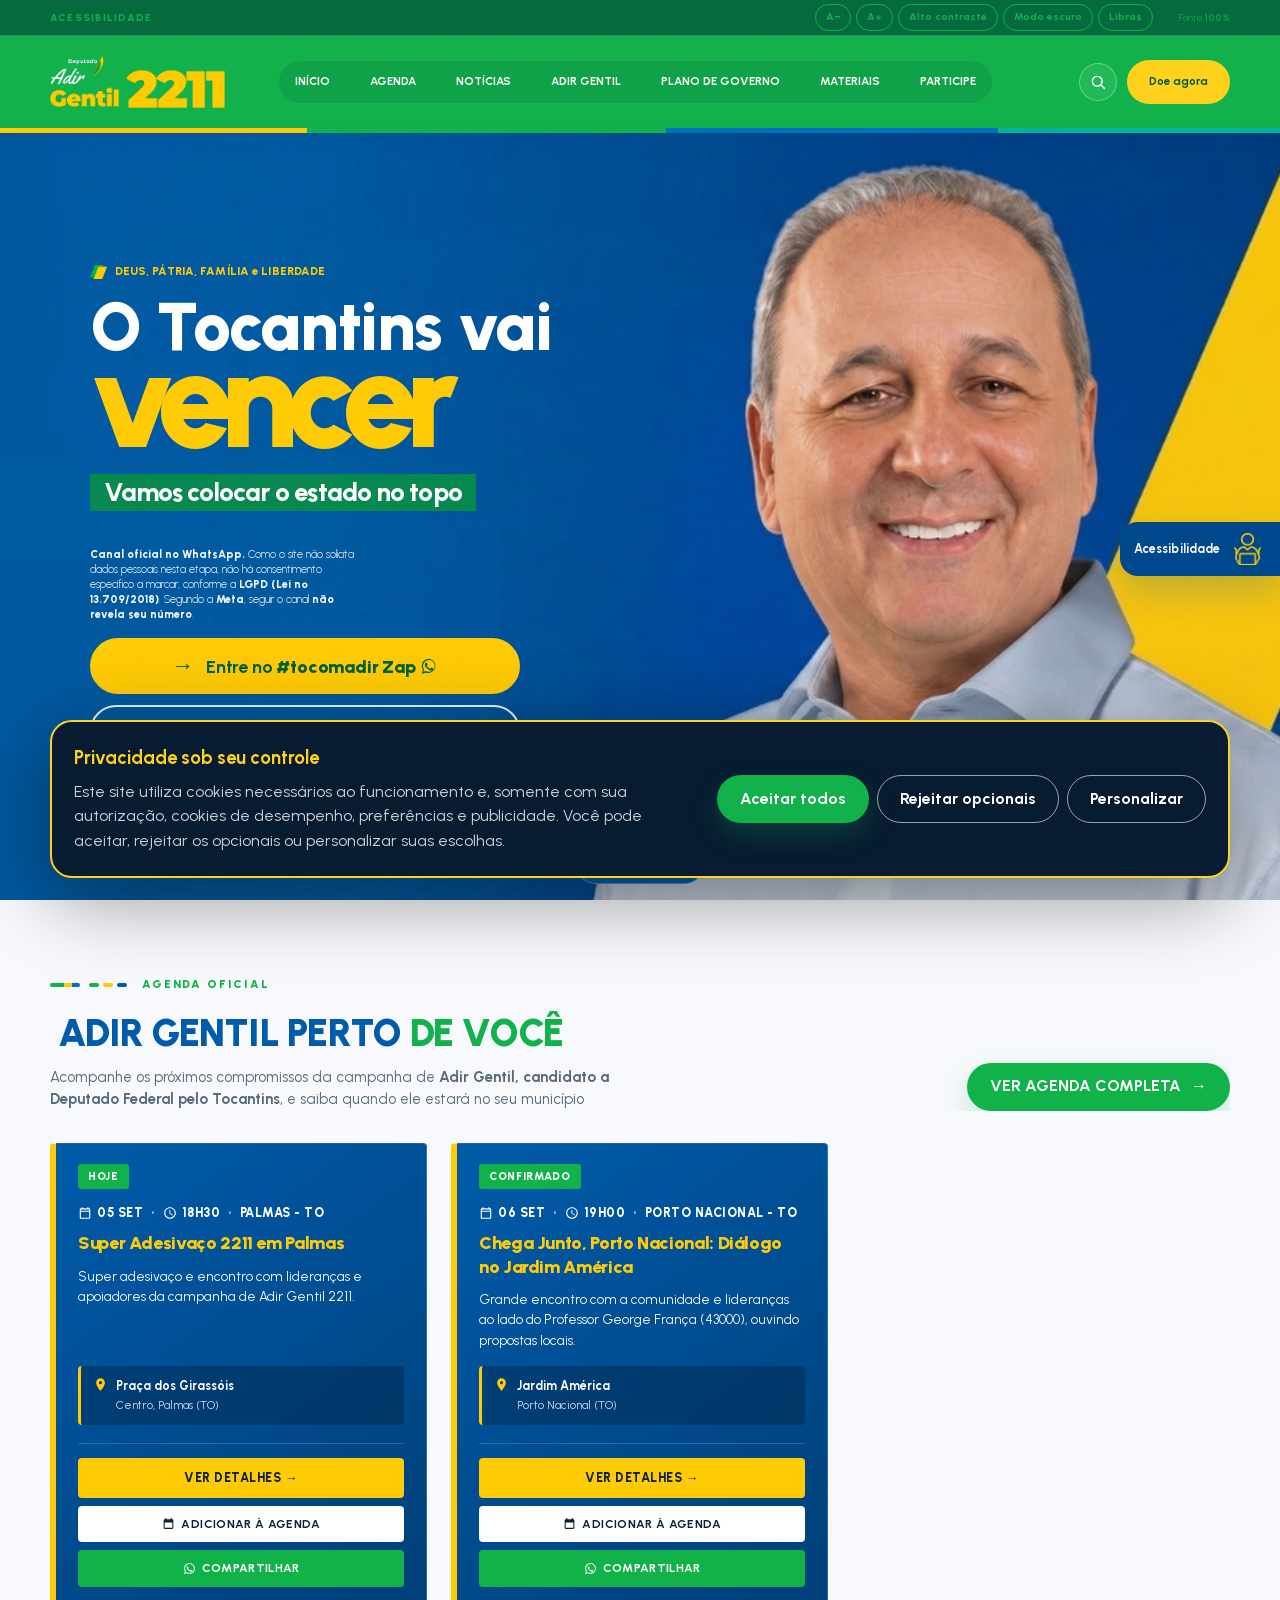
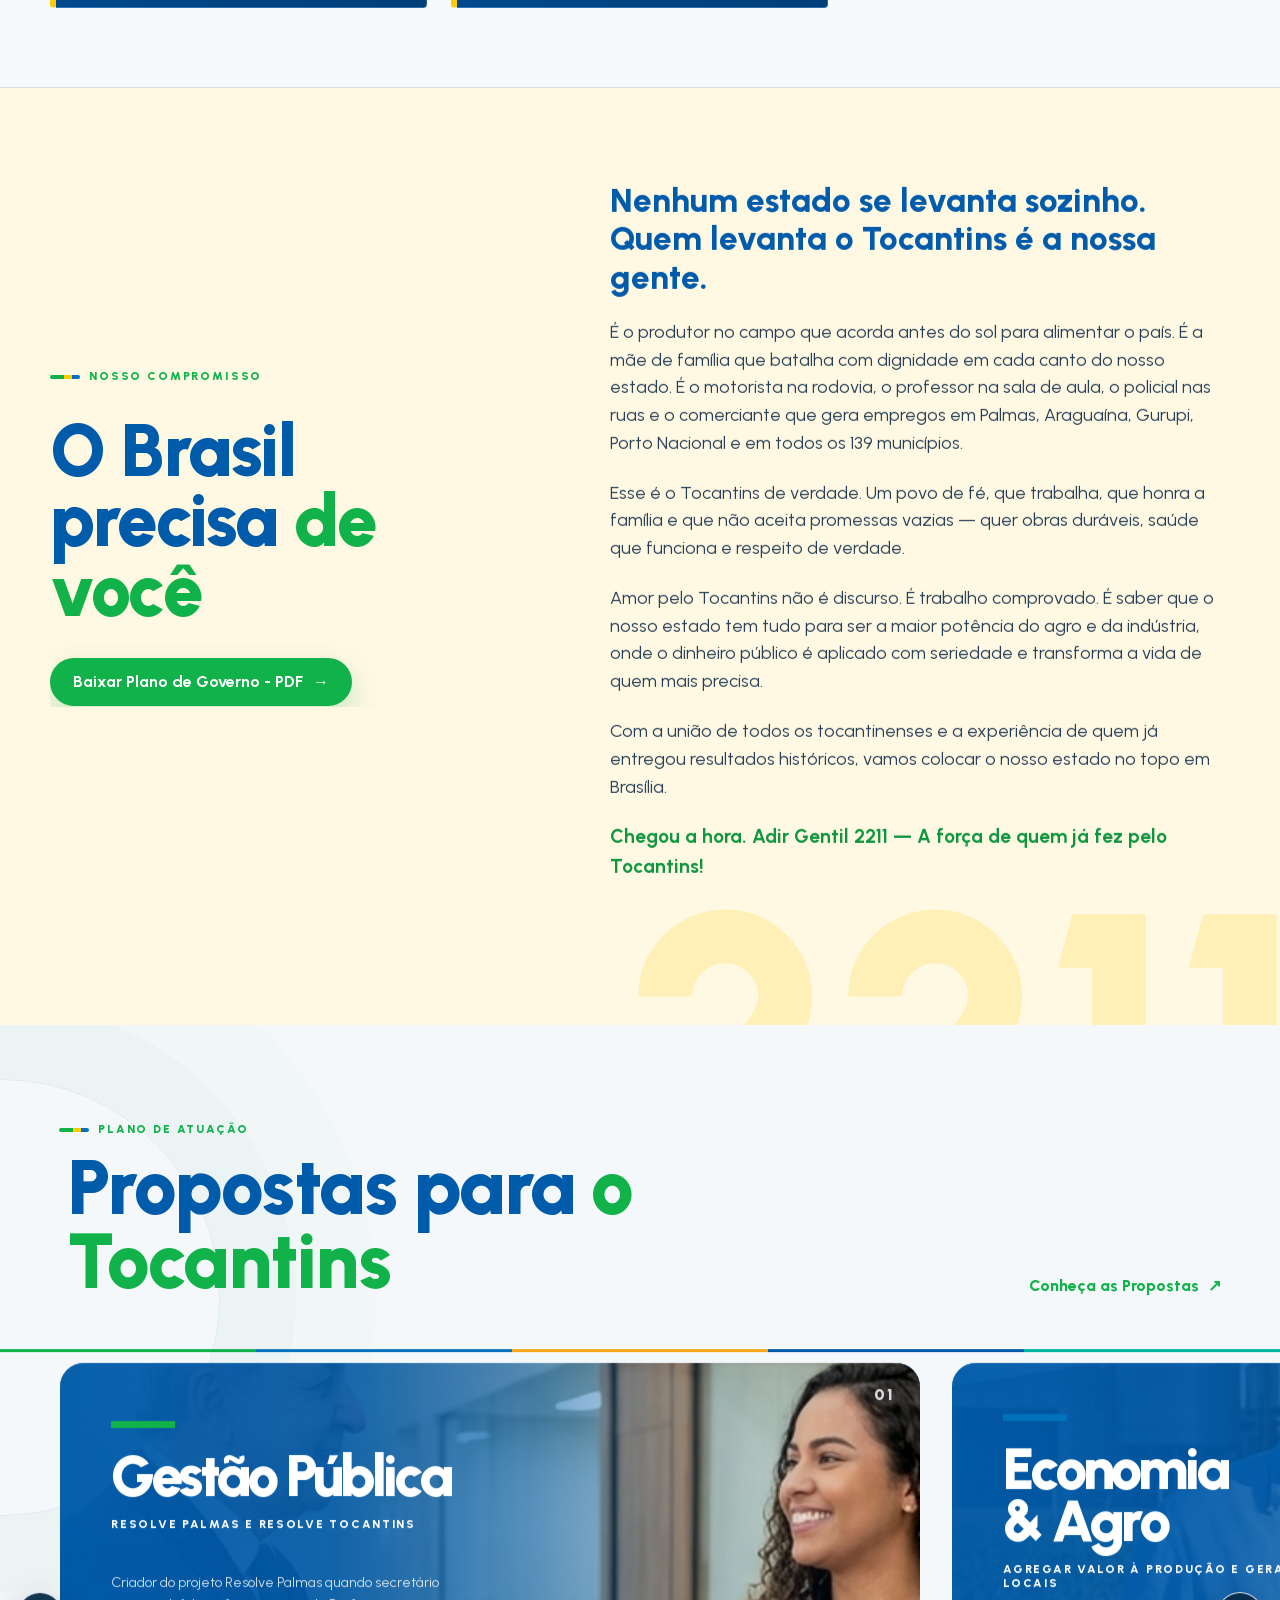
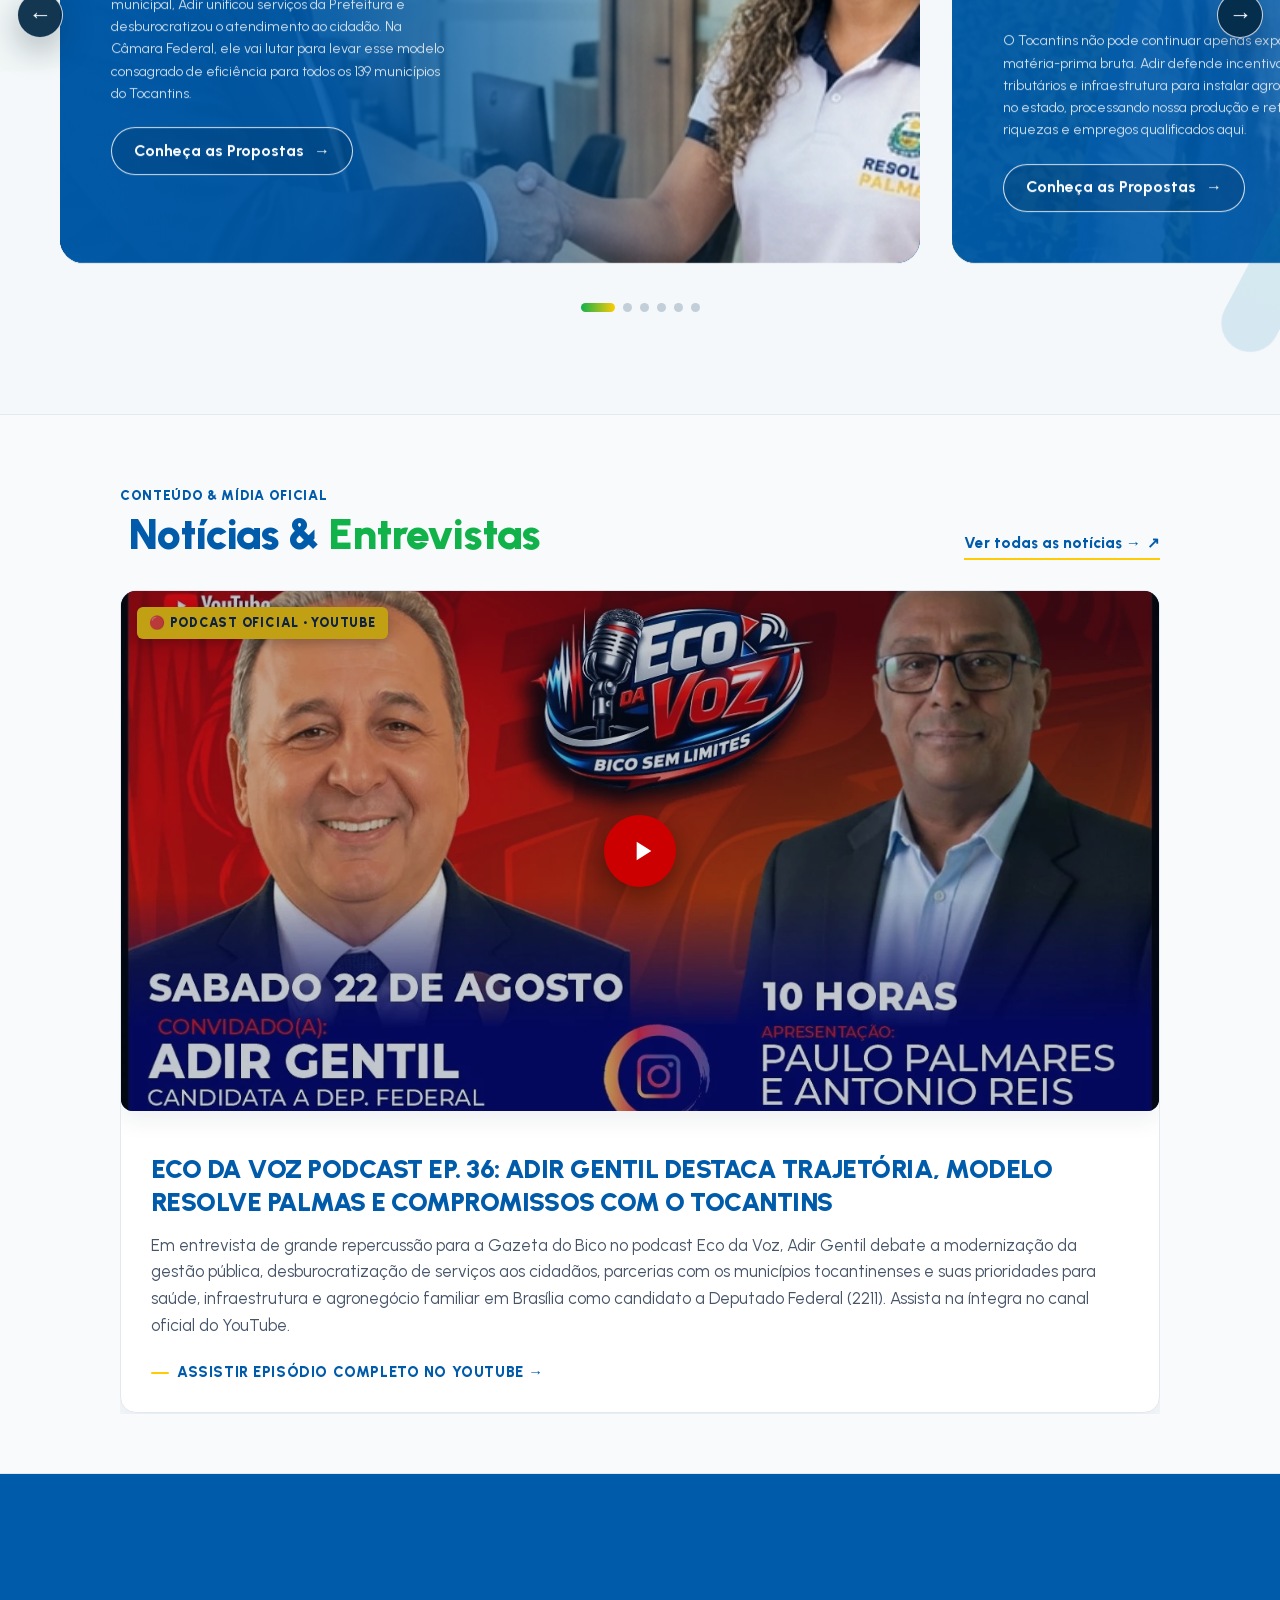
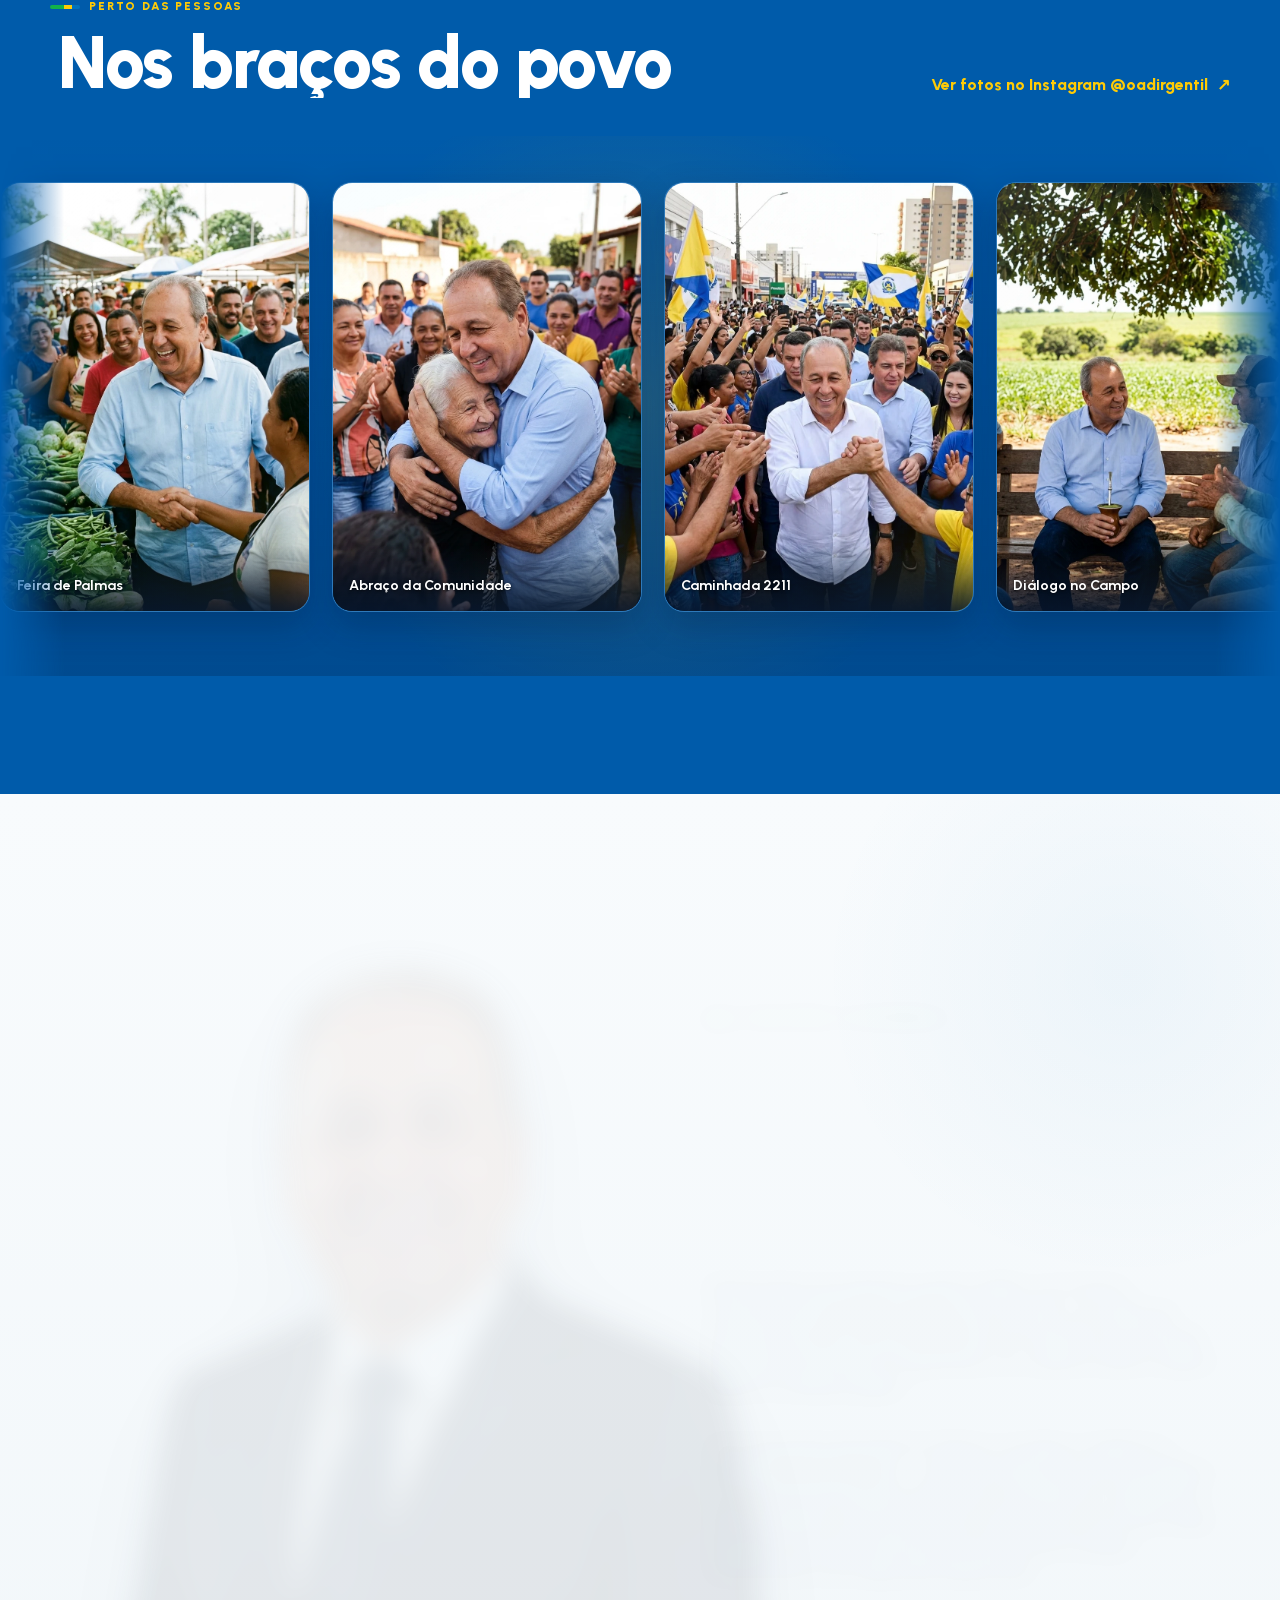
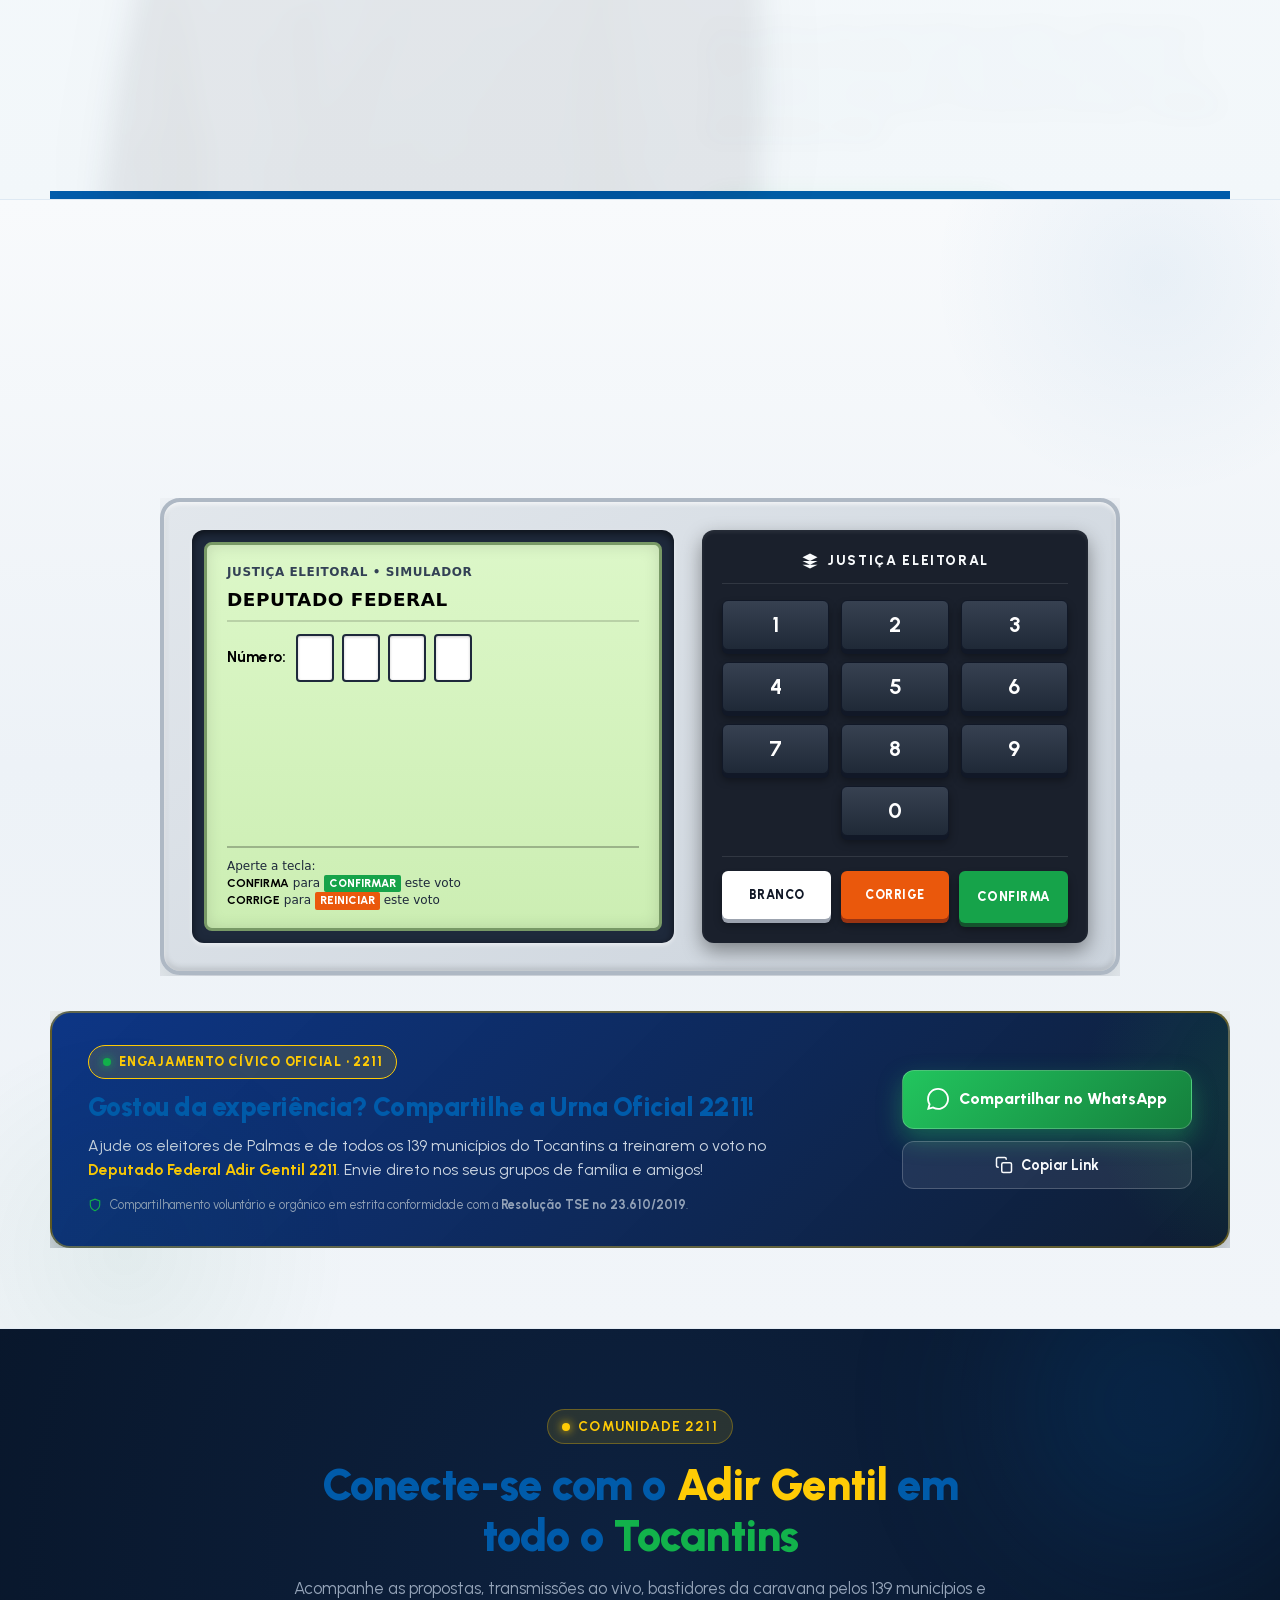
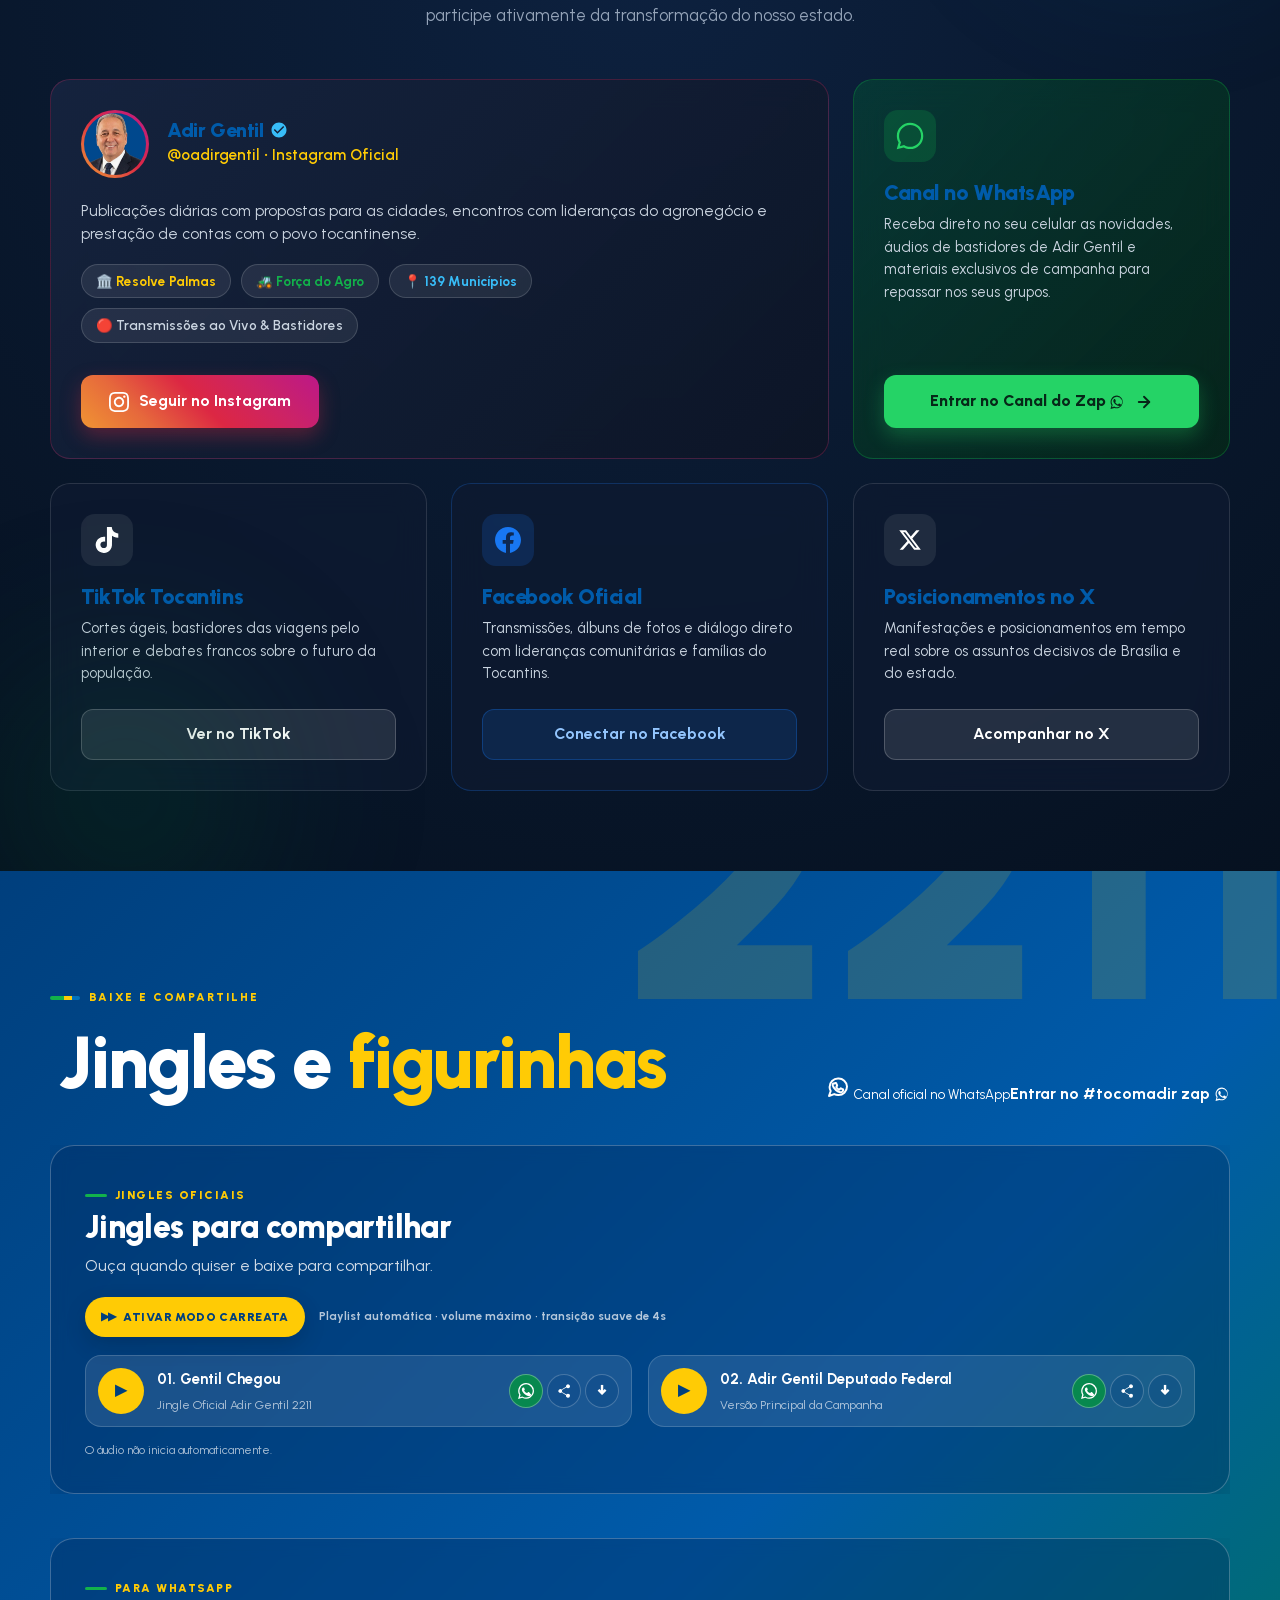
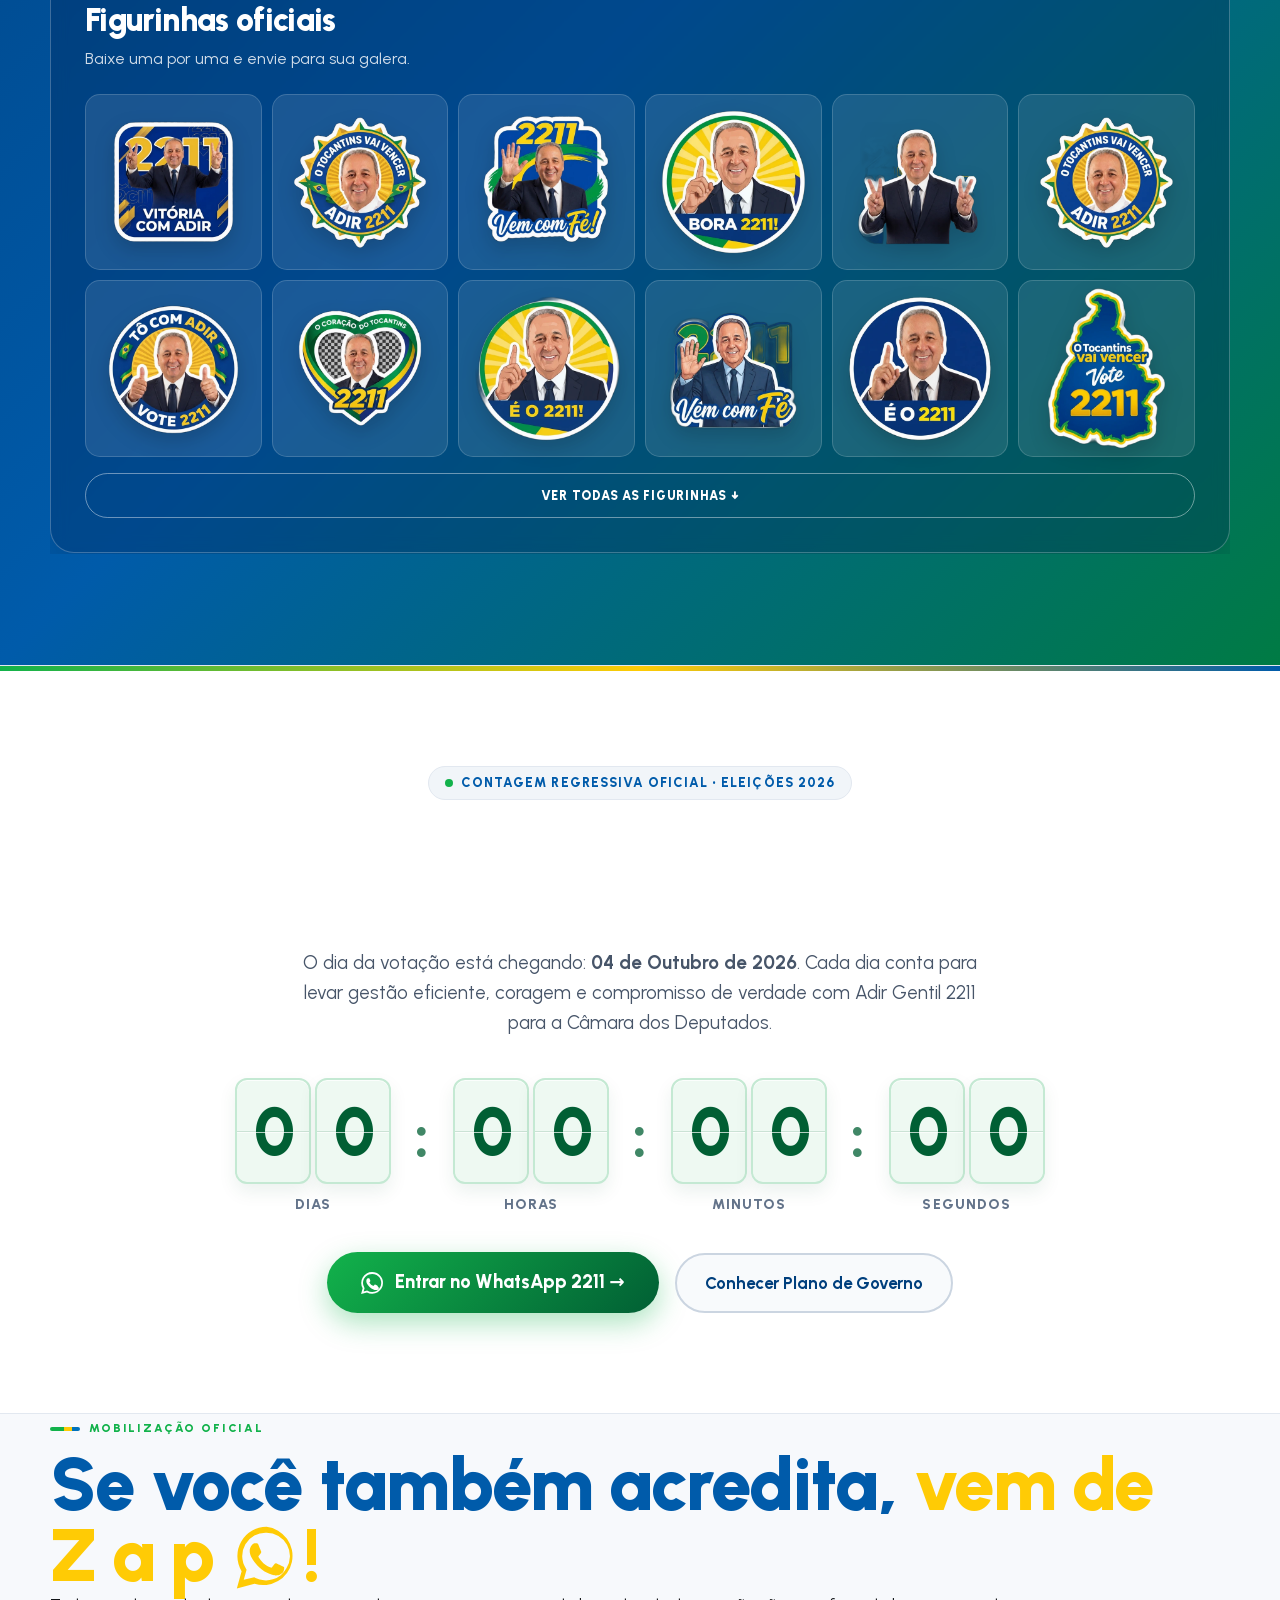
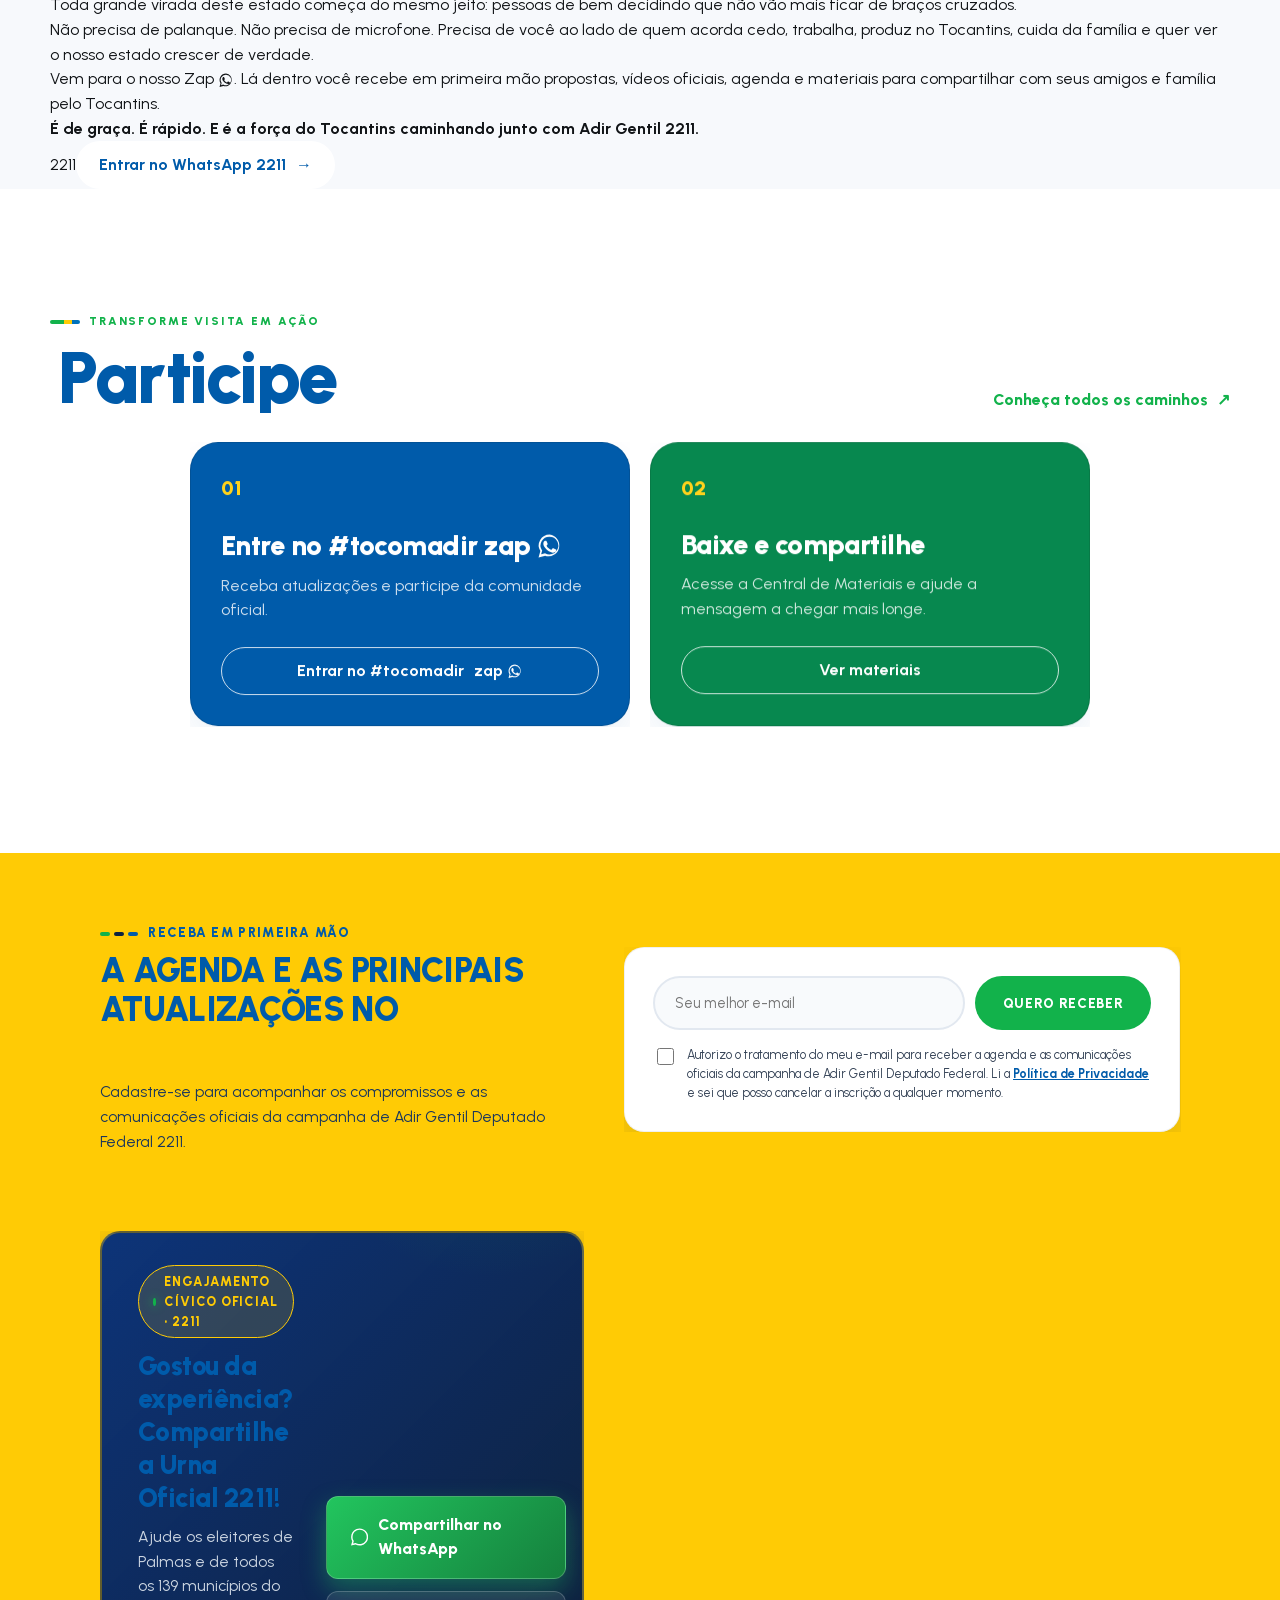
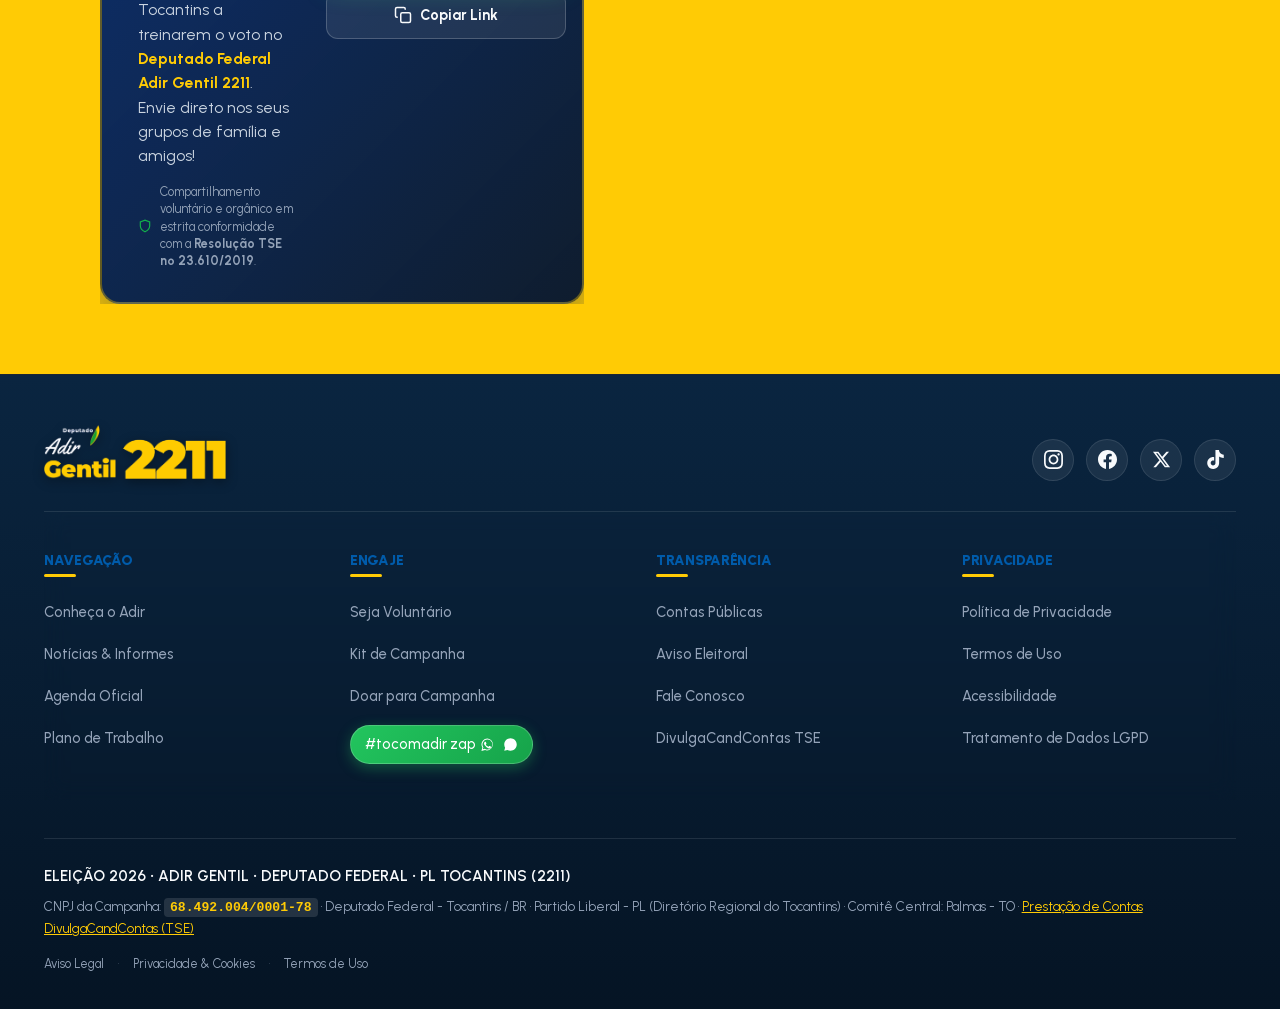
==== index.html @ df16a754 "feat: site oficial Adir Gentil 2211 - Deputado Federal (Tocantins)" ====
<!DOCTYPE html>
<html lang="pt-BR">
  <head>
    <meta charset="UTF-8" />
    <meta name="viewport" content="width=device-width, initial-scale=1.0" />

    <!-- Tracking limpo para desenvolvimento local -->

    

    
    <script>
      kwaiq.load("320506041021301");
      kwaiq.page();
    </script>

    <meta
      name="description"
      content="Site oficial de Adir Gentil Deputado Federal 2211. Conheça sua trajetória, propostas e Plano de Governo para construir um Brasil forte, seguro e próspero."
    />
    <title>Adir Gentil 2211 • Deputado Federal | Tocantins (PL)</title>

    <meta name="robots" content="index, follow, max-image-preview:large" />

    <link rel="canonical" href="https://adirgentil2211.com.br/" />

    <link rel="icon" href="/favicon.ico" sizes="any" />
    <link rel="icon" type="image/png" sizes="32x32" href="/favicon-32.png" />
    <link rel="icon" type="image/png" sizes="192x192" href="/favicon-192.png" />
    <link rel="apple-touch-icon" href="/apple-touch-icon.png" />
    <meta name="theme-color" content="#005BAA" />

    <script id="siteCmsConfig" type="application/json">
      {
        "pageKey": "home",
        "path": "/",
        "sections": [],
        "fields": {},
        "updatedAt": null
      }
    </script>

    <meta property="og:type" content="website" />
    <meta property="og:site_name" content="Adir Gentil 2211" />
    <meta property="og:locale" content="pt_BR" />
    <meta
      property="og:title"
      content="Adir Gentil Deputado Federal 2211 | Site Oficial"
    />
    <meta
      property="og:description"
      content="Site oficial de Adir Gentil Deputado Federal 2211. Conheça sua trajetória, propostas e Plano de Governo para construir um Brasil forte, seguro e próspero."
    />
    <meta property="og:url" content="https://adirgentil2211.com.br/" />
    <meta property="og:image" content="https://adirgentil2211.vercel.app/assets/og-image.jpg" />
    <meta property="og:image:width" content="1200" />
    <meta property="og:image:height" content="630" />
    <meta
      property="og:image:alt"
      content="Adir Gentil, Deputado Federal 2211, vice Alfredo Gaspar"
    />

    <meta name="twitter:card" content="summary_large_image" />
    <meta
      name="twitter:title"
      content="Adir Gentil Deputado Federal 2211 | Site Oficial"
    />
    <meta
      name="twitter:description"
      content="Site oficial de Adir Gentil Deputado Federal 2211. Conheça sua trajetória, propostas e Plano de Governo para construir um Brasil forte, seguro e próspero."
    />
    <meta name="twitter:image" content="https://adirgentil2211.vercel.app/assets/og-image.jpg" />

    <script type="application/ld+json">
      {
        "@context": "https://schema.org",
        "@graph": [
          {
            "@type": "WebSite",
            "@id": "https://adirgentil2211.com.br/#website",
            "url": "https://adirgentil2211.com.br/",
            "name": "Adir Gentil Deputado Federal 2211",
            "inLanguage": "pt-BR",
            "publisher": {
              "@id": "https://adirgentil2211.com.br/#organization"
            }
          },
          {
            "@type": "Organization",
            "@id": "https://adirgentil2211.com.br/#organization",
            "name": "Campanha Adir Gentil Deputado Federal 2211",
            "legalName": "ELEIÇÃO 2026 ADIR GENTIL PRESIDENTE",
            "taxID": "Em homologação eleitoral",
            "url": "https://adirgentil2211.com.br/",
            "logo": {
              "@type": "ImageObject",
              "url": "https://adirgentil2211.com.br/assets/logo-adir-gentil-2211.png"
            },
            "sameAs": [
              "https://www.instagram.com/oadirgentil",
              "https://www.facebook.com/oadirgentil",
              
              "https://www.tiktok.com/@oadirgentil",
              
              "https://x.com/oadirgentil"
            ]
          },
          {
            "@type": "Person",
            "@id": "https://adirgentil2211.com.br/#candidato",
            "name": "Adir Gentil",
            "jobTitle": "Candidato a Deputado Federal da República",
            "nationality": "BR",
            "url": "https://adirgentil2211.com.br/trajetoria",
            "image": "https://adirgentil2211.com.br/assets/home-hero-v2/desktop.webp?v=20260906_suit",
            "affiliation": {
              "@id": "https://adirgentil2211.com.br/#organization"
            },
            "sameAs": [
              "https://www.instagram.com/oadirgentil",
              "https://www.facebook.com/oadirgentil",
              
              "https://www.tiktok.com/@oadirgentil",
              
              "https://x.com/oadirgentil"
            ]
          }
        ]
      }
    </script>

    <link rel="stylesheet" href="./css/gotham.css" />
    <link rel="stylesheet" href="./css/styles.css" />
    <link rel="stylesheet" href="./css/motion.css" />
    <link rel="stylesheet" href="./css/preloader-wipe.css" />
    <link rel="stylesheet" href="./css/revision.css" />
    <link rel="stylesheet" href="./css/refresh-round5.css" />
    <link rel="stylesheet" href="./css/round6.css" />
    <link rel="stylesheet" href="./css/round7.css" />
    <link rel="stylesheet" href="./css/round8.css" />
    <link rel="stylesheet" href="./css/round9.css" />
    <link rel="stylesheet" href="./css/round10.css" />
    <link rel="stylesheet" href="./css/round11.css" />
    <link rel="stylesheet" href="./css/round12.css" />
    <link rel="stylesheet" href="./css/implementation.css" />
    <link rel="stylesheet" href="./css/briefing-20260816.css" />
    <link rel="stylesheet" href="./css/legal-revision-20260816.css" />

    <link rel="stylesheet" href="./css/ajustes-20260817.css" />
    <link rel="stylesheet" href="./css/hero-static-20260817.css?v=20260819_04" />
    <link
      rel="stylesheet"
      href="./css/approved-effects-20260817.css?v=20260819_04"
    />
    <link rel="stylesheet" href="./css/home-jingles.css?v=20260826_12" />
    <link rel="stylesheet" href="./css/countdown-eleicao.css" />
    <link rel="stylesheet" href="./css/urna-simulador.css" />

    <link rel="stylesheet" href="./css/revision-r3-20260817.css?v=20260826_02" />
    <link rel="stylesheet" href="./css/agenda-newsletter.css" />
    <link rel="stylesheet" href="./css/news.css" />
    <link rel="stylesheet" href="./css/home-hero-v2.css?v=20260906_suit" />
      <link rel="stylesheet" href="./css/site-footer-2026.css?v=20260906_bluefull" />
    <link rel="stylesheet" href="./css/bento-social-hub.css" />
  </head>
  <body class="home-page">
    <!-- Google Tag Manager (noscript) -->
    <noscript
      ><iframe
        src="https://www.googletagmanager.com/ns.html?id=GTM-TJXJ4KWX"
        height="0"
        width="0"
        style="display: none; visibility: hidden"
      ></iframe
    ></noscript>
    <!-- End Google Tag Manager -->

    <div
      class="site-intro"
      id="siteIntro"
      role="status"
      aria-live="polite"
      aria-label="Carregando site oficial Adir Gentil 2211"
    >
      <div class="site-intro__ambient" aria-hidden="true"></div>
      <div class="site-intro__inner">
        <img
          class="site-intro__lockup"
          src="./assets/logo-adir-gentil-2211.png"
          alt="Adir Gentil 2211 - Deputado Federal"
          style="max-width: 380px; width: 85vw; height: auto; display: block;"
        />
        <p class="site-intro__caption">DEPUTADO FEDERAL • TOCANTINS</p>
      </div>
    </div>
    <div class="scroll-progress" id="scrollProgress" aria-hidden="true"></div>
    <header class="site-header site-header--v2">
      <div
        class="accessibility-toolbar"
        role="region"
        aria-label="Barra de acessibilidade"
      >
        <div class="container accessibility-toolbar__inner">
          <span class="accessibility-toolbar__title">Acessibilidade</span>
          <div class="accessibility-toolbar__controls">
            <button
              type="button"
              data-a11y-action="font-decrease"
              aria-label="Diminuir tamanho da fonte"
            >
              A−
            </button>
            <button
              type="button"
              data-a11y-action="font-increase"
              aria-label="Aumentar tamanho da fonte"
            >
              A+
            </button>
            <button
              type="button"
              data-a11y-toggle="highContrast"
              aria-pressed="false"
            >
              Alto contraste
            </button>
            <button
              type="button"
              data-a11y-toggle="darkMode"
              aria-pressed="false"
            >
              Modo escuro
            </button>
            <button
              type="button"
              id="a11yLibrasTrigger"
              aria-label="Abrir tradução em Libras"
              aria-pressed="false"
              aria-busy="false"
            >
              Libras
            </button>
            <span class="accessibility-toolbar__level" aria-live="polite"
              >Fonte <strong id="a11yToolbarFontLevel">100%</strong></span
            >
          </div>
        </div>
      </div>

      <div class="container nav">
        <a
          href="/"
          class="brand brand-lockup animated-brand animated-brand--header animated-brand--header-r3"
          aria-label="Adir Gentil 2211 - início"
          data-animated-brand="header"
        >
          <img
            class="brand-header-logo"
            src="./assets/logo-adir-gentil-2211.png"
            alt="Deputado Adir Gentil 2211 - Início"
            style="height: 52px; width: auto; max-width: 250px; object-fit: contain; display: block;"
          />
        </a>

        <nav class="nav-links" aria-label="Navegação principal">
          <a href="/" aria-current="&#34;page&#34;">INÍCIO</a>
          <a href="agenda.html">AGENDA</a>
          <a href="noticias.html">NOTÍCIAS</a>
          <a href="trajetoria.html">ADIR GENTIL</a>
          <a href="plano-de-governo.html">PLANO DE GOVERNO</a>
          <a href="materiais.html">MATERIAIS</a>
          <a href="participe.html">PARTICIPE</a>
        </nav>

        <div class="nav-actions">
          <button
            class="search-toggle"
            type="button"
            aria-label="Pesquisar no site"
            title="Pesquisar no site"
          >
            <svg viewBox="0 0 24 24" aria-hidden="true" focusable="false">
              <circle cx="11" cy="11" r="6.5"></circle>
              <path d="M16 16l4.5 4.5"></path>
            </svg>
          </button>
          <a
            class="btn header-donate"
            href="participe.html#doacao"
            data-track="click_doacao"
            data-origin="header"
            >Doe agora</a
          >
          <button
            class="menu-toggle"
            type="button"
            aria-label="Abrir menu"
            aria-expanded="false"
            aria-controls="mobileMenu"
          >
            <span></span>
          </button>
        </div>
      </div>
    </header>

    <nav
      class="mobile-menu mobile-menu--v2"
      id="mobileMenu"
      aria-label="Navegação móvel"
    >
      <a href="/"><span>01</span> Início</a>
      <a href="agenda.html"><span>02</span> Agenda</a>
      <a href="noticias.html"><span>03</span> Notícias</a>
      <a href="trajetoria.html"><span>04</span> Adir Gentil</a>
      <a href="plano-de-governo.html"><span>05</span> Plano de Governo</a>
      <a href="materiais.html"><span>06</span> Materiais</a>
      <a href="participe.html"><span>07</span> Participe</a>
      <a
        class="mobile-menu__cta"
        href="https://api.whatsapp.com/send?phone=5562996046458&text=Ol%C3%A1%20Adir%2C%20estou%20com%20voc%C3%AA%20no%202211!"
        target="_blank"
        rel="noopener noreferrer"
        data-track="click_tocomadir-zap"
        data-origin="menu"
      >
        <svg
          class="mobile-menu__cta-icon"
          viewBox="0 0 24 24"
          width="22"
          height="22"
          fill="currentColor"
          aria-hidden="true"
        >
          <path
            d="M12.04 2c-5.46 0-9.91 4.45-9.91 9.91 0 1.75.46 3.45 1.32 4.95L2.05 22l5.25-1.38c1.45.79 3.08 1.21 4.74 1.21 5.46 0 9.91-4.45 9.91-9.91 0-2.65-1.03-5.14-2.9-7.01A9.816 9.816 0 0 0 12.04 2zm.01 1.67c2.2 0 4.26.86 5.82 2.42a8.225 8.225 0 0 1 2.41 5.83c0 4.54-3.7 8.24-8.24 8.24-1.48 0-2.93-.4-4.2-1.15l-.3-.18-3.12.82.83-3.04-.2-.31a8.196 8.196 0 0 1-1.26-4.38c0-4.54 3.7-8.24 8.24-8.24zm4.52 11.53c-.25-.13-1.47-.72-1.7-.81-.23-.08-.39-.13-.56.13-.17.25-.64.81-.79.97-.14.17-.29.19-.54.06-.25-.13-1.06-.39-2.03-1.25-.75-.67-1.26-1.5-1.41-1.75-.15-.25-.02-.39.11-.51.11-.11.25-.29.37-.44.13-.15.17-.25.25-.42.08-.17.04-.32-.02-.44-.06-.13-.56-1.35-.77-1.85-.2-.49-.41-.42-.56-.43l-.48-.01c-.17 0-.44.06-.67.31-.23.25-.88.86-.88 2.1 0 1.24.9 2.44 1.03 2.61.13.17 1.77 2.7 4.29 3.78.6.26 1.07.41 1.44.53.6.19 1.15.16 1.58.1.48-.07 1.47-.6 1.68-1.18.21-.58.21-1.07.15-1.18-.06-.12-.22-.19-.47-.31z"
          />
        </svg>
        <span>Entre no #tocomadir zap</span>
      </a>
      <div class="mobile-menu__secondary">
        <a href="participe.html#institucional">FAQ</a>
        <a href="participe.html#institucional">Transparência</a>
        <a href="participe.html#institucional">Contato</a>
      </div>
    </nav>

    <div class="site-search" id="siteSearch" aria-hidden="true">
      <div class="site-search__backdrop" data-search-close></div>
      <div
        class="site-search__panel"
        role="dialog"
        aria-modal="true"
        aria-labelledby="siteSearchTitle"
      >
        <div class="site-search__header">
          <div>
            <span class="site-search__eyebrow">BUSCA NO SITE</span>
            <h2 id="siteSearchTitle">O que você procura?</h2>
          </div>
          <button
            class="site-search__close"
            type="button"
            data-search-close
            aria-label="Fechar busca"
          >
            ×
          </button>
        </div>
        <form class="site-search__form" id="siteSearchForm" role="search">
          <label class="sr-only" for="siteSearchInput">Pesquisar no site</label>
          <input
            id="siteSearchInput"
            type="search"
            autocomplete="off"
            placeholder="Digite uma palavra, tema ou seção"
          />
          <button class="site-search__submit" type="submit">
            Pesquisar <span aria-hidden="true">→</span>
          </button>
        </form>
        <div
          class="site-search__results"
          id="siteSearchResults"
          aria-live="polite"
        >
          <p class="site-search__hint">
            Busque por plano de governo, Brasil Real, notícias, materiais ou
            participação.
          </p>
        </div>
      </div>
    </div>

    <aside
      class="motion-panel"
      id="institutionalPanel"
      aria-hidden="true"
      aria-labelledby="institutionalPanelTitle"
    >
      <button
        class="motion-panel__backdrop"
        type="button"
        data-motion-panel-close
        aria-label="Fechar painel"
      ></button>
      <div
        class="motion-panel__dialog"
        role="dialog"
        aria-modal="true"
        tabindex="-1"
      >
        <div class="motion-panel__header">
          <div>
            <span class="eyebrow">Institucional</span>
            <h2 id="institutionalPanelTitle">Apoie / Institucional</h2>
          </div>
          <button
            class="motion-panel__close"
            type="button"
            data-motion-panel-close
            aria-label="Fechar painel"
          >
            ×
          </button>
        </div>
        <nav class="motion-panel__links" aria-label="Links institucionais">
          <a href="#institucional">F.A.Q.</a>
          <a href="participe.html#institucional">Transparência</a>
          <a href="participe.html#institucional">Contato</a>
        </nav>
      </div>
    </aside>

    <main>
      <section
        class="hero-static hero-static--campaign"
        id="inicio"
        aria-labelledby="heroTitle"
      >
        <div class="hero-static__media" aria-hidden="true">
          <picture>
            <source
              media="(max-width: 760px)"
              srcset="./assets/home-hero-v2/mobile.webp?v=20260906_casual"
              width="1200"
              height="583"
            />
            <img
              src="./assets/home-hero-v2/desktop.webp?v=20260906_casual"
              alt="Adir Gentil 2211 - Deputado Federal pelo Tocantins"
              width="2560"
              height="1080"
              fetchpriority="high"
            />
          </picture>
        </div>
        <div class="container hero-static__layout">
          <div class="hero-static__copy">
            <div class="hero-static__headline">
              <span class="hero-static__kicker"
                ><img
                  src="./assets/home-hero-v2/accent.webp"
                  alt=""
                  width="48"
                  height="40"
                  aria-hidden="true"
                />DEUS, PÁTRIA, FAMÍLIA e LIBERDADE</span
              >
              <h1 id="heroTitle" data-disable-typewriter>
                <span class="hero-title__line1">O Tocantins vai</span
                ><span class="hero-title__accent">vencer</span>
              </h1>
            </div>
            <p>Vamos colocar o estado no topo</p>
            <div class="hero-static__actions">
              <p class="hero-whatsapp-note">
                <strong>Canal oficial no WhatsApp.</strong> Como o site não
                solicita dados pessoais nesta etapa, não há consentimento
                específico a marcar, conforme a
                <strong>LGPD (Lei nº 13.709/2018)</strong>. Segundo a
                <strong>Meta</strong>, seguir o canal
                <strong>não revela seu número</strong>.
              </p>
              <a
                href="https://api.whatsapp.com/send?phone=5562996046458&amp;text=Ol%C3%A1%20Adir%2C%20estou%20com%20voc%C3%AA%20no%202211!"
                target="_blank"
                rel="noopener noreferrer"
                class="btn hero-static__primary hero-zap-button"
                data-track="click_tocomadir-zap"
                data-origin="hero"
                aria-label="Entre no #tocomadir Zap"
              >
                <span class="hero-zap-button__arrow" aria-hidden="true">→</span>
                <span class="hero-zap-button__text">Entre no <strong>#tocomadir Zap</strong></span>

              </a>
              <a
                href="#participe"
                target="_blank"
                rel="noopener noreferrer"
                class="hero-static__donate"
                data-track="click_doacao"
                data-origin="hero"
                >CONTRIBUA COM A NOSSA CAMPANHA</a
              >
            </div>
          </div>
        </div>
      </section>

      <section
        class="agenda-home-section"
        id="agenda"
        aria-labelledby="agendaHomeTitle"
      >
        <div class="container">
          <div class="section-head reveal">
            <div>
              <span class="eyebrow">
                <span
                  class="materials-flag-dashes"
                  aria-hidden="true"
                  style="
                    display: inline-flex;
                    gap: 4px;
                    vertical-align: middle;
                    margin-right: 6px;
                  "
                >
                  <span
                    style="
                      display: inline-block;
                      width: 10px;
                      height: 4px;
                      background: #12b24b;
                      border-radius: 2px;
                    "
                  ></span>
                  <span
                    style="
                      display: inline-block;
                      width: 10px;
                      height: 4px;
                      background: #ffcb05;
                      border-radius: 2px;
                    "
                  ></span>
                  <span
                    style="
                      display: inline-block;
                      width: 10px;
                      height: 4px;
                      background: #005baa;
                      border-radius: 2px;
                    "
                  ></span>
                </span>
                AGENDA OFICIAL
              </span>
              <h2 id="agendaHomeTitle">
                Adir Gentil perto <span class="accent-green">de você</span>
              </h2>
              <p class="agenda-head-desc">
                Acompanhe os próximos compromissos da campanha de
                <strong
                  >Adir Gentil, candidato a Deputado Federal pelo
                  Tocantins</strong
                >, e saiba quando ele estará no seu município
              </p>
            </div>
            <div class="agenda-cta-top">
              <a
                href="agenda.html"
                class="btn btn-primary btn-arrow"
                data-track="link_agenda_completa"
                data-origin="home_header"
              >
                VER AGENDA COMPLETA
              </a>
            </div>
          </div>

          <div class="agenda-grid-equal">
            <article
              class="agenda-card reveal"
              data-event-card
              data-state="TO"
              data-period="upcoming"
            >
              <div class="agenda-card__body">
                <!-- SELO DE STATUS NO TOPO DO CARD -->
                <div
                  style="
                    display: flex;
                    justify-content: space-between;
                    align-items: center;
                    margin-bottom: 14px;
                  "
                >
                  <span class="agenda-badge agenda-badge--hoje">HOJE</span>
                </div>

                <!-- DATA, HORÁRIO E LOCAL EM BRANCO -->
                <div
                  class="agenda-card__meta"
                  style="color: #ffffff !important"
                >
                  <span
                    class="agenda-card__meta-item"
                    style="color: #ffffff !important"
                  >
                    <svg viewBox="0 0 24 24" style="fill: #ffffff">
                      <path
                        d="M19 4h-1V2h-2v2H8V2H6v2H5c-1.11 0-1.99.9-1.99 2L3 20a2 2 0 0 0 2 2h14c1.1 0 2-.9 2-2V6c0-1.1-.9-2-2-2zm0 16H5V10h14v10zm0-12H5V6h14v2z"
                      />
                    </svg>
                    05 SET
                  </span>
                  <span style="color: rgba(255, 255, 255, 0.7)">•</span>
                  <span
                    class="agenda-card__meta-item"
                    style="color: #ffffff !important"
                  >
                    <svg viewBox="0 0 24 24" style="fill: #ffffff">
                      <path
                        d="M11.99 2C6.47 2 2 6.48 2 12s4.47 10 9.99 10C17.52 22 22 17.52 22 12S17.52 2 11.99 2zM12 20c-4.42 0-8-3.58-8-8s3.58-8 8-8 8 3.58 8 8-3.58 8-8 8zm.5-13H11v6l5.25 3.15.75-1.23-4.5-2.67z"
                      />
                    </svg>
                    18h30
                  </span>
                  <span style="color: rgba(255, 255, 255, 0.7)">•</span>
                  <span
                    class="agenda-card__meta-item"
                    style="color: #ffffff !important"
                  >
                    Palmas - TO
                  </span>
                </div>

                <!-- TÍTULO SEMPRE EM AMARELO -->
                <h3 class="agenda-card__title">Super Adesivaço 2211 em Palmas</h3>

                <!-- DEMAIS TEXTOS EM BRANCO -->

                <p class="agenda-card__summary">
                  Super adesivaço e encontro com lideranças e apoiadores da campanha de Adir Gentil 2211.
                </p>

                <div class="agenda-card__location">
                  <svg viewBox="0 0 24 24">
                    <path
                      d="M12 2C8.13 2 5 5.13 5 9c0 5.25 7 13 7 13s7-7.75 7-13c0-3.87-3.13-7-7-7zm0 9.5a2.5 2.5 0 0 1 0-5 2.5 2.5 0 0 1 0 5z"
                    />
                  </svg>
                  <div>
                    <strong>Praça dos Girassóis</strong>
                    <small>Centro, Palmas (TO)</small>
                  </div>
                </div>

                <div class="agenda-card__actions">
                  <a
                    href="agenda.html"
                    class="agenda-btn-primary"
                  >
                    VER DETALHES →
                  </a>

                  <div class="agenda-cal-dropdown">
                    <button
                      type="button"
                      class="agenda-btn-outline"
                      data-cal-toggle
                      aria-haspopup="true"
                      aria-expanded="false"
                    >
                      <svg viewBox="0 0 24 24">
                        <path
                          d="M19 4h-1V2h-2v2H8V2H6v2H5c-1.11 0-1.99.9-1.99 2L3 20a2 2 0 0 0 2 2h14c1.1 0 2-.9 2-2V6c0-1.1-.9-2-2-2zm0 16H5V10h14v10z"
                        />
                      </svg>
                      ADICIONAR À AGENDA
                    </button>
                    <div class="agenda-cal-menu">
                      <a
                        href="https://calendar.google.com/calendar/render?action=TEMPLATE&amp;text=Super%20Adesiva%C3%A7o%202211%20%E2%80%94%20Adir%20Gentil%20Deputado%20Federal&amp;dates=20260905T213000Z/20260905T233000Z&amp;details=Super%20Adesiva%C3%A7o%202211%20em%20Palmas%20(TO).&amp;location=Pra%C3%A7a%20dos%20Girass%C3%B3is%2C%20Palmas%20(TO)&amp;ctz=America/Araguaina"
                        target="_blank"
                        rel="noopener noreferrer"
                        data-track-calendar="google"
                        data-event-title="Super Adesivaço 2211 em Palmas"
                      >
                        <svg
                          width="16"
                          height="16"
                          viewBox="0 0 24 24"
                          fill="#005BAA"
                        >
                          <path
                            d="M19 4h-1V2h-2v2H8V2H6v2H5c-1.11 0-1.99.9-1.99 2L3 20a2 2 0 0 0 2 2h14c1.1 0 2-.9 2-2V6c0-1.1-.9-2-2-2zm0 16H5V10h14v10z"
                          />
                        </svg>
                        Google Agenda
                      </a>
                      <a
                        href="/agenda/visita-a-filipe-martins/ics"
                        download
                        data-track-calendar="ics"
                        data-event-title="Visita a Filipe Martins"
                      >
                        <svg
                          width="16"
                          height="16"
                          viewBox="0 0 24 24"
                          fill="#12B24B"
                        >
                          <path
                            d="M19.35 10.04C18.67 6.59 15.64 4 12 4 9.11 4 6.6 5.64 5.35 8.04 2.34 8.36 0 10.91 0 14c0 3.31 2.69 6 6 6h13c2.76 0 5-2.24 5-5 0-2.64-2.05-4.78-4.65-4.96zM17 13l-5 5-5-5h3V9h4v4h3z"
                          />
                        </svg>
                        Apple / Outlook (.ics)
                      </a>
                    </div>
                  </div>

                  <button
                    type="button"
                    class="agenda-btn-outline agenda-btn-whatsapp"
                    data-share-whatsapp
                    data-event-url="agenda.html"
                    data-event-city="Palmas"
                    aria-label="Compartilhar evento de Palmas no WhatsApp"
                  >
                    <svg viewBox="0 0 24 24">
                      <path
                        d="M12.04 2c-5.46 0-9.91 4.45-9.91 9.91 0 1.75.46 3.45 1.32 4.95L2.05 22l5.25-1.38c1.45.79 3.08 1.21 4.74 1.21 5.46 0 9.91-4.45 9.91-9.91 0-2.65-1.03-5.14-2.9-7.01A9.816 9.816 0 0 0 12.04 2zm.01 1.67c2.2 0 4.26.86 5.82 2.42a8.225 8.225 0 0 1 2.41 5.83c0 4.54-3.7 8.24-8.24 8.24-1.48 0-2.93-.4-4.2-1.15l-.3-.18-3.12.82.83-3.04-.2-.31a8.196 8.196 0 0 1-1.26-4.38c0-4.54 3.7-8.24 8.24-8.24zm4.52 11.53c-.25-.13-1.47-.72-1.7-.81-.23-.08-.39-.13-.56.13-.17.25-.64.81-.79.97-.14.17-.29.19-.54.06-.25-.13-1.06-.39-2.03-1.25-.75-.67-1.26-1.5-1.41-1.75-.15-.25-.02-.39.11-.51.11-.11.25-.29.37-.44.13-.15.17-.25.25-.42.08-.17.04-.32-.02-.44-.06-.13-.56-1.35-.77-1.85-.2-.49-.41-.42-.56-.43l-.48-.01c-.17 0-.44.06-.67.31-.23.25-.88.86-.88 2.1 0 1.24.9 2.44 1.03 2.61.13.17 1.77 2.7 4.29 3.78.6.26 1.07.41 1.44.53.6.19 1.15.16 1.58.1.48-.07 1.47-.6 1.68-1.18.21-.58.21-1.07.15-1.18-.06-.12-.22-.19-.47-.31z"
                      />
                    </svg>
                    COMPARTILHAR
                  </button>
                </div>
              </div>
            </article>

            <article
              class="agenda-card reveal"
              data-event-card
              data-state="TO"
              data-period="upcoming"
            >
              <div class="agenda-card__body">
                <!-- SELO DE STATUS NO TOPO DO CARD -->
                <div
                  style="
                    display: flex;
                    justify-content: space-between;
                    align-items: center;
                    margin-bottom: 14px;
                  "
                >
                  <span class="agenda-badge agenda-badge--confirmado">CONFIRMADO</span>
                </div>

                <!-- DATA, HORÁRIO E LOCAL EM BRANCO -->
                <div
                  class="agenda-card__meta"
                  style="color: #ffffff !important"
                >
                  <span
                    class="agenda-card__meta-item"
                    style="color: #ffffff !important"
                  >
                    <svg viewBox="0 0 24 24" style="fill: #ffffff">
                      <path
                        d="M19 4h-1V2h-2v2H8V2H6v2H5c-1.11 0-1.99.9-1.99 2L3 20a2 2 0 0 0 2 2h14c1.1 0 2-.9 2-2V6c0-1.1-.9-2-2-2zm0 16H5V10h14v10zm0-12H5V6h14v2z"
                      />
                    </svg>
                    06 SET
                  </span>
                  <span style="color: rgba(255, 255, 255, 0.7)">•</span>
                  <span
                    class="agenda-card__meta-item"
                    style="color: #ffffff !important"
                  >
                    <svg viewBox="0 0 24 24" style="fill: #ffffff">
                      <path
                        d="M11.99 2C6.47 2 2 6.48 2 12s4.47 10 9.99 10C17.52 22 22 17.52 22 12S17.52 2 11.99 2zM12 20c-4.42 0-8-3.58-8-8s3.58-8 8-8 8 3.58 8 8-3.58 8-8 8zm.5-13H11v6l5.25 3.15.75-1.23-4.5-2.67z"
                      />
                    </svg>
                    19h00
                  </span>
                  <span style="color: rgba(255, 255, 255, 0.7)">•</span>
                  <span
                    class="agenda-card__meta-item"
                    style="color: #ffffff !important"
                  >
                    Porto Nacional - TO
                  </span>
                </div>

                <!-- TÍTULO SEMPRE EM AMARELO -->
                <h3 class="agenda-card__title">Chega Junto, Porto Nacional: Diálogo no Jardim América</h3>

                <!-- DEMAIS TEXTOS EM BRANCO -->
                <p class="agenda-card__summary">
                  Grande encontro com a comunidade e lideranças ao lado do Professor George França (43000), ouvindo propostas locais.
                </p>

                <div class="agenda-card__location">
                  <svg viewBox="0 0 24 24">
                    <path
                      d="M12 2C8.13 2 5 5.13 5 9c0 5.25 7 13 7 13s7-7.75 7-13c0-3.87-3.13-7-7-7zm0 9.5a2.5 2.5 0 0 1 0-5 2.5 2.5 0 0 1 0 5z"
                    />
                  </svg>
                  <div>
                    <strong>Jardim América</strong>
                    <small>Porto Nacional (TO)</small>
                  </div>
                </div>

                <div class="agenda-card__actions">
                  <a
                    href="agenda.html"
                    class="agenda-btn-primary"
                  >
                    VER DETALHES →
                  </a>

                  <div class="agenda-cal-dropdown">
                    <button
                      type="button"
                      class="agenda-btn-outline"
                      data-cal-toggle
                      aria-haspopup="true"
                      aria-expanded="false"
                    >
                      <svg viewBox="0 0 24 24">
                        <path
                          d="M19 4h-1V2h-2v2H8V2H6v2H5c-1.11 0-1.99.9-1.99 2L3 20a2 2 0 0 0 2 2h14c1.1 0 2-.9 2-2V6c0-1.1-.9-2-2-2zm0 16H5V10h14v10z"
                        />
                      </svg>
                      ADICIONAR À AGENDA
                    </button>
                    <div class="agenda-cal-menu">
                      <a
                        href="https://calendar.google.com/calendar/render?action=TEMPLATE&amp;text=Chega%20Junto%20Porto%20Nacional%20%E2%80%94%20Adir%20Gentil%202211&amp;dates=20260906T220000Z/20260907T000000Z&amp;details=Chega%20Junto%20Porto%20Nacional%20com%20Adir%20Gentil%20(2211)%20e%20Professor%20George%20Fran%C3%A7a%20(43000).&amp;location=Jardim%20Am%C3%A9rica%2C%20Porto%20Nacional%20(TO)&amp;ctz=America/Araguaina"
                        target="_blank"
                        rel="noopener noreferrer"
                        data-track-calendar="google"
                        data-event-title="Chega Junto Porto Nacional"
                      >
                        <svg width="16" height="16" viewBox="0 0 24 24" fill="#005BAA">
                          <path d="M19 4h-1V2h-2v2H8V2H6v2H5c-1.11 0-1.99.9-1.99 2L3 20a2 2 0 0 0 2 2h14c1.1 0 2-.9 2-2V6c0-1.1-.9-2-2-2zm0 16H5V10h14v10z" />
                        </svg>
                        Google Agenda
                      </a>
                    </div>
                  </div>

                  <button
                    type="button"
                    class="agenda-btn-outline agenda-btn-whatsapp"
                    data-share-whatsapp
                    data-event-url="agenda.html"
                    data-event-city="Porto Nacional"
                    aria-label="Compartilhar evento de Porto Nacional no WhatsApp"
                  >
                    <svg viewBox="0 0 24 24">
                      <path
                        d="M12.04 2c-5.46 0-9.91 4.45-9.91 9.91 0 1.75.46 3.45 1.32 4.95L2.05 22l5.25-1.38c1.45.79 3.08 1.21 4.74 1.21 5.46 0 9.91-4.45 9.91-9.91 0-2.65-1.03-5.14-2.9-7.01A9.816 9.816 0 0 0 12.04 2zm.01 1.67c2.2 0 4.26.86 5.82 2.42a8.225 8.225 0 0 1 2.41 5.83c0 4.54-3.7 8.24-8.24 8.24-1.48 0-2.93-.4-4.2-1.15l-.3-.18-3.12.82.83-3.04-.2-.31a8.196 8.196 0 0 1-1.26-4.38c0-4.54 3.7-8.24 8.24-8.24zm4.52 11.53c-.25-.13-1.47-.72-1.7-.81-.23-.08-.39-.13-.56.13-.17.25-.64.81-.79.97-.14.17-.29.19-.54.06-.25-.13-1.06-.39-2.03-1.25-.75-.67-1.26-1.5-1.41-1.75-.15-.25-.02-.39.11-.51.11-.11.25-.29.37-.44.13-.15.17-.25.25-.42.08-.17.04-.32-.02-.44-.06-.13-.56-1.35-.77-1.85-.2-.49-.41-.42-.56-.43l-.48-.01c-.17 0-.44.06-.67.31-.23.25-.88.86-.88 2.1 0 1.24.9 2.44 1.03 2.61.13.17 1.77 2.7 4.29 3.78.6.26 1.07.41 1.44.53.6.19 1.15.16 1.58.1.48-.07 1.47-.6 1.68-1.18.21-.58.21-1.07.15-1.18-.06-.12-.22-.19-.47-.31z"
                      />
                    </svg>
                    COMPARTILHAR
                  </button>
                </div>
              </div>
            </article>
          </div>
        </div>
      </section>

      <section class="manifesto-section" id="compromisso">
        <div class="container manifesto-grid">
          <div class="manifesto-heading reveal" data-home-parallax="0.025">
            <span class="eyebrow">Nosso compromisso</span>
            <h2>O Brasil precisa <span class="accent-green">de você</span></h2>
            <a
              class="btn btn-primary btn-arrow"
              href="/plano-integracao/plano-de-governo.pdf"
              download
              data-track="download_plano_governo"
              data-origin="home"
              >Baixar Plano de Governo - PDF</a
            >
          </div>
          <div class="manifesto-copy reveal" data-home-parallax="-0.015">
            <p class="manifesto-lead">
              Nenhum estado se levanta sozinho. Quem levanta o Tocantins é a nossa gente.
            </p>
            <p>
              É o produtor no campo que acorda antes do sol para alimentar o país. É a mãe de família que batalha com dignidade em cada canto do nosso estado. É o motorista na rodovia, o professor na sala de aula, o policial nas ruas e o comerciante que gera empregos em Palmas, Araguaína, Gurupi, Porto Nacional e em todos os 139 municípios.
            </p>
            <p>
              Esse é o Tocantins de verdade. Um povo de fé, que trabalha, que honra a família e que não aceita promessas vazias — quer obras duráveis, saúde que funciona e respeito de verdade.
            </p>
            <p>
              Amor pelo Tocantins não é discurso. É trabalho comprovado. É saber que o nosso estado tem tudo para ser a maior potência do agro e da indústria, onde o dinheiro público é aplicado com seriedade e transforma a vida de quem mais precisa.
            </p>
            <p>
              Com a união de todos os tocantinenses e a experiência de quem já entregou resultados históricos, vamos colocar o nosso estado no topo em Brasília.
            </p>
            <strong>Chegou a hora. Adir Gentil 2211 — A força de quem já fez pelo Tocantins!</strong>
          </div>
        </div>
      </section>

      <section class="proposals" id="propostas">
        <div class="container">
          <div class="section-head reveal">
            <div>
              <span class="eyebrow">Plano de Atuação</span>
              <h2>Propostas para <span class="accent-green">o Tocantins</span></h2>
            </div>
            <a class="link" href="plano-de-governo.html"
              >Conheça as Propostas</a
            >
          </div>
        </div>
        <div class="proposal-stage reveal">
          <button
            class="proposal-nav proposal-nav--prev"
            id="proposalPrev"
            type="button"
            aria-label="Proposta anterior"
          >
            <span aria-hidden="true">←</span>
          </button>
          <div class="proposal-track" id="proposalTrack">
            <article class="proposal-card proposal-card--gestao">
              <div class="proposal-copy">
                <span class="category">Gestão Pública</span>
                <span class="topic">Resolve Palmas e Resolve Tocantins</span>
                <p>
                  Criador do projeto Resolve Palmas quando secretário municipal, Adir unificou serviços da Prefeitura e desburocratizou o atendimento ao cidadão. Na Câmara Federal, ele vai lutar para levar esse modelo consagrado de eficiência para todos os 139 municípios do Tocantins.
                </p>
                <a href="plano-de-governo.html" class="btn btn-outline btn-arrow">Conheça as Propostas</a>
              </div>
              <div class="proposal-image proposal-image--photo">
                <a href="plano-de-governo.html" aria-label="Ir para o Plano de Governo - Gestão Pública">
                  <picture>
                    <source media="(min-width: 700px)" srcset="./assets/propostas-desktop/gestao.jpg?v=3" />
                    <img src="./assets/mobile/gestao-mob.png?v=3" alt="Resolve Palmas e Resolve Tocantins - Adir Gentil" loading="lazy" />
                  </picture>
                </a>
              </div>
            </article>
            <article class="proposal-card proposal-card--economia">
              <div class="proposal-copy">
                <span class="category">Economia & Agro</span>
                <span class="topic">Agregar valor à produção e gerar empregos locais</span>
                <p>
                  O Tocantins não pode continuar apenas exportando matéria-prima bruta. Adir defende incentivos tributários e infraestrutura para instalar agroindústrias no estado, processando nossa produção e retendo riquezas e empregos qualificados aqui.
                </p>
                <a href="plano-de-governo.html" class="btn btn-outline btn-arrow">Conheça as Propostas</a>
              </div>
              <div class="proposal-image proposal-image--photo">
                <a href="plano-de-governo.html" aria-label="Ir para o Plano de Governo - Economia & Agro">
                  <picture>
                    <source media="(min-width: 700px)" srcset="./assets/propostas-desktop/agro.jpg?v=3" />
                    <img src="./assets/mobile/agro-mob.png?v=3" alt="Agregar valor à produção e agroindústrias no Tocantins - Adir Gentil" loading="lazy" />
                  </picture>
                </a>
              </div>
            </article>
            <article class="proposal-card proposal-card--infraestrutura">
              <div class="proposal-copy">
                <span class="category">Infraestrutura</span>
                <span class="topic">Recuperação de rodovias e Rodoviária de Palmas</span>
                <p>
                  Destinação de emendas parlamentares para pavimentação com asfalto nobre e alta durabilidade, recuperação e sinalização das rodovias tocantinenses, além do compromisso com a climatização e modernização da Rodoviária de Palmas.
                </p>
                <a href="plano-de-governo.html" class="btn btn-outline btn-arrow">Conheça as Propostas</a>
              </div>
              <div class="proposal-image proposal-image--photo">
                <a href="plano-de-governo.html" aria-label="Ir para o Plano de Governo - Infraestrutura">
                  <picture>
                    <source media="(min-width: 700px)" srcset="./assets/propostas-desktop/infraestrutura.jpg?v=3" />
                    <img src="./assets/mobile/infraestrutura-mob.png?v=3" alt="Infraestrutura e recuperação de rodovias no Tocantins - Adir Gentil" loading="lazy" />
                  </picture>
                </a>
              </div>
            </article>
            <article class="proposal-card proposal-card--saude">
              <div class="proposal-copy">
                <span class="category">Saúde Regionalizada</span>
                <span class="topic">Desafogo do HGP e atendimento digno</span>
                <p>
                  A saúde é um dos maiores gargalos do Tocantins. Adir vai destinar recursos federais diretos para desafogar o Hospital Geral de Palmas (HGP) e descentralizar especialidades médicas para os municípios-polo do interior.
                </p>
                <a href="plano-de-governo.html" class="btn btn-outline btn-arrow">Conheça as Propostas</a>
              </div>
              <div class="proposal-image proposal-image--photo">
                <a href="plano-de-governo.html" aria-label="Ir para o Plano de Governo - Saúde">
                  <picture>
                    <source media="(min-width: 700px)" srcset="./assets/propostas-desktop/saude.jpg?v=3" />
                    <img src="./assets/mobile/saude-mob.png?v=3" alt="Saúde regionalizada e atendimento digno no Tocantins - Adir Gentil" loading="lazy" />
                  </picture>
                </a>
              </div>
            </article>
            <article class="proposal-card proposal-card--social">
              <div class="proposal-copy">
                <span class="category">Causa Humanitária</span>
                <span class="topic">Apoio a famílias de pessoas desaparecidas</span>
                <p>
                  Pauta de profunda urgência humana defendida por Adir: fortalecimento na Câmara Federal de ações integradas de prevenção, suporte psicológico e jurídico, e criação de rede de acolhimento às famílias de crianças, jovens e adultos desaparecidos.
                </p>
                <a href="plano-de-governo.html" class="btn btn-outline btn-arrow">Conheça as Propostas</a>
              </div>
              <div class="proposal-image proposal-image--photo">
                <a href="plano-de-governo.html" aria-label="Ir para o Plano de Governo - Causa Social">
                  <picture>
                    <source media="(min-width: 700px)" srcset="./assets/propostas-desktop/social.jpg?v=3" />
                    <img src="./assets/mobile/social-mob.png?v=3" alt="Causa Humanitária e apoio às famílias - Adir Gentil" loading="lazy" />
                  </picture>
                </a>
              </div>
            </article>
            <article class="proposal-card proposal-card--representatividade">
              <div class="proposal-copy">
                <span class="category">Representatividade & Fidelidade</span>
                <span class="topic">4 mandatos e 11 anos de secretariado</span>
                <p>
                  Experiência comprovada de quem cumpre a palavra dada. Filiado ao PL e alinhado aos princípios de liberdade e responsabilidade fiscal, Adir atua em parceria com o Senador Eduardo Gomes (222) e Flávio Bolsonaro (22) por um Tocantins mais forte.
                </p>
                <a href="plano-de-governo.html" class="btn btn-outline btn-arrow">Conheça as Propostas</a>
              </div>
              <div class="proposal-image proposal-image--photo">
                <a href="plano-de-governo.html" aria-label="Ir para o Plano de Governo - Representatividade">
                  <picture>
                    <source media="(min-width: 700px)" srcset="./assets/propostas-desktop/representatividade.jpg?v=3" />
                    <img src="./assets/mobile/representatividade-mob.png?v=3" alt="Representatividade e fidelidade ao Tocantins em Brasília - Adir Gentil" loading="lazy" />
                  </picture>
                </a>
              </div>
            </article>
          </div>
          <button
            class="proposal-nav proposal-nav--next"
            id="proposalNext"
            type="button"
            aria-label="Próxima proposta"
          >
            <span aria-hidden="true">→</span>
          </button>
        </div>
        <div class="container">
          <div class="dots" aria-label="Navegação do carrossel">
            <button
              class="dot active"
              type="button"
              aria-label="Ir para proposta 1"
            ></button
            ><button
              class="dot"
              type="button"
              aria-label="Ir para proposta 2"
            ></button
            ><button
              class="dot"
              type="button"
              aria-label="Ir para proposta 3"
            ></button
            ><button
              class="dot"
              type="button"
              aria-label="Ir para proposta 4"
            ></button
            ><button
              class="dot"
              type="button"
              aria-label="Ir para proposta 5"
            ></button
            ><button
              class="dot"
              type="button"
              aria-label="Ir para proposta 6"
            ></button>
          </div>
        </div>
      </section>


            <!-- 6. NOTÍCIAS EM DESTAQUE (YOUTUBE PODCAST REAL) -->
      <section class="home-news-section" id="noticias" style="padding: 70px 0 60px 0; background: #f8fafc; border-top: 1px solid #e2e8f0; border-bottom: 1px solid #e2e8f0;">
        <div class="container" style="max-width: 1080px; margin: 0 auto; padding: 0 20px;">
          <div class="section-head reveal" style="margin-bottom: 30px; display: flex; justify-content: space-between; align-items: flex-end; flex-wrap: wrap; gap: 16px;">
            <div>
              <span class="eyebrow" style="color: #005baa; font-weight: 800; text-transform: uppercase; font-size: 0.85rem; letter-spacing: 0.05em; display: block; margin-bottom: 4px;">Conteúdo &amp; Mídia Oficial</span>
              <h2 style="font-size: clamp(2rem, 3.5vw, 2.7rem); font-weight: 900; color: #0c2340; margin: 0; line-height: 1.15;">
                Notícias &amp; <span class="accent-green" style="color: #12b24b;">Entrevistas</span>
              </h2>
            </div>
            <a class="link" href="noticias.html" style="font-size: 0.95rem; font-weight: 800; color: #005baa; text-decoration: none; display: inline-flex; align-items: center; gap: 6px; border-bottom: 2px solid #ffcb05; padding-bottom: 2px;">
              Ver todas as notícias &rarr;
            </a>
          </div>

          <!-- SUPER DESTAQUE: PODCAST OFICIAL ECO DA VOZ -->
          <article class="news-hero-card reveal" style="background: #ffffff; border-radius: 16px; overflow: hidden; box-shadow: 0 10px 30px rgba(12,35,64,0.08); border: 1px solid #e2e8f0; transition: transform 0.3s ease, box-shadow 0.3s ease;">
            <a href="https://www.youtube.com/watch?v=hXg3wkY6VaY" target="_blank" rel="noopener noreferrer" style="text-decoration: none; color: inherit; display: block;">
              <div class="news-hero-media" style="position: relative; width: 100%; aspect-ratio: 16 / 9; max-height: 520px; overflow: hidden; background: #0c2340;">
                <img src="./assets/news/thumb-podcast-ecodavoz.webp" alt="Eco da Voz Podcast Ep. 36 - Adir Gentil" loading="lazy" style="width: 100%; height: 100%; object-fit: cover; display: block;" />
                <span class="news-hero-badge" style="position: absolute; top: 16px; left: 16px; background: #ffcb05; color: #0c2340; font-weight: 900; font-size: 0.8rem; text-transform: uppercase; padding: 6px 12px; border-radius: 6px; box-shadow: 0 4px 12px rgba(0,0,0,0.25);">
                  🔴 PODCAST OFICIAL • YOUTUBE
                </span>
                <div style="position: absolute; inset: 0; display: flex; align-items: center; justify-content: center; background: rgba(12, 35, 64, 0.25); transition: background 0.3s ease;">
                  <div style="width: 72px; height: 72px; background: #cc0000; border-radius: 50%; display: flex; align-items: center; justify-content: center; box-shadow: 0 10px 28px rgba(0,0,0,0.45); transition: transform 0.2s ease;">
                    <svg width="32" height="32" viewBox="0 0 24 24" fill="#ffffff" style="margin-left: 4px;"><path d="M8 5v14l11-7z"/></svg>
                  </div>
                </div>
              </div>
              <div style="padding: 28px 30px;">
                <h3 class="news-hero-title" style="font-size: clamp(20px, 2.6vw, 26px); font-weight: 900; line-height: 1.28; color: #0c2340; margin: 0 0 12px 0;">
                  Eco da Voz Podcast Ep. 36: Adir Gentil destaca trajetória, modelo Resolve Palmas e compromissos com o Tocantins
                </h3>
                <p style="color: #475569; font-size: 1.05rem; line-height: 1.6; margin: 0 0 18px 0;">
                  Em entrevista de grande repercussão para a Gazeta do Bico no podcast Eco da Voz, Adir Gentil debate a modernização da gestão pública, desburocratização de serviços aos cidadãos, parcerias com os municípios tocantinenses e suas prioridades para saúde, infraestrutura e agronegócio familiar em Brasília como candidato a Deputado Federal (2211). Assista na íntegra no canal oficial do YouTube.
                </p>
                <span class="news-action-link" style="font-size: 0.92rem; font-weight: 800; color: #005baa; text-transform: uppercase; letter-spacing: 0.04em; display: inline-flex; align-items: center; gap: 8px;">
                  Assistir Episódio Completo no YouTube &rarr;
                </span>
              </div>
            </a>
          </article>
        </div>
      </section>

      <!-- 7. NOS BRAÇOS DO POVO -->
      <section class="people-gallery" id="galeria">
        <div class="container">
          <div class="section-head reveal">
            <div>
              <span class="eyebrow">Perto das pessoas</span>
              <h2>Nos braços <span class="accent-yellow">do povo</span></h2>
            </div>
            <a
              class="link"
              href="https://www.instagram.com/oadirgentil"
              target="_blank"
              rel="noopener noreferrer"
              >Ver fotos no Instagram @oadirgentil</a
            >
          </div>
        </div>
        <div
          class="people-marquee people-marquee--single"
          data-people-parallax-carousel
          aria-label="Carrossel de fotos oficiais"
        >
          <div class="people-marquee__track">
            <a class="people-card" data-people-index="0" href="https://www.instagram.com/oadirgentil" target="_blank" rel="noopener noreferrer" aria-label="Adir Gentil conversando com feirantes e trabalhadores">
              <img src="./assets/people-carousel/adir-povo-01-feira.webp" alt="Adir Gentil conversando com feirantes e trabalhadores" loading="lazy" />
              <div class="people-card-caption">Feira de Palmas</div>
            </a>
            <a class="people-card" data-people-index="1" href="https://www.instagram.com/oadirgentil" target="_blank" rel="noopener noreferrer" aria-label="Adir Gentil em abraço fraterno com moradora e apoiadores">
              <img src="./assets/people-carousel/adir-povo-02-abraco.webp" alt="Adir Gentil em abraço fraterno com moradora e apoiadores" loading="lazy" />
              <div class="people-card-caption">Abraço da Comunidade</div>
            </a>
            <a class="people-card" data-people-index="2" href="https://www.instagram.com/oadirgentil" target="_blank" rel="noopener noreferrer" aria-label="Adir Gentil caminhando junto ao povo tocantinense">
              <img src="./assets/people-carousel/adir-povo-03-comicio.webp" alt="Adir Gentil caminhando junto ao povo tocantinense" loading="lazy" />
              <div class="people-card-caption">Caminhada 2211</div>
            </a>
            <a class="people-card" data-people-index="3" href="https://www.instagram.com/oadirgentil" target="_blank" rel="noopener noreferrer" aria-label="Adir Gentil dialogando com produtores rurais e trabalhadores">
              <img src="./assets/people-carousel/adir-povo-04-agro.webp" alt="Adir Gentil dialogando com produtores rurais e trabalhadores" loading="lazy" />
              <div class="people-card-caption">Diálogo no Campo</div>
            </a>
            <a class="people-card" data-people-index="4" href="https://www.instagram.com/oadirgentil" target="_blank" rel="noopener noreferrer" aria-label="Adir Gentil com jovens universitários e estudantes em Palmas">
              <img src="./assets/people-carousel/adir-povo-05-juventude.webp" alt="Adir Gentil com jovens universitários e estudantes em Palmas" loading="lazy" />
              <div class="people-card-caption">Juventude & Futuro</div>
            </a>
            <a class="people-card" data-people-index="5" href="https://www.instagram.com/oadirgentil" target="_blank" rel="noopener noreferrer" aria-label="Adir Gentil valorizando as artesãs do tradicional Capim Dourado">
              <img src="./assets/people-carousel/adir-povo-06-capim-dourado.webp" alt="Adir Gentil valorizando as artesãs do tradicional Capim Dourado" loading="lazy" />
              <div class="people-card-caption">Cultura Tocantinense</div>
            </a>
            <a class="people-card" data-people-index="6" href="https://www.instagram.com/oadirgentil" target="_blank" rel="noopener noreferrer" aria-label="Adir Gentil conversando com feirantes e trabalhadores">
              <img src="./assets/people-carousel/adir-povo-01-feira.webp" alt="Adir Gentil conversando com feirantes e trabalhadores" loading="lazy" />
              <div class="people-card-caption">Feira de Palmas</div>
            </a>
            <a class="people-card" data-people-index="7" href="https://www.instagram.com/oadirgentil" target="_blank" rel="noopener noreferrer" aria-label="Adir Gentil em abraço fraterno com moradora e apoiadores">
              <img src="./assets/people-carousel/adir-povo-02-abraco.webp" alt="Adir Gentil em abraço fraterno com moradora e apoiadores" loading="lazy" />
              <div class="people-card-caption">Abraço da Comunidade</div>
            </a>
            <a class="people-card" data-people-index="8" href="https://www.instagram.com/oadirgentil" target="_blank" rel="noopener noreferrer" aria-label="Adir Gentil caminhando junto ao povo tocantinense">
              <img src="./assets/people-carousel/adir-povo-03-comicio.webp" alt="Adir Gentil caminhando junto ao povo tocantinense" loading="lazy" />
              <div class="people-card-caption">Caminhada 2211</div>
            </a>
            <a class="people-card" data-people-index="9" href="https://www.instagram.com/oadirgentil" target="_blank" rel="noopener noreferrer" aria-label="Adir Gentil dialogando com produtores rurais e trabalhadores">
              <img src="./assets/people-carousel/adir-povo-04-agro.webp" alt="Adir Gentil dialogando com produtores rurais e trabalhadores" loading="lazy" />
              <div class="people-card-caption">Diálogo no Campo</div>
            </a>
            <a class="people-card" data-people-index="10" href="https://www.instagram.com/oadirgentil" target="_blank" rel="noopener noreferrer" aria-label="Adir Gentil com jovens universitários e estudantes em Palmas">
              <img src="./assets/people-carousel/adir-povo-05-juventude.webp" alt="Adir Gentil com jovens universitários e estudantes em Palmas" loading="lazy" />
              <div class="people-card-caption">Juventude & Futuro</div>
            </a>
            <a class="people-card" data-people-index="11" href="https://www.instagram.com/oadirgentil" target="_blank" rel="noopener noreferrer" aria-label="Adir Gentil valorizando as artesãs do tradicional Capim Dourado">
              <img src="./assets/people-carousel/adir-povo-06-capim-dourado.webp" alt="Adir Gentil valorizando as artesãs do tradicional Capim Dourado" loading="lazy" />
              <div class="people-card-caption">Cultura Tocantinense</div>
            </a>
          </div>
        </div>
      </section>

      <!-- 8. TRAJETÓRIA -->
      <section class="trajectory trajectory--editorial" id="trajetoria">
        <div class="container trajectory-grid">
          <div class="trajectory-photo reveal">
            <div class="candidate-placeholder candidate-photo-wrap">
              <img src="./assets/images/adir-gentil-trajetoria-hd.webp?v=20260906_crop" data-cms-node="trajetoria:image:0" data-cms-type="image" alt="Adir Gentil" />
            </div>
          </div>
          <div class="trajectory-copy reveal">
            <span class="eyebrow">Trajetória e Experiência</span>
            <h2>Adir Gentil é <span class="accent-green">Trabalho pelo Tocantins</span></h2>
            <p>
              Administrador de empresas e gestor público com histórico comprovado: <strong>4 mandatos eletivos</strong> (ex-senador e ex-deputado estadual) e <strong>11 anos como Secretário</strong>. Uma trajetória marcada pela fidelidade aos princípios, compromisso com a palavra dada e respeito absoluto ao dinheiro público.
            </p>
            <p>
              Como Secretário Municipal em Palmas, concebeu e implantou o inovador <strong>Resolve Palmas</strong> — unificando dezenas de serviços públicos em um único local, desburocratizando o atendimento e agilizando a vida do cidadão. Uma iniciativa que continua ativa, serve de modelo de gestão e que Adir defende levar para os 139 municípios tocantinenses como Deputado Federal (2211).
            </p>
            <p>
              Com a mesma visão empreendedora que liderou a implantação do <strong>Capim Dourado Shopping</strong>, Adir agora trabalha para impulsionar a agroindústria regional, recuperar rodovias tocantinenses, climatizar a Rodoviária de Palmas e destinar emendas para desafogar o <strong>Hospital Geral de Palmas (HGP)</strong>.
            </p>
            <a href="trajetoria.html" class="btn btn-primary btn-arrow"
              >Conheça a trajetória completa</a
            >
          </div>
        </div>
      </section>

            <!-- 9. SIMULADOR DE VOTAÇÃO / URNA ELETRÔNICA OFICIAL -->
      <section
        class="urna-section"
        id="urna-simulador"
        aria-labelledby="urnaSectionTitle"
        data-track-section="urna_simulador"
      >
        <div class="container">
          <div class="urna-header reveal">
            <span class="urna-badge">
              <svg width="14" height="14" viewBox="0 0 24 24" fill="none" stroke="currentColor" stroke-width="2.5" stroke-linecap="round" stroke-linejoin="round" aria-hidden="true">
                <path d="M12 22s8-4 8-10V5l-8-3-8 3v7c0 6 8 10 8 10z"></path>
              </svg>
              Simulador Cívico Oficial
            </span>
            <h2 class="urna-title" id="urnaSectionTitle">
              Treine seu voto em <span class="highlight-green">Adir Gentil</span> <span class="highlight-gold">2211</span>
            </h2>
            <p class="urna-subtitle">
              Experimente a urna eletrônica oficial. Digite <strong>2211</strong>, confirme a foto de Adir Gentil e prepare-se para o dia da eleição pelo futuro do Tocantins.
            </p>
          </div>

          <div class="urna-machine-container reveal">
            <div class="urna-chassis">
              <!-- TELA DA URNA -->
              <div class="urna-screen-outer">
                <div class="urna-screen-lcd" id="urnaScreenLcd">
                  
                  <!-- CONTEÚDO NORMAL DA TELA -->
                  <div id="urnaLcdNormal" style="display: flex; flex-direction: column; justify-content: space-between; height: 100%;">
                    <div class="urna-lcd-top">
                      <div class="urna-lcd-header-bar">JUSTIÇA ELEITORAL • SIMULADOR</div>
                      <div class="urna-lcd-cargo">DEPUTADO FEDERAL</div>

                      <div class="urna-digits-wrapper">
                        <span class="urna-digits-label">Número:</span>
                        <div class="urna-digits-boxes">
                          <div class="urna-digit-slot active-blink" id="urnaSlot1"></div>
                          <div class="urna-digit-slot" id="urnaSlot2"></div>
                          <div class="urna-digit-slot" id="urnaSlot3"></div>
                          <div class="urna-digit-slot" id="urnaSlot4"></div>
                        </div>
                      </div>

                      <div class="urna-candidate-info" id="urnaInfoBox"></div>

                      <!-- FOTO OFICIAL DO CANDIDATO -->
                      <div class="urna-photo-frame" id="urnaPhotoFrame">
                        <img
                          src="./assets/images/urna-adir-gentil-oficial.webp"
                          alt="Foto Oficial Adir Gentil"
                          class="urna-photo-img"
                        />
                        <div class="urna-photo-caption">ADIR GENTIL</div>
                      </div>
                    </div>

                    <div class="urna-lcd-footer">
                      <div>Aperte a tecla:</div>
                      <div><strong>CONFIRMA</strong> para <span class="urna-btn-hint urna-hint-confirma">CONFIRMAR</span> este voto</div>
                      <div><strong>CORRIGE</strong> para <span class="urna-btn-hint urna-hint-corrige">REINICIAR</span> este voto</div>
                    </div>
                  </div>

                  <!-- TELA FIM -->
                  <div class="urna-screen-fim" id="urnaLcdFim">
                    <div class="urna-fim-text">FIM</div>
                    <div class="urna-fim-sub">Voto Gravado com Sucesso</div>
                    <div class="urna-fim-detail">Justiça Eleitoral • Tocantins</div>
                  </div>

                </div>
              </div>

              <!-- TECLADO DA URNA -->
              <div class="urna-keypad-outer" id="urnaKeypad">
                <div class="urna-keypad-header">
                  <svg width="18" height="18" viewBox="0 0 24 24" fill="currentColor" aria-hidden="true">
                    <path d="M12 2L2 7l10 5 10-5-10-5zM2 17l10 5 10-5M2 12l10 5 10-5"/>
                  </svg>
                  <span>Justiça Eleitoral</span>
                </div>

                <div class="urna-keypad-grid">
                  <button type="button" class="urna-key" data-urna-num="1" data-track="urna-key-1" aria-label="Tecla 1">1</button>
                  <button type="button" class="urna-key" data-urna-num="2" data-track="urna-key-2" aria-label="Tecla 2">2</button>
                  <button type="button" class="urna-key" data-urna-num="3" data-track="urna-key-3" aria-label="Tecla 3">3</button>
                  <button type="button" class="urna-key" data-urna-num="4" data-track="urna-key-4" aria-label="Tecla 4">4</button>
                  <button type="button" class="urna-key" data-urna-num="5" data-track="urna-key-5" aria-label="Tecla 5">5</button>
                  <button type="button" class="urna-key" data-urna-num="6" data-track="urna-key-6" aria-label="Tecla 6">6</button>
                  <button type="button" class="urna-key" data-urna-num="7" data-track="urna-key-7" aria-label="Tecla 7">7</button>
                  <button type="button" class="urna-key" data-urna-num="8" data-track="urna-key-8" aria-label="Tecla 8">8</button>
                  <button type="button" class="urna-key" data-urna-num="9" data-track="urna-key-9" aria-label="Tecla 9">9</button>
                  <button type="button" class="urna-key urna-key-zero" data-urna-num="0" data-track="urna-key-0" aria-label="Tecla 0">0</button>
                </div>

                <div class="urna-actions-grid">
                  <button type="button" class="urna-action-key urna-key-branco" id="urnaBtnBranco" data-track="urna-key-branco" aria-label="Votar em Branco">BRANCO</button>
                  <button type="button" class="urna-action-key urna-key-corrige" id="urnaBtnCorrige" data-track="urna-key-corrige" aria-label="Corrigir Voto">CORRIGE</button>
                  <button type="button" class="urna-action-key urna-key-confirma" id="urnaBtnConfirma" data-track="urna-key-confirma" aria-label="Confirmar Voto">CONFIRMA</button>
                </div>
              </div>
            </div>

            <!-- CARD DE PARABÉNS / COMPARTILHAMENTO PÓS-VOTAÇÃO -->
            <div class="urna-success-card" id="urnaSuccessCard">
              <div class="urna-success-info">
                <h4>
                  <svg width="22" height="22" viewBox="0 0 24 24" fill="none" stroke="#16a34a" stroke-width="2.5" stroke-linecap="round" stroke-linejoin="round" aria-hidden="true">
                    <path d="M22 11.08V12a10 10 0 1 1-5.93-9.14"></path>
                    <polyline points="22 4 12 14.01 9 11.01"></polyline>
                  </svg>
                  Excelente! Você votou com sucesso em Adir Gentil 2211!
                </h4>
                <p>Agora compartilhe com seus amigos e familiares para que todos aprendam a votar no 2211.</p>
              </div>
              <div class="urna-success-actions">
                <a
                  href="https://api.whatsapp.com/send?text=Treinei%20meu%20voto%20na%20urna%20eletr%C3%B4nica%20para%20Deputado%20Federal%3A%20%C3%A9%20Adir%20Gentil%202211!%20Simule%20voc%C3%AA%20tamb%C3%A9m%3A%20https%3A%2F%2Fadirgentil2211.com.br%2F"
                  target="_blank"
                  rel="noopener noreferrer"
                  class="urna-btn-share"
                  data-track="urna-share-whatsapp"
                >
                  <svg width="18" height="18" viewBox="0 0 24 24" fill="currentColor" aria-hidden="true">
                    <path d="M.057 24l1.687-6.163c-1.041-1.804-1.588-3.849-1.587-5.946.003-6.556 5.338-11.891 11.893-11.891 3.181.001 6.167 1.24 8.413 3.488 2.245 2.248 3.481 5.236 3.48 8.414-.003 6.557-5.338 11.892-11.893 11.892-1.99-.001-3.951-.5-5.688-1.448l-6.305 1.654zm6.597-3.807c1.676.995 3.276 1.591 5.392 1.592 5.448 0 9.886-4.434 9.889-9.885.002-5.462-4.415-9.89-9.881-9.892-5.452 0-9.887 4.434-9.889 9.884-.001 2.225.651 3.891 1.746 5.634l-.999 3.648 3.742-.981z"/>
                  </svg>
                  Compartilhar no WhatsApp
                </a>
                <button type="button" class="urna-btn-retry" id="urnaBtnRetry" data-track="urna-simular-novamente">
                  Treinar Novamente
                </button>
              </div>
            </div>

          </div>

          <!-- CTA OFICIAL DE COMPARTILHAMENTO DA URNA ELETRÔNICA (SEMPRE VISÍVEL) -->
          <div class="urna-share-cta reveal" id="urnaShareCta">
            <div class="urna-share-cta__content">
              <div class="urna-share-cta__badge">
                <span class="urna-share-cta__pulse"></span>
                <span>Engajamento Cívico Oficial • 2211</span>
              </div>
              <h3 class="urna-share-cta__title">
                Gostou da experiência? Compartilhe a Urna Oficial 2211!
              </h3>
              <p class="urna-share-cta__desc">
                Ajude os eleitores de Palmas e de todos os 139 municípios do Tocantins a treinarem o voto no <strong>Deputado Federal Adir Gentil 2211</strong>. Envie direto nos seus grupos de família e amigos!
              </p>
              <div class="urna-share-cta__legal">
                <svg width="14" height="14" viewBox="0 0 24 24" fill="none" stroke="currentColor" stroke-width="2"><path d="M12 22s8-4 8-10V5l-8-3-8 3v7c0 6 8 10 8 10z"/></svg>
                <span>Compartilhamento voluntário e orgânico em estrita conformidade com a <strong>Resolução TSE nº 23.610/2019</strong>.</span>
              </div>
            </div>

            <div class="urna-share-cta__actions">
              <a
                href="https://api.whatsapp.com/send?text=Treine%20o%20seu%20voto%20na%20urna%20eletr%C3%B4nica%20oficial%20de%20Adir%20Gentil%202211%20pelo%20Tocantins%3A%20https%3A%2F%2Fadirgentil2211.vercel.app%2F%23urna-simulador"
                target="_blank"
                rel="noopener noreferrer"
                class="urna-share-btn-whatsapp"
                id="urnaBtnShareWhatsappCta"
                data-track="urna-cta-share-whatsapp"
              >
                <svg width="22" height="22" viewBox="0 0 24 24" fill="currentColor">
                  <path d="M.057 24l1.687-6.163c-1.041-1.804-1.588-3.849-1.587-5.946.003-6.556 5.338-11.891 11.893-11.891 3.181.001 6.167 1.24 8.413 3.488 2.245 2.248 3.481 5.236 3.48 8.414-.003 6.557-5.338 11.892-11.893 11.892-1.99-.001-3.951-.5-5.688-1.448l-6.305 1.654zm6.597-3.807c1.676.995 3.276 1.591 5.392 1.592 5.448 0 9.886-4.434 9.889-9.885.002-5.462-4.415-9.89-9.881-9.892-5.452 0-9.887 4.434-9.889 9.884-.001 2.225.651 3.891 1.746 5.634l-.999 3.648 3.742-.981z"/>
                </svg>
                <span>Compartilhar no WhatsApp</span>
              </a>

              <button
                type="button"
                class="urna-share-btn-copy"
                id="urnaBtnCopyLinkCta"
                data-track="urna-cta-copy-link"
                onclick="navigator.clipboard.writeText('https://adirgentil2211.vercel.app/#urna-simulador').then(()=>{ var s=this.querySelector('span'); var old=s.innerText; s.innerText='Link Copiado!'; setTimeout(()=>{ s.innerText=old; }, 2500); })"
              >
                <svg width="18" height="18" viewBox="0 0 24 24" fill="none" stroke="currentColor" stroke-width="2">
                  <rect x="9" y="9" width="13" height="13" rx="2" ry="2"></rect>
                  <path d="M5 15H4a2 2 0 0 1-2-2V4a2 2 0 0 1 2-2h9a2 2 0 0 1 2 2v1"></path>
                </svg>
                <span>Copiar Link</span>
              </button>
            </div>
          </div>
        </div>
      </section>

            <!-- 10. BENTO GRID SOCIAL HUB — REDES SOCIAIS OFICIAIS ADIR GENTIL 2211 -->
      <section class="bento-social-section" id="redes-sociais" aria-labelledby="bentoSocialTitle">
        <div class="container">
          <!-- CABEÇALHO DA SEÇÃO -->
          <div class="bento-header reveal">
            <div class="bento-badge">
              <span class="pulse-dot" aria-hidden="true"></span>
              <span>Comunidade 2211</span>
            </div>
            <h2 class="bento-title" id="bentoSocialTitle">
              Conecte-se com o <span class="accent-yellow">Adir Gentil</span> em todo o <span class="accent-green">Tocantins</span>
            </h2>
            <p class="bento-subtitle">
              Acompanhe as propostas, transmissões ao vivo, bastidores da caravana pelos 139 municípios e participe ativamente da transformação do nosso estado.
            </p>
          </div>

          <!-- BENTO GRID -->
          <div class="bento-grid">
            
            <!-- 1. HERO CARD: INSTAGRAM OFICIAL (@oadirgentil) -->
            <article class="bento-card bento-card-instagram reveal" style="display: flex; flex-direction: column; justify-content: space-between;">
              <div>
                <div class="bento-insta-header">
                  <div class="bento-insta-avatar-wrap">
                    <img src="./assets/images/avatar-adir-gentil.webp" alt="Foto Oficial de Adir Gentil" class="bento-insta-avatar" loading="lazy" />
                  </div>
                  <div class="bento-insta-info">
                    <h3>
                      Adir Gentil
                      <svg width="18" height="18" viewBox="0 0 24 24" fill="currentColor" aria-label="Perfil Verificado">
                        <path d="M12 2C6.48 2 2 6.48 2 12s4.48 10 10 10 10-4.48 10-10S17.52 2 12 2zm-2 15l-5-5 1.41-1.41L10 14.17l7.59-7.59L19 8l-9 9z"/>
                      </svg>
                    </h3>
                    <p class="bento-insta-handle">@oadirgentil • Instagram Oficial</p>
                  </div>
                </div>

                <p style="color: #cbd5e1; font-size: 0.95rem; line-height: 1.5; margin-bottom: 16px;">
                  Publicações diárias com propostas para as cidades, encontros com lideranças do agronegócio e prestação de contas com o povo tocantinense.
                </p>

                <!-- Destaques oficiais da comunidade -->
                <div style="display: flex; flex-wrap: wrap; gap: 10px; margin: 18px 0 22px 0;">
                  <span style="display: inline-flex; align-items: center; gap: 6px; padding: 6px 14px; background: rgba(255,255,255,0.08); border: 1px solid rgba(255,255,255,0.15); border-radius: 999px; font-size: 0.84rem; color: #ffcb05; font-weight: 700;">
                    🏛️ Resolve Palmas
                  </span>
                  <span style="display: inline-flex; align-items: center; gap: 6px; padding: 6px 14px; background: rgba(255,255,255,0.08); border: 1px solid rgba(255,255,255,0.15); border-radius: 999px; font-size: 0.84rem; color: #12b24b; font-weight: 700;">
                    🚜 Força do Agro
                  </span>
                  <span style="display: inline-flex; align-items: center; gap: 6px; padding: 6px 14px; background: rgba(255,255,255,0.08); border: 1px solid rgba(255,255,255,0.15); border-radius: 999px; font-size: 0.84rem; color: #38bdf8; font-weight: 700;">
                    📍 139 Municípios
                  </span>
                  <span style="display: inline-flex; align-items: center; gap: 6px; padding: 6px 14px; background: rgba(255,255,255,0.08); border: 1px solid rgba(255,255,255,0.15); border-radius: 999px; font-size: 0.84rem; color: #cbd5e1; font-weight: 600;">
                    🔴 Transmissões ao Vivo &amp; Bastidores
                  </span>
                </div>
              </div>

              <!-- BOTÃO INTERNO DENTRO DO CARD -->
              <div style="margin-top: auto; padding-top: 10px;">
                <a href="https://www.instagram.com/oadirgentil" target="_blank" rel="noopener noreferrer" class="bento-btn-insta" aria-label="Seguir Adir Gentil no Instagram">
                  <svg width="20" height="20" viewBox="0 0 24 24" fill="currentColor" aria-hidden="true">
                    <path d="M12 2.163c3.204 0 3.584.012 4.85.07 3.252.148 4.771 1.691 4.919 4.919.058 1.265.069 1.645.069 4.849 0 3.205-.012 3.584-.069 4.849-.149 3.225-1.664 4.771-4.919 4.919-1.266.058-1.644.07-4.85.07-3.204 0-3.584-.012-4.849-.07-3.26-.149-4.771-1.699-4.919-4.92-.058-1.265-.07-1.644-.07-4.849 0-3.204.013-3.583.07-4.849.149-3.227 1.664-4.771 4.919-4.919 1.266-.057 1.645-.069 4.849-.069zm0-2.163c-3.259 0-3.667.014-4.947.072-4.358.2-6.78 2.618-6.98 6.98-.059 1.281-.073 1.689-.073 4.948 0 3.259.014 3.668.072 4.948.2 4.358 2.618 6.78 6.98 6.98 1.281.058 1.689.072 4.948.072 3.259 0 3.668-.014 4.948-.072 4.354-.2 6.782-2.618 6.979-6.98.059-1.28.073-1.689.073-4.948 0-3.259-.014-3.667-.072-4.947-.196-4.354-2.617-6.78-6.979-6.98-1.281-.059-1.69-.073-4.949-.073zm0 5.838c-3.403 0-6.162 2.759-6.162 6.162s2.759 6.163 6.162 6.163 6.162-2.759 6.162-6.163c0-3.403-2.759-6.162-6.162-6.162zm0 10.162c-2.209 0-4-1.79-4-4 0-2.209 1.791-4 4-4s4 1.791 4 4c0 2.21-1.791 4-4 4zm6.406-11.845c-.796 0-1.441.645-1.441 1.44s.645 1.44 1.441 1.44c.795 0 1.439-.645 1.439-1.44s-.644-1.44-1.439-1.44z"/>
                  </svg>
                  <span>Seguir no Instagram</span>
                </a>
              </div>
            </article>

            <!-- 2. WHATSAPP COMUNIDADE OFICIAL -->
            <article class="bento-card bento-card-whatsapp reveal">
              <div>
                <div class="bento-card-top-icon">
                  <svg width="32" height="32" viewBox="0 0 24 24" fill="currentColor" aria-hidden="true">
                    <path d="M12.04 2C6.58 2 2.13 6.45 2.13 11.91C2.13 13.66 2.59 15.36 3.45 16.86L2.05 22L7.3 20.62C8.75 21.41 10.38 21.83 12.04 21.83C17.5 21.83 21.95 17.38 21.95 11.92C21.95 9.27 20.92 6.78 19.05 4.91C17.18 3.04 14.69 2 12.04 2M12.05 3.67C14.25 3.67 16.31 4.53 17.87 6.09C19.42 7.65 20.28 9.72 20.28 11.92C20.28 16.46 16.58 20.15 12.04 20.15C10.56 20.15 9.11 19.76 7.85 19L7.55 18.83L4.43 19.65L5.26 16.61L5.06 16.29C4.24 15 3.8 13.47 3.8 11.91C3.81 7.37 7.5 3.67 12.05 3.67Z"/>
                  </svg>
                </div>
                <h3 class="bento-card-title">Canal no WhatsApp</h3>
                <p class="bento-card-desc">
                  Receba direto no seu celular as novidades, áudios de bastidores de Adir Gentil e materiais exclusivos de campanha para repassar nos seus grupos.
                </p>
              </div>

              <a href="https://api.whatsapp.com/send?phone=5562996046458&text=Ol%C3%A1,%20quero%20participar%20do%20canal%20oficial%20do%20Adir%20Gentil%202211!" target="_blank" rel="noopener noreferrer" class="bento-btn-zap" aria-label="Entrar no Canal do WhatsApp de Adir Gentil">
                <span>Entrar no Canal do Zap</span>
                <svg width="18" height="18" viewBox="0 0 24 24" fill="none" stroke="currentColor" stroke-width="2.5" stroke-linecap="round" stroke-linejoin="round" aria-hidden="true">
                  <line x1="5" y1="12" x2="19" y2="12"></line>
                  <polyline points="12 5 19 12 12 19"></polyline>
                </svg>
              </a>
            </article>

            <!-- 3. TIKTOK -->
            <article class="bento-card bento-card-tiktok reveal">
              <div>
                <div class="bento-card-top-icon">
                  <svg width="26" height="26" viewBox="0 0 24 24" fill="currentColor" aria-hidden="true">
                    <path d="M12.525.02c1.31-.02 2.61-.01 3.91-.02.08 1.53.63 3.09 1.75 4.17 1.12 1.11 2.7 1.62 4.24 1.79v4.03c-1.44-.05-2.89-.35-4.2-.97-.57-.26-1.1-.59-1.62-.93-.01 2.92.01 5.84-.02 8.75-.08 1.4-.54 2.79-1.35 3.94-1.31 1.92-3.58 3.17-5.91 3.21-1.43.08-2.86-.31-4.08-1.03-2.02-1.19-3.44-3.37-3.65-5.71-.02-.5-.03-1-.01-1.49.18-1.9 1.12-3.72 2.58-4.96 1.66-1.44 3.98-2.13 6.15-1.72.02 1.48-.04 2.96-.04 4.44-.99-.32-2.15-.23-3.02.37-.63.41-1.11 1.04-1.27 1.76-.23 1.06.14 2.23.94 2.97.81.78 2 1.02 3.06.65.88-.28 1.57-.96 1.83-1.84.14-.62.13-1.27.13-1.91V.02h-.07z"/>
                  </svg>
                </div>
                <h3 class="bento-card-title">TikTok Tocantins</h3>
                <p class="bento-card-desc">
                  Cortes ágeis, bastidores das viagens pelo interior e debates francos sobre o futuro da população.
                </p>
              </div>

              <a href="https://www.tiktok.com/@oadirgentil" target="_blank" rel="noopener noreferrer" class="bento-btn-tiktok" aria-label="Seguir no TikTok">
                <span>Ver no TikTok</span>
              </a>
            </article>

            <!-- 4. FACEBOOK -->
            <article class="bento-card bento-card-facebook reveal">
              <div>
                <div class="bento-card-top-icon">
                  <svg width="26" height="26" viewBox="0 0 24 24" fill="currentColor" aria-hidden="true">
                    <path d="M24 12.073c0-6.627-5.373-12-12-12s-12 5.373-12 12c0 5.99 4.388 10.954 10.125 11.854v-8.385H7.078v-3.47h3.047V9.43c0-3.007 1.792-4.669 4.533-4.669 1.312 0 2.686.235 2.686.235v2.953H15.83c-1.491 0-1.956.925-1.956 1.874v2.25h3.328l-.532 3.47h-2.796v8.385C19.612 23.027 24 18.062 24 12.073z"/>
                  </svg>
                </div>
                <h3 class="bento-card-title">Facebook Oficial</h3>
                <p class="bento-card-desc">
                  Transmissões, álbuns de fotos e diálogo direto com lideranças comunitárias e famílias do Tocantins.
                </p>
              </div>

              <a href="https://www.facebook.com/oadirgentil" target="_blank" rel="noopener noreferrer" class="bento-btn-facebook" aria-label="Conectar no Facebook">
                <span>Conectar no Facebook</span>
              </a>
            </article>

            <!-- 5. X (TWITTER) -->
            <article class="bento-card bento-card-x reveal">
              <div>
                <div class="bento-card-top-icon">
                  <svg width="24" height="24" viewBox="0 0 24 24" fill="currentColor" aria-hidden="true">
                    <path d="M18.244 2.25h3.308l-7.227 8.26 8.502 11.24H16.17l-5.214-6.817L4.99 21.75H1.68l7.73-8.835L1.254 2.25H8.08l4.713 6.231zm-1.161 17.52h1.833L7.084 4.126H5.117z"/>
                  </svg>
                </div>
                <h3 class="bento-card-title">Posicionamentos no X</h3>
                <p class="bento-card-desc">
                  Manifestações e posicionamentos em tempo real sobre os assuntos decisivos de Brasília e do estado.
                </p>
              </div>

              <a href="https://x.com/oadirgentil" target="_blank" rel="noopener noreferrer" class="bento-btn-x" aria-label="Acompanhar no X">
                <span>Acompanhar no X</span>
              </a>
            </article>

            <!-- 6. CARD ESPECIAL: BANNER FIGURINHAS DO ZAP -->
            

          </div>
        </div>
      </section>

      <!-- 11. JINGLES E FIGURINHAS — somente na Home -->
      <section
        class="jingles-stickers-section"
        id="jingles-figurinhas"
        aria-labelledby="jinglesFigurinhasTitulo"
      >
        <canvas
          class="jingles-audio-visualizer"
          data-jingle-visualizer
          aria-hidden="true"
        ></canvas>
        <div class="container">
          <div class="section-head reveal">
            <div>
              <span class="eyebrow">Baixe e compartilhe</span>
              <h2 id="jinglesFigurinhasTitulo" data-disable-typewriter>
                Jingles e <span class="accent-yellow">figurinhas</span>
              </h2>
            </div>
            <a
              class="jingles-tocomadir-zap-cta"
              href="#tocomadir-zap"
              aria-label="Entrar no Canal oficial #tocomadir zap"
            >
              <span class="jingles-tocomadir-zap-cta__icon" aria-hidden="true">
                <svg
                  width="24"
                  height="24"
                  viewBox="0 0 24 24"
                  fill="none"
                  stroke="currentColor"
                  stroke-width="2"
                  stroke-linecap="round"
                  stroke-linejoin="round"
                >
                  <path
                    d="M21 11.5a8.4 8.4 0 0 1-9 8.5 9.4 9.4 0 0 1-3.8-.9L3 21l1.7-5a8.4 8.4 0 0 1-1.1-4.1 8.4 8.4 0 0 1 8.5-8.4 8.4 8.4 0 0 1 8.9 8z"
                  />
                  <path
                    d="M8.6 8.4c.2-.4.4-.4.7-.4h.5c.2 0 .4.1.5.4l.8 1.9c.1.3.1.5-.1.7l-.6.7c-.2.2-.1.4 0 .6.6 1 1.4 1.8 2.5 2.4.2.1.4.1.6-.1l.8-1c.2-.2.4-.3.7-.2l1.8.9c.3.1.4.3.4.5 0 .3-.2 1.3-.8 1.8-.5.5-1.3.8-2.1.7-1.1-.2-2.6-.7-4.2-2.1-2-1.8-3.2-4-3.4-5-.1-.7.1-1.3.4-1.8z"
                  />
                </svg>
              </span>
              <span class="jingles-tocomadir-zap-cta__copy"
                ><small>Canal oficial no WhatsApp</small
                ><strong>Entrar no #tocomadir zap</strong></span
              >
            </a>
          </div>
          <div class="home-media-grid">
            <article
              class="home-jingles-panel reveal"
              aria-labelledby="jinglesTitulo"
            >
              <span class="home-media-panel__kicker">Jingles oficiais</span>
              <h3 class="home-media-panel__title" id="jinglesTitulo">
                Jingles para compartilhar
              </h3>
              <p class="home-media-panel__copy">
                Ouça quando quiser e baixe para compartilhar.
              </p>
              <div class="jingle-carreata">
                <button
                  class="jingle-carreata__button"
                  type="button"
                  data-jingle-carreata
                  aria-pressed="false"
                >
                  <span class="jingle-carreata__icon" aria-hidden="true"
                    >▶▶</span
                  >
                  <span data-jingle-carreata-label>Ativar modo carreata</span>
                </button>
                <span
                  class="jingle-carreata__status"
                  data-jingle-carreata-status
                  aria-live="polite"
                  >Playlist automática • volume máximo • transição suave de
                  4s</span
                >
              </div>
              <div class="jingle-player-list">
                <!-- Jingle 01 -->
                <div class="jingle-player" data-jingle-player>
                  <button
                    class="jingle-player__play"
                    type="button"
                    data-jingle-play
                    aria-label="Reproduzir Gentil Chegou"
                  >
                    <span aria-hidden="true">▶</span>
                  </button>
                  <div class="jingle-player__body">
                    <strong>01. Gentil Chegou</strong>
                    <small>Jingle Oficial Adir Gentil 2211</small>
                    <div class="jingle-player__timeline" data-jingle-timeline>
                      <output
                        class="jingle-player__time"
                        data-jingle-current
                        aria-label="Tempo atual"
                        >0:00</output
                      >
                      <input
                        class="jingle-player__seek"
                        data-jingle-seek
                        type="range"
                        min="0"
                        max="100"
                        step="0.1"
                        value="0"
                        aria-label="Selecionar tempo de Gentil Chegou"
                      />
                      <output
                        class="jingle-player__time"
                        data-jingle-duration
                        aria-label="Duração total"
                        >--:--</output
                      >
                    </div>
                  </div>
                  <div
                    class="jingle-player__actions"
                    data-jingle-title="Gentil Chegou - Adir Gentil 2211"
                    data-jingle-url="./assets/jingles/gentil-chegou.mp3"
                  >
                    <a
                      class="jingle-player__action jingle-player__action--whatsapp"
                      href="https://api.whatsapp.com/send?text=Ou%C3%A7a%20o%20jingle%20oficial%20do%20Adir%20Gentil%202211%3A%20O%20Tocantins%20Vai%20Vencer!"
                      target="_blank"
                      rel="noopener noreferrer"
                      aria-label="Compartilhar no WhatsApp"
                      title="Compartilhar no WhatsApp"
                      data-jingle-share-whatsapp
                      data-track="share_jingle_whatsapp"
                      data-origin="home-jingles"
                    >
                      <svg viewBox="0 0 24 24" aria-hidden="true">
                        <path
                          d="M20.5 3.5A11.8 11.8 0 0 0 12.1 0 11.9 11.9 0 0 0 1.8 17.8L.1 24l6.4-1.7A11.9 11.9 0 0 0 24 11.9a11.8 11.8 0 0 0-3.5-8.4Zm-8.4 18.4a9.9 9.9 0 0 1-5-1.4l-.4-.2-3.8 1 1-3.7-.2-.4a9.9 9.9 0 1 1 8.4 4.7Zm5.4-7.4c-.3-.1-1.7-.8-2-.9-.3-.1-.5-.1-.7.2l-.9 1.1c-.2.2-.4.2-.7.1-1.7-.8-2.8-1.5-3.9-3.4-.3-.5.3-.5.8-1.6.1-.2 0-.5 0-.7l-.9-2.1c-.2-.6-.5-.5-.7-.5h-.6c-.2 0-.6.1-.9.4-.3.3-1.2 1.2-1.2 2.9s1.2 3.3 1.4 3.6c.2.2 2.4 3.7 5.9 5.2 2.2 1 3.1 1 4.3.8.7-.1 1.7-.7 1.9-1.4.2-.7.2-1.3.2-1.4-.1-.1-.3-.2-.6-.3Z"
                        />
                      </svg>
                    </a>
                    <button
                      class="jingle-player__action"
                      type="button"
                      aria-label="Compartilhar jingle"
                      title="Compartilhar ou copiar link"
                      data-jingle-share
                      data-track="share_jingle"
                      data-origin="home-jingles"
                    >
                      <svg viewBox="0 0 24 24" aria-hidden="true">
                        <path
                          d="M18 16a3 3 0 0 0-2.4 1.2l-6.7-3.8a3.3 3.3 0 0 0 0-2.8l6.7-3.8A3 3 0 1 0 15 5a3 3 0 0 0 .1.8L8.4 9.6a3 3 0 1 0 0 4.8l6.7 3.8A3 3 0 1 0 18 16Z"
                        />
                      </svg>
                    </button>
                    <a
                      class="jingle-player__action jingle-player__download"
                      href="./assets/jingles/gentil-chegou.mp3"
                      download="o-tocantins-vai-vencer-2211.mp3"
                      aria-label="Baixar Gentil Chegou"
                      title="Baixar áudio"
                      data-track="download_jingle"
                      data-origin="home-jingles"
                      >↓</a
                    >
                  </div>
                  <audio
                    preload="none"
                    src="./assets/jingles/gentil-chegou.mp3"
                  ></audio>
                </div>

                <!-- Jingle 02 -->
                <div class="jingle-player" data-jingle-player>
                  <button
                    class="jingle-player__play"
                    type="button"
                    data-jingle-play
                    aria-label="Reproduzir Adir Gentil Deputado Federal"
                  >
                    <span aria-hidden="true">▶</span>
                  </button>
                  <div class="jingle-player__body">
                    <strong>02. Adir Gentil Deputado Federal</strong>
                    <small>Versão Principal da Campanha</small>
                    <div class="jingle-player__timeline" data-jingle-timeline>
                      <output
                        class="jingle-player__time"
                        data-jingle-current
                        aria-label="Tempo atual"
                        >0:00</output
                      >
                      <input
                        class="jingle-player__seek"
                        data-jingle-seek
                        type="range"
                        min="0"
                        max="100"
                        step="0.1"
                        value="0"
                        aria-label="Selecionar tempo de Adir Gentil Deputado Federal"
                      />
                      <output
                        class="jingle-player__time"
                        data-jingle-duration
                        aria-label="Duração total"
                        >--:--</output
                      >
                    </div>
                  </div>
                  <div
                    class="jingle-player__actions"
                    data-jingle-title="Adir Gentil Deputado Federal"
                    data-jingle-url="./assets/jingles/adir-gentil-deputado-federal.mp3"
                  >
                    <a
                      class="jingle-player__action jingle-player__action--whatsapp"
                      href="https://api.whatsapp.com/send?text=Ou%C3%A7a%20o%20jingle%20do%20Adir%20Gentil%202211%3A%20%C3%89%20Adir%20Gentil!"
                      target="_blank"
                      rel="noopener noreferrer"
                      aria-label="Compartilhar no WhatsApp"
                      title="Compartilhar no WhatsApp"
                      data-jingle-share-whatsapp
                      data-track="share_jingle_whatsapp"
                      data-origin="home-jingles"
                    >
                      <svg viewBox="0 0 24 24" aria-hidden="true">
                        <path
                          d="M20.5 3.5A11.8 11.8 0 0 0 12.1 0 11.9 11.9 0 0 0 1.8 17.8L.1 24l6.4-1.7A11.9 11.9 0 0 0 24 11.9a11.8 11.8 0 0 0-3.5-8.4Zm-8.4 18.4a9.9 9.9 0 0 1-5-1.4l-.4-.2-3.8 1 1-3.7-.2-.4a9.9 9.9 0 1 1 8.4 4.7Zm5.4-7.4c-.3-.1-1.7-.8-2-.9-.3-.1-.5-.1-.7.2l-.9 1.1c-.2.2-.4.2-.7.1-1.7-.8-2.8-1.5-3.9-3.4-.3-.5.3-.5.8-1.6.1-.2 0-.5 0-.7l-.9-2.1c-.2-.6-.5-.5-.7-.5h-.6c-.2 0-.6.1-.9.4-.3.3-1.2 1.2-1.2 2.9s1.2 3.3 1.4 3.6c.2.2 2.4 3.7 5.9 5.2 2.2 1 3.1 1 4.3.8.7-.1 1.7-.7 1.9-1.4.2-.7.2-1.3.2-1.4-.1-.1-.3-.2-.6-.3Z"
                        />
                      </svg>
                    </a>
                    <button
                      class="jingle-player__action"
                      type="button"
                      aria-label="Compartilhar jingle"
                      title="Compartilhar ou copiar link"
                      data-jingle-share
                      data-track="share_jingle"
                      data-origin="home-jingles"
                    >
                      <svg viewBox="0 0 24 24" aria-hidden="true">
                        <path
                          d="M18 16a3 3 0 0 0-2.4 1.2l-6.7-3.8a3.3 3.3 0 0 0 0-2.8l6.7-3.8A3 3 0 1 0 15 5a3 3 0 0 0 .1.8L8.4 9.6a3 3 0 1 0 0 4.8l6.7 3.8A3 3 0 1 0 18 16Z"
                        />
                      </svg>
                    </button>
                    <a
                      class="jingle-player__action jingle-player__download"
                      href="./assets/jingles/adir-gentil-deputado-federal.mp3"
                      download="adir-gentil-deputado-federal.mp3"
                      aria-label="Baixar Adir Gentil Deputado Federal"
                      title="Baixar áudio"
                      data-track="download_jingle"
                      data-origin="home-jingles"
                      >↓</a
                    >
                  </div>
                  <audio
                    preload="none"
                    src="./assets/jingles/adir-gentil-deputado-federal.mp3"
                  ></audio>
                </div>
              </div>
              <span
                class="sr-only"
                data-jingle-share-status
                aria-live="polite"
              ></span>
              <p class="home-media-note">O áudio não inicia automaticamente.</p>
            </article>
            <article
              class="home-stickers-panel reveal"
              aria-labelledby="figurinhasTitulo"
            >
              <span class="home-media-panel__kicker">Para WhatsApp</span>
              <h3 class="home-media-panel__title" id="figurinhasTitulo">
                Figurinhas oficiais
              </h3>
              <p class="home-media-panel__copy">
                Baixe uma por uma e envie para sua galera.
              </p>
              <div class="sticker-grid" data-sticker-grid>
                <a
                  class="sticker-card"
                  href="./assets/figurinhas/figurinha-01.webp"
                  download
                  aria-label="Baixar figurinha 1"
                  data-track="download_figurinha"
                  data-origin="home-figurinhas"
                  ><img
                    src="./assets/figurinhas/figurinha-01.webp"
                    alt="Figurinha oficial para WhatsApp"
                    loading="lazy"
                /></a>

                <a
                  class="sticker-card"
                  href="./assets/figurinhas/figurinha-02.webp"
                  download
                  aria-label="Baixar figurinha 2"
                  data-track="download_figurinha"
                  data-origin="home-figurinhas"
                  ><img
                    src="./assets/figurinhas/figurinha-02.webp"
                    alt="Figurinha oficial para WhatsApp"
                    loading="lazy"
                /></a>

                <a
                  class="sticker-card"
                  href="./assets/figurinhas/figurinha-03.webp"
                  download
                  aria-label="Baixar figurinha 3"
                  data-track="download_figurinha"
                  data-origin="home-figurinhas"
                  ><img
                    src="./assets/figurinhas/figurinha-03.webp"
                    alt="Figurinha oficial para WhatsApp"
                    loading="lazy"
                /></a>

                <a
                  class="sticker-card"
                  href="./assets/figurinhas/figurinha-04.webp"
                  download
                  aria-label="Baixar figurinha 4"
                  data-track="download_figurinha"
                  data-origin="home-figurinhas"
                  ><img
                    src="./assets/figurinhas/figurinha-04.webp"
                    alt="Figurinha oficial para WhatsApp"
                    loading="lazy"
                /></a>

                <a
                  class="sticker-card"
                  href="./assets/figurinhas/figurinha-05.webp"
                  download
                  aria-label="Baixar figurinha 5"
                  data-track="download_figurinha"
                  data-origin="home-figurinhas"
                  ><img
                    src="./assets/figurinhas/figurinha-05.webp"
                    alt="Figurinha oficial para WhatsApp"
                    loading="lazy"
                /></a>

                <a
                  class="sticker-card"
                  href="./assets/figurinhas/figurinha-06.webp"
                  download
                  aria-label="Baixar figurinha 6"
                  data-track="download_figurinha"
                  data-origin="home-figurinhas"
                  ><img
                    src="./assets/figurinhas/figurinha-06.webp"
                    alt="Figurinha oficial para WhatsApp"
                    loading="lazy"
                /></a>

                <a
                  class="sticker-card"
                  href="./assets/figurinhas/figurinha-07.webp"
                  download
                  aria-label="Baixar figurinha 7"
                  data-track="download_figurinha"
                  data-origin="home-figurinhas"
                  ><img
                    src="./assets/figurinhas/figurinha-07.webp"
                    alt="Figurinha oficial para WhatsApp"
                    loading="lazy"
                /></a>

                <a
                  class="sticker-card"
                  href="./assets/figurinhas/figurinha-08.webp"
                  download
                  aria-label="Baixar figurinha 8"
                  data-track="download_figurinha"
                  data-origin="home-figurinhas"
                  ><img
                    src="./assets/figurinhas/figurinha-08.webp"
                    alt="Figurinha oficial para WhatsApp"
                    loading="lazy"
                /></a>

                <a
                  class="sticker-card"
                  href="./assets/figurinhas/figurinha-09.webp"
                  download
                  aria-label="Baixar figurinha 9"
                  data-track="download_figurinha"
                  data-origin="home-figurinhas"
                  ><img
                    src="./assets/figurinhas/figurinha-09.webp"
                    alt="Figurinha oficial para WhatsApp"
                    loading="lazy"
                /></a>

                <a
                  class="sticker-card"
                  href="./assets/figurinhas/figurinha-10.webp"
                  download
                  aria-label="Baixar figurinha 10"
                  data-track="download_figurinha"
                  data-origin="home-figurinhas"
                  ><img
                    src="./assets/figurinhas/figurinha-10.webp"
                    alt="Figurinha oficial para WhatsApp"
                    loading="lazy"
                /></a>

                <a
                  class="sticker-card"
                  href="./assets/figurinhas/figurinha-11.webp"
                  download
                  aria-label="Baixar figurinha 11"
                  data-track="download_figurinha"
                  data-origin="home-figurinhas"
                  ><img
                    src="./assets/figurinhas/figurinha-11.webp"
                    alt="Figurinha oficial para WhatsApp"
                    loading="lazy"
                /></a>

                <a
                  class="sticker-card"
                  href="./assets/figurinhas/figurinha-12.webp"
                  download
                  aria-label="Baixar figurinha 12"
                  data-track="download_figurinha"
                  data-origin="home-figurinhas"
                  ><img
                    src="./assets/figurinhas/figurinha-12.webp"
                    alt="Figurinha oficial para WhatsApp"
                    loading="lazy"
                /></a>

                <a
                  class="sticker-card"
                  href="./assets/figurinhas/figurinha-13.webp"
                  download
                  aria-label="Baixar figurinha 13"
                  data-track="download_figurinha"
                  data-origin="home-figurinhas"
                  ><img
                    src="./assets/figurinhas/figurinha-13.webp"
                    alt="Figurinha oficial para WhatsApp"
                    loading="lazy"
                /></a>

                <a
                  class="sticker-card"
                  href="./assets/figurinhas/figurinha-14.webp"
                  download
                  aria-label="Baixar figurinha 14"
                  data-track="download_figurinha"
                  data-origin="home-figurinhas"
                  ><img
                    src="./assets/figurinhas/figurinha-14.webp"
                    alt="Figurinha oficial para WhatsApp"
                    loading="lazy"
                /></a>

                <a
                  class="sticker-card"
                  href="./assets/figurinhas/figurinha-15.webp"
                  download
                  aria-label="Baixar figurinha 15"
                  data-track="download_figurinha"
                  data-origin="home-figurinhas"
                  ><img
                    src="./assets/figurinhas/figurinha-15.webp"
                    alt="Figurinha oficial para WhatsApp"
                    loading="lazy"
                /></a>

                <a
                  class="sticker-card"
                  href="./assets/figurinhas/figurinha-16.webp"
                  download
                  aria-label="Baixar figurinha 16"
                  data-track="download_figurinha"
                  data-origin="home-figurinhas"
                  ><img
                    src="./assets/figurinhas/figurinha-16.webp"
                    alt="Figurinha oficial para WhatsApp"
                    loading="lazy"
                /></a>

                <a
                  class="sticker-card"
                  href="./assets/figurinhas/figurinha-17.webp"
                  download
                  aria-label="Baixar figurinha 17"
                  data-track="download_figurinha"
                  data-origin="home-figurinhas"
                  ><img
                    src="./assets/figurinhas/figurinha-17.webp"
                    alt="Figurinha oficial para WhatsApp"
                    loading="lazy"
                /></a>

                <a
                  class="sticker-card"
                  href="./assets/figurinhas/figurinha-18.webp"
                  download
                  aria-label="Baixar figurinha 18"
                  data-track="download_figurinha"
                  data-origin="home-figurinhas"
                  ><img
                    src="./assets/figurinhas/figurinha-18.webp"
                    alt="Figurinha oficial para WhatsApp"
                    loading="lazy"
                /></a>

                <a
                  class="sticker-card"
                  href="./assets/figurinhas/figurinha-19.webp"
                  download
                  aria-label="Baixar figurinha 19"
                  data-track="download_figurinha"
                  data-origin="home-figurinhas"
                  ><img
                    src="./assets/figurinhas/figurinha-19.webp"
                    alt="Figurinha oficial para WhatsApp"
                    loading="lazy"
                /></a>

                <a
                  class="sticker-card"
                  href="./assets/figurinhas/figurinha-20.webp"
                  download
                  aria-label="Baixar figurinha 20"
                  data-track="download_figurinha"
                  data-origin="home-figurinhas"
                  ><img
                    src="./assets/figurinhas/figurinha-20.webp"
                    alt="Figurinha oficial para WhatsApp"
                    loading="lazy"
                /></a>

                <a
                  class="sticker-card"
                  href="./assets/figurinhas/figurinha-21.webp"
                  download
                  aria-label="Baixar figurinha 21"
                  data-track="download_figurinha"
                  data-origin="home-figurinhas"
                  ><img
                    src="./assets/figurinhas/figurinha-21.webp"
                    alt="Figurinha oficial para WhatsApp"
                    loading="lazy"
                /></a>

                <a
                  class="sticker-card"
                  href="./assets/figurinhas/figurinha-22.webp"
                  download
                  aria-label="Baixar figurinha 22"
                  data-track="download_figurinha"
                  data-origin="home-figurinhas"
                  ><img
                    src="./assets/figurinhas/figurinha-22.webp"
                    alt="Figurinha oficial para WhatsApp"
                    loading="lazy"
                /></a>

                <a
                  class="sticker-card"
                  href="./assets/figurinhas/figurinha-23.webp"
                  download
                  aria-label="Baixar figurinha 23"
                  data-track="download_figurinha"
                  data-origin="home-figurinhas"
                  ><img
                    src="./assets/figurinhas/figurinha-23.webp"
                    alt="Figurinha oficial para WhatsApp"
                    loading="lazy"
                /></a>

                <a
                  class="sticker-card"
                  href="./assets/figurinhas/figurinha-24.webp"
                  download
                  aria-label="Baixar figurinha 24"
                  data-track="download_figurinha"
                  data-origin="home-figurinhas"
                  ><img
                    src="./assets/figurinhas/figurinha-24.webp"
                    alt="Figurinha oficial para WhatsApp"
                    loading="lazy"
                /></a>

                <a
                  class="sticker-card"
                  href="./assets/figurinhas/figurinha-25.webp"
                  download
                  aria-label="Baixar figurinha 25"
                  data-track="download_figurinha"
                  data-origin="home-figurinhas"
                  ><img
                    src="./assets/figurinhas/figurinha-25.webp"
                    alt="Figurinha oficial para WhatsApp"
                    loading="lazy"
                /></a>

                <a
                  class="sticker-card"
                  href="./assets/figurinhas/figurinha-26.webp"
                  download
                  aria-label="Baixar figurinha 26"
                  data-track="download_figurinha"
                  data-origin="home-figurinhas"
                  ><img
                    src="./assets/figurinhas/figurinha-26.webp"
                    alt="Figurinha oficial para WhatsApp"
                    loading="lazy"
                /></a>

                <a
                  class="sticker-card"
                  href="./assets/figurinhas/figurinha-27.webp"
                  download
                  aria-label="Baixar figurinha 27"
                  data-track="download_figurinha"
                  data-origin="home-figurinhas"
                  ><img
                    src="./assets/figurinhas/figurinha-27.webp"
                    alt="Figurinha oficial para WhatsApp"
                    loading="lazy"
                /></a>

                <a
                  class="sticker-card"
                  href="./assets/figurinhas/figurinha-28.webp"
                  download
                  aria-label="Baixar figurinha 28"
                  data-track="download_figurinha"
                  data-origin="home-figurinhas"
                  ><img
                    src="./assets/figurinhas/figurinha-28.webp"
                    alt="Figurinha oficial para WhatsApp"
                    loading="lazy"
                /></a>

                <a
                  class="sticker-card"
                  href="./assets/figurinhas/figurinha-29.webp"
                  download
                  aria-label="Baixar figurinha 29"
                  data-track="download_figurinha"
                  data-origin="home-figurinhas"
                  ><img
                    src="./assets/figurinhas/figurinha-29.webp"
                    alt="Figurinha oficial para WhatsApp"
                    loading="lazy"
                /></a>

                <a
                  class="sticker-card"
                  href="./assets/figurinhas/figurinha-30.webp"
                  download
                  aria-label="Baixar figurinha 30"
                  data-track="download_figurinha"
                  data-origin="home-figurinhas"
                  ><img
                    src="./assets/figurinhas/figurinha-30.webp"
                    alt="Figurinha oficial para WhatsApp"
                    loading="lazy"
                /></a>

                <a
                  class="sticker-card"
                  href="./assets/figurinhas/figurinha-31.webp"
                  download
                  aria-label="Baixar figurinha 31"
                  data-track="download_figurinha"
                  data-origin="home-figurinhas"
                  ><img
                    src="./assets/figurinhas/figurinha-31.webp"
                    alt="Figurinha oficial para WhatsApp"
                    loading="lazy"
                /></a>

                <a
                  class="sticker-card"
                  href="./assets/figurinhas/figurinha-32.webp"
                  download
                  aria-label="Baixar figurinha 32"
                  data-track="download_figurinha"
                  data-origin="home-figurinhas"
                  ><img
                    src="./assets/figurinhas/figurinha-32.webp"
                    alt="Figurinha oficial para WhatsApp"
                    loading="lazy"
                /></a>

                <a
                  class="sticker-card"
                  href="./assets/figurinhas/figurinha-33.webp"
                  download
                  aria-label="Baixar figurinha 33"
                  data-track="download_figurinha"
                  data-origin="home-figurinhas"
                  ><img
                    src="./assets/figurinhas/figurinha-33.webp"
                    alt="Figurinha oficial para WhatsApp"
                    loading="lazy"
                /></a>

                <a
                  class="sticker-card"
                  href="./assets/news/Artboard-1-mtn3oc3g-3b8f39.webp"
                  download
                  aria-label="Baixar figurinha 34"
                  data-track="download_figurinha"
                  data-origin="home-figurinhas"
                  ><img
                    src="./assets/news/Artboard-1-mtn3oc3g-3b8f39.webp"
                    alt="Figurinha oficial para WhatsApp"
                    loading="lazy"
                /></a>

                <a
                  class="sticker-card"
                  href="./assets/news/Artboard-2-mtn3oqap-2977c4.webp"
                  download
                  aria-label="Baixar figurinha 35"
                  data-track="download_figurinha"
                  data-origin="home-figurinhas"
                  ><img
                    src="./assets/news/Artboard-2-mtn3oqap-2977c4.webp"
                    alt="Figurinha oficial para WhatsApp"
                    loading="lazy"
                /></a>

                <a
                  class="sticker-card"
                  href="./assets/news/Artboard-3-mtn3orel-e08090.webp"
                  download
                  aria-label="Baixar figurinha 36"
                  data-track="download_figurinha"
                  data-origin="home-figurinhas"
                  ><img
                    src="./assets/news/Artboard-3-mtn3orel-e08090.webp"
                    alt="Figurinha oficial para WhatsApp"
                    loading="lazy"
                /></a>

                <a
                  class="sticker-card"
                  href="./assets/news/Artboard-4-mtn3osg9-1b4d2d.webp"
                  download
                  aria-label="Baixar figurinha 37"
                  data-track="download_figurinha"
                  data-origin="home-figurinhas"
                  ><img
                    src="./assets/news/Artboard-4-mtn3osg9-1b4d2d.webp"
                    alt="Figurinha oficial para WhatsApp"
                    loading="lazy"
                /></a>

                <a
                  class="sticker-card"
                  href="./assets/news/Artboard-5-mtn3otkm-ad07b0.webp"
                  download
                  aria-label="Baixar figurinha 38"
                  data-track="download_figurinha"
                  data-origin="home-figurinhas"
                  ><img
                    src="./assets/news/Artboard-5-mtn3otkm-ad07b0.webp"
                    alt="Figurinha oficial para WhatsApp"
                    loading="lazy"
                /></a>

                <a
                  class="sticker-card"
                  href="./assets/news/Artboard-6-mtn3oujt-91ab25.webp"
                  download
                  aria-label="Baixar figurinha 39"
                  data-track="download_figurinha"
                  data-origin="home-figurinhas"
                  ><img
                    src="./assets/news/Artboard-6-mtn3oujt-91ab25.webp"
                    alt="Figurinha oficial para WhatsApp"
                    loading="lazy"
                /></a>

                <a
                  class="sticker-card"
                  href="./assets/news/Artboard-7-mtn3ovme-2ac512.webp"
                  download
                  aria-label="Baixar figurinha 40"
                  data-track="download_figurinha"
                  data-origin="home-figurinhas"
                  ><img
                    src="./assets/news/Artboard-7-mtn3ovme-2ac512.webp"
                    alt="Figurinha oficial para WhatsApp"
                    loading="lazy"
                /></a>

                <a
                  class="sticker-card"
                  href="./assets/news/Artboard-8-mtn3owrv-f502d4.webp"
                  download
                  aria-label="Baixar figurinha 41"
                  data-track="download_figurinha"
                  data-origin="home-figurinhas"
                  ><img
                    src="./assets/news/Artboard-8-mtn3owrv-f502d4.webp"
                    alt="Figurinha oficial para WhatsApp"
                    loading="lazy"
                /></a>

                <a
                  class="sticker-card"
                  href="./assets/news/Artboard-9-mtn3oxqf-bca6a9.webp"
                  download
                  aria-label="Baixar figurinha 42"
                  data-track="download_figurinha"
                  data-origin="home-figurinhas"
                  ><img
                    src="./assets/news/Artboard-9-mtn3oxqf-bca6a9.webp"
                    alt="Figurinha oficial para WhatsApp"
                    loading="lazy"
                /></a>

                <a
                  class="sticker-card"
                  href="./assets/news/Artboard-10-mtn3oyvc-147a11.webp"
                  download
                  aria-label="Baixar figurinha 43"
                  data-track="download_figurinha"
                  data-origin="home-figurinhas"
                  ><img
                    src="./assets/news/Artboard-10-mtn3oyvc-147a11.webp"
                    alt="Figurinha oficial para WhatsApp"
                    loading="lazy"
                /></a>

                <a
                  class="sticker-card"
                  href="./assets/news/Artboard-11-mtn3ozy5-996689.webp"
                  download
                  aria-label="Baixar figurinha 44"
                  data-track="download_figurinha"
                  data-origin="home-figurinhas"
                  ><img
                    src="./assets/news/Artboard-11-mtn3ozy5-996689.webp"
                    alt="Figurinha oficial para WhatsApp"
                    loading="lazy"
                /></a>

                <a
                  class="sticker-card"
                  href="./assets/news/Artboard-12-mtn3p6dt-d2984a.webp"
                  download
                  aria-label="Baixar figurinha 45"
                  data-track="download_figurinha"
                  data-origin="home-figurinhas"
                  ><img
                    src="./assets/news/Artboard-12-mtn3p6dt-d2984a.webp"
                    alt="Figurinha oficial para WhatsApp"
                    loading="lazy"
                /></a>

                <a
                  class="sticker-card"
                  href="./assets/news/Artboard-13-mtn3p7ap-027368.webp"
                  download
                  aria-label="Baixar figurinha 46"
                  data-track="download_figurinha"
                  data-origin="home-figurinhas"
                  ><img
                    src="./assets/news/Artboard-13-mtn3p7ap-027368.webp"
                    alt="Figurinha oficial para WhatsApp"
                    loading="lazy"
                /></a>

                <a
                  class="sticker-card"
                  href="./assets/news/Artboard-15-mtn3p87s-4df9c2.webp"
                  download
                  aria-label="Baixar figurinha 47"
                  data-track="download_figurinha"
                  data-origin="home-figurinhas"
                  ><img
                    src="./assets/news/Artboard-15-mtn3p87s-4df9c2.webp"
                    alt="Figurinha oficial para WhatsApp"
                    loading="lazy"
                /></a>

                <a
                  class="sticker-card"
                  href="./assets/news/Artboard-16-mtn3p97r-7253ca.webp"
                  download
                  aria-label="Baixar figurinha 48"
                  data-track="download_figurinha"
                  data-origin="home-figurinhas"
                  ><img
                    src="./assets/news/Artboard-16-mtn3p97r-7253ca.webp"
                    alt="Figurinha oficial para WhatsApp"
                    loading="lazy"
                /></a>

                <a
                  class="sticker-card"
                  href="./assets/news/Artboard-17-mtn3pa7r-c80903.webp"
                  download
                  aria-label="Baixar figurinha 49"
                  data-track="download_figurinha"
                  data-origin="home-figurinhas"
                  ><img
                    src="./assets/news/Artboard-17-mtn3pa7r-c80903.webp"
                    alt="Figurinha oficial para WhatsApp"
                    loading="lazy"
                /></a>

                <a
                  class="sticker-card"
                  href="./assets/news/Artboard-18-mtn3pb4i-4df9d9.webp"
                  download
                  aria-label="Baixar figurinha 50"
                  data-track="download_figurinha"
                  data-origin="home-figurinhas"
                  ><img
                    src="./assets/news/Artboard-18-mtn3pb4i-4df9d9.webp"
                    alt="Figurinha oficial para WhatsApp"
                    loading="lazy"
                /></a>

                <a
                  class="sticker-card"
                  href="./assets/news/Artboard-19-mtn3pc26-38157c.webp"
                  download
                  aria-label="Baixar figurinha 51"
                  data-track="download_figurinha"
                  data-origin="home-figurinhas"
                  ><img
                    src="./assets/news/Artboard-19-mtn3pc26-38157c.webp"
                    alt="Figurinha oficial para WhatsApp"
                    loading="lazy"
                /></a>

                <a
                  class="sticker-card"
                  href="./assets/news/Artboard-20-mtn3pcyk-c28ed6.webp"
                  download
                  aria-label="Baixar figurinha 52"
                  data-track="download_figurinha"
                  data-origin="home-figurinhas"
                  ><img
                    src="./assets/news/Artboard-20-mtn3pcyk-c28ed6.webp"
                    alt="Figurinha oficial para WhatsApp"
                    loading="lazy"
                /></a>

                <a
                  class="sticker-card"
                  href="./assets/news/Artboard-21-mtn3pdw6-99b055.webp"
                  download
                  aria-label="Baixar figurinha 53"
                  data-track="download_figurinha"
                  data-origin="home-figurinhas"
                  ><img
                    src="./assets/news/Artboard-21-mtn3pdw6-99b055.webp"
                    alt="Figurinha oficial para WhatsApp"
                    loading="lazy"
                /></a>

                <a
                  class="sticker-card"
                  href="./assets/news/Artboard-22-mtn3pewj-0f2cad.webp"
                  download
                  aria-label="Baixar figurinha 54"
                  data-track="download_figurinha"
                  data-origin="home-figurinhas"
                  ><img
                    src="./assets/news/Artboard-22-mtn3pewj-0f2cad.webp"
                    alt="Figurinha oficial para WhatsApp"
                    loading="lazy"
                /></a>

                <a
                  class="sticker-card"
                  href="./assets/news/Artboard-23-mtn3plhs-b505fd.webp"
                  download
                  aria-label="Baixar figurinha 55"
                  data-track="download_figurinha"
                  data-origin="home-figurinhas"
                  ><img
                    src="./assets/news/Artboard-23-mtn3plhs-b505fd.webp"
                    alt="Figurinha oficial para WhatsApp"
                    loading="lazy"
                /></a>

                <a
                  class="sticker-card"
                  href="./assets/news/Artboard-24-mtn3pmht-d853f3.webp"
                  download
                  aria-label="Baixar figurinha 56"
                  data-track="download_figurinha"
                  data-origin="home-figurinhas"
                  ><img
                    src="./assets/news/Artboard-24-mtn3pmht-d853f3.webp"
                    alt="Figurinha oficial para WhatsApp"
                    loading="lazy"
                /></a>

                <a
                  class="sticker-card"
                  href="./assets/news/Artboard-25-mtn3pnff-93c5f6.webp"
                  download
                  aria-label="Baixar figurinha 57"
                  data-track="download_figurinha"
                  data-origin="home-figurinhas"
                  ><img
                    src="./assets/news/Artboard-25-mtn3pnff-93c5f6.webp"
                    alt="Figurinha oficial para WhatsApp"
                    loading="lazy"
                /></a>

                <a
                  class="sticker-card"
                  href="./assets/news/Artboard-26-mtn3po82-3695a2.webp"
                  download
                  aria-label="Baixar figurinha 58"
                  data-track="download_figurinha"
                  data-origin="home-figurinhas"
                  ><img
                    src="./assets/news/Artboard-26-mtn3po82-3695a2.webp"
                    alt="Figurinha oficial para WhatsApp"
                    loading="lazy"
                /></a>

                <a
                  class="sticker-card"
                  href="./assets/news/Artboard-27-mtn3pp25-335a63.webp"
                  download
                  aria-label="Baixar figurinha 59"
                  data-track="download_figurinha"
                  data-origin="home-figurinhas"
                  ><img
                    src="./assets/news/Artboard-27-mtn3pp25-335a63.webp"
                    alt="Figurinha oficial para WhatsApp"
                    loading="lazy"
                /></a>

                <a
                  class="sticker-card"
                  href="./assets/news/Artboard-28-mtn3ppza-785248.webp"
                  download
                  aria-label="Baixar figurinha 60"
                  data-track="download_figurinha"
                  data-origin="home-figurinhas"
                  ><img
                    src="./assets/news/Artboard-28-mtn3ppza-785248.webp"
                    alt="Figurinha oficial para WhatsApp"
                    loading="lazy"
                /></a>

                <a
                  class="sticker-card"
                  href="./assets/news/Artboard-29-mtn3pqw6-5be927.webp"
                  download
                  aria-label="Baixar figurinha 61"
                  data-track="download_figurinha"
                  data-origin="home-figurinhas"
                  ><img
                    src="./assets/news/Artboard-29-mtn3pqw6-5be927.webp"
                    alt="Figurinha oficial para WhatsApp"
                    loading="lazy"
                /></a>

                <a
                  class="sticker-card"
                  href="./assets/news/Artboard-30-mtn3prtr-0af375.webp"
                  download
                  aria-label="Baixar figurinha 62"
                  data-track="download_figurinha"
                  data-origin="home-figurinhas"
                  ><img
                    src="./assets/news/Artboard-30-mtn3prtr-0af375.webp"
                    alt="Figurinha oficial para WhatsApp"
                    loading="lazy"
                /></a>

                <a
                  class="sticker-card"
                  href="./assets/news/Artboard-31-mtn3psrt-42baaa.webp"
                  download
                  aria-label="Baixar figurinha 63"
                  data-track="download_figurinha"
                  data-origin="home-figurinhas"
                  ><img
                    src="./assets/news/Artboard-31-mtn3psrt-42baaa.webp"
                    alt="Figurinha oficial para WhatsApp"
                    loading="lazy"
                /></a>

                <a
                  class="sticker-card"
                  href="./assets/news/Artboard-32-mtn3ptoc-2638f1.webp"
                  download
                  aria-label="Baixar figurinha 64"
                  data-track="download_figurinha"
                  data-origin="home-figurinhas"
                  ><img
                    src="./assets/news/Artboard-32-mtn3ptoc-2638f1.webp"
                    alt="Figurinha oficial para WhatsApp"
                    loading="lazy"
                /></a>

                <a
                  class="sticker-card"
                  href="./assets/news/Artboard-33-mtn3q13q-bec656.webp"
                  download
                  aria-label="Baixar figurinha 65"
                  data-track="download_figurinha"
                  data-origin="home-figurinhas"
                  ><img
                    src="./assets/news/Artboard-33-mtn3q13q-bec656.webp"
                    alt="Figurinha oficial para WhatsApp"
                    loading="lazy"
                /></a>

                <a
                  class="sticker-card"
                  href="./assets/news/Artboard-34-mtn3q228-89ea18.webp"
                  download
                  aria-label="Baixar figurinha 66"
                  data-track="download_figurinha"
                  data-origin="home-figurinhas"
                  ><img
                    src="./assets/news/Artboard-34-mtn3q228-89ea18.webp"
                    alt="Figurinha oficial para WhatsApp"
                    loading="lazy"
                /></a>

                <a
                  class="sticker-card"
                  href="./assets/news/Artboard-35-mtn3q2zh-39652c.webp"
                  download
                  aria-label="Baixar figurinha 67"
                  data-track="download_figurinha"
                  data-origin="home-figurinhas"
                  ><img
                    src="./assets/news/Artboard-35-mtn3q2zh-39652c.webp"
                    alt="Figurinha oficial para WhatsApp"
                    loading="lazy"
                /></a>

                <a
                  class="sticker-card"
                  href="./assets/news/Artboard-36-mtn3q3yj-436774.webp"
                  download
                  aria-label="Baixar figurinha 68"
                  data-track="download_figurinha"
                  data-origin="home-figurinhas"
                  ><img
                    src="./assets/news/Artboard-36-mtn3q3yj-436774.webp"
                    alt="Figurinha oficial para WhatsApp"
                    loading="lazy"
                /></a>

                <a
                  class="sticker-card"
                  href="./assets/news/Artboard-37-mtn3q4zt-4db41b.webp"
                  download
                  aria-label="Baixar figurinha 69"
                  data-track="download_figurinha"
                  data-origin="home-figurinhas"
                  ><img
                    src="./assets/news/Artboard-37-mtn3q4zt-4db41b.webp"
                    alt="Figurinha oficial para WhatsApp"
                    loading="lazy"
                /></a>

                <a
                  class="sticker-card"
                  href="./assets/news/Artboard-38-mtn3q5wy-3cc2c0.webp"
                  download
                  aria-label="Baixar figurinha 70"
                  data-track="download_figurinha"
                  data-origin="home-figurinhas"
                  ><img
                    src="./assets/news/Artboard-38-mtn3q5wy-3cc2c0.webp"
                    alt="Figurinha oficial para WhatsApp"
                    loading="lazy"
                /></a>

                <a
                  class="sticker-card"
                  href="./assets/news/Artboard-39-mtn3q6vx-4a562c.webp"
                  download
                  aria-label="Baixar figurinha 71"
                  data-track="download_figurinha"
                  data-origin="home-figurinhas"
                  ><img
                    src="./assets/news/Artboard-39-mtn3q6vx-4a562c.webp"
                    alt="Figurinha oficial para WhatsApp"
                    loading="lazy"
                /></a>

                <a
                  class="sticker-card"
                  href="./assets/news/Artboard-40-mtn3q7ta-782be5.webp"
                  download
                  aria-label="Baixar figurinha 72"
                  data-track="download_figurinha"
                  data-origin="home-figurinhas"
                  ><img
                    src="./assets/news/Artboard-40-mtn3q7ta-782be5.webp"
                    alt="Figurinha oficial para WhatsApp"
                    loading="lazy"
                /></a>

                <a
                  class="sticker-card"
                  href="./assets/news/Artboard-41-mtn3q8r9-aad2a2.webp"
                  download
                  aria-label="Baixar figurinha 73"
                  data-track="download_figurinha"
                  data-origin="home-figurinhas"
                  ><img
                    src="./assets/news/Artboard-41-mtn3q8r9-aad2a2.webp"
                    alt="Figurinha oficial para WhatsApp"
                    loading="lazy"
                /></a>

                <a
                  class="sticker-card"
                  href="./assets/news/Artboard-42-mtn3q9np-4de62a.webp"
                  download
                  aria-label="Baixar figurinha 74"
                  data-track="download_figurinha"
                  data-origin="home-figurinhas"
                  ><img
                    src="./assets/news/Artboard-42-mtn3q9np-4de62a.webp"
                    alt="Figurinha oficial para WhatsApp"
                    loading="lazy"
                /></a>
              </div>
              <button
                class="home-stickers-toggle"
                type="button"
                data-stickers-toggle
                aria-expanded="false"
              >
                Ver todas as figurinhas <span aria-hidden="true">↓</span>
              </button>
            </article>
          </div>
        </div>
      </section>

      <!-- 13. CONTAGEM REGRESSIVA PARA A ELEIÇÃO (FUNDO BRANCO + CTA) -->
      <section class="countdown-election-section reveal" id="countdown-eleicao">
        <div class="countdown-election-container">
          <div class="countdown-election-head">
            <div class="countdown-eyebrow">
              <span class="countdown-eyebrow-dot" aria-hidden="true"></span>
              Contagem regressiva oficial • Eleições 2026
            </div>
            <h2 class="countdown-title">
              Falta pouco para a virada do <span class="accent-green">Tocantins!</span>
            </h2>
            <p class="countdown-subtitle">
              O dia da votação está chegando: <strong>04 de Outubro de 2026</strong>. Cada dia conta para levar gestão eficiente, coragem e compromisso de verdade com Adir Gentil 2211 para a Câmara dos Deputados.
            </p>
          </div>

          <div class="countdown-clock" aria-label="Tempo restante até a eleição">
            <!-- DIAS -->
            <div class="countdown-unit">
              <div class="countdown-digits">
                <div class="countdown-digit-card">
                  <span class="countdown-number" id="countDay1">0</span>
                </div>
                <div class="countdown-digit-card">
                  <span class="countdown-number" id="countDay2">0</span>
                </div>
              </div>
              <span class="countdown-label">Dias</span>
            </div>

            <span class="countdown-separator" aria-hidden="true">:</span>

            <!-- HORAS -->
            <div class="countdown-unit">
              <div class="countdown-digits">
                <div class="countdown-digit-card">
                  <span class="countdown-number" id="countHour1">0</span>
                </div>
                <div class="countdown-digit-card">
                  <span class="countdown-number" id="countHour2">0</span>
                </div>
              </div>
              <span class="countdown-label">Horas</span>
            </div>

            <span class="countdown-separator" aria-hidden="true">:</span>

            <!-- MINUTOS -->
            <div class="countdown-unit">
              <div class="countdown-digits">
                <div class="countdown-digit-card">
                  <span class="countdown-number" id="countMin1">0</span>
                </div>
                <div class="countdown-digit-card">
                  <span class="countdown-number" id="countMin2">0</span>
                </div>
              </div>
              <span class="countdown-label">Minutos</span>
            </div>

            <span class="countdown-separator" aria-hidden="true">:</span>

            <!-- SEGUNDOS -->
            <div class="countdown-unit">
              <div class="countdown-digits">
                <div class="countdown-digit-card">
                  <span class="countdown-number" id="countSec1">0</span>
                </div>
                <div class="countdown-digit-card">
                  <span class="countdown-number" id="countSec2">0</span>
                </div>
              </div>
              <span class="countdown-label">Segundos</span>
            </div>
          </div>

          <div class="countdown-actions">
            <a
              href="https://api.whatsapp.com/send?phone=5562996046458&text=Ol%C3%A1%20Adir%2C%20quero%20acompanhar%20a%20campanha%202211%20pelo%20WhatsApp!"
              class="countdown-btn-primary"
              target="_blank"
              rel="noopener noreferrer"
              data-track="click_countdown_zap"
              data-origin="countdown"
            >
              <svg viewBox="0 0 24 24" width="22" height="22" fill="currentColor" aria-hidden="true">
                <path d="M20.5 3.5A11.8 11.8 0 0 0 12.1 0 11.9 11.9 0 0 0 1.8 17.8L.1 24l6.4-1.7A11.9 11.9 0 0 0 24 11.9a11.8 11.8 0 0 0-3.5-8.4Zm-8.4 18.4a9.9 9.9 0 0 1-5-1.4l-.4-.2-3.8 1 1-3.7-.2-.4a9.9 9.9 0 1 1 8.4 4.7Zm5.4-7.4c-.3-.1-1.7-.8-2-.9-.3-.1-.5-.1-.7.2l-.9 1.1c-.2.2-.4.2-.7.1-1.7-.8-2.8-1.5-3.9-3.4-.3-.5.3-.5.8-1.6.1-.2 0-.5 0-.7l-.9-2.1c-.2-.6-.5-.5-.7-.5h-.6c-.2 0-.6.1-.9.4-.3.3-1.2 1.2-1.2 2.9s1.2 3.3 1.4 3.6c.2.2 2.4 3.7 5.9 5.2 2.2 1 3.1 1 4.3.8.7-.1 1.7-.7 1.9-1.4.2-.7.2-1.3.2-1.4-.1-.1-.3-.2-.6-.3Z"/>
              </svg>
              Entrar no WhatsApp 2211 →
            </a>
            <a
              href="plano-de-governo.html"
              class="countdown-btn-secondary"
              data-track="click_countdown_plano"
              data-origin="countdown"
            >
              Conhecer Plano de Governo
            </a>
          </div>
        </div>
      </section>

      <section class="tocomadir-zap-section" id="tocomadir-zap">
        <div class="container tocomadir-zap-grid">
          <div class="reveal">
            <span class="eyebrow">Mobilização oficial</span>
            <h2>
              Se você também acredita,
              <span class="accent-yellow">vem de Zap!</span>
            </h2>
            <p>
              Toda grande virada deste estado começa do mesmo jeito: pessoas de bem
              decidindo que não vão mais ficar de braços cruzados.
            </p>
            <p>
              Não precisa de palanque. Não precisa de microfone. Precisa de você
              ao lado de quem acorda cedo, trabalha, produz no Tocantins, cuida da família
              e quer ver o nosso estado crescer de verdade.
            </p>
            <p>
              Vem para o nosso Zap. Lá dentro você recebe em primeira mão propostas,
              vídeos oficiais, agenda e materiais para compartilhar com seus amigos
              e família pelo Tocantins.
            </p>
            <strong
              >É de graça. É rápido. E é a força do Tocantins caminhando junto com Adir Gentil 2211.</strong
            >
          </div>
          <div class="tocomadir-zap-action reveal">
            <span aria-hidden="true">2211</span
            ><a
              class="btn btn-white btn-arrow"
              href="https://api.whatsapp.com/send?phone=5562996046458&text=Ol%C3%A1%20Adir%2C%20quero%20participar%20da%20mobiliza%C3%A7%C3%A3o%20do%202211!"
              target="_blank"
              rel="noopener noreferrer"
              data-track="click_tocomadir-zap"
              data-origin="home"
              >Entrar no WhatsApp 2211</a
            >
          </div>
        </div>
      </section>

      <section class="participate-section" id="participe">
        <div class="container">
          <div class="section-head reveal">
            <div>
              <span class="eyebrow">Transforme visita em ação</span>
              <h2>Participe</h2>
            </div>
            <a class="link" href="participe.html">Conheça todos os caminhos</a>
          </div>
          <div class="participate-grid">
            <article class="participate-card participate-card--blue reveal">
              <span>01</span>
              <h3>Entre no #tocomadir zap</h3>
              <p>Receba atualizações e participe da comunidade oficial.</p>
              <a
                href="https://whatsapp.com/channel/"
                target="_blank"
                rel="noopener noreferrer"
                class="btn btn-outline"
                data-track="click_tocomadir-zap"
                data-origin="participe"
                >Entrar no #tocomadir zap</a
              >
            </article>

            <article class="participate-card participate-card--green reveal">
              <span>02</span>
              <h3>Baixe e compartilhe</h3>
              <p>
                Acesse a Central de Materiais e ajude a mensagem a chegar mais
                longe.
              </p>
              <a href="materiais.html" class="btn btn-outline">Ver materiais</a>
            </article>
          </div>
        </div>
      </section>

      <section
        class="newsletter-section"
        id="newsletter"
        aria-labelledby="newsletterSectionTitle"
      >
        <div class="container newsletter-container">
          <div class="newsletter-grid">
            <div class="newsletter-copy reveal">
              <span class="eyebrow">
                <span
                  class="materials-flag-dashes"
                  aria-hidden="true"
                  style="
                    display: inline-flex;
                    gap: 4px;
                    vertical-align: middle;
                    margin-right: 6px;
                  "
                >
                  <span
                    style="
                      display: inline-block;
                      width: 10px;
                      height: 4px;
                      background: #12b24b;
                      border-radius: 2px;
                    "
                  ></span>
                  <span
                    style="
                      display: inline-block;
                      width: 10px;
                      height: 4px;
                      background: #0c2340;
                      border-radius: 2px;
                    "
                  ></span>
                  <span
                    style="
                      display: inline-block;
                      width: 10px;
                      height: 4px;
                      background: #005baa;
                      border-radius: 2px;
                    "
                  ></span>
                </span>
                RECEBA EM PRIMEIRA MÃO
              </span>
              <h2 id="newsletterSectionTitle">
                A agenda e as principais atualizações no seu e-mail
              </h2>
              <p>
                Cadastre-se para acompanhar os compromissos e as comunicações
                oficiais da campanha de Adir Gentil Deputado Federal 2211.
              </p>
            </div>

            <div class="newsletter-form-wrap reveal">
              <form class="newsletter-form" id="newsletterHomeForm" novalidate>
                <!-- Honeypot anti-bot -->
                <input
                  type="text"
                  name="hp_check"
                  id="newsletterHp"
                  style="display: none !important"
                  tabindex="-1"
                  autocomplete="off"
                />

                <div class="newsletter-input-group">
                  <input
                    type="email"
                    id="newsletterEmail"
                    name="email"
                    class="newsletter-input"
                    placeholder="Seu melhor e-mail"
                    required
                    autocomplete="email"
                    aria-label="Seu melhor e-mail"
                  />
                  <button
                    type="submit"
                    id="newsletterSubmitBtn"
                    class="newsletter-btn"
                  >
                    QUERO RECEBER
                  </button>
                </div>

                <label class="newsletter-consent" for="newsletterConsent">
                  <input
                    type="checkbox"
                    id="newsletterConsent"
                    name="consent"
                    required
                  />
                  <span>
                    Autorizo o tratamento do meu e-mail para receber a agenda e
                    as comunicações oficiais da campanha de Adir Gentil
                    Deputado Federal. Li a
                    <a
                      href="privacidade.html"
                      target="_blank"
                      rel="noopener noreferrer"
                      >Política de Privacidade</a
                    >
                    e sei que posso cancelar a inscrição a qualquer momento.
                  </span>
                </label>

                <div
                  id="newsletterFeedback"
                  class="newsletter-feedback-msg"
                  role="alert"
                  aria-live="polite"
                ></div>
              </form>
            </div>

          <!-- CTA DE COMPARTILHAMENTO DA URNA ELETRÔNICA (SEMPRE VISÍVEL) -->
          <div class="urna-share-cta reveal" id="urnaShareCta">
            <div class="urna-share-cta__content">
              <div class="urna-share-cta__badge">
                <span class="urna-share-cta__pulse"></span>
                <span>Engajamento Cívico Oficial • 2211</span>
              </div>
              <h3 class="urna-share-cta__title">
                Gostou da experiência? Compartilhe a Urna Oficial 2211!
              </h3>
              <p class="urna-share-cta__desc">
                Ajude os eleitores de Palmas e de todos os 139 municípios do Tocantins a treinarem o voto no <strong>Deputado Federal Adir Gentil 2211</strong>. Envie direto nos seus grupos de família e amigos!
              </p>
              <div class="urna-share-cta__legal">
                <svg width="14" height="14" viewBox="0 0 24 24" fill="none" stroke="currentColor" stroke-width="2"><path d="M12 22s8-4 8-10V5l-8-3-8 3v7c0 6 8 10 8 10z"/></svg>
                <span>Compartilhamento voluntário e orgânico em estrita conformidade com a <strong>Resolução TSE nº 23.610/2019</strong>.</span>
              </div>
            </div>

            <div class="urna-share-cta__actions">
              <a
                href="https://api.whatsapp.com/send?text=Treine%20o%20seu%20voto%20na%20urna%20eletr%C3%B4nica%20oficial%20de%20Adir%20Gentil%202211%20pelo%20Tocantins%3A%20https%3A%2F%2Fadirgentil2211.vercel.app%2F%23urna-simulador"
                target="_blank"
                rel="noopener noreferrer"
                class="urna-share-btn-whatsapp"
                id="urnaBtnShareWhatsappCta"
                data-track="urna-cta-share-whatsapp"
              >
                <svg width="22" height="22" viewBox="0 0 24 24" fill="currentColor">
                  <path d="M.057 24l1.687-6.163c-1.041-1.804-1.588-3.849-1.587-5.946.003-6.556 5.338-11.891 11.893-11.891 3.181.001 6.167 1.24 8.413 3.488 2.245 2.248 3.481 5.236 3.48 8.414-.003 6.557-5.338 11.892-11.893 11.892-1.99-.001-3.951-.5-5.688-1.448l-6.305 1.654zm6.597-3.807c1.676.995 3.276 1.591 5.392 1.592 5.448 0 9.886-4.434 9.889-9.885.002-5.462-4.415-9.89-9.881-9.892-5.452 0-9.887 4.434-9.889 9.884-.001 2.225.651 3.891 1.746 5.634l-.999 3.648 3.742-.981z"/>
                </svg>
                <span>Compartilhar no WhatsApp</span>
              </a>

              <button
                type="button"
                class="urna-share-btn-copy"
                id="urnaBtnCopyLinkCta"
                data-track="urna-cta-copy-link"
                onclick="navigator.clipboard.writeText('https://adirgentil2211.vercel.app/#urna-simulador').then(()=>{ var s=this.querySelector('span'); var old=s.innerText; s.innerText='Link Copiado!'; setTimeout(()=>{ s.innerText=old; }, 2500); })"
              >
                <svg width="18" height="18" viewBox="0 0 24 24" fill="none" stroke="currentColor" stroke-width="2">
                  <rect x="9" y="9" width="13" height="13" rx="2" ry="2"></rect>
                  <path d="M5 15H4a2 2 0 0 1-2-2V4a2 2 0 0 1 2-2h9a2 2 0 0 1 2 2v1"></path>
                </svg>
                <span>Copiar Link</span>
              </button>
            </div>
          </div>

          </div>
        </div>
      </section>
    </main>

    <aside
      class="a11y-widget"
      id="accessibilityWidget"
      aria-label="Recursos de acessibilidade"
    >
      <button
        class="a11y-fab"
        id="accessibilityToggle"
        type="button"
        aria-label="Abrir recursos de acessibilidade"
        aria-controls="accessibilityPanel"
        aria-expanded="false"
      >
        <svg viewBox="0 0 48 48" aria-hidden="true" focusable="false">
          <circle cx="24" cy="9.5" r="4.5"></circle>
          <path d="M11 17.5c4.2-2 8.5-3 13-3s8.8 1 13 3"></path>
          <path d="M24 15v11"></path>
          <path d="m24 25-9 7"></path>
          <path d="m24 25 9 7"></path>
          <path d="m18.5 31.5-3.5 9"></path>
          <path d="m29.5 31.5 3.5 9"></path>
        </svg>
        <span class="a11y-fab__label">Acessibilidade</span>
      </button>
      <div
        class="a11y-panel"
        id="accessibilityPanel"
        role="dialog"
        aria-modal="true"
        aria-labelledby="accessibilityTitle"
        aria-hidden="true"
        tabindex="-1"
      >
        <div class="a11y-panel__head">
          <div>
            <span class="a11y-kicker">INCLUSÃO DIGITAL</span>
            <h2 id="accessibilityTitle">Acessibilidade</h2>
            <p>Personalize a leitura e a navegação do site.</p>
          </div>
          <button
            class="a11y-close"
            id="accessibilityClose"
            type="button"
            aria-label="Fechar recursos de acessibilidade"
          >
            ×
          </button>
        </div>
        <div class="a11y-panel__body">
          <section class="a11y-group" aria-labelledby="a11yTextTitle">
            <h3 id="a11yTextTitle">Texto e leitura</h3>
            <div class="a11y-grid a11y-grid--2">
              <button
                class="a11y-control"
                type="button"
                data-a11y-action="font-decrease"
                aria-label="Diminuir tamanho do texto"
              >
                <span class="a11y-control__icon" aria-hidden="true">A−</span
                ><span>Diminuir texto</span>
              </button>
              <button
                class="a11y-control"
                type="button"
                data-a11y-action="font-increase"
                aria-label="Aumentar tamanho do texto"
              >
                <span class="a11y-control__icon" aria-hidden="true">A+</span
                ><span>Aumentar texto</span>
              </button>
            </div>
            <div class="a11y-text-level" aria-live="polite">
              Tamanho do texto: <strong id="a11yFontLevel">100%</strong>
            </div>
            <div class="a11y-grid">
              <button
                class="a11y-control"
                type="button"
                data-a11y-toggle="readable"
                aria-pressed="false"
              >
                <span class="a11y-control__icon" aria-hidden="true">Aa</span
                ><span>Texto mais legível</span>
              </button>
              <button
                class="a11y-control"
                type="button"
                data-a11y-toggle="letterSpacing"
                aria-pressed="false"
              >
                <span class="a11y-control__icon" aria-hidden="true">↔</span
                ><span>Espaçar letras</span>
              </button>
              <button
                class="a11y-control"
                type="button"
                data-a11y-toggle="lineSpacing"
                aria-pressed="false"
              >
                <span class="a11y-control__icon" aria-hidden="true">↕</span
                ><span>Espaçar linhas</span>
              </button>
              <button
                class="a11y-control"
                type="button"
                data-a11y-toggle="readingMode"
                aria-pressed="false"
              >
                <span class="a11y-control__icon" aria-hidden="true">▤</span
                ><span>Modo leitura</span>
              </button>
            </div>
          </section>
          <section class="a11y-group" aria-labelledby="a11yVisionTitle">
            <h3 id="a11yVisionTitle">Contraste e visão</h3>
            <div class="a11y-grid">
              <button
                class="a11y-control"
                type="button"
                data-a11y-toggle="highContrast"
                aria-pressed="false"
              >
                <span class="a11y-control__icon" aria-hidden="true">◒</span
                ><span>Alto contraste</span>
              </button>
              <button
                class="a11y-control"
                type="button"
                data-a11y-toggle="invert"
                aria-pressed="false"
              >
                <span class="a11y-control__icon" aria-hidden="true">◐</span
                ><span>Inverter contraste</span>
              </button>
              <button
                class="a11y-control"
                type="button"
                data-a11y-toggle="grayscale"
                aria-pressed="false"
              >
                <span class="a11y-control__icon" aria-hidden="true">◑</span
                ><span>Escala de cinza</span>
              </button>
              <button
                class="a11y-control"
                type="button"
                data-a11y-toggle="highlightLinks"
                aria-pressed="false"
              >
                <span class="a11y-control__icon" aria-hidden="true">↗</span
                ><span>Destacar links</span>
              </button>
            </div>
          </section>
          <section class="a11y-group" aria-labelledby="a11yMotionTitle">
            <h3 id="a11yMotionTitle">Navegação e movimento</h3>
            <div class="a11y-grid">
              <button
                class="a11y-control"
                type="button"
                data-a11y-toggle="reduceMotion"
                aria-pressed="false"
              >
                <span class="a11y-control__icon" aria-hidden="true">Ⅱ</span
                ><span>Pausar animações</span>
              </button>
              <button
                class="a11y-control"
                type="button"
                data-a11y-toggle="largeCursor"
                aria-pressed="false"
              >
                <span class="a11y-control__icon" aria-hidden="true">➤</span
                ><span>Cursor ampliado</span>
              </button>
            </div>
          </section>
        </div>
        <div class="a11y-panel__footer">
          <button class="a11y-reset" id="accessibilityReset" type="button">
            <span aria-hidden="true">↺</span> Restaurar padrões
          </button>
          <p>As preferências ficam salvas neste navegador.</p>
        </div>
        <div class="sr-only" id="a11yStatus" aria-live="polite"></div>
      </div>
    </aside>

        <div class="site-footer-wrapper">
      <footer class="site-footer" role="contentinfo">
        <!-- Header: Logo Oficial & Redes Sociais -->
        <div class="footer-header">
          <a href="index.html" class="footer-brand-link" aria-label="Adir Gentil 2211 - Início">
            <img
              src="./assets/logo-adir-gentil-2211.png"
              alt="Logo Oficial Adir Gentil 2211"
              class="brand-logo-img"
              width="260"
              height="77"
              loading="lazy"
            />
          </a>

          <div class="footer-socials" aria-label="Redes sociais oficiais do Adir Gentil">
            <a href="https://www.instagram.com/oadirgentil" target="_blank" rel="noopener noreferrer" class="social-link" aria-label="Instagram @oadirgentil" title="Instagram">
              <svg viewBox="0 0 24 24" aria-hidden="true"><path d="M12 2.163c3.204 0 3.584.012 4.85.07 3.252.148 4.771 1.691 4.919 4.919.058 1.265.069 1.645.069 4.849 0 3.205-.012 3.584-.069 4.849-.149 3.225-1.664 4.771-4.919 4.919-1.266.058-1.644.07-4.85.07-3.204 0-3.584-.012-4.849-.07-3.26-.149-4.771-1.699-4.919-4.92-.058-1.265-.07-1.644-.07-4.849 0-3.204.013-3.583.07-4.849.149-3.227 1.664-4.771 4.919-4.919 1.266-.057 1.645-.069 4.849-.069zm0-2.163c-3.259 0-3.667.014-4.947.072-4.358.2-6.78 2.618-6.98 6.98-.059 1.281-.073 1.689-.073 4.948 0 3.259.014 3.668.072 4.948.2 4.358 2.618 6.78 6.98 6.98 1.281.058 1.689.072 4.948.072 3.259 0 3.668-.014 4.948-.072 4.354-.2 6.782-2.618 6.979-6.98.059-1.28.073-1.689.073-4.948 0-3.259-.014-3.667-.072-4.947-.196-4.354-2.617-6.78-6.979-6.98-1.281-.059-1.69-.073-4.949-.073zm0 5.838c-3.403 0-6.162 2.759-6.162 6.162s2.759 6.163 6.162 6.163 6.162-2.759 6.162-6.163c0-3.403-2.759-6.162-6.162-6.162zm0 10.162c-2.209 0-4-1.79-4-4 0-2.209 1.791-4 4-4s4 1.791 4 4c0 2.21-1.791 4-4 4zm6.406-11.845c-.796 0-1.441.645-1.441 1.44s.645 1.44 1.441 1.44c.795 0 1.439-.645 1.439-1.44s-.644-1.44-1.439-1.44z"/></svg>
            </a>
            <a href="https://www.facebook.com/oadirgentil" target="_blank" rel="noopener noreferrer" class="social-link" aria-label="Facebook @oadirgentil" title="Facebook">
              <svg viewBox="0 0 24 24" aria-hidden="true"><path d="M24 12.073c0-6.627-5.373-12-12-12s-12 5.373-12 12c0 5.99 4.388 10.954 10.125 11.854v-8.385H7.078v-3.47h3.047V9.43c0-3.007 1.792-4.669 4.533-4.669 1.312 0 2.686.235 2.686.235v2.953H15.83c-1.491 0-1.956.925-1.956 1.874v2.25h3.328l-.532 3.47h-2.796v8.385C19.612 23.027 24 18.062 24 12.073z"/></svg>
            </a>
            <a href="https://x.com/oadirgentil" target="_blank" rel="noopener noreferrer" class="social-link" aria-label="X @oadirgentil" title="X (Twitter)">
              <svg viewBox="0 0 24 24" aria-hidden="true"><path d="M18.244 2.25h3.308l-7.227 8.26 8.502 11.24H16.17l-5.214-6.817L4.99 21.75H1.68l7.73-8.835L1.254 2.25H8.08l4.713 6.231zm-1.161 17.52h1.833L7.084 4.126H5.117z"/></svg>
            </a>
            <a href="https://www.tiktok.com/@oadirgentil" target="_blank" rel="noopener noreferrer" class="social-link" aria-label="TikTok @oadirgentil" title="TikTok">
              <svg viewBox="0 0 24 24" aria-hidden="true"><path d="M12.525.02c1.31-.02 2.61-.01 3.91-.02.08 1.53.63 3.09 1.75 4.17 1.12 1.11 2.7 1.62 4.24 1.79v4.03c-1.44-.05-2.89-.35-4.2-.97-.57-.26-1.1-.59-1.62-.93-.01 2.92.01 5.84-.02 8.75-.08 1.4-.54 2.79-1.35 3.94-1.31 1.92-3.58 3.17-5.91 3.21-1.43.08-2.86-.31-4.08-1.03-2.02-1.19-3.44-3.37-3.65-5.71-.02-.5-.03-1-.01-1.49.18-1.9 1.12-3.72 2.58-4.96 1.66-1.44 3.98-2.13 6.15-1.72.02 1.48-.04 2.96-.04 4.44-.99-.32-2.15-.23-3.02.37-.63.41-1.11 1.04-1.27 1.76-.23 1.06.14 2.23.94 2.97.81.78 2 1.02 3.06.65.88-.28 1.57-.96 1.83-1.84.14-.62.13-1.27.13-1.91V.02h-.07z"/></svg>
            </a>
          </div>
        </div>

                <!-- Navigation Columns (4 Colunas Balanceadas) -->
                <div class="footer-grid">
          <div class="footer-col">
            <h4 data-cms-node="site-footer:text:0" data-cms-type="text">Navegação</h4>
            <ul class="footer-links">
              <li><a href="trajetoria.html" data-cms-node="site-footer:text:1" data-cms-type="text" data-cms-link="site-footer:link:5">Conheça o Adir</a></li>
              <li><a href="noticias.html" data-cms-node="site-footer:text:2" data-cms-type="text" data-cms-link="site-footer:link:6">Notícias &amp; Informes</a></li>
              <li><a href="agenda.html" data-cms-node="site-footer:text:3" data-cms-type="text" data-cms-link="site-footer:link:7">Agenda Oficial</a></li>
              <li><a href="plano-de-governo.html" data-cms-node="site-footer:text:4" data-cms-type="text" data-cms-link="site-footer:link:8">Plano de Trabalho</a></li>
            </ul>
          </div>

          <div class="footer-col">
            <h4 data-cms-node="site-footer:text:5" data-cms-type="text">Engaje</h4>
            <ul class="footer-links">
              <li><a href="participe.html" data-cms-node="site-footer:text:6" data-cms-type="text" data-cms-link="site-footer:link:9">Seja Voluntário</a></li>
              <li><a href="materiais.html" data-cms-node="site-footer:text:7" data-cms-type="text" data-cms-link="site-footer:link:10">Kit de Campanha</a></li>
              <li><a href="participe.html#doacao" data-cms-node="site-footer:text:8" data-cms-type="text" data-cms-link="site-footer:link:11">Doar para Campanha</a></li>
              <li>
                <a href="https://api.whatsapp.com/send?phone=5562996046458&amp;text=Ol%C3%A1,%20quero%20participar%20do%20%23tocomadir%20zap!" target="_blank" rel="noopener noreferrer" class="cta-link" aria-label="Participar do #tocomadir zap pelo WhatsApp" data-cms-link="site-footer:link:12">
                  <span>#tocomadir <span class="whatsapp-word">zap<svg class="whatsapp-inline-icon" viewBox="0 0 32 32" aria-hidden="true"><path d="M16.04 3A12.8 12.8 0 0 0 5.1 22.45L3 30l7.76-2.03A12.82 12.82 0 1 0 16.04 3Zm0 2.56a10.25 10.25 0 0 1 8.72 15.65 10.25 10.25 0 0 1-13.57 4.18l-.55-.33-4.6 1.2 1.23-4.47-.36-.58A10.24 10.24 0 0 1 16.04 5.56Zm-5.1 4.63c-.25 0-.65.1-.99.47-.34.37-1.3 1.27-1.3 3.1s1.34 3.6 1.52 3.85c.19.25 2.62 4 6.36 5.61 3.14 1.35 3.78 1.08 4.46 1.01.68-.06 2.2-.9 2.51-1.77.31-.87.31-1.61.22-1.77-.09-.16-.34-.25-.71-.44-.37-.19-2.2-1.09-2.54-1.21-.34-.12-.59-.19-.84.19-.25.37-.96 1.21-1.18 1.46-.22.25-.43.28-.81.09-.37-.19-1.57-.58-3-1.85a11.2 11.2 0 0 1-2.08-2.59c-.22-.37-.02-.57.16-.76.17-.17.37-.44.56-.65.19-.22.25-.37.37-.62.12-.25.06-.47-.03-.65-.09-.19-.84-2.02-1.15-2.77-.3-.73-.61-.63-.84-.65h-.71Z"></path></svg></span></span>
                  <svg width="14" height="14" viewBox="0 0 24 24" fill="currentColor" aria-hidden="true"><path d="M12 2C6.48 2 2 6.48 2 12c0 1.82.49 3.53 1.35 5L2 22l5.1-1.31C8.5 21.52 10.19 22 12 22c5.52 0 10-4.48 10-10S17.52 2 12 2z"></path></svg>
                </a>
              </li>
            </ul>
          </div>

          <div class="footer-col">
            <h4 data-cms-node="site-footer:text:9" data-cms-type="text">Transparência</h4>
            <ul class="footer-links">
              <li><a href="participe.html#institucional" data-cms-node="site-footer:text:10" data-cms-type="text" data-cms-link="site-footer:link:13">Contas Públicas</a></li>
              <li><a href="termos-de-uso.html#eleitoral" data-cms-node="site-footer:text:11" data-cms-type="text" data-cms-link="site-footer:link:14">Aviso Eleitoral</a></li>
              <li><a href="participe.html#contato" data-cms-node="site-footer:text:12" data-cms-type="text" data-cms-link="site-footer:link:15">Fale Conosco</a></li>
              <li><a href="https://divulgacandcontas.tse.jus.br/divulga/#/candidato/NORTE/TO/20322002026" target="_blank" rel="noopener noreferrer" data-cms-node="site-footer:text:13" data-cms-type="text" data-cms-link="site-footer:link:16">DivulgaCandContas TSE</a></li>
            </ul>
          </div>

          <div class="footer-col">
            <h4 data-cms-node="site-footer:text:14" data-cms-type="text">Privacidade</h4>
            <ul class="footer-links">
              <li><a href="privacidade.html" data-cms-node="site-footer:text:15" data-cms-type="text" data-cms-link="site-footer:link:17">Política de Privacidade</a></li>
              <li><a href="termos-de-uso.html" data-cms-node="site-footer:text:16" data-cms-type="text" data-cms-link="site-footer:link:18">Termos de Uso</a></li>
              <li><a href="termos-de-uso.html#acessibilidade" data-cms-node="site-footer:text:17" data-cms-type="text" data-cms-link="site-footer:link:19">Acessibilidade</a></li>
              <li><a href="privacidade.html#lgpd" data-cms-node="site-footer:text:18" data-cms-type="text" data-cms-link="site-footer:link:20">Tratamento de Dados LGPD</a></li>
            </ul>
          </div>
        </div>

        <!-- Bottom Copy & Legal TSE Oficial -->
        <div class="footer-bottom">
          <div class="footer-legal-copy">
            <strong style="display:block; margin-bottom: 6px; color: #f8fafc; font-size: 0.95rem;">ELEIÇÃO 2026 • ADIR GENTIL • DEPUTADO FEDERAL • PL TOCANTINS (2211)</strong>
            <span style="display:block; font-size: 0.82rem; color: #94a3b8; line-height: 1.6;">
              CNPJ da Campanha: <span class="cnpj-tag" style="background: rgba(255,255,255,0.12); color: #ffcb05; padding: 2px 6px; border-radius: 4px; font-family: monospace; font-weight: bold;" data-cms-node="site-footer:text:18" data-cms-type="text">68.492.004/0001-78</span> • Deputado Federal - Tocantins / BR • Partido Liberal - PL (Diretório Regional do Tocantins) • Comitê Central: Palmas - TO • <a href="https://divulgacandcontas.tse.jus.br/divulga/#/candidato/NORTE/TO/20322002026" target="_blank" rel="noopener noreferrer" style="color: #ffcb05; text-decoration: underline;" data-cms-node="site-footer:text:19" data-cms-type="text" data-cms-link="site-footer:link:19">Prestação de Contas DivulgaCandContas (TSE)</a>
            </span>
          </div>
          <div class="legal-links">
            <a href="aviso-legal.html">Aviso Legal</a>
            <span class="sep" aria-hidden="true">•</span>
            <a href="privacidade.html">Privacidade & Cookies</a>
            <span class="sep" aria-hidden="true">•</span>
            <a href="termos-de-uso.html">Termos de Uso</a>
          </div>
        </div>
      </footer>
    </div>
    <div class="cookie-consent" id="cookieConsent" hidden>
      <div class="cookie-consent__copy">
        <strong>Privacidade sob seu controle</strong>
        <p>
          Este site utiliza cookies necessários ao funcionamento e, somente com
          sua autorização, cookies de desempenho, preferências e publicidade.
          Você pode aceitar, rejeitar os opcionais ou personalizar suas
          escolhas.
        </p>
      </div>
      <div class="cookie-consent__actions">
        <button
          class="btn btn-primary"
          type="button"
          data-cookie-action="accept"
        >
          Aceitar todos
        </button>
        <button
          class="btn btn-outline"
          type="button"
          data-cookie-action="reject"
        >
          Rejeitar opcionais
        </button>
        <button
          class="btn btn-outline"
          type="button"
          data-cookie-action="customize"
        >
          Personalizar
        </button>
      </div>
    </div>

    <dialog
      class="cookie-dialog"
      id="cookieDialog"
      aria-labelledby="cookieDialogTitle"
    >
      <form method="dialog" class="cookie-dialog__panel">
        <div class="cookie-dialog__head">
          <div>
            <span class="eyebrow">Suas escolhas</span>
            <h2 id="cookieDialogTitle">Gerenciar cookies</h2>
          </div>
          <button
            class="cookie-dialog__close"
            value="cancel"
            aria-label="Fechar"
          >
            ×
          </button>
        </div>
        <p>
          Os cookies necessários permanecem ativos. As demais categorias só
          serão autorizadas conforme sua escolha.
        </p>
        <label class="cookie-option"
          ><span
            ><strong>Necessários</strong
            ><small
              >Segurança, navegação e preferências de consentimento.</small
            ></span
          ><input type="checkbox" checked disabled
        /></label>
        <label class="cookie-option"
          ><span
            ><strong>Desempenho e análise</strong
            ><small>Medição agregada de uso e melhoria do site.</small></span
          ><input type="checkbox" name="performance"
        /></label>
        <label class="cookie-option"
          ><span
            ><strong>Preferências</strong
            ><small
              >Recursos e configurações lembradas no navegador.</small
            ></span
          ><input type="checkbox" name="preferences"
        /></label>
        <label class="cookie-option"
          ><span
            ><strong>Publicidade</strong
            ><small>Medição de campanhas e conteúdo personalizado.</small></span
          ><input type="checkbox" name="marketing"
        /></label>
        <div class="cookie-dialog__actions">
          <button
            class="btn btn-outline"
            type="button"
            data-cookie-action="reject"
          >
            Rejeitar opcionais
          </button>
          <button
            class="btn btn-primary"
            type="button"
            data-cookie-action="save"
          >
            Salvar preferências
          </button>
        </div>
      </form>
    </dialog>

    <button class="cookie-manage" id="cookieManage" type="button">
      Gerenciar cookies
    </button>

    <script src="./js/app.js" defer></script>
    <script src="./js/accessibility.js" defer></script>
    <script src="./js/motion.js" defer></script>
    <script src="./js/page-transition-config.js"></script>
    <script src="./js/preloader-wipe.js" defer></script>
    <script src="./js/revision.js" defer></script>
    <script src="./js/analytics-client.js?v=20260904-1" defer></script>
    <script src="./js/implementation.js" defer></script>
    <script src="./js/briefing-20260816.js" defer></script>
    <script src="./js/legal-revision-20260816.js" defer></script>

    <script src="./js/ajustes-20260817.js" defer></script>
    <script src="./js/hero-static-20260817.js" defer></script>
    <script src="./js/approved-effects-20260817.js?v=20260825_02" defer></script>
    <script src="./js/revision-r3-20260817.js" defer></script>
    <script src="./js/agenda.js" defer></script>
    <script src="./js/newsletter.js" defer></script>
    <script src="./js/site-cms-runtime.js?v=20260826_01" defer></script>

    <script src="./js/home-jingles.js?v=20260826_07" defer></script>
    <script src="./js/countdown-eleicao.js" defer></script>
    <script src="./js/urna-simulador.js" defer></script>
    <script
      type="module"
      src="https://static.cloudflareinsights.com/beacon.min.js/v31edd6df95cf4e85bb4c19e7a9bdbcba1788362987495"
      integrity="sha512-iIg7k2xntmwu6/uSb5tpc/hySgZc4eoL31yB29W6tJFo2akwjPWcEqnCEdJvGexCL0KEQwVYv5BlowfhVz26hg=="
      data-cf-beacon='{"version":"2024.11.0","token":"5f4907e4eaab4a4e94df9e29972a91a0","r":1,"spa":2}'
      crossorigin="anonymous"
    ></script>
  </body>
</html>
---- css/gotham.css ----
@font-face {
  font-family: "Urbanist";
  font-style: normal;
  font-weight: 100 900;
  font-display: swap;
  src: url("/fonts/Urbanist-Variable-Roman.woff2") format("woff2");
}

@font-face {
  font-family: "Urbanist";
  font-style: italic;
  font-weight: 100 900;
  font-display: swap;
  src: url("/fonts/Urbanist-Variable-Italic.woff2") format("woff2");
}

/* Fallback alias for legacy Gotham font-family declarations */
@font-face {
  font-family: "Gotham";
  font-style: normal;
  font-weight: 100 900;
  font-display: swap;
  src: url("/fonts/Urbanist-Variable-Roman.woff2") format("woff2");
}

@font-face {
  font-family: "Gotham";
  font-style: italic;
  font-weight: 100 900;
  font-display: swap;
  src: url("/fonts/Urbanist-Variable-Italic.woff2") format("woff2");
}

:root {
  --font-display: "Urbanist", "Gotham", system-ui, -apple-system, sans-serif;
  --font-body: "Urbanist", "Gotham", system-ui, -apple-system, sans-serif;
  --d: "Urbanist", "Gotham", system-ui, -apple-system, sans-serif;
}

html,
body,
button,
input,
textarea,
select {
  font-family: "Urbanist", "Gotham", system-ui, -apple-system, sans-serif !important;
}

/* Títulos com fonte encorpada e peso marcante (Urbanist Black / Extra Bold) */
h1,
h2,
h3,
h4,
h5,
h6,
.hero h1,
.section-head h2,
.materials-hero-title,
.senate-title,
.materials-brand-hero-card__title,
.fbp-hero h1,
.fbp-end h2,
.trajectory-copy h2,
.real-editorial h2,
.real-editorial h3,
.action-detail h2,
.post-download h2,
.proposal-card__title,
.axis-title strong,
.journey-copy h2,
.people-gallery h2 {
  font-family: "Urbanist", "Gotham", system-ui, -apple-system, sans-serif !important;
  font-weight: 900 !important;
  font-variation-settings: "wght" 900 !important;
  letter-spacing: -0.02em !important;
}

.eyebrow,
.section-kicker,
.materials-kicker,
.senate-badge,
.overline {
  font-weight: 850 !important;
  font-variation-settings: "wght" 850 !important;
}
---- css/styles.css ----
:root {
  --blue: #005baa;
  --blue-2: #0072bc;
  --blue-deep: #005baa;
  --green: #12b24b;
  --green-deep: #0d963e;
  --yellow: #ffcb05;
  --orange: #faa61a;
  --white: #ffffff;
  --paper: #f7f9fc;
  --paper-warm: #fff8e3;
  --ink: #111417;
  --muted: #586a79;
  --line: rgba(17, 20, 23, 0.12);
  --line-light: rgba(255, 255, 255, 0.16);
  --shadow: 0 22px 60px rgba(0, 91, 170, 0.12);
  --shadow-soft: 0 14px 34px rgba(0, 91, 170, 0.08);
  --radius-xl: 40px;
  --radius-lg: 28px;
  --radius-md: 18px;
  --radius-pill: 999px;
  --container: 1180px;
  --nav-h: 84px;
  --ease: cubic-bezier(0.2, 0.8, 0.2, 1);
  --section-progress: 0;
}

* {
  box-sizing: border-box;
}

html {
  scroll-behavior: smooth;
}

body {
  margin: 0;
  font-family: "Gotham";
  color: var(--ink);
  background: var(--paper);
  line-height: 1.55;
  overflow-x: hidden;
  text-rendering: optimizeLegibility;
}

body.menu-open,
body.is-loading {
  overflow: hidden;
}

img {
  max-width: 100%;
  display: block;
}

a {
  color: inherit;
  text-decoration: none;
}

button,
input {
  font: inherit;
}

button {
  cursor: pointer;
}

section {
  position: relative;
  scroll-margin-top: calc(var(--nav-h) + 16px);
}

.container {
  width: min(calc(100% - 32px), var(--container));
  margin-inline: auto;
}

.sr-only {
  position: absolute !important;
  width: 1px !important;
  height: 1px !important;
  padding: 0 !important;
  margin: -1px !important;
  overflow: hidden !important;
  clip: rect(0, 0, 0, 0) !important;
  white-space: nowrap !important;
  border: 0 !important;
}

h1,
h2,
h3,
h4 {
  margin: 0;
  font-family: "Gotham";
  letter-spacing: -0.045em;
  line-height: 0.96;
}

h2 {
  font-size: clamp(2.7rem, 5.7vw, 5.5rem);
}

p {
  margin: 0;
}

.accent-green {
  color: var(--green);
}

.accent-yellow {
  color: var(--yellow);
}

/* Global motion */
.reveal {
  opacity: 0;
  transform: translate3d(0, 54px, 0) scale(0.985);
  clip-path: inset(0 0 14% 0 round 22px);
  transition: opacity 0.78s var(--ease), transform 0.9s var(--ease),
    clip-path 0.9s var(--ease);
  transition-delay: var(--reveal-delay, 0ms);
  will-change: transform, opacity, clip-path;
}

.reveal.visible {
  opacity: 1;
  transform: translate3d(0, 0, 0) scale(1);
  clip-path: inset(0 0 0 0 round 0);
}

.scroll-from-left {
  transform: translate3d(-72px, 28px, 0) rotate(-1.5deg);
}

.scroll-from-right {
  transform: translate3d(72px, 28px, 0) rotate(1.5deg);
}

.scroll-from-left.visible,
.scroll-from-right.visible {
  transform: translate3d(0, 0, 0) rotate(0);
}

.scroll-progress {
  position: fixed;
  left: 0;
  top: 0;
  width: var(--scroll-progress, 0%);
  height: 4px;
  z-index: 10002;
  background: linear-gradient(
    90deg,
    var(--green),
    var(--yellow),
    var(--blue-2)
  );
  box-shadow: 0 0 18px rgba(255, 203, 5, 0.4);
  pointer-events: none;
}

.cursor-glow {
  position: fixed;
  width: 380px;
  height: 380px;
  border-radius: 50%;
  pointer-events: none;
  z-index: 2;
  transform: translate(-50%, -50%);
  background: radial-gradient(
    circle,
    rgba(255, 203, 5, 0.09),
    rgba(18, 178, 75, 0.045) 35%,
    transparent 70%
  );
  opacity: 0;
  transition: opacity 0.25s ease;
  mix-blend-mode: multiply;
}

@media (hover: hover) and (pointer: fine) {
  .cursor-glow {
    opacity: 1;
  }
}

.eyebrow {
  display: inline-flex;
  align-items: center;
  gap: 9px;
  margin-bottom: 12px;
  font-size: 0.72rem;
  text-transform: uppercase;
  letter-spacing: 0.16em;
  font-weight: 900;
  color: var(--green);
}

.eyebrow::before {
  content: "";
  width: 30px;
  height: 4px;
  border-radius: var(--radius-pill);
  background: linear-gradient(
    90deg,
    var(--green) 0 48%,
    var(--yellow) 48% 72%,
    var(--blue-2) 72%
  );
}

.section-head {
  display: flex;
  align-items: end;
  justify-content: space-between;
  gap: 24px;
  margin-bottom: 38px;
}

.section-head h2 {
  max-width: 820px;
}

.section-head .link {
  flex: 0 0 auto;
  display: inline-flex;
  align-items: center;
  gap: 9px;
  font-weight: 800;
  color: var(--green);
}

.section-head .link::after {
  content: "↗";
  transition: transform 0.2s var(--ease);
}

.section-head .link:hover::after {
  transform: translate(3px, -3px);
}

.btn {
  position: relative;
  display: inline-flex;
  align-items: center;
  justify-content: center;
  gap: 10px;
  min-height: 48px;
  padding: 0 22px;
  border: 1px solid transparent;
  border-radius: var(--radius-pill);
  font-weight: 800;
  overflow: hidden;
  isolation: isolate;
  transition: transform 0.24s var(--ease), box-shadow 0.24s var(--ease),
    background 0.24s var(--ease), color 0.24s var(--ease),
    border-color 0.24s var(--ease);
}

.btn::before {
  content: "";
  position: absolute;
  inset: 0;
  z-index: -1;
  background: linear-gradient(
    110deg,
    transparent 20%,
    rgba(255, 255, 255, 0.28) 45%,
    transparent 70%
  );
  transform: translateX(-130%);
  transition: transform 0.55s var(--ease);
}

.btn:hover {
  transform: translateY(-3px);
}

.btn:hover::before {
  transform: translateX(130%);
}

.btn-primary {
  background: var(--green);
  color: var(--white);
  box-shadow: 0 12px 28px rgba(18, 178, 75, 0.23);
}

.btn-primary:hover {
  background: var(--green-deep);
  box-shadow: 0 18px 34px rgba(18, 178, 75, 0.3);
}

.btn-white {
  background: var(--white);
  color: var(--blue);
}

.btn-outline {
  background: transparent;
  border-color: currentColor;
}

.btn-arrow::after {
  content: "→";
  transition: transform 0.2s var(--ease);
}

.btn-arrow:hover::after {
  transform: translateX(5px);
}

/* Preloader */
.preloader {
  position: fixed;
  inset: 0;
  z-index: 99999;
  display: grid;
  place-items: center;
  overflow: hidden;
  background: var(--blue);
  color: var(--white);
  transition: opacity 0.58s var(--ease), visibility 0.58s var(--ease),
    transform 0.7s var(--ease);
}

.preloader.is-done {
  opacity: 0;
  visibility: hidden;
  pointer-events: none;
  transform: scale(1.025);
}

.preloader-bg {
  position: absolute;
  inset: 0;
  overflow: hidden;
}

.preloader-bg::before {
  content: "";
  position: absolute;
  inset: 0;
  opacity: 0.18;
  background-image: linear-gradient(
      rgba(255, 255, 255, 0.1) 1px,
      transparent 1px
    ),
    linear-gradient(90deg, rgba(255, 255, 255, 0.1) 1px, transparent 1px);
  background-size: 52px 52px;
  mask-image: radial-gradient(circle at center, #000 0 18%, transparent 72%);
}

.preloader-orb {
  position: absolute;
  border-radius: 50%;
  filter: blur(18px);
  opacity: 0.86;
  animation: preloadFloat 4.8s ease-in-out infinite alternate;
}

.preloader-orb-blue {
  width: 46vw;
  height: 46vw;
  min-width: 300px;
  min-height: 300px;
  left: -14vw;
  top: -16vw;
  background: var(--blue-2);
}

.preloader-orb-green {
  width: 37vw;
  height: 37vw;
  min-width: 260px;
  min-height: 260px;
  right: -9vw;
  bottom: -13vw;
  background: var(--green);
  animation-delay: -0.8s;
}

.preloader-orb-yellow {
  width: 21vw;
  height: 21vw;
  min-width: 170px;
  min-height: 170px;
  right: 17vw;
  top: 10vh;
  background: var(--yellow);
  animation-delay: -1.7s;
}

.preloader-content {
  position: relative;
  z-index: 2;
  width: min(520px, calc(100% - 48px));
  text-align: center;
}

.preloader-logo {
  width: min(390px, 84vw);
  margin: 0 auto 34px;
  filter: drop-shadow(0 20px 28px rgba(0, 0, 0, 0.14));
  animation: preloadLogo 1.2s var(--ease) both;
}

.preloader-status {
  display: flex;
  align-items: center;
  justify-content: space-between;
  gap: 16px;
  font-size: 0.78rem;
  letter-spacing: 0.14em;
  text-transform: uppercase;
  font-weight: 800;
}

.preloader-track {
  margin-top: 10px;
  height: 4px;
  border-radius: 999px;
  overflow: hidden;
  background: rgba(255, 255, 255, 0.16);
}

.preloader-track span {
  display: block;
  width: 0;
  height: 100%;
  border-radius: inherit;
  background: linear-gradient(90deg, var(--green), var(--yellow), var(--white));
  transition: width 0.15s linear;
}

.preloader-v {
  position: absolute;
  width: 210px;
  height: 245px;
  right: 8vw;
  bottom: -70px;
  opacity: 0.32;
  transform: rotate(4deg);
}

.preloader-v i {
  position: absolute;
  bottom: 0;
  width: 66px;
  height: 230px;
  border-radius: 60px 60px 28px 28px;
  transform-origin: bottom center;
}

.preloader-v i:first-child {
  left: 36px;
  background: var(--green);
  transform: rotate(16deg);
}

.preloader-v i:last-child {
  right: 20px;
  background: var(--yellow);
  transform: rotate(-20deg);
}

@keyframes preloadFloat {
  to {
    transform: translate3d(20px, -18px, 0) scale(1.06);
  }
}

@keyframes preloadLogo {
  from {
    opacity: 0;
    transform: translateY(20px) scale(0.95);
  }

  to {
    opacity: 1;
    transform: none;
  }
}

/* Header */
.site-header {
  position: fixed;
  inset: 0 0 auto 0;
  z-index: 1000;
  background: rgba(0, 91, 170, 0.88);
  backdrop-filter: blur(18px) saturate(1.18);
  border-bottom: 1px solid rgba(255, 255, 255, 0.12);
  transition: background 0.28s ease, box-shadow 0.28s ease, transform 0.28s ease;
}

.site-header.is-scrolled {
  background: rgba(0, 73, 137, 0.96);
  box-shadow: 0 12px 38px rgba(0, 47, 92, 0.18);
}

.nav {
  min-height: var(--nav-h);
  display: flex;
  align-items: center;
  justify-content: space-between;
  gap: 22px;
}

.brand-lockup {
  display: inline-flex;
  align-items: center;
  flex: 0 0 auto;
}

.brand-lockup img {
  width: 160px;
  height: auto;
}

.nav-links {
  display: none;
  align-items: center;
  gap: 3px;
  padding: 5px;
  border-radius: var(--radius-pill);
  background: rgba(255, 255, 255, 0.07);
  border: 1px solid rgba(255, 255, 255, 0.1);
}

.nav-links a {
  padding: 9px 13px;
  border-radius: var(--radius-pill);
  color: rgba(255, 255, 255, 0.88);
  font-size: 0.82rem;
  font-weight: 700;
  transition: background 0.2s var(--ease), color 0.2s var(--ease),
    transform 0.2s var(--ease);
}

.nav-links a:hover {
  color: #fff;
  background: rgba(255, 255, 255, 0.1);
  transform: translateY(-1px);
}

.nav-actions {
  display: flex;
  align-items: center;
  gap: 10px;
}

.socials {
  display: none;
  gap: 5px;
  align-items: center;
}

.socials a {
  width: 30px;
  height: 30px;
  display: grid;
  place-items: center;
  border-radius: 50%;
  border: 1px solid rgba(255, 255, 255, 0.18);
  color: #fff;
  font-size: 0.66rem;
  font-weight: 900;
  transition: transform 0.2s var(--ease), background 0.2s var(--ease);
}

.socials a:hover {
  transform: translateY(-2px);
  background: rgba(255, 255, 255, 0.1);
}

.menu-toggle {
  width: 44px;
  height: 44px;
  border: 1px solid rgba(255, 255, 255, 0.2);
  border-radius: 50%;
  background: rgba(255, 255, 255, 0.06);
  color: #fff;
  display: grid;
  place-items: center;
}

.menu-toggle span,
.menu-toggle::before,
.menu-toggle::after {
  content: "";
  display: block;
  width: 18px;
  height: 2px;
  background: currentColor;
  border-radius: 99px;
  transition: transform 0.25s var(--ease), opacity 0.25s var(--ease);
}

.menu-toggle span {
  margin: 4px 0;
}

.mobile-menu {
  position: fixed;
  inset: var(--nav-h) 0 0 0;
  z-index: 999;
  padding: 30px 20px 44px;
  display: grid;
  align-content: start;
  gap: 8px;
  background: linear-gradient(145deg, var(--blue-deep), var(--blue));
  transform: translateX(100%);
  transition: transform 0.34s var(--ease);
}

.mobile-menu.open {
  transform: translateX(0);
}

.mobile-menu a {
  padding: 14px 5px;
  color: #fff;
  font-size: clamp(1.7rem, 8vw, 2.6rem);
  font-weight: 900;
  letter-spacing: -0.04em;
  border-bottom: 1px solid rgba(255, 255, 255, 0.12);
}

/* HERO — mistura: impacto do ACM + identidade Flávio + respiro Zucco */
.hero {
  min-height: 760px;
  padding-top: var(--nav-h);
  overflow: hidden;
  isolation: isolate;
  color: #fff;
  background: radial-gradient(
      circle at 78% 20%,
      rgba(18, 178, 75, 0.28),
      transparent 32%
    ),
    linear-gradient(
      118deg,
      var(--blue-deep) 0%,
      var(--blue) 55%,
      var(--blue-2) 100%
    );
}

.hero-noise {
  position: absolute;
  inset: 0;
  z-index: -5;
  opacity: 0.12;
  background-image: radial-gradient(
    circle at 1px 1px,
    rgba(255, 255, 255, 0.65) 1px,
    transparent 0
  );
  background-size: 27px 27px;
  mask-image: linear-gradient(to bottom, #000, transparent 92%);
}

.hero-noise::after {
  content: "22";
  position: absolute;
  right: -2vw;
  top: 11%;
  color: rgba(255, 255, 255, 0.075);
  font-size: clamp(18rem, 30vw, 31rem);
  font-weight: 900;
  letter-spacing: -0.11em;
  line-height: 0.75;
}

.hero::before,
.hero::after {
  content: "";
  position: absolute;
  pointer-events: none;
  z-index: -2;
  border-radius: 100px;
  transform-origin: bottom center;
}

.hero::before {
  width: 118px;
  height: 690px;
  right: 20%;
  bottom: -300px;
  background: var(--green);
  transform: rotate(30deg);
}

.hero::after {
  width: 138px;
  height: 840px;
  right: -2%;
  bottom: -380px;
  background: var(--yellow);
  transform: rotate(31deg);
}

.victory-v {
  position: absolute;
  right: 8%;
  top: 15%;
  width: 150px;
  height: 170px;
  z-index: -1;
  opacity: 0.16;
}

.victory-v span {
  position: absolute;
  bottom: 0;
  width: 48px;
  height: 165px;
  border-radius: 46px 46px 24px 24px;
  transform-origin: bottom center;
}

.victory-v span:first-child {
  left: 20px;
  background: var(--green);
  transform: rotate(16deg);
}

.victory-v span:last-child {
  right: 20px;
  background: var(--yellow);
  transform: rotate(-20deg);
}

.hero-grid {
  min-height: calc(760px - var(--nav-h));
  display: grid;
  grid-template-columns: 1fr;
  align-items: end;
  position: relative;
  z-index: 2;
}

.hero-copy {
  max-width: 710px;
  padding: 72px 0 48px;
}

.hero-kicker {
  display: inline-flex;
  align-items: center;
  gap: 9px;
  margin-bottom: 16px;
  padding: 7px 12px;
  border-radius: var(--radius-pill);
  background: rgba(255, 255, 255, 0.08);
  border: 1px solid rgba(255, 255, 255, 0.13);
  font-size: 0.72rem;
  text-transform: uppercase;
  letter-spacing: 0.14em;
  font-weight: 900;
}

.hero-kicker::before {
  content: "";
  width: 8px;
  height: 8px;
  border-radius: 50%;
  background: var(--yellow);
  box-shadow: 0 0 0 5px rgba(255, 203, 5, 0.14);
}

.hero h1 {
  max-width: 900px;
  font-size: clamp(3.9rem, 10vw, 7.5rem);
  line-height: 0.88;
  letter-spacing: -0.068em;
  text-wrap: balance;
}

.hero h1 span {
  display: block;
  color: var(--white);
  text-shadow: 0 2px 0 rgba(0, 0, 0, 0.03);
}

.hero h1::after {
  content: "";
  display: block;
  width: min(290px, 72%);
  height: 10px;
  margin-top: 18px;
  border-radius: 999px;
  background: linear-gradient(
    90deg,
    var(--yellow) 0 38%,
    var(--green) 38% 76%,
    rgba(255, 255, 255, 0.9) 76%
  );
  transform: scaleX(calc(0.55 + var(--section-progress) * 0.45));
  transform-origin: left;
}

.hero p {
  max-width: 560px;
  margin: 22px 0 28px;
  color: rgba(255, 255, 255, 0.84);
  font-size: clamp(1rem, 1.8vw, 1.18rem);
}

.hero-actions {
  display: flex;
  gap: 10px;
  flex-wrap: wrap;
}

.hero-portrait {
  min-height: 380px;
  align-self: stretch;
  display: grid;
  place-items: end center;
  position: relative;
  transform: translateY(calc(var(--section-progress) * -16px));
}

.candidate-placeholder {
  width: min(100%, 550px);
  height: 100%;
  min-height: 380px;
  display: grid;
  place-items: center;
  color: rgba(11, 41, 69, 0.65);
  font-size: 0.78rem;
  font-weight: 900;
  letter-spacing: 0.08em;
  text-align: center;
  background: linear-gradient(160deg, #f8fbfc, #dde4ea);
  border: 1px solid rgba(255, 255, 255, 0.42);
  border-radius: 38px 38px 0 0;
  box-shadow: 0 30px 90px rgba(0, 26, 52, 0.24);
}

/* Proposals — editorial cards with movement */
.proposals {
  padding: 104px 0 116px;
  background: #fff;
  overflow: hidden;
}

.proposals::before {
  content: "";
  position: absolute;
  width: 520px;
  height: 520px;
  border-radius: 50%;
  left: -280px;
  top: 70px;
  border: 1px solid rgba(0, 91, 170, 0.1);
  box-shadow: 0 0 0 72px rgba(0, 91, 170, 0.025),
    0 0 0 150px rgba(18, 178, 75, 0.018);
  transform: translateY(calc(var(--section-progress) * -50px));
}

.proposals h2 {
  color: var(--blue);
  max-width: 650px;
}

.proposal-stage {
  position: relative;
}

.proposal-track {
  display: grid;
  grid-auto-flow: column;
  grid-auto-columns: minmax(86%, 1fr);
  gap: 20px;
  overflow-x: auto;
  scroll-snap-type: x mandatory;
  scrollbar-width: none;
  padding: 12px 4px 26px;
}

.proposal-track::-webkit-scrollbar {
  display: none;
}

.proposal-card {
  min-height: 450px;
  scroll-snap-align: center;
  display: grid;
  grid-template-columns: 1fr;
  overflow: hidden;
  border-radius: var(--radius-xl);
  background: var(--white);
  border: 1px solid rgba(0, 91, 170, 0.08);
  box-shadow: var(--shadow);
  transition: transform 0.4s var(--ease), box-shadow 0.4s var(--ease);
}

.proposal-card:hover {
  transform: translateY(-8px) rotate(-0.35deg);
  box-shadow: 0 30px 80px rgba(0, 91, 170, 0.16);
}

.proposal-copy {
  position: relative;
  padding: 36px;
  color: #fff;
  display: flex;
  flex-direction: column;
  isolation: isolate;
}

.proposal-copy::after {
  content: "";
  position: absolute;
  right: -42px;
  bottom: -60px;
  width: 180px;
  height: 240px;
  z-index: -1;
  border-radius: 80px;
  background: rgba(255, 255, 255, 0.1);
  transform: rotate(28deg);
}

.proposal-card:nth-child(1) .proposal-copy {
  background: linear-gradient(145deg, var(--green), var(--green-deep));
}

.proposal-card:nth-child(2) .proposal-copy {
  background: linear-gradient(145deg, var(--blue-2), var(--blue));
}

.proposal-copy .category {
  font-size: clamp(2.5rem, 5vw, 4.4rem);
  font-weight: 900;
  line-height: 0.88;
  letter-spacing: -0.055em;
}

.proposal-copy .topic {
  margin: 10px 0 18px;
  color: var(--yellow);
  font-size: 0.72rem;
  font-weight: 900;
  text-transform: uppercase;
  letter-spacing: 0.15em;
}

.proposal-copy p {
  color: rgba(255, 255, 255, 0.84);
  font-size: 0.94rem;
}

.proposal-copy .btn {
  margin-top: auto;
  align-self: flex-start;
  color: #fff;
}

.proposal-image {
  position: relative;
  min-height: 280px;
  display: grid;
  place-items: center;
  overflow: hidden;
  background: linear-gradient(135deg, #e8edf2, #d2d9df);
  color: #687a8a;
  font-size: 0.74rem;
  font-weight: 900;
  letter-spacing: 0.05em;
}

.proposal-image::after {
  content: "";
  position: absolute;
  inset: 0;
  background: linear-gradient(
    120deg,
    transparent 25%,
    rgba(255, 255, 255, 0.45) 45%,
    transparent 65%
  );
  transform: translateX(-120%);
  transition: transform 0.8s var(--ease);
}

.proposal-card:hover .proposal-image::after {
  transform: translateX(120%);
}

.dots {
  display: flex;
  justify-content: center;
  gap: 8px;
  margin-top: 2px;
}

.dot {
  width: 9px;
  height: 9px;
  border: 0;
  padding: 0;
  border-radius: 50%;
  background: #c2ced8;
  transition: width 0.25s var(--ease), border-radius 0.25s var(--ease),
    background 0.25s var(--ease);
}

.dot.active {
  width: 34px;
  border-radius: 999px;
  background: linear-gradient(90deg, var(--green), var(--yellow));
}

/* Trajectory — clean editorial with large whitespace */
.trajectory {
  padding: 108px 0 92px;
  overflow: hidden;
  background: var(--paper);
}

.trajectory::before,
.trajectory::after {
  content: "";
  position: absolute;
  z-index: 0;
  border-radius: 100px;
  transform-origin: bottom center;
}

.trajectory::before {
  width: 95px;
  height: 520px;
  left: -2%;
  bottom: -210px;
  background: var(--green);
  transform: rotate(-22deg) translateY(calc(var(--section-progress) * -38px));
}

.trajectory::after {
  width: 108px;
  height: 650px;
  left: 15%;
  bottom: -290px;
  background: var(--yellow);
  transform: rotate(27deg) translateY(calc(var(--section-progress) * -52px));
}

.trajectory-grid {
  position: relative;
  z-index: 1;
  display: grid;
  grid-template-columns: 1fr;
  align-items: center;
  gap: 34px;
}

.trajectory-photo {
  min-height: 420px;
  display: grid;
  place-items: end center;
  position: relative;
}

.trajectory-photo::before {
  content: "";
  position: absolute;
  width: 82%;
  height: 84%;
  left: 0;
  bottom: 4%;
  border-radius: 38px;
  background: var(--white);
  border: 1px solid rgba(0, 91, 170, 0.08);
  box-shadow: var(--shadow-soft);
  transform: rotate(-3deg);
}

.trajectory-photo .candidate-placeholder {
  position: relative;
  z-index: 1;
  min-height: 420px;
  height: 420px;
  border-radius: 38px;
  box-shadow: 0 26px 60px rgba(0, 71, 135, 0.14);
}

.trajectory-copy {
  position: relative;
  z-index: 1;
}

.trajectory-copy h2 {
  max-width: 680px;
  color: var(--blue);
}

.trajectory-copy p {
  max-width: 620px;
  margin: 22px 0 28px;
  color: var(--muted);
  font-size: 1.05rem;
}

.trajectory-actions {
  display: flex;
  gap: 10px;
  flex-wrap: wrap;
}

.achievement-badges {
  position: relative;
  z-index: 2;
  display: grid;
  grid-template-columns: repeat(2, minmax(0, 1fr));
  gap: 12px;
  margin-top: 44px;
}

.achievement {
  min-height: 112px;
  padding: 18px;
  border-radius: 22px;
  background: rgba(255, 255, 255, 0.94);
  border: 1px solid rgba(0, 91, 170, 0.08);
  border-top: 5px solid var(--yellow);
  box-shadow: var(--shadow-soft);
  color: var(--muted);
  font-size: 0.87rem;
  transition: transform 0.25s var(--ease), box-shadow 0.25s var(--ease);
}

.achievement:nth-child(even) {
  border-top-color: var(--green);
}

.achievement:hover {
  transform: translateY(-6px);
  box-shadow: 0 20px 42px rgba(0, 91, 170, 0.12);
}

.check {
  display: grid;
  place-items: center;
  width: 30px;
  height: 30px;
  margin-bottom: 10px;
  border-radius: 12px;
  background: rgba(18, 178, 75, 0.11);
  color: var(--green);
  font-weight: 900;
}

/* Accomplishments — bold section / ACM energy */
.accomplishments {
  padding: 110px 0;
  overflow: hidden;
  color: #fff;
  background: linear-gradient(
    135deg,
    var(--blue-deep),
    var(--blue) 54%,
    var(--blue-2)
  );
}

.accomplishments::before {
  content: "ATUAÇÃO";
  position: absolute;
  left: -2vw;
  bottom: -30px;
  color: rgba(255, 255, 255, 0.055);
  font-size: clamp(8rem, 22vw, 18rem);
  font-weight: 900;
  letter-spacing: -0.08em;
  line-height: 0.8;
  transform: translateX(calc(var(--section-progress) * -5%));
}

.accomplishments-grid {
  position: relative;
  z-index: 1;
  display: grid;
  grid-template-columns: 1fr;
  gap: 40px;
  align-items: start;
}

.accomplishments .eyebrow {
  color: var(--yellow);
}

.accomplishments .intro h2 {
  max-width: 500px;
}

.accomplishments .intro p {
  max-width: 360px;
  margin: 18px 0 22px;
  color: rgba(255, 255, 255, 0.74);
}

.accordion {
  display: grid;
  gap: 10px;
}

.accordion-item {
  overflow: hidden;
  border-radius: 18px;
  background: rgba(0, 91, 170, 0.55);
  border: 1px solid rgba(255, 255, 255, 0.08);
  transition: background 0.3s var(--ease), transform 0.3s var(--ease),
    box-shadow 0.3s var(--ease);
}

.accordion-item.open {
  background: #fff;
  color: var(--ink);
  box-shadow: 0 24px 52px rgba(0, 0, 0, 0.16);
  transform: translateX(-8px);
}

.accordion-button {
  position: relative;
  width: 100%;
  padding: 18px 56px 18px 20px;
  border: 0;
  background: transparent;
  color: inherit;
  text-align: left;
  font-weight: 800;
}

.accordion-button::after {
  content: "+";
  position: absolute;
  top: 50%;
  right: 20px;
  transform: translateY(-50%);
  color: var(--yellow);
  font-size: 1.35rem;
  font-weight: 900;
  transition: transform 0.25s var(--ease);
}

.accordion-item.open .accordion-button::after {
  content: "−";
  color: var(--blue);
  transform: translateY(-50%) rotate(180deg);
}

.accordion-panel {
  display: grid;
  grid-template-rows: 0fr;
  transition: grid-template-rows 0.38s var(--ease);
}

.accordion-item.open .accordion-panel {
  grid-template-rows: 1fr;
}

.accordion-panel > div {
  overflow: hidden;
}

.accordion-content {
  padding: 0 20px 20px;
  color: var(--muted);
  font-size: 0.94rem;
}

.accomplishments .accordion-item:not(.open) .accordion-content {
  color: rgba(255, 255, 255, 0.72);
}

/* Numbers — sober clean cards */
.numbers {
  padding: 104px 0 112px;
  overflow: hidden;
  background: #fff;
}

.numbers::after {
  content: "22";
  position: absolute;
  right: -25px;
  bottom: -56px;
  color: rgba(18, 178, 75, 0.075);
  font-size: clamp(9rem, 21vw, 17rem);
  font-weight: 900;
  letter-spacing: -0.1em;
  line-height: 0.75;
  transform: translateY(calc(var(--section-progress) * -32px));
}

.numbers .section-head h2 {
  color: var(--ink);
}

.stats-grid {
  position: relative;
  z-index: 1;
  display: grid;
  grid-template-columns: 1fr;
  gap: 16px;
}

.stat-card {
  position: relative;
  min-height: 270px;
  padding: 28px;
  display: flex;
  flex-direction: column;
  overflow: hidden;
  border-radius: var(--radius-lg);
  color: #fff;
  background: linear-gradient(145deg, var(--blue), var(--blue-2));
  box-shadow: 0 20px 46px rgba(0, 91, 170, 0.14);
  transition: transform 0.35s var(--ease), box-shadow 0.35s var(--ease);
}

.stat-card::before {
  content: "";
  position: absolute;
  inset: 0 0 auto 0;
  height: 8px;
  background: linear-gradient(
    90deg,
    var(--green) 0 33.3%,
    var(--yellow) 33.3% 66.6%,
    var(--blue-2) 66.6%
  );
}

.stat-card:nth-child(2) {
  transform: translateY(18px);
}

.stat-card:hover {
  transform: translateY(-8px) rotate(0.35deg);
  box-shadow: 0 28px 64px rgba(0, 91, 170, 0.2);
}

.stat-card:nth-child(2):hover {
  transform: translateY(8px) rotate(-0.35deg);
}

.stat-card h3 {
  font-size: clamp(1.55rem, 2.4vw, 2.1rem);
  line-height: 1.08;
}

.stat-card strong {
  color: var(--yellow);
}

.stat-card small {
  margin: 16px 0 20px;
  color: rgba(255, 255, 255, 0.68);
}

.stat-card .btn {
  margin-top: auto;
  align-self: flex-start;
  color: #fff;
}

/* News — Zucco whitespace + card tilt */
.news {
  padding: 108px 0 118px;
  overflow: hidden;
  background: var(--paper);
}

.news::before {
  content: "";
  position: absolute;
  inset: 0 0 auto 0;
  height: 7px;
  background: linear-gradient(
    90deg,
    var(--green) 0 33.33%,
    var(--yellow) 33.33% 66.66%,
    var(--blue-2) 66.66%
  );
}

.news-toolbar {
  display: flex;
  gap: 8px;
  margin-bottom: 26px;
}

.tab-btn {
  padding: 10px 16px;
  border: 1px solid rgba(0, 91, 170, 0.1);
  border-radius: var(--radius-pill);
  background: #fff;
  color: var(--muted);
  font-weight: 800;
  transition: background 0.2s var(--ease), color 0.2s var(--ease),
    transform 0.2s var(--ease);
}

.tab-btn:hover {
  transform: translateY(-2px);
}

.tab-btn.active {
  background: var(--green);
  color: #fff;
  border-color: transparent;
}

.tab-panel {
  display: none;
}

.tab-panel.active {
  display: block;
}

.news-grid {
  display: grid;
  grid-template-columns: 1fr;
  gap: 18px;
}

.news-card {
  overflow: hidden;
  border-radius: 28px;
  background: #fff;
  border: 1px solid rgba(0, 91, 170, 0.07);
  box-shadow: var(--shadow-soft);
  transform-origin: 50% 100%;
  transition: transform 0.35s var(--ease), box-shadow 0.35s var(--ease);
}

.news-card:nth-child(2) {
  transform: translateY(12px);
}

.news-card:hover {
  transform: translateY(-8px) rotate(-0.45deg);
  box-shadow: 0 26px 58px rgba(0, 91, 170, 0.14);
}

.news-card:nth-child(2):hover {
  transform: translateY(2px) rotate(0.45deg);
}

.news-image {
  position: relative;
  min-height: 240px;
  display: grid;
  place-items: center;
  background: linear-gradient(135deg, #dde4ea, #c9d1d9);
  color: #6c7a87;
  font-size: 0.76rem;
  font-weight: 900;
  overflow: hidden;
}

.news-image::after {
  content: "";
  position: absolute;
  inset: 0;
  background: linear-gradient(
    125deg,
    transparent 25%,
    rgba(255, 255, 255, 0.45) 45%,
    transparent 70%
  );
  transform: translateX(-120%);
  transition: transform 0.7s var(--ease);
}

.news-card:hover .news-image::after {
  transform: translateX(120%);
}

.news-badge {
  position: absolute;
  top: 16px;
  left: 16px;
  z-index: 2;
  padding: 7px 10px;
  border-radius: 12px 18px 18px 12px;
  background: var(--yellow);
  color: var(--blue);
  font-size: 0.67rem;
  font-weight: 900;
  text-transform: uppercase;
  letter-spacing: 0.08em;
}

.news-body {
  padding: 22px;
}

.news-date {
  display: inline-block;
  margin-bottom: 8px;
  color: var(--muted);
  font-size: 0.72rem;
  font-weight: 800;
}

.news-card h3 {
  color: var(--blue);
  font-size: 1.28rem;
  line-height: 1.04;
}

.news-card p {
  margin: 11px 0 16px;
  color: var(--muted);
  font-size: 0.9rem;
}

.news-card .btn {
  min-height: 38px;
  padding-inline: 14px;
  font-size: 0.8rem;
  color: var(--blue);
}

/* Support — hard color block */
.support {
  overflow: hidden;
  background: var(--blue);
  color: #fff;
}

.support-grid {
  display: grid;
  grid-template-columns: 1fr;
}

.support-box {
  position: relative;
  min-height: 300px;
  display: grid;
  place-items: center;
  padding: 50px 28px;
  overflow: hidden;
}

.support-box:first-child {
  background: var(--blue);
}

.support-box + .support-box {
  background: var(--green);
}

.support-box::before {
  content: "22";
  position: absolute;
  right: -22px;
  bottom: -30px;
  color: rgba(255, 255, 255, 0.08);
  font-size: 9rem;
  font-weight: 900;
  letter-spacing: -0.1em;
  line-height: 0.7;
}

.support-box > div {
  position: relative;
  z-index: 1;
  width: min(100%, 470px);
  text-align: center;
}

.support-box h2 {
  font-size: clamp(2.4rem, 5vw, 4.2rem);
}

.support-box p {
  margin: 14px auto 20px;
  color: rgba(255, 255, 255, 0.78);
}

.support-box:first-child .btn-white {
  background: var(--yellow);
  color: var(--blue);
}

.email-form {
  display: flex;
  gap: 8px;
  justify-content: center;
}

.email-form input {
  min-width: 0;
  flex: 1 1 220px;
  min-height: 48px;
  padding: 0 17px;
  border: 1px solid rgba(255, 255, 255, 0.3);
  outline: 0;
  border-radius: var(--radius-pill);
  background: rgba(255, 255, 255, 0.1);
  color: #fff;
}

.email-form input::placeholder {
  color: rgba(255, 255, 255, 0.7);
}

/* Fake news */
.fake-news {
  padding: 108px 0;
  background: #fff;
}

.fake-grid {
  display: grid;
  grid-template-columns: 1fr;
  gap: 16px;
}

.fake-card {
  overflow: hidden;
  display: flex;
  flex-direction: column;
  min-height: 330px;
  border-radius: 26px;
  background: var(--paper);
  border: 1px solid rgba(0, 91, 170, 0.07);
  border-top: 6px solid var(--green);
  box-shadow: 0 12px 32px rgba(0, 91, 170, 0.05);
  transition: transform 0.3s var(--ease), box-shadow 0.3s var(--ease);
}

.fake-card:nth-child(even) {
  border-top-color: var(--yellow);
}

.fake-card:hover {
  transform: translateY(-7px);
  box-shadow: 0 20px 46px rgba(0, 91, 170, 0.1);
}

.fake-body {
  padding: 22px;
}

.fake-body h3 {
  margin-bottom: 12px;
  color: var(--ink);
  font-size: 1.2rem;
  line-height: 1.05;
}

.fake-body p {
  color: var(--muted);
  font-size: 0.9rem;
}

.share-bar {
  margin-top: auto;
  display: flex;
  align-items: center;
  justify-content: space-between;
  padding: 12px 18px;
  background: var(--blue);
  color: #fff;
  font-size: 0.74rem;
}

.share-icons {
  opacity: 0.78;
}

/* FAQ */
.faq {
  padding: 112px 0;
  overflow: hidden;
  background: var(--paper-warm);
}

.faq::before {
  content: "“";
  position: absolute;
  left: 3vw;
  top: 38px;
  color: rgba(0, 91, 170, 0.09);
  font-size: 13rem;
  font-weight: 900;
  line-height: 1;
}

.faq-grid {
  display: grid;
  grid-template-columns: 1fr;
  gap: 38px;
  align-items: start;
}

.faq-intro h2 {
  color: var(--blue);
  max-width: 470px;
}

.faq-intro p {
  max-width: 390px;
  margin-top: 18px;
  color: var(--muted);
}

.faq .accordion-item {
  background: rgba(255, 255, 255, 0.9);
  border-color: rgba(0, 91, 170, 0.08);
  color: var(--ink);
}

.faq .accordion-item.open {
  background: var(--blue);
  color: #fff;
  box-shadow: 0 20px 48px rgba(0, 91, 170, 0.16);
}

.faq .accordion-item.open .accordion-content {
  color: rgba(255, 255, 255, 0.8);
}

.faq .accordion-button::after {
  color: var(--green);
}

.faq .accordion-item.open .accordion-button::after {
  color: var(--yellow);
}

.faq-share {
  margin-top: 14px;
  min-height: 36px;
  padding-inline: 14px;
  background: rgba(255, 255, 255, 0.12);
  color: #fff;
  font-size: 0.78rem;
}

/* Testimonials */
.testimonials {
  padding: 108px 0 118px;
  overflow: hidden;
  color: #fff;
  background: linear-gradient(135deg, var(--blue-deep), var(--blue));
}

.testimonials::after {
  content: "22";
  position: absolute;
  right: -5vw;
  bottom: -120px;
  color: rgba(255, 203, 5, 0.095);
  font-size: 25rem;
  line-height: 0.7;
  font-weight: 900;
  letter-spacing: -0.1em;
  transform: translateY(calc(var(--section-progress) * -50px));
}

.testimonials .section-head {
  position: relative;
  z-index: 1;
}

.testimonials h2 {
  max-width: 620px;
}

.testimonial-track {
  position: relative;
  z-index: 1;
  display: grid;
  grid-auto-flow: column;
  grid-auto-columns: minmax(270px, 1fr);
  gap: 16px;
  overflow-x: auto;
  scroll-snap-type: x mandatory;
  scrollbar-width: none;
  padding-bottom: 12px;
}

.testimonial-track::-webkit-scrollbar {
  display: none;
}

.testimonial-card {
  position: relative;
  min-height: 480px;
  overflow: hidden;
  scroll-snap-align: start;
  border-radius: 28px;
  background: #d4d9de;
  box-shadow: 0 24px 56px rgba(0, 35, 70, 0.24);
  transition: transform 0.35s var(--ease);
}

.testimonial-card:hover {
  transform: translateY(-8px) rotate(0.4deg);
}

.testimonial-photo {
  position: absolute;
  inset: 0;
  display: grid;
  place-items: center;
  color: #637384;
  font-size: 0.74rem;
  font-weight: 900;
  background: linear-gradient(160deg, #dde3e8, #bfc8d0);
}

.testimonial-overlay {
  position: absolute;
  inset: 0;
  background: linear-gradient(
    to top,
    rgba(0, 21, 42, 0.9),
    rgba(0, 28, 56, 0.04) 68%
  );
}

.play {
  position: absolute;
  left: 20px;
  top: 20px;
  width: 48px;
  height: 48px;
  display: grid;
  place-items: center;
  border-radius: 50%;
  background: #fff;
  color: var(--blue);
  box-shadow: 0 10px 24px rgba(0, 0, 0, 0.16);
}

.testimonial-copy {
  position: absolute;
  inset: auto 20px 20px;
}

.testimonial-copy blockquote {
  margin: 0 0 16px;
  font-size: 0.96rem;
  line-height: 1.4;
}

.testimonial-copy strong {
  display: block;
}

.testimonial-copy small {
  color: rgba(255, 255, 255, 0.68);
}

/* Footer */
.footer {
  padding: 68px 0 26px;
  color: #fff;
  background: #005baa;
}

.footer-grid {
  display: grid;
  grid-template-columns: 1fr;
  gap: 30px;
}

.footer-lockup img {
  width: 250px;
}

.footer h4 {
  margin-bottom: 12px;
  font-size: 0.9rem;
  letter-spacing: -0.02em;
}

.footer-links {
  display: grid;
  gap: 8px;
}

.footer-links a {
  color: rgba(255, 255, 255, 0.66);
  font-size: 0.84rem;
  transition: color 0.2s ease, transform 0.2s ease;
}

.footer-links a:hover {
  color: #fff;
  transform: translateX(3px);
}

.footer-socials {
  display: flex;
  gap: 7px;
  margin-top: 16px;
}

.footer-socials a {
  width: 34px;
  height: 34px;
  display: grid;
  place-items: center;
  border-radius: 12px;
  border: 1px solid rgba(255, 255, 255, 0.18);
  color: #fff;
  font-size: 0.7rem;
  font-weight: 900;
}

.footer-bottom {
  margin-top: 38px;
  padding-top: 18px;
  border-top: 1px solid rgba(255, 255, 255, 0.12);
  color: rgba(255, 255, 255, 0.55);
  font-size: 0.76rem;
}

/* Responsive */
@media (min-width: 640px) {
  .achievement-badges {
    grid-template-columns: repeat(3, minmax(0, 1fr));
  }

  .stats-grid {
    grid-template-columns: repeat(3, minmax(0, 1fr));
  }

  .news-grid {
    grid-template-columns: repeat(3, minmax(0, 1fr));
  }

  .fake-grid {
    grid-template-columns: repeat(2, minmax(0, 1fr));
  }

  .support-grid {
    grid-template-columns: repeat(2, minmax(0, 1fr));
  }

  .footer-grid {
    grid-template-columns: minmax(220px, 1.5fr) repeat(4, minmax(120px, 1fr));
  }
}

@media (min-width: 900px) {
  :root {
    --nav-h: 92px;
  }

  .nav-links {
    display: flex;
  }

  .socials {
    display: flex;
  }

  .menu-toggle {
    display: none;
  }

  .brand-lockup img {
    width: 188px;
  }

  .hero {
    min-height: 740px;
  }

  .hero-grid {
    min-height: calc(740px - var(--nav-h));
    grid-template-columns: minmax(0, 1.08fr) minmax(390px, 0.92fr);
    align-items: stretch;
    gap: 40px;
  }

  .hero-copy {
    align-self: center;
    padding: 76px 0 82px;
  }

  .hero h1 {
    font-size: clamp(4.7rem, 6.5vw, 6.7rem);
  }

  .hero-portrait {
    min-height: 648px;
    padding-top: 42px;
  }

  .hero-portrait .candidate-placeholder {
    width: min(100%, 520px);
    height: 610px;
    min-height: 610px;
    border-radius: 48px 48px 8px 8px;
  }

  .proposal-card {
    grid-template-columns: minmax(0, 0.95fr) minmax(0, 1.05fr);
  }

  .proposal-track {
    grid-auto-columns: minmax(760px, 86%);
  }

  .trajectory-grid {
    grid-template-columns: minmax(0, 0.88fr) minmax(0, 1.12fr);
    gap: 64px;
  }

  .trajectory-photo {
    min-height: 560px;
  }

  .trajectory-photo .candidate-placeholder {
    height: 530px;
    min-height: 530px;
  }

  .achievement-badges {
    grid-template-columns: repeat(5, minmax(0, 1fr));
  }

  .accomplishments-grid {
    grid-template-columns: minmax(260px, 0.38fr) minmax(0, 0.62fr);
    gap: 72px;
  }

  .accomplishments .intro {
    position: sticky;
    top: calc(var(--nav-h) + 36px);
  }

  .faq-grid {
    grid-template-columns: minmax(280px, 0.36fr) minmax(0, 0.64fr);
    gap: 70px;
  }

  .footer-lockup img {
    width: 285px;
  }
}

@media (min-width: 1120px) {
  .fake-grid {
    grid-template-columns: repeat(4, minmax(0, 1fr));
  }
}

@media (max-width: 899px) {
  .site-header .btn-white {
    display: none;
  }

  .hero {
    min-height: auto;
  }

  .hero-grid {
    min-height: auto;
  }

  .hero-copy {
    padding-top: 56px;
  }

  .hero-portrait {
    min-height: 420px;
  }

  .hero-portrait .candidate-placeholder {
    width: min(84%, 500px);
    height: 420px;
    min-height: 420px;
  }

  .victory-v {
    display: none;
  }
}

@media (max-width: 639px) {
  :root {
    --nav-h: 74px;
  }

  .container {
    width: min(calc(100% - 24px), var(--container));
  }

  h2 {
    font-size: clamp(2.5rem, 12vw, 4rem);
  }

  .section-head {
    flex-direction: column;
    align-items: flex-start;
    gap: 14px;
  }

  .brand-lockup img {
    width: 136px;
  }

  .hero h1 {
    font-size: clamp(3.15rem, 15vw, 4.35rem);
  }

  .hero-copy {
    padding: 48px 0 28px;
  }

  .hero h1::after {
    height: 7px;
  }

  .hero-portrait {
    min-height: 350px;
  }

  .hero-portrait .candidate-placeholder {
    width: min(94%, 420px);
    height: 350px;
    min-height: 350px;
    border-radius: 34px 34px 6px 6px;
  }

  .hero::before {
    right: 16%;
    width: 78px;
    height: 470px;
    bottom: -240px;
  }

  .hero::after {
    right: -15%;
    width: 88px;
    height: 580px;
    bottom: -300px;
  }

  .proposals,
  .trajectory,
  .accomplishments,
  .numbers,
  .news,
  .fake-news,
  .faq,
  .testimonials {
    padding-top: 82px;
    padding-bottom: 88px;
  }

  .proposal-track {
    grid-auto-columns: 92%;
  }

  .proposal-copy {
    padding: 26px;
  }

  .trajectory-photo {
    min-height: 360px;
  }

  .trajectory-photo .candidate-placeholder {
    min-height: 350px;
    height: 350px;
  }

  .achievement-badges {
    grid-template-columns: 1fr 1fr;
  }

  .achievement:last-child {
    grid-column: 1 / -1;
  }

  .stat-card:nth-child(2) {
    transform: none;
  }

  .news-card:nth-child(2) {
    transform: none;
  }

  .support-box {
    min-height: 270px;
    padding: 40px 18px;
  }

  .email-form {
    flex-direction: column;
  }

  .email-form input,
  .email-form .btn {
    width: 100%;
  }

  .testimonial-track {
    grid-auto-columns: 84%;
  }

  .footer-grid {
    grid-template-columns: 1fr 1fr;
  }

  .footer-brand {
    grid-column: 1 / -1;
  }
}

@media (prefers-reduced-motion: reduce) {
  html {
    scroll-behavior: auto;
  }

  *,
  *::before,
  *::after {
    animation-duration: 0.01ms !important;
    animation-iteration-count: 1 !important;
    transition-duration: 0.01ms !important;
    scroll-behavior: auto !important;
  }

  .reveal {
    opacity: 1;
    transform: none;
    clip-path: none;
  }
}

/* ======================================================================
   CENTRAL DA MARCA — MOTION PACK
   Apenas animações, transições e efeitos. Não altera estrutura/conteúdo.
   Referência: Flávio 22 · Central da Marca.html
   ====================================================================== */
:root {
  --e-out-brand: cubic-bezier(0.16, 1, 0.3, 1);
  --e-io-brand: cubic-bezier(0.65, 0, 0.35, 1);
  --brand-sp: 0;
  --brand-velocity: 0;
}

/* Barra de progresso tricolor usando scaleX, como na Central da Marca */
.scroll-progress {
  width: 100%;
  transform: scaleX(var(--brand-sp, 0));
  transform-origin: 0 50%;
  background: linear-gradient(
    90deg,
    var(--green) 0 33.4%,
    var(--yellow) 33.4% 66.7%,
    var(--blue-2) 66.7% 100%
  );
  will-change: transform;
}

/* Entrada de blocos: curta, limpa e rápida */
.reveal,
.scroll-from-left,
.scroll-from-right {
  opacity: 0;
  transform: translate3d(0, 26px, 0);
  clip-path: none;
  transition: opacity 0.6s var(--e-out-brand), transform 0.6s var(--e-out-brand);
  transition-delay: var(--reveal-delay, 0ms);
  will-change: transform, opacity;
}

.reveal.visible,
.scroll-from-left.visible,
.scroll-from-right.visible {
  opacity: 1;
  transform: translate3d(0, 0, 0);
}

/* Preloader em formato de cortina: sai para cima */
.preloader {
  transition: transform 0.9s cubic-bezier(0.76, 0, 0.24, 1), visibility 0s 0.92s;
  will-change: transform;
}

.preloader.is-done {
  opacity: 1;
  visibility: visible;
  pointer-events: none;
  transform: translate3d(0, -101%, 0);
}

.preloader-logo {
  animation: centralLogoPop 0.55s var(--e-out-brand) 0.12s both;
}

.preloader-status,
.preloader-track {
  opacity: 0;
  transform: translate3d(0, 10px, 0);
  animation: centralSurge 0.65s var(--e-out-brand) 0.35s forwards;
}

.preloader-v {
  animation: centralVDrift 5.5s ease-in-out infinite alternate;
}

@keyframes centralLogoPop {
  from {
    opacity: 0;
    transform: scale(0.85);
  }

  to {
    opacity: 1;
    transform: scale(1);
  }
}

@keyframes centralSurge {
  to {
    opacity: 1;
    transform: translate3d(0, 0, 0);
  }
}

@keyframes centralVDrift {
  to {
    transform: translate3d(12px, -9px, 0) rotate(5deg) scale(1.025);
  }
}

/* Luz de estúdio em deriva lenta no hero */
.hero-noise::before {
  content: "";
  position: absolute;
  inset: -25%;
  pointer-events: none;
  background: radial-gradient(
    40vw 40vw at 32% 32%,
    rgba(255, 255, 255, 0.22),
    transparent 62%
  );
  animation: centralHeroLight 25s ease-in-out infinite;
  mix-blend-mode: screen;
  opacity: 0.78;
  will-change: transform;
}

@keyframes centralHeroLight {
  0% {
    transform: translate3d(0, 0, 0);
  }

  25% {
    transform: translate3d(15vw, 9vh, 0);
  }

  50% {
    transform: translate3d(5vw, 22vh, 0);
  }

  75% {
    transform: translate3d(-13vw, 7vh, 0);
  }

  100% {
    transform: translate3d(0, 0, 0);
  }
}

/* Movimento ambiente contínuo — deriva, sem trocar a estética do elemento */
.victory-v {
  animation: centralVictoryBreathe 8s ease-in-out infinite alternate;
  will-change: transform;
}

@keyframes centralVictoryBreathe {
  from {
    transform: translate3d(0, 0, 0) rotate(-2deg);
  }

  to {
    transform: translate3d(0, -12px, 0) rotate(1.5deg);
  }
}

/* Seta dos CTAs: pulso sutil inspirado no "role para explorar" */
.hero-actions .btn-arrow::after,
.support .btn-arrow::after {
  animation: centralArrowPulse 2s ease-in-out infinite;
}

@keyframes centralArrowPulse {
  0%,
  100% {
    translate: 0 0;
    opacity: 1;
  }

  50% {
    translate: 6px 0;
    opacity: 0.55;
  }
}

/* Grain de impressão somente como camada de efeito nas áreas chapadas */
.hero::marker {
  content: "";
}

.hero,
.accomplishments,
.testimonials,
.site-footer {
  isolation: isolate;
}

.hero > .brand-grain,
.accomplishments > .brand-grain,
.testimonials > .brand-grain,
.site-footer > .brand-grain {
  display: none;
}

.hero::selection,
.accomplishments::selection,
.testimonials::selection {
  background: var(--yellow);
  color: var(--ink);
}

/* 3D coverflow — valores são alimentados pelo JS, sem mudar dimensões/layout */
@media (min-width: 761px) {
  .proposal-track,
  .testimonial-track {
    perspective: 900px;
    transform-style: preserve-3d;
  }

  .proposal-card,
  .testimonial-card {
    --cf-x: 0px;
    --cf-z: 0px;
    --cf-rot: 0deg;
    --cf-scale: 1;
    --cf-bright: 1;
    transform: translate3d(var(--cf-x), 0, var(--cf-z)) rotateY(var(--cf-rot))
      scale(var(--cf-scale));
    filter: brightness(var(--cf-bright));
    will-change: transform, filter, box-shadow;
    transition: transform 0.18s linear, filter 0.18s linear,
      box-shadow 0.22s linear;
    transform-origin: 50% 50%;
  }

  .proposal-card:hover,
  .testimonial-card:hover {
    /* hover continua existindo via profundidade/brightness do coverflow */
    filter: brightness(calc(var(--cf-bright) + 0.04));
  }
}

/* Efeito de profundidade ligado à velocidade da rolagem */
.hero-noise::after,
.accomplishments::before,
.numbers::after,
.testimonials::after {
  filter: blur(calc(var(--brand-velocity) * 0.9px));
  transition: filter 0.18s linear;
}

/* Hover semelhante aos cards/botões da referência */
.btn:active,
.dot:active,
.tab-btn:active,
.menu-toggle:active {
  transform: scale(0.97);
}

.achievement,
.stat-card,
.news-card,
.fake-card,
.testimonial-card {
  transition-timing-function: var(--e-out-brand);
}

/* Pequeno "paira" no hover de imagens, sem alterar o desenho dos cards */
.proposal-image,
.news-image,
.testimonial-photo,
.candidate-placeholder {
  transition: transform 0.45s var(--e-out-brand),
    filter 0.45s var(--e-out-brand);
}

.proposal-card:hover .proposal-image,
.news-card:hover .news-image,
.testimonial-card:hover .testimonial-photo {
  transform: scale(1.015);
}

/* Movimento suave do cabeçalho ao entrar em estado scrolled */
.site-header {
  transition: background 0.35s ease, box-shadow 0.35s ease,
    transform 0.45s var(--e-out-brand), backdrop-filter 0.35s ease;
}

.site-header.is-scrolled {
  transform: translate3d(0, 0, 0);
}

@media (prefers-reduced-motion: reduce) {
  .scroll-progress {
    transform: none;
    width: var(--scroll-progress, 0%);
  }

  .preloader {
    transition: none;
  }

  .preloader.is-done {
    transform: none;
    opacity: 0;
    visibility: hidden;
  }

  .preloader-logo,
  .preloader-status,
  .preloader-track,
  .preloader-v,
  .hero-noise::before,
  .victory-v,
  .hero-actions .btn-arrow::after,
  .support .btn-arrow::after {
    animation: none !important;
  }

  .proposal-card,
  .testimonial-card {
    transform: none !important;
    filter: none !important;
  }
}

/* Ruído de impressão e deriva de textura — efeito, sem alterar layout */
body::after {
  content: "";
  position: fixed;
  inset: 0;
  z-index: 10001;
  pointer-events: none;
  opacity: 0.022;
  mix-blend-mode: multiply;
  background-image: url("data:image/svg+xml,%3Csvg xmlns='http://www.w3.org/2000/svg' width='160' height='160'%3E%3Cfilter id='n'%3E%3CfeTurbulence type='fractalNoise' baseFrequency='0.9' numOctaves='2'/%3E%3C/filter%3E%3Crect width='160' height='160' filter='url(%23n)' opacity='.9'/%3E%3C/svg%3E");
}

.hero-noise {
  animation: centralTextureDrift 18s linear infinite;
}

@keyframes centralTextureDrift {
  to {
    background-position: 54px 27px;
  }
}

/* Movimento horizontal discreto de títulos ligado ao progresso local da seção */
@media (min-width: 761px) {
  .section-head h2 {
    translate: calc((var(--section-progress, 0.5) - 0.5) * -16px) 0;
    will-change: translate;
  }
}

@media (prefers-reduced-motion: reduce) {
  body::after {
    display: none;
  }

  .hero-noise {
    animation: none;
  }

  .section-head h2 {
    translate: none;
  }
}

/* ======================================================================
   HERO — CALIGRAFIA FINE LINE / TRAÇO VIVO
   Efeito replicado da Central da Marca enviada pelo usuário:
   1) camada fantasma muito sutil da assinatura;
   2) camada viva com um trecho branco percorrendo cada path;
   3) luz radial lenta criando profundidade.
   ====================================================================== */
.hero-linefx-enabled {
  position: relative;
}

.hero-linefx {
  position: absolute;
  inset: 0;
  z-index: 0;
  overflow: hidden;
  pointer-events: none;
}

.hero-linefx-light {
  position: absolute;
  inset: -25%;
  background: radial-gradient(
    40vw 40vw at 32% 32%,
    rgba(255, 255, 255, 0.3),
    transparent 62%
  );
  animation: heroLineFxLight 25s ease-in-out infinite;
  will-change: transform;
}

@keyframes heroLineFxLight {
  0% {
    transform: translate3d(0, 0, 0);
  }

  25% {
    transform: translate3d(15vw, 9vh, 0);
  }

  50% {
    transform: translate3d(5vw, 22vh, 0);
  }

  75% {
    transform: translate3d(-13vw, 7vh, 0);
  }

  100% {
    transform: translate3d(0, 0, 0);
  }
}

.hero-linefx-stack {
  position: absolute;
  inset: 0;
  display: grid;
  place-items: center;
  pointer-events: none;
}

.hero-linefx-stack > div {
  grid-area: 1 / 1;
  width: 120vw;
  max-width: none;
}

.hero-linefx-stack svg {
  width: 100%;
  height: auto;
  display: block;
  color: #fff;
  overflow: visible;
}

.hero-linefx-stack .tr {
  fill: none !important;
  stroke: #fff !important;
  stroke-linecap: round;
  stroke-linejoin: round;
  stroke-dashoffset: 0;
  animation: none;
}

/* assinatura inteira, quase invisível, como marca d'água */
.hero-linefx-fine .tr {
  stroke-width: 1.4;
  opacity: 0.055;
}

/* trecho luminoso que percorre cada parte da assinatura */
.hero-linefx-live {
  mix-blend-mode: overlay;
}

.hero-linefx-live .tr {
  stroke-width: 1.9;
  opacity: 0.5;
  stroke-dasharray: calc(var(--L) * 0.26px) calc(var(--L) * 0.74px);
  animation: heroLineFxTravel 15s linear infinite;
  animation-delay: calc(var(--i, 0) * -1.8s);
  will-change: stroke-dashoffset;
}

@keyframes heroLineFxTravel {
  to {
    stroke-dashoffset: calc(var(--L) * -1px);
  }
}

/* O efeito passa a ser o grafismo principal do hero; os antigos ficam bem discretos. */
.hero-linefx-enabled .hero-noise::after {
  opacity: 0.16;
}

.hero-linefx-enabled::before,
.hero-linefx-enabled::after {
  opacity: 0.22;
}

.hero-linefx-enabled .victory-v {
  opacity: 0.07;
}

.hero-linefx-enabled .hero-grid {
  position: relative;
  z-index: 2;
}

.hero-linefx-enabled .hero-noise {
  z-index: 1;
  opacity: 0.055;
}

@media (max-width: 760px) {
  .hero-linefx-stack > div {
    width: 175vw;
  }

  .hero-linefx-light {
    background: radial-gradient(
      70vw 70vw at 32% 30%,
      rgba(255, 255, 255, 0.25),
      transparent 64%
    );
  }
}

@media (prefers-reduced-motion: reduce) {
  .hero-linefx-live {
    display: none;
  }

  .hero-linefx-light {
    animation: none;
  }
}
---- css/motion.css ----
/* ======================================================================
   MOTION ENHANCEMENT LAYER
   Mantém estrutura e conteúdo; concentra somente transições/efeitos.
   Ajustes rápidos: altere as variáveis abaixo.
   ====================================================================== */
:root {
  --motion-duration-fast: 220ms;
  --motion-duration-base: 620ms;
  --motion-duration-slow: 1100ms;
  --motion-stagger: 70ms;
  --motion-distance: 24px;
  --motion-ease-out: cubic-bezier(0.16, 1, 0.3, 1);
  --motion-ease-inout: cubic-bezier(0.65, 0, 0.35, 1);
  --motion-glow-opacity: 0.2;
  --motion-section-wash: 0.12;
  --motion-trigger-bottom: -8%;
  --motion-trigger-threshold: 0.14;
}

/* Foto oficial: ocupa os mesmos containers usados pelos placeholders. */
.candidate-photo-wrap {
  overflow: visible;
  background: transparent !important;
  border-color: transparent !important;
  box-shadow: none !important;
}
.candidate-photo-wrap img {
  width: 100%;
  height: 100%;
  object-fit: contain;
  object-position: center bottom;
  display: block;
  filter: drop-shadow(0 28px 40px rgba(0, 41, 78, 0.22));
  transform: translateZ(0);
}
.hero-portrait .candidate-photo-wrap img {
  object-position: center bottom;
}
.trajectory-photo .candidate-photo-wrap img {
  object-position: center bottom;
}

/* Outline mais fino: mantém o mesmo SVG e o mesmo efeito. */
.hero-linefx-fine .tr {
  stroke-width: 0.72 !important;
  opacity: 0.047 !important;
}
.hero-linefx-live .tr {
  stroke-width: 1.05 !important;
  opacity: 0.44 !important;
  stroke-dasharray: calc(var(--L) * 0.18px) calc(var(--L) * 0.82px) !important;
}

/* Uma entrada de desenho inicial, seguida do loop já existente. */
.hero-linefx-stack.is-drawing .hero-linefx-fine .tr {
  stroke-dasharray: calc(var(--L) * 1px);
  stroke-dashoffset: calc(var(--L) * 1px);
  animation: motionLogoDraw var(--motion-duration-slow) var(--motion-ease-out)
    forwards;
  animation-delay: calc(var(--i, 0) * 55ms);
}
@keyframes motionLogoDraw {
  to {
    stroke-dashoffset: 0;
  }
}

/* Reveal vertical, isolado por variável para facilitar intensidade. */
.reveal,
.scroll-from-left,
.scroll-from-right {
  opacity: 0;
  transform: translate3d(0, var(--motion-distance), 0);
  transition: opacity var(--motion-duration-base) var(--motion-ease-out),
    transform var(--motion-duration-base) var(--motion-ease-out);
  transition-delay: var(--reveal-delay, 0ms);
  will-change: opacity, transform;
}
.reveal.visible,
.scroll-from-left.visible,
.scroll-from-right.visible {
  opacity: 1;
  transform: translate3d(0, 0, 0);
}

/* Barra fixa, usando transform para evitar layout/reflow. */
.scroll-progress {
  height: 4px;
  width: 100% !important;
  transform: scaleX(var(--motion-scroll, 0));
  transform-origin: left center;
  background: linear-gradient(
    90deg,
    var(--green) 0 34%,
    var(--yellow) 34% 67%,
    var(--blue-2) 67% 100%
  );
  will-change: transform;
}

/* Brilho radial e grafismos ambientais. */
.hero-linefx-light {
  opacity: var(--motion-glow-opacity);
  animation-duration: 28s;
}
.hero::after,
.hero::before,
.victory-v {
  transition: opacity var(--motion-duration-slow) ease;
}
.hero.motion-ambient::before {
  animation: motionDecorFloat 12s ease-in-out infinite alternate;
}
.hero.motion-ambient::after {
  animation: motionDecorFloatAlt 15s ease-in-out infinite alternate;
}
@keyframes motionDecorFloat {
  to {
    translate: -10px -16px;
    rotate: 1deg;
  }
}
@keyframes motionDecorFloatAlt {
  to {
    translate: 14px -9px;
    rotate: -1deg;
  }
}

/* Transição visual entre fundos sem reutilizar pseudo-elementos das seções. */
main > section {
  position: relative;
  isolation: isolate;
}
.motion-section-wash {
  position: absolute;
  z-index: 20;
  pointer-events: none;
  inset: 0;
  background: linear-gradient(
    180deg,
    rgba(255, 255, 255, 0) 0%,
    rgba(255, 255, 255, var(--motion-section-wash)) 48%,
    rgba(255, 255, 255, 0) 100%
  );
  opacity: var(--motion-section-flash, 0);
  transform: translate3d(
    0,
    calc((1 - var(--motion-section-progress, 0.5)) * 16px),
    0
  );
  transition: opacity 160ms linear;
  mix-blend-mode: soft-light;
}

/* Overlay fullscreen reaproveitando o menu existente. */
.mobile-menu {
  inset: 0 !important;
  z-index: 1200 !important;
  padding: clamp(90px, 14vh, 150px) clamp(24px, 8vw, 120px) 48px !important;
  display: grid !important;
  align-content: center !important;
  gap: 0 !important;
  background: radial-gradient(
      circle at 82% 18%,
      rgba(18, 178, 75, 0.22),
      transparent 34%
    ),
    radial-gradient(circle at 18% 82%, rgba(255, 203, 5, 0.14), transparent 30%),
    linear-gradient(145deg, rgba(0, 48, 99, 0.985), rgba(0, 91, 170, 0.985)) !important;
  opacity: 0;
  visibility: hidden;
  pointer-events: none;
  transform: scale(1.015) !important;
  transition: opacity 360ms var(--motion-ease-out),
    transform 520ms var(--motion-ease-out), visibility 0s 520ms !important;
}
.mobile-menu.open {
  opacity: 1;
  visibility: visible;
  pointer-events: auto;
  transform: scale(1) !important;
  transition-delay: 0s !important;
}
.mobile-menu a {
  width: min(720px, 100%);
  margin-inline: auto;
  opacity: 0;
  transform: translate3d(0, 18px, 0);
  transition: opacity 440ms var(--motion-ease-out),
    transform 440ms var(--motion-ease-out),
    color var(--motion-duration-fast) ease,
    padding-left var(--motion-duration-fast) ease;
}
.mobile-menu.open a {
  opacity: 1;
  transform: translate3d(0, 0, 0);
}
.mobile-menu.open a:nth-child(1) {
  transition-delay: 60ms;
}
.mobile-menu.open a:nth-child(2) {
  transition-delay: 110ms;
}
.mobile-menu.open a:nth-child(3) {
  transition-delay: 160ms;
}
.mobile-menu.open a:nth-child(4) {
  transition-delay: 210ms;
}
.mobile-menu.open a:nth-child(5) {
  transition-delay: 260ms;
}
.mobile-menu a:hover,
.mobile-menu a:focus-visible {
  color: var(--yellow);
  padding-left: 12px;
}
body.menu-open .menu-toggle {
  position: fixed;
  top: 18px;
  right: 18px;
  z-index: 1300;
}
body.menu-open .menu-toggle span {
  opacity: 0;
}
body.menu-open .menu-toggle::before {
  transform: translateY(6px) rotate(45deg);
}
body.menu-open .menu-toggle::after {
  transform: translateY(-6px) rotate(-45deg);
}

/* Painel secundário com a mesma engine de fade/slide. */
.motion-panel {
  position: fixed;
  inset: 0;
  z-index: 1400;
  display: grid;
  justify-items: end;
  opacity: 0;
  visibility: hidden;
  pointer-events: none;
  transition: opacity 300ms var(--motion-ease-out), visibility 0s 460ms;
}
.motion-panel.is-open {
  opacity: 1;
  visibility: visible;
  pointer-events: auto;
  transition-delay: 0s;
}
.motion-panel__backdrop {
  position: absolute;
  inset: 0;
  width: 100%;
  height: 100%;
  border: 0;
  background: rgba(0, 27, 54, 0.6);
  backdrop-filter: blur(8px);
  opacity: 0;
  transition: opacity 360ms ease;
}
.motion-panel.is-open .motion-panel__backdrop {
  opacity: 1;
}
.motion-panel__dialog {
  position: relative;
  z-index: 1;
  width: min(520px, 92vw);
  height: 100%;
  padding: 34px;
  background: linear-gradient(180deg, #fff, #f5f8fb);
  color: var(--ink);
  box-shadow: -30px 0 80px rgba(0, 26, 52, 0.25);
  transform: translate3d(102%, 0, 0);
  transition: transform 520ms var(--motion-ease-out);
  outline: none;
}
.motion-panel.is-open .motion-panel__dialog {
  transform: translate3d(0, 0, 0);
}
.motion-panel__header {
  display: flex;
  align-items: flex-start;
  justify-content: space-between;
  gap: 24px;
  margin-bottom: 34px;
}
.motion-panel__header h2 {
  font-size: clamp(2rem, 5vw, 3.6rem);
}
.motion-panel__close {
  width: 44px;
  height: 44px;
  border-radius: 50%;
  border: 1px solid rgba(0, 91, 170, 0.15);
  background: rgba(0, 91, 170, 0.05);
  color: var(--blue);
  font-size: 1.8rem;
  line-height: 1;
  transition: transform var(--motion-duration-fast) var(--motion-ease-out),
    background var(--motion-duration-fast) ease;
}
.motion-panel__close:hover,
.motion-panel__close:focus-visible {
  transform: rotate(8deg) scale(1.06);
  background: rgba(0, 91, 170, 0.1);
}
.motion-panel__links {
  display: grid;
}
.motion-panel__links a {
  padding: 18px 0;
  border-bottom: 1px solid rgba(0, 91, 170, 0.12);
  color: var(--blue);
  font-weight: 800;
  font-size: 1.15rem;
  transition: transform var(--motion-duration-fast) var(--motion-ease-out),
    color var(--motion-duration-fast) ease;
}
.motion-panel__links a:hover,
.motion-panel__links a:focus-visible {
  transform: translate3d(8px, 0, 0);
  color: var(--green);
}
body.motion-panel-open {
  overflow: hidden;
}

/* Microinterações com transform/opacity. */
.btn,
.nav-links a,
.socials a,
.footer-socials a,
.footer-links a,
.link,
.dot,
.tab-btn,
.menu-toggle {
  transform: translateZ(0);
}
.btn:hover,
.btn:focus-visible {
  transform: translate3d(0, -3px, 0) scale(1.01);
}
.btn:active {
  transform: translate3d(0, -1px, 0) scale(0.985);
}
.link:hover,
.link:focus-visible,
.footer-links a:hover,
.footer-links a:focus-visible {
  opacity: 0.78;
}
.socials a:hover,
.socials a:focus-visible,
.footer-socials a:hover,
.footer-socials a:focus-visible {
  transform: translate3d(0, -3px, 0) rotate(-3deg);
}
:focus-visible {
  outline: 3px solid var(--yellow);
  outline-offset: 4px;
}

@media (max-width: 760px) {
  :root {
    --motion-distance: 18px;
    --motion-glow-opacity: 0.14;
  }
  .candidate-photo-wrap img {
    filter: drop-shadow(0 18px 28px rgba(0, 41, 78, 0.18));
  }
  .motion-panel__dialog {
    width: 100%;
    padding: 28px 22px;
  }
  .hero-linefx-fine .tr {
    stroke-width: 0.64 !important;
  }
  .hero-linefx-live .tr {
    stroke-width: 0.92 !important;
  }
}

@media (prefers-reduced-motion: reduce) {
  :root {
    --motion-duration-fast: 1ms;
    --motion-duration-base: 1ms;
    --motion-duration-slow: 1ms;
    --motion-distance: 0px;
  }
  .hero-linefx-stack.is-drawing .hero-linefx-fine .tr,
  .hero-linefx-light,
  .hero.motion-ambient::before,
  .hero.motion-ambient::after {
    animation: none !important;
  }
  .reveal,
  .scroll-from-left,
  .scroll-from-right,
  .mobile-menu a {
    opacity: 1 !important;
    transform: none !important;
  }
  .mobile-menu,
  .motion-panel,
  .motion-panel__dialog,
  .motion-panel__backdrop {
    transition: none !important;
  }
  .motion-section-wash {
    display: none;
  }
}
---- css/preloader-wipe.css ----
/* =========================================================
   PRELOADER + SCROLL WIPE
   Camada isolada. Não redefine a estrutura geral do site.
   ========================================================= */
:root {
  --site-intro-bg: var(--blue, #005baa);
  --site-intro-ease: cubic-bezier(0.16, 1, 0.3, 1);
  --site-intro-exit-ease: cubic-bezier(0.76, 0, 0.24, 1);
  --site-intro-stroke: 2.2;
  --site-wipe-height: 275vh;
  --site-wipe-start: 0.18;
  --site-wipe-end: 0.73;
  --site-wipe-text-shift: 9vw;
}

html.site-intro-lock,
html.site-intro-lock body {
  overflow: hidden;
  overscroll-behavior: none;
}

/* ---------------- Preloader ---------------- */
.site-intro {
  position: fixed;
  inset: 0;
  z-index: 100000;
  display: grid;
  place-items: center;
  overflow: hidden;
  background: var(--site-intro-bg);
  color: #fff;
  transform: translate3d(0, 0, 0);
  transition: transform 0.9s var(--site-intro-exit-ease), visibility 0s 0.92s;
  will-change: transform;
  contain: layout paint;
}

.site-intro::after {
  content: "";
  position: absolute;
  inset: auto 0 0;
  height: 4px;
  background: linear-gradient(
    90deg,
    var(--green, #12b24b) 0 33.333%,
    var(--yellow, #ffcb05) 33.333% 66.666%,
    var(--blue-2, #0072bc) 66.666% 100%
  );
  opacity: 0.9;
}

.site-intro.is-exiting {
  transform: translate3d(0, -101%, 0);
  pointer-events: none;
}

.site-intro__ambient {
  position: absolute;
  inset: -30%;
  pointer-events: none;
  background: radial-gradient(
      34vw 34vw at 26% 30%,
      rgba(255, 255, 255, 0.22),
      transparent 68%
    ),
    radial-gradient(
      26vw 26vw at 78% 74%,
      rgba(18, 178, 75, 0.26),
      transparent 68%
    ),
    radial-gradient(
      18vw 18vw at 80% 18%,
      rgba(255, 203, 5, 0.17),
      transparent 72%
    );
  opacity: 0.82;
  transform: translate3d(0, 0, 0);
}

.site-intro.is-running .site-intro__ambient {
  animation: siteIntroAmbient 8s ease-in-out infinite alternate;
}

.site-intro__inner {
  position: relative;
  z-index: 1;
  width: min(720px, calc(100vw - 40px));
  min-height: 420px;
  display: grid;
  place-items: center;
  align-content: center;
  gap: clamp(14px, 2.2vh, 24px);
  padding: 28px;
  text-align: center;
}

.site-intro__symbol {
  font-family: "Gotham";
  font-size: clamp(72px, 12vw, 154px);
  font-weight: 900;
  line-height: 0.82;
  letter-spacing: -0.08em;
  color: var(--yellow, #ffcb05);
  opacity: 0;
  transform: scale(0.84);
  will-change: transform, opacity;
}

.site-intro__signature {
  width: min(510px, 78vw);
  color: #fff;
  opacity: 0;
}

.site-intro__signature svg {
  width: 100%;
  height: auto;
  display: block;
  overflow: visible;
}

/* Os paths já trazem --L e --i no SVG do próprio projeto. */
.site-intro__signature .tr {
  fill-opacity: 0;
  stroke: var(--sc, currentColor);
  stroke-width: var(--site-intro-stroke);
  stroke-linecap: round;
  stroke-linejoin: round;
  stroke-dasharray: calc(var(--L) * 1px);
  stroke-dashoffset: calc(var(--L) * 1px);
  vector-effect: non-scaling-stroke;
}

.site-intro__lockup {
  width: min(360px, 72vw);
  height: auto;
  opacity: 0;
  transform: translate3d(0, 12px, 0);
  filter: drop-shadow(0 16px 26px rgba(0, 0, 0, 0.12));
}

.site-intro__caption {
  max-width: 46ch;
  margin: 0;
  color: rgba(255, 255, 255, 0.82);
  font-size: clamp(0.85rem, 1.4vw, 1rem);
  font-weight: 600;
  line-height: 1.5;
  opacity: 0;
  transform: translate3d(0, 12px, 0);
}

.site-intro.is-running .site-intro__symbol {
  animation: siteIntroSymbol 0.46s var(--site-intro-ease) 0.08s forwards;
}

.site-intro.is-running .site-intro__signature {
  animation: siteIntroSignatureIn 0.01s linear 0.38s forwards;
}

.site-intro.is-running .site-intro__signature .tr {
  animation: siteIntroTrace 1.05s var(--site-intro-ease) forwards,
    siteIntroFill 0.46s ease forwards;
  animation-delay: calc(0.38s + var(--i, 0) * 0.1s),
    calc(1.15s + var(--i, 0) * 0.1s);
}

.site-intro.is-running .site-intro__lockup {
  animation: siteIntroRise 0.56s var(--site-intro-ease) 0.12s forwards;
}

.site-intro.is-running .site-intro__caption {
  animation: siteIntroRise 0.62s var(--site-intro-ease) 0.28s forwards;
}

@keyframes siteIntroSymbol {
  to {
    opacity: 1;
    transform: scale(1);
  }
}
@keyframes siteIntroSignatureIn {
  to {
    opacity: 1;
  }
}
@keyframes siteIntroTrace {
  to {
    stroke-dashoffset: 0;
  }
}
@keyframes siteIntroFill {
  to {
    fill-opacity: 1;
    stroke-width: 0;
  }
}
@keyframes siteIntroRise {
  to {
    opacity: 1;
    transform: translate3d(0, 0, 0);
  }
}
@keyframes siteIntroAmbient {
  0% {
    transform: translate3d(-2vw, -1vh, 0) scale(1);
  }
  50% {
    transform: translate3d(7vw, 4vh, 0) scale(1.06);
  }
  100% {
    transform: translate3d(-3vw, 8vh, 0) scale(1.02);
  }
}

/* ---------------- Scroll wipe ---------------- */
.site-scroll-wipe {
  position: relative;
  height: var(--site-wipe-height);
  background: var(--blue, #005baa);
  --site-wipe-progress: 0;
}

.site-scroll-wipe__stage {
  position: sticky;
  top: 0;
  height: 100svh;
  overflow: hidden;
  isolation: isolate;
}

.site-scroll-wipe__panel {
  position: absolute;
  inset: 0;
  display: grid;
  place-items: center;
  padding: clamp(28px, 6vw, 92px);
}

.site-scroll-wipe__panel::after {
  content: "";
  position: absolute;
  inset: 0;
  pointer-events: none;
  opacity: 0.16;
  background-image: linear-gradient(
      rgba(255, 255, 255, 0.07) 1px,
      transparent 1px
    ),
    linear-gradient(90deg, rgba(255, 255, 255, 0.07) 1px, transparent 1px);
  background-size: 48px 48px;
  mask-image: radial-gradient(circle at center, #000 0 20%, transparent 76%);
}

.site-scroll-wipe__panel--first {
  z-index: 1;
  background: radial-gradient(
      40vw 40vw at 22% 30%,
      rgba(255, 255, 255, 0.14),
      transparent 68%
    ),
    var(--blue, #005baa);
  color: #fff;
}

.site-scroll-wipe__panel--second {
  z-index: 2;
  background: radial-gradient(
      32vw 32vw at 74% 64%,
      rgba(18, 178, 75, 0.15),
      transparent 72%
    ),
    var(--yellow, #ffcb05);
  color: var(--ink, #102b46);
  will-change: clip-path;
}

.site-scroll-wipe[data-direction="rtl"] .site-scroll-wipe__panel--second {
  clip-path: inset(0 0 0 calc((1 - var(--site-wipe-progress)) * 100%));
}

.site-scroll-wipe[data-direction="ltr"] .site-scroll-wipe__panel--second {
  clip-path: inset(0 calc((1 - var(--site-wipe-progress)) * 100%) 0 0);
}

.site-scroll-wipe__copy {
  position: relative;
  z-index: 1;
  width: min(1120px, 100%);
}

.site-scroll-wipe__copy p {
  margin: 0;
  max-width: 15ch;
  font-family: "Gotham";
  font-size: clamp(42px, 6.4vw, 96px);
  font-weight: 900;
  line-height: 0.98;
  letter-spacing: -0.055em;
}

.site-scroll-wipe__panel--first .site-scroll-wipe__copy {
  opacity: calc(1 - var(--site-wipe-progress) * 0.34);
  transform: translate3d(calc(var(--site-wipe-progress) * -2vw), 0, 0);
  will-change: transform, opacity;
}

.site-scroll-wipe[data-direction="rtl"]
  .site-scroll-wipe__panel--second
  .site-scroll-wipe__copy {
  transform: translate3d(
    calc((1 - var(--site-wipe-progress)) * var(--site-wipe-text-shift)),
    0,
    0
  );
}

.site-scroll-wipe[data-direction="ltr"]
  .site-scroll-wipe__panel--second
  .site-scroll-wipe__copy {
  transform: translate3d(
    calc((1 - var(--site-wipe-progress)) * var(--site-wipe-text-shift) * -1),
    0,
    0
  );
}

.site-scroll-wipe__panel--second .site-scroll-wipe__copy {
  opacity: calc(0.52 + var(--site-wipe-progress) * 0.48);
  will-change: transform, opacity;
}

@media (max-width: 760px) {
  :root {
    --site-wipe-height: 255vh;
    --site-wipe-text-shift: 13vw;
  }
  .site-intro__inner {
    min-height: 360px;
    padding: 22px;
  }
  .site-intro__signature {
    width: min(460px, 88vw);
  }
  .site-intro__lockup {
    width: min(320px, 78vw);
  }
  .site-scroll-wipe__panel {
    padding: 28px 22px;
  }
  .site-scroll-wipe__copy p {
    font-size: clamp(38px, 12vw, 70px);
    max-width: 11ch;
  }
}

@media (prefers-reduced-motion: reduce) {
  .site-intro {
    display: none !important;
  }
  html.site-intro-lock,
  html.site-intro-lock body {
    overflow: auto;
  }

  .site-scroll-wipe {
    height: auto;
    background: transparent;
  }
  .site-scroll-wipe__stage {
    position: relative;
    top: auto;
    height: auto;
    overflow: visible;
  }
  .site-scroll-wipe__panel {
    position: relative;
    min-height: 68svh;
    clip-path: none !important;
  }
  .site-scroll-wipe__copy,
  .site-scroll-wipe__panel--first .site-scroll-wipe__copy,
  .site-scroll-wipe__panel--second .site-scroll-wipe__copy {
    opacity: 1;
    transform: none !important;
  }
}
---- css/revision.css ----
/* ======================================================================
   ROUND 2 — refinamentos solicitados
   Isolado para evitar regressões no styles.css principal.
   ====================================================================== */
:root {
  --rev-ease: cubic-bezier(0.16, 1, 0.3, 1);
  --rev-brand-stroke: 1.05;
  --rev-support-height: 235vh;
}

/* 1) Wipe de mensagem: mantém os dois lados visualmente equivalentes. */
.site-scroll-wipe__copy p {
  text-wrap: balance;
}
.site-scroll-wipe__panel--first .site-scroll-wipe__copy p {
  max-width: 13ch;
}
.site-scroll-wipe__panel--second .site-scroll-wipe__copy p {
  max-width: 14ch;
}

/* 2) Carrossel de propostas — arraste por mouse/touch com feedback visual. */
.proposal-track {
  cursor: grab;
  user-select: none;
  touch-action: pan-y;
  overscroll-behavior-x: contain;
}
.proposal-track.is-dragging {
  cursor: grabbing;
  scroll-snap-type: none;
}
.proposal-track.is-dragging .proposal-card {
  pointer-events: none;
}
.proposal-track.is-dragging .proposal-card,
.proposal-track.is-dragging .proposal-image {
  transition-duration: 80ms !important;
}

/* 3) Título de realizações: nunca quebrar dentro da palavra. */
.accomplishments .intro h2 {
  max-width: 620px;
  font-size: clamp(3rem, 6vw, 5.7rem);
  line-height: 0.9;
  word-break: normal;
  overflow-wrap: normal;
  hyphens: none;
  text-wrap: balance;
}
.accomplishments .intro {
  min-width: 0;
}
@media (min-width: 980px) {
  .accomplishments-grid {
    grid-template-columns: minmax(340px, 0.44fr) minmax(0, 0.56fr);
    gap: 58px;
  }
}
@media (max-width: 560px) {
  .accomplishments .intro h2 {
    font-size: clamp(2.75rem, 14vw, 4.35rem);
    line-height: 0.92;
  }
}

/* 4 + 8) Marca animada reaproveitável no header e footer. */
.animated-brand {
  position: relative;
  display: inline-block !important;
  isolation: isolate;
  overflow: visible;
}
.animated-brand__draw {
  position: absolute;
  z-index: 2;
  left: 0;
  top: 50%;
  width: 72%;
  color: #fff;
  opacity: 0;
  pointer-events: none;
  transform: translate3d(0, -50%, 0);
}
.animated-brand__draw svg {
  width: 100%;
  height: auto;
  display: block;
  overflow: visible;
}
.animated-brand__draw .tr {
  fill-opacity: 0;
  stroke: var(--sc, currentColor);
  stroke-width: var(--rev-brand-stroke);
  stroke-linecap: round;
  stroke-linejoin: round;
  stroke-dasharray: calc(var(--L) * 1px);
  stroke-dashoffset: calc(var(--L) * 1px);
  vector-effect: non-scaling-stroke;
}
.animated-brand__lockup {
  position: relative;
  z-index: 1;
  display: block;
  width: 100% !important;
  height: auto;
  opacity: 1;
  transform: translate3d(0, 0, 0);
  transition: opacity 0.42s ease, transform 0.58s var(--rev-ease);
}
.animated-brand.is-animating .animated-brand__draw {
  opacity: 1;
}
.animated-brand.is-animating .animated-brand__draw .tr {
  animation: revBrandTrace 0.92s var(--rev-ease) forwards,
    revBrandFill 0.32s ease forwards;
  animation-delay: calc(0.16s + var(--i, 0) * 58ms),
    calc(0.86s + var(--i, 0) * 58ms);
}
.animated-brand.is-animating .animated-brand__lockup {
  opacity: 0;
  transform: translate3d(0, 5px, 0) scale(0.985);
}
.animated-brand.is-complete .animated-brand__draw {
  opacity: 0;
  transition: opacity 0.26s ease;
}
.animated-brand.is-complete .animated-brand__lockup {
  opacity: 1;
  transform: translate3d(0, 0, 0) scale(1);
}
@keyframes revBrandTrace {
  to {
    stroke-dashoffset: 0;
  }
}
@keyframes revBrandFill {
  to {
    fill-opacity: 1;
    stroke-width: 0;
  }
}

.animated-brand--header {
  width: 160px;
}
.animated-brand--footer {
  width: 250px;
}

/* 5) Imagens editoriais nas notícias. */
.news-image--photo {
  display: block;
  min-height: 240px;
  background: #d6dee5;
}
.news-image--photo img {
  width: 100%;
  height: 240px;
  object-fit: cover;
  object-position: center;
  display: block;
  transform: scale(1.002);
  transition: transform 0.65s var(--rev-ease), filter 0.65s ease;
}
.news-card:hover .news-image--photo img {
  transform: scale(1.055);
  filter: saturate(1.04) contrast(1.02);
}
.news-credit {
  position: absolute;
  z-index: 3;
  right: 10px;
  bottom: 8px;
  padding: 4px 7px;
  border-radius: 999px;
  color: rgba(255, 255, 255, 0.82);
  background: rgba(0, 26, 51, 0.54);
  backdrop-filter: blur(6px);
  font-size: 0.55rem;
  font-weight: 700;
  letter-spacing: 0.02em;
}

/* 6) Doação / voluntariado — segundo wipe controlado pela mesma engine JS. */
.support-wipe {
  position: relative;
  height: var(--rev-support-height);
  overflow: visible;
  background: var(--blue);
  color: #fff;
  --site-wipe-progress: 0;
}
.support-wipe__stage {
  position: sticky;
  top: 0;
  height: 100svh;
  overflow: hidden;
  isolation: isolate;
}
.support-wipe__panel {
  position: absolute;
  inset: 0;
  min-height: 100%;
  padding: clamp(42px, 8vw, 110px) clamp(24px, 8vw, 110px);
  display: grid;
  place-items: center;
}
.support-wipe__panel > div {
  width: min(820px, 100%);
  text-align: left;
}
.support-wipe__panel h2 {
  max-width: 10ch;
  font-size: clamp(3.6rem, 8.8vw, 8rem);
  line-height: 0.88;
  letter-spacing: -0.065em;
  text-wrap: balance;
}
.support-wipe__panel p {
  max-width: 48ch;
  margin-inline: 0;
  font-size: clamp(1rem, 1.5vw, 1.15rem);
}
.support-wipe__panel::before {
  content: "22";
  right: clamp(-50px, -2vw, -10px);
  bottom: -8vh;
  font-size: clamp(14rem, 35vw, 34rem);
  opacity: 0.055;
}
.support-wipe__panel--first {
  z-index: 1;
  background: radial-gradient(
      42vw 42vw at 20% 30%,
      rgba(255, 255, 255, 0.12),
      transparent 70%
    ),
    var(--blue);
  opacity: calc(1 - var(--site-wipe-progress) * 0.2);
  transform: translate3d(calc(var(--site-wipe-progress) * -2.2vw), 0, 0);
}
.support-wipe__panel--second {
  z-index: 2;
  background: radial-gradient(
      36vw 36vw at 75% 62%,
      rgba(255, 203, 5, 0.17),
      transparent 70%
    ),
    var(--green);
  clip-path: inset(0 0 0 calc((1 - var(--site-wipe-progress)) * 100%));
  will-change: clip-path;
}
.support-wipe__panel--second > div {
  opacity: calc(0.55 + var(--site-wipe-progress) * 0.45);
  transform: translate3d(calc((1 - var(--site-wipe-progress)) * 8vw), 0, 0);
  will-change: transform, opacity;
}
.support-wipe__eyebrow {
  display: inline-flex;
  align-items: center;
  gap: 8px;
  margin-bottom: 18px;
  color: var(--yellow);
  font-size: 0.76rem;
  font-weight: 900;
  text-transform: uppercase;
  letter-spacing: 0.16em;
}
.support-wipe__eyebrow::before {
  content: "";
  width: 38px;
  height: 3px;
  border-radius: 999px;
  background: linear-gradient(90deg, var(--green), var(--yellow));
}
.support-wipe__panel--second .support-wipe__eyebrow::before {
  background: linear-gradient(90deg, var(--yellow), #fff);
}
.support-wipe .email-form {
  justify-content: flex-start;
  width: min(560px, 100%);
}

/* 7) FAQ aprimorado + outline fino ao fundo. */
.faq-enhanced {
  position: relative;
  isolation: isolate;
  background: radial-gradient(
      circle at 82% 12%,
      rgba(255, 203, 5, 0.16),
      transparent 26%
    ),
    radial-gradient(circle at 13% 76%, rgba(18, 178, 75, 0.08), transparent 24%),
    linear-gradient(135deg, #fff9e8 0%, #fffdf6 52%, #fff6da 100%);
}
.faq-enhanced::before {
  opacity: 0.6;
  font-size: 11rem;
  left: 2vw;
  top: 34px;
}
.faq-outline {
  position: absolute;
  z-index: 0;
  inset: 8% -14% auto auto;
  width: min(72vw, 1180px);
  color: var(--blue);
  opacity: 0.055;
  pointer-events: none;
  transform: rotate(-4deg);
}
.faq-outline svg {
  width: 100%;
  height: auto;
  display: block;
  overflow: visible;
}
.faq-outline .tr {
  fill: none !important;
  stroke: currentColor !important;
  stroke-width: 0.72;
  stroke-linecap: round;
  stroke-linejoin: round;
  stroke-dasharray: calc(var(--L) * 0.12px) calc(var(--L) * 0.88px);
  animation: faqOutlineTravel 22s linear infinite;
  animation-delay: calc(var(--i, 0) * -1.3s);
  vector-effect: non-scaling-stroke;
}
@keyframes faqOutlineTravel {
  to {
    stroke-dashoffset: calc(var(--L) * -1px);
  }
}
.faq-enhanced .faq-grid {
  position: relative;
  z-index: 2;
}
.faq-enhanced .faq-intro {
  position: sticky;
  top: 120px;
}
.faq-enhanced .faq-intro h2 {
  max-width: 530px;
  font-size: clamp(3.4rem, 6.7vw, 6rem);
  line-height: 0.9;
  letter-spacing: -0.06em;
  text-wrap: balance;
}
.faq-enhanced .accordion {
  padding: 12px;
  border-radius: 34px;
  background: rgba(255, 255, 255, 0.44);
  border: 1px solid rgba(0, 91, 170, 0.07);
  backdrop-filter: blur(10px);
  box-shadow: 0 24px 60px rgba(0, 72, 140, 0.08);
}
.faq-enhanced .accordion-item {
  border-radius: 22px;
  margin-bottom: 10px;
  overflow: hidden;
}
.faq-enhanced .accordion-item:last-child {
  margin-bottom: 0;
}
.faq-enhanced .accordion-item.open {
  background: linear-gradient(135deg, var(--blue), #0072bc);
}

/* 8) Rodapé mais profundo. */
.footer {
  position: relative;
  overflow: hidden;
  background: radial-gradient(
      circle at 18% 15%,
      rgba(0, 114, 188, 0.22),
      transparent 34%
    ),
    linear-gradient(135deg, #005baa 0%, #005baa 55%, #005baa 100%) !important;
}
.footer::before {
  content: "";
  position: absolute;
  inset: 0;
  pointer-events: none;
  opacity: 0.16;
  background-image: linear-gradient(
      rgba(255, 255, 255, 0.05) 1px,
      transparent 1px
    ),
    linear-gradient(90deg, rgba(255, 255, 255, 0.05) 1px, transparent 1px);
  background-size: 44px 44px;
  mask-image: linear-gradient(to bottom, transparent 0, #000 35%, #000 100%);
}
.footer .container {
  position: relative;
  z-index: 1;
}

@media (max-width: 760px) {
  :root {
    --rev-support-height: 215vh;
  }
  .animated-brand--header {
    width: 142px;
  }
  .animated-brand--footer {
    width: 220px;
  }
  .news-image--photo img {
    height: 210px;
  }
  .news-image--photo {
    min-height: 210px;
  }
  .support-wipe__panel {
    padding: 36px 22px;
  }
  .support-wipe__panel h2 {
    font-size: clamp(3.2rem, 16vw, 5.6rem);
    max-width: 8ch;
  }
  .support-wipe .email-form {
    flex-direction: column;
    align-items: stretch;
  }
  .support-wipe .email-form .btn {
    width: 100%;
  }
  .faq-outline {
    width: 150vw;
    right: -62vw;
    top: 12%;
    opacity: 0.04;
  }
  .faq-enhanced .faq-intro {
    position: relative;
    top: auto;
  }
  .faq-enhanced .accordion {
    padding: 8px;
    border-radius: 26px;
  }
}

@media (prefers-reduced-motion: reduce) {
  .proposal-track {
    cursor: auto;
  }
  .animated-brand__draw {
    display: none;
  }
  .animated-brand__lockup {
    opacity: 1 !important;
    transform: none !important;
  }
  .support-wipe {
    height: auto;
    background: transparent;
  }
  .support-wipe__stage {
    position: relative;
    height: auto;
    overflow: visible;
  }
  .support-wipe__panel {
    position: relative;
    min-height: 56svh;
    clip-path: none !important;
    opacity: 1 !important;
    transform: none !important;
  }
  .support-wipe__panel--second > div {
    opacity: 1;
    transform: none;
  }
  .faq-outline .tr {
    animation: none;
    stroke-dasharray: none;
  }
}

/* símbolo 22 entra antes do traçado, como no preloader */
.animated-brand__symbol {
  position: absolute;
  z-index: 3;
  right: -2%;
  top: 50%;
  color: var(--yellow);
  font-family: "Gotham";
  font-weight: 900;
  line-height: 0.8;
  letter-spacing: -0.09em;
  opacity: 0;
  transform: translate3d(0, -50%, 0) scale(0.82);
  pointer-events: none;
}
.animated-brand--header .animated-brand__symbol {
  font-size: 2rem;
}
.animated-brand--footer .animated-brand__symbol {
  font-size: 3.1rem;
}
.animated-brand.is-animating .animated-brand__symbol {
  animation: revBrandSymbol 0.42s var(--rev-ease) forwards;
}
.animated-brand.is-complete .animated-brand__symbol {
  opacity: 0;
}
@keyframes revBrandSymbol {
  to {
    opacity: 1;
    transform: translate3d(0, -50%, 0) scale(1);
  }
}
@media (prefers-reduced-motion: reduce) {
  .animated-brand__symbol {
    display: none;
  }
}

/* ======================================================================
   ROUND 3 — ajustes de UX, hero full-height, cues e novas seções visuais.
   ====================================================================== */

/* 1) HERO com altura real da viewport do usuário. */
.hero {
  min-height: 100svh !important;
  display: flex;
  align-items: stretch;
}
.hero-grid {
  min-height: calc(100svh - var(--nav-h)) !important;
}
.hero-copy {
  display: flex;
  flex-direction: column;
  justify-content: center;
}
.hero-copy p {
  max-width: 46ch;
}
.hero-navigation-note {
  display: inline-grid;
  gap: 4px;
  max-width: 420px;
  margin-top: 22px;
  padding: 14px 18px;
  border-radius: 20px;
  background: rgba(255, 255, 255, 0.08);
  border: 1px solid rgba(255, 255, 255, 0.14);
  color: rgba(255, 255, 255, 0.88);
  backdrop-filter: blur(8px);
  font-size: 0.88rem;
}
.hero-navigation-note strong {
  color: #fff;
  font-size: 0.76rem;
  letter-spacing: 0.12em;
  text-transform: uppercase;
}

/* 5) Scroll arrow / instruções entre seções. */
.scroll-cue {
  position: absolute;
  left: 50%;
  bottom: 18px;
  z-index: 4;
  display: grid;
  gap: 10px;
  justify-items: center;
  transform: translateX(-50%);
  color: rgba(255, 255, 255, 0.94);
  font-size: 0.69rem;
  font-weight: 800;
  letter-spacing: 0.16em;
  text-transform: uppercase;
}
.scroll-cue--light {
  color: var(--blue);
}
.scroll-cue__arrow {
  width: 16px;
  height: 16px;
  border-right: 3px solid currentColor;
  border-bottom: 3px solid currentColor;
  transform: rotate(45deg);
  animation: scrollCueDrop 2s ease-in-out infinite;
}
@keyframes scrollCueDrop {
  0%,
  100% {
    transform: rotate(45deg) translate(0, 0);
    opacity: 1;
  }
  50% {
    transform: rotate(45deg) translate(4px, 4px);
    opacity: 0.38;
  }
}

/* 2) Propostas com fotos e mais densidade visual. */
.proposal-track {
  grid-auto-columns: minmax(86%, 1fr);
}
.proposal-card {
  grid-template-columns: 1fr;
}
.proposal-image--photo {
  padding: 0;
  background: #d5dde5;
}
.proposal-image--photo img {
  width: 100%;
  height: 100%;
  min-height: 280px;
  object-fit: cover;
  display: block;
  transition: transform 0.75s var(--rev-ease), filter 0.75s ease;
}
.proposal-card:hover .proposal-image--photo img {
  transform: scale(1.06);
  filter: saturate(1.03) contrast(1.02);
}

/* 3) Quem é Flávio — cards mais inteligentes e atraentes. */
.achievement-badges {
  grid-template-columns: repeat(5, minmax(0, 1fr));
  align-items: stretch;
}
.achievement--smart {
  min-height: 174px;
  padding: 22px 18px 20px;
  border: 1px solid rgba(0, 91, 170, 0.09);
  border-top-width: 4px;
  border-top-color: var(--yellow);
  background: linear-gradient(
      180deg,
      rgba(255, 255, 255, 0.98),
      rgba(246, 250, 253, 0.94)
    ),
    radial-gradient(
      circle at right top,
      rgba(18, 178, 75, 0.08),
      transparent 42%
    );
  border-radius: 24px;
}
.achievement--smart:nth-child(even) {
  border-top-color: var(--green);
}
.achievement--featured {
  background: linear-gradient(
      180deg,
      rgba(255, 255, 255, 0.98),
      rgba(240, 247, 255, 0.96)
    ),
    radial-gradient(circle at 80% 18%, rgba(255, 203, 5, 0.16), transparent 35%);
}
.achievement-kicker {
  display: inline-flex;
  align-items: center;
  margin-bottom: 12px;
  padding: 6px 12px;
  border-radius: 999px;
  background: rgba(18, 178, 75, 0.1);
  color: var(--green-deep);
  font-size: 0.72rem;
  font-weight: 900;
  letter-spacing: 0.12em;
  text-transform: uppercase;
}
.achievement--smart h3 {
  margin-bottom: 8px;
  color: var(--blue-deep);
  font-size: 1.08rem;
  line-height: 1.04;
}
.achievement--smart p {
  color: var(--muted);
  font-size: 0.9rem;
  line-height: 1.45;
}

/* 4) Hero-light na seção atuação. */
.accomplishments::after {
  content: "";
  position: absolute;
  left: -10vw;
  bottom: -22vw;
  width: 36vw;
  height: 36vw;
  min-width: 240px;
  min-height: 240px;
  border-radius: 50%;
  background: radial-gradient(
    circle,
    rgba(111, 193, 255, 0.42),
    rgba(111, 193, 255, 0.12) 38%,
    transparent 72%
  );
  filter: blur(22px);
  opacity: 0.82;
  pointer-events: none;
}

/* 6) FAQ corrigido. */
.faq-enhanced .faq-grid {
  display: grid;
  grid-template-columns: minmax(280px, 0.42fr) minmax(0, 0.58fr);
  gap: 44px;
  align-items: start;
}
.faq-enhanced .accordion-item.open {
  transform: none;
  box-shadow: 0 18px 34px rgba(0, 91, 170, 0.16);
}
.faq-enhanced .accordion-button {
  padding: 22px 58px 22px 20px;
  font-size: clamp(1rem, 1.15vw, 1.22rem);
  line-height: 1.35;
}
.faq-enhanced .accordion-content {
  padding: 0 20px 22px;
  font-size: 0.98rem;
}
.faq-share {
  margin-top: 18px;
}

/* 7) Depoimentos com fotos reais remotas. */
.testimonial-photo--image {
  overflow: hidden;
  background: #d8dee4;
}
.testimonial-photo--image img {
  width: 100%;
  height: 100%;
  object-fit: cover;
  object-position: center;
  transform: scale(1.01);
  transition: transform 0.7s var(--rev-ease), filter 0.7s ease;
}
.testimonial-card:hover .testimonial-photo--image img {
  transform: scale(1.06);
  filter: saturate(1.02) contrast(1.01);
}

/* 8) Rodapé com outline animado no fundo. */
.footer {
  background: radial-gradient(
      circle at 18% 15%,
      rgba(0, 114, 188, 0.18),
      transparent 34%
    ),
    linear-gradient(135deg, #005baa 0%, #005baa 56%, #005baa 100%) !important;
}
.footer-outline {
  position: absolute;
  inset: auto -8% -12% auto;
  width: min(1000px, 78vw);
  color: rgba(255, 255, 255, 0.3);
  pointer-events: none;
  opacity: 1;
  transform: rotate(-6deg);
}
.footer-outline svg {
  width: 100%;
  height: auto;
  display: block;
  overflow: visible;
}
.footer-outline .tr {
  fill: none !important;
  stroke: currentColor !important;
  stroke-width: 2 !important;
  stroke-linecap: round;
  stroke-linejoin: round;
  stroke-dasharray: calc(var(--L) * 0.16px) calc(var(--L) * 0.84px);
  animation: footerOutlineTravel 26s linear infinite;
  vector-effect: non-scaling-stroke;
}
@keyframes footerOutlineTravel {
  to {
    stroke-dashoffset: calc(var(--L) * -1px);
  }
}

/* Melhor leitura do bloco de atuações em telas grandes. */
@media (min-width: 900px) {
  .proposal-card {
    grid-template-columns: minmax(300px, 0.96fr) minmax(300px, 1.04fr);
    min-height: 430px;
  }
  .proposal-image--photo img {
    min-height: 100%;
  }
}

@media (max-width: 1120px) {
  .achievement-badges {
    grid-template-columns: repeat(3, minmax(0, 1fr));
  }
}

@media (max-width: 860px) {
  .hero-navigation-note {
    max-width: 100%;
  }
  .achievement-badges {
    grid-template-columns: repeat(2, minmax(0, 1fr));
  }
  .faq-enhanced .faq-grid {
    grid-template-columns: 1fr;
  }
  .faq-enhanced .faq-intro {
    position: relative;
    top: auto;
  }
}

@media (max-width: 640px) {
  .scroll-cue {
    position: static;
    transform: none;
    margin: 20px auto 0;
    color: currentColor;
  }
  .hero .scroll-cue {
    color: #fff;
    margin-bottom: 24px;
  }
  .proposal-track {
    grid-auto-columns: minmax(92%, 1fr);
  }
  .achievement-badges {
    grid-template-columns: 1fr;
  }
  .achievement--smart {
    min-height: 0;
  }
  .footer-outline {
    width: 150vw;
    right: -65vw;
    bottom: -6%;
  }
}

@media (prefers-reduced-motion: reduce) {
  .scroll-cue__arrow {
    animation: none;
  }
  .footer-outline .tr,
  .faq-outline .tr {
    animation: none !important;
  }
}

.news-body h3 {
  text-wrap: balance;
}
---- css/refresh-round5.css ----
/* ======================================================================
   ROUND 5 — direção visual aprovada
   Base: ZIP original. Este arquivo só contém os ajustes aprovados nesta rodada.
   ====================================================================== */

:root {
  --r5-cyan: #00b49d;
  --r5-ice: #eef5f9;
  --r5-blue-soft: #0072bc;
  --r5-page-pad: clamp(22px, 4.6vw, 92px);
}

/* ----------------------------------------------------------------------
   TIPOGRAFIA — exclusivamente Gotham local
   ---------------------------------------------------------------------- */
html,
body,
button,
input,
textarea,
select,
a,
p,
span,
small,
strong,
blockquote,
h1,
h2,
h3,
h4 {
  font-family: "Gotham";
}

body {
  font-weight: 400;
}
h1,
h2,
.hero h1,
.proposals h2,
.trajectory h2,
.accomplishments h2,
.numbers h2,
.news h2,
.fake-news h2,
.faq h2,
.testimonials h2,
.support-wipe__panel h2,
.site-scroll-wipe__copy p {
  font-weight: 900;
}

h3,
.btn,
.nav-links a,
.mobile-menu a,
.eyebrow,
.link,
.category,
.topic,
.news-badge,
.news-date,
.footer h4 {
  font-weight: 700;
}

/* ----------------------------------------------------------------------
   HEADER — verde sólido + menu em caixa alta + acentos da identidade + lupa
   ---------------------------------------------------------------------- */
.site-header,
.site-header.is-scrolled {
  background: var(--green);
  backdrop-filter: none;
  border-bottom-color: rgba(255, 255, 255, 0.2);
}

.nav-links {
  background: rgba(255, 255, 255, 0.1);
  border-color: rgba(255, 255, 255, 0.18);
}

.nav-links a {
  color: #fff;
  text-transform: uppercase;
  border: 1px solid var(--menu-accent, rgba(255, 255, 255, 0.28));
  background: rgba(255, 255, 255, 0.045);
}
.nav-links a:nth-child(1) {
  --menu-accent: var(--yellow);
}
.nav-links a:nth-child(2) {
  --menu-accent: var(--blue-2);
}
.nav-links a:nth-child(3) {
  --menu-accent: var(--orange);
}
.nav-links a:nth-child(4) {
  --menu-accent: var(--r5-cyan);
}
.nav-links a:nth-child(5) {
  --menu-accent: var(--blue);
}
.nav-links a:hover {
  color: #fff;
  background: var(--menu-accent);
  border-color: var(--menu-accent);
}

.search-toggle {
  width: 38px;
  height: 38px;
  flex: 0 0 38px;
  display: grid;
  place-items: center;
  padding: 0;
  border: 1px solid rgba(255, 255, 255, 0.32);
  border-radius: 50%;
  background: rgba(255, 255, 255, 0.08);
  color: #fff;
  transition: transform 0.2s var(--ease), background 0.2s var(--ease);
}
.search-toggle:hover {
  transform: translateY(-2px);
  background: rgba(255, 255, 255, 0.18);
}
.search-toggle svg {
  width: 18px;
  height: 18px;
  fill: none;
  stroke: currentColor;
  stroke-width: 1.9;
  stroke-linecap: round;
}

.mobile-menu a {
  text-transform: uppercase;
}
.mobile-menu a:nth-child(1) {
  border-left: 4px solid var(--yellow);
  padding-left: 14px;
}
.mobile-menu a:nth-child(2) {
  border-left: 4px solid var(--blue-2);
  padding-left: 14px;
}
.mobile-menu a:nth-child(3) {
  border-left: 4px solid var(--orange);
  padding-left: 14px;
}
.mobile-menu a:nth-child(4) {
  border-left: 4px solid var(--r5-cyan);
  padding-left: 14px;
}
.mobile-menu a:nth-child(5) {
  border-left: 4px solid var(--blue);
  padding-left: 14px;
}

/* ----------------------------------------------------------------------
   HERO — proporção fixa, foto integral e dominante, branco → gelo
   ---------------------------------------------------------------------- */
.hero {
  min-height: 0 !important;
  height: auto;
  aspect-ratio: 16 / 7;
  color: var(--blue-deep);
  background: radial-gradient(
      circle at 81% 19%,
      rgba(0, 114, 188, 0.075),
      transparent 30%
    ),
    radial-gradient(
      circle at 15% 76%,
      rgba(18, 178, 75, 0.035),
      transparent 25%
    ),
    linear-gradient(135deg, #fff 0%, #f9fcfe 55%, var(--r5-ice) 100%);
}

.hero-grid {
  min-height: 0 !important;
  height: calc(100% - var(--nav-h));
  grid-template-columns: minmax(0, 0.92fr) minmax(0, 1.08fr);
  align-items: stretch;
  gap: clamp(18px, 2.8vw, 56px);
}

.hero-copy {
  align-self: center;
  max-width: 720px;
  padding: clamp(22px, 3vw, 52px) 0 clamp(34px, 4vw, 64px);
}

.hero h1,
.hero h1 span {
  color: var(--blue-deep);
  text-shadow: none;
}

.hero h1 {
  font-size: clamp(4.2rem, 6.3vw, 7.15rem);
}

.hero p {
  color: rgba(11, 41, 69, 0.74);
  font-weight: 300;
  font-size: clamp(0.96rem, 1.35vw, 1.15rem);
}

.hero .btn-white {
  background: var(--green);
  color: #fff;
  box-shadow: 0 12px 28px rgba(18, 178, 75, 0.19);
}
.hero .scroll-cue {
  color: var(--blue);
}

.hero-noise {
  background-image: radial-gradient(
    circle at 1px 1px,
    rgba(0, 91, 170, 0.23) 1px,
    transparent 0
  );
}
.hero-noise::after {
  color: rgba(0, 91, 170, 0.045);
}

.hero-linefx-light {
  background: radial-gradient(
    42vw 42vw at 34% 34%,
    rgba(0, 114, 188, 0.1),
    transparent 64%
  );
}
.hero-linefx-stack svg {
  color: var(--r5-blue-soft);
}
.hero-linefx-stack .tr {
  stroke: var(--r5-blue-soft) !important;
}
.hero-linefx-live .tr {
  stroke: #0072bc !important;
  opacity: 0.28 !important;
}
.hero-linefx-fine .tr {
  opacity: 0.1 !important;
}

.hero-portrait {
  min-height: 0 !important;
  height: 100%;
  align-self: stretch;
  display: grid;
  place-items: end center;
  overflow: visible;
  padding: 0;
  transform: none;
}

.hero-portrait .candidate-placeholder {
  width: 100%;
  height: 100%;
  min-height: 0;
  border: 0;
  border-radius: 0;
  overflow: visible;
  box-shadow: none;
  background: transparent;
  display: grid;
  place-items: end center;
}

.hero-portrait .candidate-photo-wrap img {
  width: auto;
  height: 96%;
  max-width: 100%;
  max-height: 96%;
  object-fit: contain;
  object-position: center bottom;
  align-self: end;
  justify-self: center;
  filter: drop-shadow(0 28px 36px rgba(0, 41, 78, 0.15));
  transform: none;
}

/* ----------------------------------------------------------------------
   PROPOSTAS — full-width, leitura editorial e blocos de identidade
   ---------------------------------------------------------------------- */
.proposals {
  padding: clamp(86px, 7vw, 124px) 0 clamp(96px, 8vw, 136px);
  background: radial-gradient(
      circle at 92% 18%,
      rgba(255, 203, 5, 0.12),
      transparent 16%
    ),
    radial-gradient(circle at 8% 82%, rgba(0, 180, 157, 0.07), transparent 20%),
    #fff;
}

.proposals::before {
  width: clamp(360px, 34vw, 620px);
  height: clamp(360px, 34vw, 620px);
  left: clamp(-340px, -17vw, -180px);
  top: 54px;
  border-color: rgba(0, 91, 170, 0.09);
  box-shadow: 0 0 0 76px rgba(0, 91, 170, 0.022),
    0 0 0 156px rgba(18, 178, 75, 0.017);
}

.proposals::after {
  content: "";
  position: absolute;
  z-index: 0;
  right: clamp(-100px, -4vw, -30px);
  bottom: 5%;
  width: clamp(80px, 8vw, 140px);
  height: clamp(300px, 32vw, 560px);
  border-radius: 999px;
  background: linear-gradient(to bottom, var(--r5-cyan), var(--blue-2));
  transform: rotate(24deg);
  opacity: 0.88;
}

.proposals > .container {
  position: relative;
  z-index: 1;
  width: 100%;
  max-width: none;
  padding-inline: var(--r5-page-pad);
}

.proposals .section-head {
  margin-bottom: clamp(36px, 4vw, 58px);
}

.proposals .section-head h2 {
  max-width: 780px;
  font-size: clamp(3.2rem, 6vw, 6.6rem);
}

.proposal-stage {
  position: relative;
  isolation: isolate;
}

.proposal-stage::before {
  content: "";
  position: absolute;
  z-index: -1;
  left: clamp(-32px, -2vw, -12px);
  top: clamp(26px, 4vw, 56px);
  width: clamp(130px, 13vw, 230px);
  height: 82%;
  border-radius: 44px;
  background: var(--yellow);
  transform: rotate(-4deg);
  box-shadow: 0 24px 70px rgba(255, 203, 5, 0.18);
}

.proposal-stage::after {
  content: "";
  position: absolute;
  z-index: -1;
  right: 7vw;
  top: -28px;
  width: clamp(74px, 6vw, 110px);
  aspect-ratio: 1;
  border: 18px solid rgba(0, 114, 188, 0.1);
  border-radius: 50%;
}

.proposal-track {
  grid-auto-columns: minmax(780px, 78vw);
  gap: clamp(20px, 2vw, 34px);
  padding: 18px 4px 34px;
}

.proposal-card {
  min-height: clamp(500px, 34vw, 590px);
  grid-template-columns: minmax(330px, 0.82fr) minmax(0, 1.18fr);
  border-radius: clamp(30px, 3vw, 48px);
  border: 1px solid rgba(0, 91, 170, 0.08);
  box-shadow: 0 30px 90px rgba(0, 71, 135, 0.13);
}

.proposal-copy {
  padding: clamp(32px, 3.5vw, 58px);
}
.proposal-card:nth-child(1) .proposal-copy {
  background: linear-gradient(145deg, #12b24b, #0a913b);
}
.proposal-card:nth-child(2) .proposal-copy {
  background: linear-gradient(145deg, #0072bc, #005baa);
}
.proposal-card:nth-child(3) .proposal-copy {
  background: linear-gradient(145deg, #faa61a, #e98b00);
}
.proposal-card:nth-child(4) .proposal-copy {
  background: linear-gradient(145deg, #005baa, #005baa);
}
.proposal-card:nth-child(5) .proposal-copy {
  background: linear-gradient(145deg, #00b49d, #078a7b);
}

.proposal-copy .category {
  font-weight: 900;
  font-size: clamp(2.8rem, 4.7vw, 5.2rem);
}

.proposal-image,
.proposal-image--photo img {
  min-height: 100%;
}
.proposal-image--photo img {
  width: 100%;
  height: 100%;
  object-fit: cover;
}

/* ----------------------------------------------------------------------
   TRAJETÓRIA — mais elementos gráficos, sem remover conteúdo/efeitos
   ---------------------------------------------------------------------- */
.trajectory {
  background: radial-gradient(
      circle at 88% 18%,
      rgba(0, 114, 188, 0.045),
      transparent 22%
    ),
    linear-gradient(180deg, #f8fbfd 0%, #f2f7fa 100%);
}

.trajectory-grid::before,
.trajectory-grid::after {
  content: "";
  position: absolute;
  z-index: -1;
  pointer-events: none;
}

.trajectory-grid::before {
  right: 3%;
  top: -62px;
  width: 92px;
  height: 220px;
  border-radius: 999px;
  background: var(--blue-2);
  transform: rotate(52deg);
  opacity: 0.1;
}

.trajectory-grid::after {
  right: 18%;
  bottom: -72px;
  width: 128px;
  height: 128px;
  border-radius: 34px;
  border: 18px solid var(--r5-cyan);
  transform: rotate(18deg);
  opacity: 0.12;
}

.trajectory-photo::after {
  content: "";
  position: absolute;
  z-index: 0;
  right: -30px;
  top: 11%;
  width: 64px;
  height: 220px;
  border-radius: 999px;
  background: var(--blue);
  transform: rotate(24deg);
  opacity: 0.13;
}

.achievement-badges::before {
  content: "";
  position: absolute;
  z-index: -1;
  left: 20%;
  bottom: -72px;
  width: 110px;
  height: 250px;
  border-radius: 999px;
  background: var(--yellow);
  transform: rotate(28deg);
}

/* ----------------------------------------------------------------------
   ÚLTIMAS NOTÍCIAS — full-width e blocos de impacto
   ---------------------------------------------------------------------- */
.news {
  padding: clamp(92px, 7vw, 124px) 0 clamp(100px, 8vw, 140px);
  background: radial-gradient(
      circle at 89% 16%,
      rgba(255, 203, 5, 0.14),
      transparent 15%
    ),
    radial-gradient(circle at 8% 72%, rgba(0, 180, 157, 0.065), transparent 19%),
    linear-gradient(180deg, #f8fbfd 0%, #eff5f9 100%);
}

.news::before {
  height: 9px;
  background: linear-gradient(
    90deg,
    var(--green) 0 28%,
    var(--yellow) 28% 56%,
    var(--blue-2) 56% 82%,
    var(--r5-cyan) 82%
  );
}

.news::after {
  content: "NOTÍCIAS";
  position: absolute;
  right: -1vw;
  top: 24px;
  z-index: 0;
  color: rgba(0, 91, 170, 0.035);
  font-size: clamp(7rem, 16vw, 18rem);
  font-weight: 900;
  letter-spacing: -0.07em;
  line-height: 0.8;
  pointer-events: none;
}

.news > .container {
  position: relative;
  z-index: 1;
  width: 100%;
  max-width: none;
  padding-inline: var(--r5-page-pad);
}

.news .section-head {
  position: relative;
  align-items: center;
  margin-bottom: 26px;
}

.news .section-head h2 {
  font-size: clamp(3.8rem, 7vw, 7.4rem);
  color: var(--ink);
}

.news .section-head::after {
  content: "";
  width: clamp(72px, 7vw, 128px);
  height: 18px;
  border-radius: 999px;
  background: linear-gradient(
    90deg,
    var(--yellow) 0 38%,
    var(--green) 38% 70%,
    var(--blue-2) 70%
  );
  position: absolute;
  left: 0;
  bottom: -18px;
}

.news-toolbar {
  margin-top: 38px;
  margin-bottom: 30px;
}

.news-grid {
  grid-template-columns: minmax(0, 1.25fr) minmax(0, 0.9fr) minmax(0, 0.9fr);
  gap: clamp(16px, 1.5vw, 28px);
  align-items: stretch;
}

.news-card,
.news-card:nth-child(2) {
  position: relative;
  transform: none;
  border-radius: 30px;
  overflow: hidden;
  border: 0;
  box-shadow: 0 26px 70px rgba(0, 66, 124, 0.1);
}

.news-card::before {
  content: "";
  position: absolute;
  z-index: 6;
  left: 0;
  top: 0;
  bottom: 0;
  width: 7px;
  background: var(--card-accent, var(--green));
}
.news-card:nth-child(1) {
  --card-accent: var(--yellow);
}
.news-card:nth-child(2) {
  --card-accent: var(--green);
}
.news-card:nth-child(3) {
  --card-accent: var(--blue-2);
}

.news-card:hover,
.news-card:nth-child(2):hover {
  transform: translateY(-8px);
  box-shadow: 0 34px 88px rgba(0, 66, 124, 0.16);
}

.news-card:first-child .news-image--photo,
.news-card:first-child .news-image--photo img {
  height: clamp(250px, 19vw, 340px);
  min-height: clamp(250px, 19vw, 340px);
}

.news-image--photo,
.news-image--photo img {
  min-height: clamp(225px, 16vw, 290px);
  height: clamp(225px, 16vw, 290px);
}

.news-body {
  padding: clamp(22px, 2.2vw, 34px);
  background: linear-gradient(
    135deg,
    rgba(255, 255, 255, 1),
    rgba(248, 251, 253, 0.96)
  );
}

.news-card:first-child .news-body {
  padding: clamp(26px, 2.6vw, 40px);
}

.news-card h3 {
  font-size: clamp(1.22rem, 1.55vw, 1.75rem);
  font-weight: 800;
}

.news-card:first-child h3 {
  font-size: clamp(1.5rem, 2.05vw, 2.2rem);
}

/* ----------------------------------------------------------------------
   DEPOIMENTOS — grid editorial, enquadramento consistente e mais vida
   ---------------------------------------------------------------------- */
.testimonials {
  padding: clamp(96px, 7vw, 132px) 0 clamp(110px, 8vw, 148px);
  background: radial-gradient(
      circle at 90% 18%,
      rgba(255, 203, 5, 0.13),
      transparent 18%
    ),
    radial-gradient(circle at 8% 72%, rgba(0, 180, 157, 0.13), transparent 20%),
    linear-gradient(135deg, #005baa 0%, #005baa 58%, #0072bc 100%);
}

.testimonials::before {
  content: "";
  position: absolute;
  left: -72px;
  top: 24%;
  width: 120px;
  height: 360px;
  border-radius: 999px;
  background: var(--green);
  transform: rotate(-24deg);
  opacity: 0.85;
}

.testimonials::after {
  right: -3vw;
  bottom: -80px;
  font-size: clamp(16rem, 28vw, 32rem);
  opacity: 0.075;
}

.testimonials > .container {
  position: relative;
  z-index: 1;
  width: 100%;
  max-width: none;
  padding-inline: var(--r5-page-pad);
}

.testimonials .section-head {
  align-items: center;
  margin-bottom: clamp(38px, 4vw, 62px);
}

.testimonials h2 {
  max-width: 840px;
  font-size: clamp(3.4rem, 6.5vw, 7rem);
}

.testimonial-track {
  display: grid;
  grid-template-columns: repeat(12, minmax(0, 1fr));
  grid-auto-flow: row;
  grid-auto-columns: initial;
  gap: clamp(16px, 1.5vw, 26px);
  overflow: visible;
  padding: 0;
}

.testimonial-card {
  min-height: 500px;
  border-radius: 30px;
  border: 1px solid rgba(255, 255, 255, 0.14);
  background: #d4d9de;
  box-shadow: 0 30px 70px rgba(0, 31, 61, 0.26);
}
.testimonial-card:nth-child(1) {
  grid-column: span 5;
}
.testimonial-card:nth-child(2) {
  grid-column: span 3;
}
.testimonial-card:nth-child(3) {
  grid-column: span 4;
}
.testimonial-card:nth-child(4) {
  grid-column: 1 / -1;
  min-height: 290px;
}

.testimonial-card::before {
  content: "";
  position: absolute;
  z-index: 4;
  left: 0;
  right: 0;
  top: 0;
  height: 8px;
  background: var(--testimonial-accent, var(--yellow));
}
.testimonial-card:nth-child(1) {
  --testimonial-accent: var(--yellow);
}
.testimonial-card:nth-child(2) {
  --testimonial-accent: var(--r5-cyan);
}
.testimonial-card:nth-child(3) {
  --testimonial-accent: var(--green);
}
.testimonial-card:nth-child(4) {
  --testimonial-accent: var(--blue-2);
}

.testimonial-photo--image img {
  width: 100%;
  height: 100%;
  object-fit: cover;
  object-position: center 20%;
  filter: saturate(0.9) contrast(1.03);
  transition: transform 0.65s var(--rev-ease), filter 0.65s ease;
}

.testimonial-card:hover .testimonial-photo--image img {
  transform: scale(1.035);
  filter: saturate(1) contrast(1.04);
}

.testimonial-overlay {
  background: linear-gradient(
    to top,
    rgba(0, 24, 48, 0.94) 0%,
    rgba(0, 31, 61, 0.72) 38%,
    rgba(0, 28, 56, 0.08) 72%
  );
}

.testimonial-copy {
  inset: auto clamp(20px, 2vw, 32px) clamp(22px, 2vw, 34px);
  max-width: 92%;
}

.testimonial-copy blockquote {
  font-size: clamp(0.96rem, 1.05vw, 1.16rem);
  line-height: 1.48;
  font-weight: 300;
}

.testimonial-copy strong {
  font-size: 1.05rem;
  font-weight: 700;
}

.testimonial-card:nth-child(4) .testimonial-overlay {
  background: linear-gradient(
    90deg,
    rgba(0, 24, 48, 0.94) 0%,
    rgba(0, 31, 61, 0.78) 42%,
    rgba(0, 28, 56, 0.13) 72%
  );
}
.testimonial-card:nth-child(4) .testimonial-copy {
  inset: auto auto 34px 34px;
  width: min(680px, 60%);
}
.testimonial-card:nth-child(4) .testimonial-photo--image img {
  object-position: center 28%;
}

.play {
  width: 52px;
  height: 52px;
  border: 3px solid rgba(255, 255, 255, 0.5);
  box-shadow: 0 14px 30px rgba(0, 0, 0, 0.18);
}

/* ----------------------------------------------------------------------
   RODAPÉ — assinatura conceitual animada
   ---------------------------------------------------------------------- */
.footer {
  position: relative;
  isolation: isolate;
  overflow: hidden;
  padding: 0 0 28px;
  background: radial-gradient(
      circle at 18% 34%,
      rgba(0, 180, 157, 0.16),
      transparent 22%
    ),
    radial-gradient(circle at 86% 68%, rgba(255, 203, 5, 0.11), transparent 18%),
    linear-gradient(135deg, #005baa 0%, #005baa 52%, #005baa 100%);
}

.footer-outline {
  opacity: 0.05;
}

.footer-motion {
  position: absolute;
  inset: 0;
  z-index: -1;
  overflow: hidden;
  pointer-events: none;
}

.footer-ribbon {
  position: absolute;
  display: block;
  width: clamp(90px, 8vw, 150px);
  height: 760px;
  border-radius: 999px;
  transform-origin: center;
  opacity: 0.78;
  will-change: transform;
}

.footer-ribbon--green {
  left: 7%;
  top: 20%;
  background: linear-gradient(to bottom, var(--green), rgba(18, 178, 75, 0.12));
  transform: rotate(34deg);
  animation: footerRibbonGreen 9s ease-in-out infinite alternate;
}
.footer-ribbon--yellow {
  right: 12%;
  top: -42%;
  background: linear-gradient(
    to bottom,
    var(--yellow),
    rgba(255, 203, 5, 0.06)
  );
  transform: rotate(31deg);
  animation: footerRibbonYellow 11s ease-in-out infinite alternate;
}
.footer-ribbon--cyan {
  right: 32%;
  bottom: -58%;
  background: linear-gradient(
    to bottom,
    var(--r5-cyan),
    rgba(0, 180, 157, 0.05)
  );
  transform: rotate(-27deg);
  animation: footerRibbonCyan 10s ease-in-out infinite alternate;
}

@keyframes footerRibbonGreen {
  to {
    transform: rotate(38deg) translate3d(18px, -34px, 0);
  }
}
@keyframes footerRibbonYellow {
  to {
    transform: rotate(27deg) translate3d(-20px, 40px, 0);
  }
}
@keyframes footerRibbonCyan {
  to {
    transform: rotate(-31deg) translate3d(26px, -26px, 0);
  }
}

.footer-marquee {
  position: relative;
  z-index: 2;
  overflow: hidden;
  border-top: 1px solid rgba(255, 255, 255, 0.14);
  border-bottom: 1px solid rgba(255, 255, 255, 0.14);
  background: rgba(0, 35, 70, 0.22);
  backdrop-filter: blur(5px);
}

.footer-marquee__track {
  width: max-content;
  display: flex;
  gap: 28px;
  padding: 18px 0 16px;
  white-space: nowrap;
  animation: footerMarquee 26s linear infinite;
}

.footer-marquee__track span {
  font-size: clamp(1rem, 1.3vw, 1.35rem);
  font-weight: 900;
  letter-spacing: 0.08em;
  color: rgba(255, 255, 255, 0.9);
}

@keyframes footerMarquee {
  from {
    transform: translateX(0);
  }
  to {
    transform: translateX(calc(-50% - 14px));
  }
}

.footer > .container {
  position: relative;
  z-index: 2;
  padding-top: clamp(62px, 6vw, 92px);
}

.footer-grid {
  padding: clamp(26px, 3vw, 46px);
  border: 1px solid rgba(255, 255, 255, 0.13);
  border-radius: 32px;
  background: rgba(0, 48, 92, 0.34);
  box-shadow: 0 26px 90px rgba(0, 20, 41, 0.16);
  backdrop-filter: blur(10px);
}

.footer-links a {
  color: rgba(255, 255, 255, 0.72);
}
.footer-socials a {
  background: rgba(255, 255, 255, 0.06);
  transition: transform 0.25s var(--ease), background 0.25s ease,
    border-color 0.25s ease;
}
.footer-socials a:hover {
  transform: translateY(-4px) rotate(-4deg);
  background: var(--green);
  border-color: var(--green);
}

/* ----------------------------------------------------------------------
   RESPONSIVIDADE
   ---------------------------------------------------------------------- */
@media (max-width: 1199px) and (min-width: 900px) {
  .hero {
    aspect-ratio: 16 / 9;
  }
  .hero-grid {
    grid-template-columns: minmax(0, 0.95fr) minmax(0, 1.05fr);
  }
  .hero h1 {
    font-size: clamp(3.7rem, 6.4vw, 5.6rem);
  }
  .hero-portrait .candidate-photo-wrap img {
    height: 94%;
    max-height: 94%;
  }
  .proposal-track {
    grid-auto-columns: minmax(720px, 84vw);
  }
  .proposal-card {
    grid-template-columns: minmax(300px, 0.9fr) minmax(0, 1.1fr);
  }
}

@media (max-width: 899px) {
  .hero {
    min-height: 0 !important;
    aspect-ratio: 1 / 1;
  }
  .hero-grid {
    min-height: 0 !important;
    height: calc(100% - var(--nav-h));
    grid-template-columns: 1fr;
    grid-template-rows: auto minmax(0, 1fr);
    gap: 0;
  }
  .hero-copy {
    padding: 34px 0 16px;
  }
  .hero-portrait {
    height: 100%;
  }
  .hero-portrait .candidate-photo-wrap img {
    height: 98%;
    max-height: 98%;
    max-width: 96%;
  }

  .proposal-track {
    grid-auto-columns: 90vw;
  }
  .proposal-card {
    min-height: 0;
    grid-template-columns: 1fr;
  }
  .proposal-image {
    min-height: 320px;
  }

  .news-grid {
    grid-template-columns: repeat(2, minmax(0, 1fr));
  }
  .news-card:first-child {
    grid-column: 1 / -1;
  }

  .testimonial-card:nth-child(1),
  .testimonial-card:nth-child(2),
  .testimonial-card:nth-child(3) {
    grid-column: span 6;
  }
  .testimonial-card:nth-child(3) {
    grid-column: 1 / -1;
    min-height: 400px;
  }
  .testimonial-card:nth-child(4) {
    min-height: 300px;
  }
}

@media (max-width: 639px) {
  .hero {
    aspect-ratio: 9 / 16;
  }
  .hero-copy {
    padding: 24px 0 8px;
  }
  .hero h1 {
    font-size: clamp(3rem, 14vw, 4.25rem);
  }
  .hero p {
    margin: 14px 0 18px;
    font-size: 0.94rem;
  }
  .hero-portrait .candidate-photo-wrap img {
    height: 98%;
    max-height: 98%;
    max-width: 100%;
  }
  .hero .scroll-cue {
    position: absolute;
    left: 50%;
    bottom: 10px;
    transform: translateX(-50%);
    margin: 0;
  }
  .search-toggle {
    width: 36px;
    height: 36px;
    flex-basis: 36px;
  }

  .proposals > .container,
  .news > .container,
  .testimonials > .container {
    padding-inline: 16px;
  }

  .proposal-track {
    grid-auto-columns: 92vw;
  }
  .proposal-copy {
    padding: 28px;
  }
  .proposal-image {
    min-height: 250px;
  }
  .proposal-stage::before {
    left: -12px;
    width: 90px;
  }

  .news-grid {
    grid-template-columns: 1fr;
  }
  .news-card:first-child {
    grid-column: auto;
  }
  .news-image--photo,
  .news-image--photo img,
  .news-card:first-child .news-image--photo,
  .news-card:first-child .news-image--photo img {
    min-height: 230px;
    height: 230px;
  }

  .testimonial-track {
    grid-template-columns: 1fr;
  }
  .testimonial-card:nth-child(1),
  .testimonial-card:nth-child(2),
  .testimonial-card:nth-child(3),
  .testimonial-card:nth-child(4) {
    grid-column: auto;
    min-height: 430px;
  }
  .testimonial-card:nth-child(4) .testimonial-overlay {
    background: linear-gradient(
      to top,
      rgba(0, 24, 48, 0.94) 0%,
      rgba(0, 31, 61, 0.72) 38%,
      rgba(0, 28, 56, 0.08) 72%
    );
  }
  .testimonial-card:nth-child(4) .testimonial-copy {
    inset: auto 20px 22px;
    width: auto;
  }

  .footer-grid {
    border-radius: 24px;
    padding: 24px 18px;
  }
  .footer-ribbon {
    opacity: 0.48;
  }
}

@media (prefers-reduced-motion: reduce) {
  .footer-ribbon,
  .footer-marquee__track {
    animation: none !important;
  }
}

/* Ajuste final do enquadramento: a grade usa toda a área útil do hero,
   impedindo que a foto extrapole e seja cortada em telas menores. */
.hero-grid {
  height: 100%;
}
.hero-portrait .candidate-photo-wrap img {
  height: 96%;
  max-height: 96%;
  max-width: 100%;
  width: auto;
}

@media (max-width: 899px) {
  .hero-grid {
    height: 100%;
  }
  .hero-portrait .candidate-photo-wrap img {
    height: 100%;
    max-height: 100%;
    max-width: 100%;
    width: auto;
  }
}

@media (max-width: 639px) {
  .hero {
    aspect-ratio: 1 / 2;
  }
}
---- css/round6.css ----
/* ======================================================================
   ROUND 6 — refinamento aprovado
   Objetivos: composição 2D, hero estático, divisores, grid uniforme,
   ícones sociais e texturas derivadas do V de Vitória.
   ====================================================================== */

:root {
  --r6-texture-light: url("/assets/brand-texture-v-light.svg");
  --r6-texture-blue: url("/assets/brand-texture-v-blue.svg");
  --r6-hairline: rgba(0, 91, 170, 0.11);
}

/* ----------------------------------------------------------------------
   CABEÇALHO — sem bordas coloridas nos links + textura institucional
   ---------------------------------------------------------------------- */
.site-header,
.site-header.is-scrolled {
  background-color: var(--green) !important;
  background-image: var(--r6-texture-light) !important;
  background-size: 190px auto !important;
  background-position: 18% 46% !important;
  border-bottom: 0 !important;
}

.site-header::after {
  content: "";
  position: absolute;
  left: 0;
  right: 0;
  bottom: -5px;
  height: 5px;
  pointer-events: none;
  background: linear-gradient(
    90deg,
    var(--yellow) 0 24%,
    var(--green) 24% 52%,
    var(--blue-2) 52% 78%,
    var(--r5-cyan) 78% 100%
  );
  box-shadow: 0 4px 14px rgba(0, 91, 170, 0.08);
}

.nav-links {
  gap: 2px;
  padding: 4px;
  border: 0 !important;
  background: rgba(0, 93, 56, 0.18) !important;
  box-shadow: inset 0 0 0 1px rgba(255, 255, 255, 0.08);
}

.nav-links a,
.nav-links a:nth-child(n) {
  border: 0 !important;
  background: transparent !important;
  color: #fff !important;
  box-shadow: none !important;
}

.nav-links a:hover,
.nav-links a:nth-child(n):hover {
  color: #fff !important;
  background: rgba(255, 255, 255, 0.13) !important;
  transform: translateY(-1px);
}

.mobile-menu a,
.mobile-menu a:nth-child(n) {
  border-left: 0 !important;
  padding-left: 0 !important;
}

.socials a {
  border: 0 !important;
  background: transparent !important;
  width: 32px;
  height: 32px;
  border-radius: 10px;
}
.socials a:hover {
  background: rgba(255, 255, 255, 0.13) !important;
}
.socials svg {
  width: 18px;
  height: 18px;
  fill: none;
  stroke: currentColor;
  stroke-width: 1.8;
  stroke-linecap: round;
  stroke-linejoin: round;
}
.socials svg .social-fill {
  fill: currentColor;
  stroke: none;
}

/* ----------------------------------------------------------------------
   HERO — candidato totalmente estático e sem tratamento na fotografia
   ---------------------------------------------------------------------- */
.hero-portrait,
.hero-portrait .candidate-placeholder,
.hero-portrait .candidate-photo-wrap,
.hero-portrait .candidate-photo-wrap img {
  transform: none !important;
  translate: none !important;
  animation: none !important;
  transition: none !important;
}

.hero-portrait {
  filter: none !important;
  opacity: 1 !important;
}

.hero-portrait .candidate-photo-wrap img {
  filter: none !important;
  opacity: 1 !important;
}

/* Divisor entre hero e mensagem seguinte — linguagem plana do V */
.hero-exit-divider {
  position: absolute;
  z-index: 9;
  left: 0;
  right: 0;
  bottom: -1px;
  height: clamp(20px, 2.2vw, 38px);
  overflow: hidden;
  pointer-events: none;
}
.hero-exit-divider span {
  position: absolute;
  bottom: 0;
  height: 100%;
  clip-path: polygon(0 72%, 100% 0, 100% 100%, 0 100%);
}
.hero-exit-divider span:nth-child(1) {
  left: -2%;
  width: 44%;
  background: var(--blue-2);
  opacity: 0.95;
}
.hero-exit-divider span:nth-child(2) {
  left: 34%;
  width: 36%;
  background: var(--green);
  clip-path: polygon(0 100%, 42% 18%, 100% 68%, 100% 100%);
}
.hero-exit-divider span:nth-child(3) {
  right: -1%;
  width: 35%;
  background: var(--yellow);
  clip-path: polygon(0 65%, 100% 24%, 100% 100%, 0 100%);
}

/* ----------------------------------------------------------------------
   PROPOSTAS — carrossel editorial 2D / sem perspectiva
   ---------------------------------------------------------------------- */
.proposals {
  isolation: isolate;
  background-image: radial-gradient(
      circle at 92% 18%,
      rgba(255, 203, 5, 0.1),
      transparent 16%
    ),
    radial-gradient(circle at 8% 82%, rgba(0, 180, 157, 0.055), transparent 20%),
    var(--r6-texture-blue) !important;
  background-size: auto, auto, 280px auto !important;
  background-position: center, center, -40px 60px !important;
}

.proposals::after {
  width: clamp(52px, 5vw, 86px) !important;
  height: clamp(250px, 27vw, 440px) !important;
  border-radius: 999px !important;
  opacity: 0.22 !important;
  transform: rotate(28deg) !important;
  box-shadow: none !important;
}

.proposal-stage {
  padding-top: 6px;
}
.proposal-stage::before {
  left: 0 !important;
  right: 0 !important;
  top: 7px !important;
  width: auto !important;
  height: 4px !important;
  border-radius: 0 !important;
  background: linear-gradient(
    90deg,
    var(--green) 0 20%,
    var(--blue-2) 20% 40%,
    var(--orange) 40% 60%,
    var(--blue) 60% 80%,
    var(--r5-cyan) 80%
  ) !important;
  transform: none !important;
  box-shadow: none !important;
  opacity: 0.95;
}
.proposal-stage::after {
  display: none !important;
}

.proposal-track {
  grid-auto-columns: minmax(760px, 72vw) !important;
  gap: clamp(18px, 1.6vw, 28px) !important;
  padding: 30px var(--r5-page-pad) 34px 0 !important;
  perspective: none !important;
  transform-style: flat !important;
  scroll-padding-left: 0;
}

.proposal-card,
.proposal-card:nth-child(n) {
  position: relative;
  min-height: clamp(460px, 31vw, 560px) !important;
  grid-template-columns: minmax(310px, 0.88fr) minmax(0, 1.12fr) !important;
  border-radius: 28px !important;
  border: 1px solid rgba(0, 91, 170, 0.1) !important;
  overflow: hidden !important;
  transform: none !important;
  translate: none !important;
  rotate: 0deg !important;
  scale: 1 !important;
  filter: none !important;
  box-shadow: 0 18px 52px rgba(0, 71, 135, 0.1) !important;
  transition: border-color 0.25s ease, box-shadow 0.25s ease !important;
  background: #fff;
}

.proposal-card:hover,
.proposal-card:nth-child(n):hover {
  transform: none !important;
  box-shadow: 0 22px 60px rgba(0, 71, 135, 0.14) !important;
  border-color: rgba(0, 91, 170, 0.18) !important;
}

.proposal-card::before {
  content: counter(r6proposal, decimal-leading-zero);
  counter-increment: r6proposal;
  position: absolute;
  z-index: 5;
  top: 20px;
  right: 24px;
  color: rgba(255, 255, 255, 0.88);
  font: 900 clamp(1.1rem, 1.5vw, 1.45rem) / 1 "Gotham";
  letter-spacing: 0.08em;
  pointer-events: none;
}
.proposal-track {
  counter-reset: r6proposal;
}

.proposal-copy {
  min-width: 0;
  padding: clamp(34px, 3.2vw, 54px) !important;
  background-image: var(--r6-texture-light) !important;
  background-size: 220px auto !important;
  background-position: right -40px bottom -10px !important;
  background-repeat: no-repeat !important;
}
.proposal-card:nth-child(1) .proposal-copy {
  background-color: #10a946 !important;
}
.proposal-card:nth-child(2) .proposal-copy {
  background-color: #005baa !important;
}
.proposal-card:nth-child(3) .proposal-copy {
  background-color: #ec9107 !important;
}
.proposal-card:nth-child(4) .proposal-copy {
  background-color: #005baa !important;
}
.proposal-card:nth-child(5) .proposal-copy {
  background-color: #08a994 !important;
}

.proposal-copy::after {
  display: none !important;
}
.proposal-copy .category {
  max-width: 9ch;
  font-size: clamp(2.55rem, 3.7vw, 4.55rem) !important;
  line-height: 0.9;
  text-wrap: balance;
}
.proposal-copy .topic {
  margin-top: 10px;
}
.proposal-copy p {
  max-width: 42ch;
  margin-top: 24px;
  font-size: clamp(0.92rem, 1vw, 1.05rem);
  line-height: 1.62;
}
.proposal-copy .btn {
  margin-top: auto;
  align-self: flex-start;
}

.proposal-image {
  position: relative;
  min-height: 100% !important;
  overflow: hidden;
  background: #eaf2f7;
}
.proposal-image::after {
  content: "";
  position: absolute;
  inset: 0;
  pointer-events: none;
  box-shadow: inset 18px 0 36px rgba(0, 37, 72, 0.06);
}
.proposal-image--photo img {
  min-height: 100% !important;
  width: 100%;
  height: 100%;
  object-fit: cover;
  transform: none !important;
  filter: saturate(0.92) contrast(1.02);
  transition: filter 0.35s ease !important;
}
.proposal-card:hover .proposal-image--photo img {
  transform: none !important;
  filter: saturate(1) contrast(1.02);
}

/* ----------------------------------------------------------------------
   DEPOIMENTOS — blocos rigorosamente iguais
   ---------------------------------------------------------------------- */
.testimonials {
  background-image: radial-gradient(
      circle at 90% 18%,
      rgba(255, 203, 5, 0.11),
      transparent 18%
    ),
    radial-gradient(circle at 8% 72%, rgba(0, 180, 157, 0.1), transparent 20%),
    var(--r6-texture-light),
    linear-gradient(135deg, #005baa 0%, #005baa 58%, #0072bc 100%) !important;
  background-size: auto, auto, 290px auto, auto !important;
  background-position: center, center, 10% 30%, center !important;
}

.testimonial-track {
  display: grid !important;
  grid-template-columns: repeat(4, minmax(0, 1fr)) !important;
  grid-auto-flow: row !important;
  grid-auto-columns: initial !important;
  gap: clamp(14px, 1.5vw, 24px) !important;
  overflow: visible !important;
  padding: 0 !important;
  perspective: none !important;
}

.testimonial-card,
.testimonial-card:nth-child(n) {
  grid-column: auto !important;
  min-width: 0 !important;
  width: 100% !important;
  min-height: 0 !important;
  height: clamp(460px, 35vw, 570px) !important;
  border-radius: 28px !important;
  transform: none !important;
  translate: none !important;
  rotate: 0deg !important;
  scale: 1 !important;
  filter: none !important;
  box-shadow: 0 18px 46px rgba(0, 31, 61, 0.22) !important;
  transition: border-color 0.25s ease, box-shadow 0.25s ease !important;
}
.testimonial-card:hover,
.testimonial-card:nth-child(n):hover {
  transform: none !important;
  box-shadow: 0 22px 56px rgba(0, 31, 61, 0.28) !important;
}
.testimonial-card:nth-child(n) .testimonial-overlay {
  background: linear-gradient(
    to top,
    rgba(0, 24, 48, 0.94) 0%,
    rgba(0, 31, 61, 0.7) 40%,
    rgba(0, 28, 56, 0.05) 72%
  ) !important;
}
.testimonial-card:nth-child(n) .testimonial-copy {
  inset: auto 24px 26px 24px !important;
  width: auto !important;
  max-width: none !important;
}
.testimonial-card:nth-child(n) .testimonial-photo--image img {
  object-position: center 22% !important;
}
.testimonial-copy blockquote {
  display: -webkit-box;
  -webkit-line-clamp: 6;
  -webkit-box-orient: vertical;
  overflow: hidden;
  min-height: calc(1.48em * 4);
}

/* ----------------------------------------------------------------------
   TEXTURAS DO MANUAL — apenas em superfícies que eram chapadas
   ---------------------------------------------------------------------- */
.numbers,
.fake-news {
  background-color: #fff !important;
  background-image: var(--r6-texture-blue) !important;
  background-size: 300px auto !important;
  background-position: 102% 38px !important;
  background-repeat: repeat !important;
}

.support-wipe__panel--first,
.support-box:first-child {
  background-image: radial-gradient(
      42vw 42vw at 20% 30%,
      rgba(255, 255, 255, 0.1),
      transparent 70%
    ),
    var(--r6-texture-light) !important;
  background-color: var(--blue) !important;
  background-size: auto, 250px auto !important;
}
.support-wipe__panel--second,
.support-box + .support-box {
  background-image: radial-gradient(
      36vw 36vw at 75% 62%,
      rgba(255, 203, 5, 0.14),
      transparent 70%
    ),
    var(--r6-texture-light) !important;
  background-color: var(--green) !important;
  background-size: auto, 250px auto !important;
}

/* O rodapé já tinha animação; a textura amarra o conceito à marca. */
.footer {
  background-image: var(--r6-texture-light),
    radial-gradient(circle at 18% 34%, rgba(0, 180, 157, 0.16), transparent 22%),
    radial-gradient(circle at 86% 68%, rgba(255, 203, 5, 0.11), transparent 18%),
    linear-gradient(135deg, #005baa 0%, #005baa 52%, #005baa 100%) !important;
  background-size: 300px auto, auto, auto, auto !important;
}

/* Segurança extra: antiga bolha de cursor não volta mesmo se houver cache. */
.cursor-glow {
  display: none !important;
}

/* ----------------------------------------------------------------------
   RESPONSIVIDADE
   ---------------------------------------------------------------------- */
@media (max-width: 1199px) {
  .proposal-track {
    grid-auto-columns: minmax(700px, 82vw) !important;
  }
  .testimonial-track {
    grid-template-columns: repeat(2, minmax(0, 1fr)) !important;
  }
  .testimonial-card:nth-child(n) {
    height: 500px !important;
  }
}

@media (max-width: 899px) {
  .proposal-track {
    grid-auto-columns: minmax(560px, 88vw) !important;
  }
  .proposal-card,
  .proposal-card:nth-child(n) {
    grid-template-columns: minmax(230px, 0.9fr) minmax(0, 1.1fr) !important;
    min-height: 430px !important;
  }
  .proposal-copy {
    padding: 30px !important;
  }
  .proposal-copy .category {
    font-size: clamp(2.4rem, 7vw, 3.8rem) !important;
  }
}

@media (max-width: 639px) {
  .site-header::after {
    height: 4px;
    bottom: -4px;
  }
  .socials svg {
    width: 17px;
    height: 17px;
  }

  .hero-exit-divider {
    height: 20px;
  }

  .proposal-track {
    grid-auto-columns: 88vw !important;
    padding: 28px 12px 32px 0 !important;
  }
  .proposal-card,
  .proposal-card:nth-child(n) {
    min-height: 0 !important;
    grid-template-columns: 1fr !important;
    grid-template-rows: auto 240px;
    border-radius: 24px !important;
  }
  .proposal-copy {
    min-height: 390px;
  }
  .proposal-card::before {
    top: 18px;
    right: 18px;
  }

  .testimonial-track {
    grid-template-columns: 1fr !important;
    gap: 16px !important;
  }
  .testimonial-card,
  .testimonial-card:nth-child(n) {
    height: 470px !important;
  }
}

@media (prefers-reduced-motion: reduce) {
  .proposal-card,
  .testimonial-card,
  .hero-portrait,
  .hero-portrait img {
    transition: none !important;
    animation: none !important;
  }
}
---- css/round7.css ----
/* ======================================================================
   ROUND 7 — impacto editorial com controle de textura
   - marquee realmente contínua
   - propostas contemporâneas e planas
   - notícias de impacto / sem cartões “fofos”
   - Fake News escura, editorial e texturizada apenas onde faz sentido
   - FAQ reestruturado visualmente
   - Principais realizações com superfícies de vidro
   - header limpo e hero sem divisor inferior
   ====================================================================== */

:root {
  --r7-charcoal: #0a0b0c;
  --r7-charcoal-2: #111417;
  --r7-cream: #eee9df;
  --r7-red: #e52b28;
  --r7-line: rgba(0, 91, 170, 0.12);
}

/* ----------------------------------------------------------------------
   01 / HEADER + HERO — retirar textura e divisor inferior
   ---------------------------------------------------------------------- */
.site-header,
.site-header.is-scrolled {
  background-image: none !important;
  background-color: var(--green) !important;
}

/* A faixa superior do header pode permanecer como assinatura; a divisão
   inferior do hero é removida por marcação e protegida aqui contra cache. */
.hero-exit-divider {
  display: none !important;
}

/* ----------------------------------------------------------------------
   02 / TEXTURAS — redução global da Round 6
   ---------------------------------------------------------------------- */
.proposals,
.numbers,
.testimonials,
.footer,
.support-wipe__panel--first,
.support-wipe__panel--second,
.support-box:first-child,
.support-box + .support-box {
  background-image: none !important;
}

.numbers {
  background-color: #fff !important;
}

.support-wipe__panel--first,
.support-box:first-child {
  background-color: var(--blue) !important;
}
.support-wipe__panel--second,
.support-box + .support-box {
  background-color: var(--green) !important;
}

.footer {
  background-image: radial-gradient(
      circle at 16% 28%,
      rgba(0, 180, 157, 0.12),
      transparent 24%
    ),
    radial-gradient(circle at 86% 64%, rgba(255, 203, 5, 0.09), transparent 20%),
    linear-gradient(135deg, #005baa 0%, #005baa 52%, #005baa 100%) !important;
}

/* ----------------------------------------------------------------------
   03 / PROPOSTAS — poster editorial contemporâneo, 2D e sem bloco maciço
   ---------------------------------------------------------------------- */
.proposals {
  background-color: #f5f8fa !important;
  isolation: isolate;
}

.proposals::after {
  width: clamp(50px, 4.5vw, 76px) !important;
  height: clamp(210px, 22vw, 360px) !important;
  opacity: 0.13 !important;
}

.proposal-stage::before {
  height: 3px !important;
  top: 10px !important;
  opacity: 1 !important;
}

.proposal-track {
  grid-auto-columns: minmax(780px, 76vw) !important;
  gap: clamp(18px, 1.4vw, 26px) !important;
  padding-top: 36px !important;
}

.proposal-card,
.proposal-card:nth-child(n) {
  --r7-card-accent: var(--green);
  min-height: clamp(430px, 29vw, 520px) !important;
  grid-template-columns: minmax(300px, 0.86fr) minmax(0, 1.14fr) !important;
  border-radius: 18px !important;
  border: 1px solid rgba(0, 91, 170, 0.12) !important;
  background: #fff !important;
  box-shadow: none !important;
  overflow: hidden !important;
}

.proposal-card:nth-child(2) {
  --r7-card-accent: var(--blue-2);
}
.proposal-card:nth-child(3) {
  --r7-card-accent: var(--orange);
}
.proposal-card:nth-child(4) {
  --r7-card-accent: var(--blue);
}
.proposal-card:nth-child(5) {
  --r7-card-accent: #00b49d;
}

.proposal-card:hover,
.proposal-card:nth-child(n):hover {
  border-color: color-mix(
    in srgb,
    var(--r7-card-accent) 55%,
    transparent
  ) !important;
  box-shadow: none !important;
  transform: none !important;
}

.proposal-card::before {
  z-index: 7;
  top: 22px;
  right: 24px;
  color: var(--r7-card-accent) !important;
  font-size: clamp(1rem, 1.15vw, 1.2rem) !important;
}

.proposal-card::after {
  content: "";
  position: absolute;
  z-index: 7;
  left: 0;
  top: 0;
  width: 8px;
  height: 100%;
  background: var(--r7-card-accent);
  pointer-events: none;
}

.proposal-copy,
.proposal-card:nth-child(n) .proposal-copy {
  position: relative;
  padding: clamp(38px, 3.6vw, 60px) !important;
  background: #fff !important;
  background-image: none !important;
  color: var(--ink) !important;
}

.proposal-copy::before {
  content: "";
  width: 58px;
  height: 8px;
  margin-bottom: 26px;
  background: var(--r7-card-accent);
}

.proposal-copy .category {
  max-width: 11ch;
  color: var(--blue-deep) !important;
  font-size: clamp(2.7rem, 4vw, 4.9rem) !important;
  line-height: 0.88 !important;
  letter-spacing: -0.055em;
}

.proposal-copy .topic {
  margin-top: 14px !important;
  color: var(--r7-card-accent) !important;
  font-size: 0.78rem !important;
  letter-spacing: 0.14em !important;
}

.proposal-copy p {
  max-width: 40ch;
  margin-top: 25px !important;
  color: #586a79 !important;
  font-family: "Gotham", sans-serif !important;
  font-style: normal !important;
}

.proposal-copy .btn {
  border-color: var(--blue-deep) !important;
  color: var(--blue-deep) !important;
  background: transparent !important;
}

.proposal-image {
  min-height: 100% !important;
  background: #e6edf2 !important;
}

.proposal-image::after {
  display: none !important;
}

.proposal-image--photo img {
  filter: none !important;
  object-fit: cover !important;
  transform: none !important;
}

/* Alternância visual sem perspectiva: a segunda e quarta peças invertem
   texto/imagem e criam ritmo editorial. */
.proposal-card:nth-child(even) .proposal-copy {
  order: 2;
}
.proposal-card:nth-child(even) .proposal-image {
  order: 1;
}
.proposal-card:nth-child(even)::after {
  left: auto;
  right: 0;
}

/* ----------------------------------------------------------------------
   04 / PRINCIPAIS REALIZAÇÕES — glass consistente com o rodapé
   ---------------------------------------------------------------------- */
.accomplishments {
  background: radial-gradient(
      circle at 14% 12%,
      rgba(0, 180, 157, 0.17),
      transparent 30%
    ),
    radial-gradient(circle at 88% 78%, rgba(255, 203, 5, 0.12), transparent 28%),
    linear-gradient(135deg, #005baa 0%, #005baa 48%, #0072bc 100%) !important;
}

.accomplishments::before {
  opacity: 0.035 !important;
}

.accomplishments-grid {
  grid-template-columns: minmax(260px, 0.72fr) minmax(0, 1.28fr) !important;
  gap: clamp(34px, 5vw, 84px) !important;
}

.accomplishments .intro {
  position: sticky;
  top: 120px;
  padding: clamp(26px, 3vw, 42px);
  border: 1px solid rgba(255, 255, 255, 0.14);
  border-radius: 28px;
  background: rgba(0, 47, 90, 0.28);
  box-shadow: inset 0 1px 0 rgba(255, 255, 255, 0.12),
    0 30px 80px rgba(0, 24, 48, 0.12);
  backdrop-filter: blur(16px) saturate(130%);
  -webkit-backdrop-filter: blur(16px) saturate(130%);
}

.accomplishments .accordion {
  gap: 14px !important;
}

.accomplishments .accordion-item,
.accomplishments .accordion-item.open {
  position: relative;
  border: 1px solid rgba(255, 255, 255, 0.16) !important;
  border-radius: 22px !important;
  color: #fff !important;
  background: linear-gradient(
    135deg,
    rgba(255, 255, 255, 0.13),
    rgba(255, 255, 255, 0.055)
  ) !important;
  box-shadow: inset 0 1px 0 rgba(255, 255, 255, 0.16),
    0 18px 50px rgba(0, 25, 48, 0.13) !important;
  backdrop-filter: blur(14px) saturate(135%);
  -webkit-backdrop-filter: blur(14px) saturate(135%);
  transform: none !important;
}

.accomplishments .accordion-item::before {
  content: "";
  position: absolute;
  left: 18px;
  right: 18px;
  top: 0;
  height: 1px;
  background: linear-gradient(
    90deg,
    transparent,
    rgba(255, 255, 255, 0.7),
    transparent
  );
  opacity: 0.55;
}

.accomplishments .accordion-item.open {
  background: linear-gradient(
    135deg,
    rgba(255, 255, 255, 0.2),
    rgba(255, 255, 255, 0.08)
  ) !important;
}

.accomplishments .accordion-button {
  padding: 20px 60px 20px 24px !important;
  color: #fff !important;
}

.accomplishments .accordion-content,
.accomplishments .accordion-item:not(.open) .accordion-content {
  padding-inline: 24px !important;
  color: rgba(255, 255, 255, 0.77) !important;
}

.accomplishments .accordion-button::after,
.accomplishments .accordion-item.open .accordion-button::after {
  color: var(--yellow) !important;
}

/* ----------------------------------------------------------------------
   05 / NOTÍCIAS — blocos chapados, manchete e cor sólida
   ---------------------------------------------------------------------- */
.news {
  background: #f3f6f8 !important;
}

.news > .container {
  width: 100% !important;
  max-width: none !important;
  padding-inline: var(--r5-page-pad) !important;
}

.news-grid {
  grid-template-columns: repeat(3, minmax(0, 1fr)) !important;
  gap: clamp(12px, 1.25vw, 22px) !important;
  align-items: stretch !important;
}

.news-card,
.news-card:nth-child(2),
.news-card:first-child {
  --r7-news-bg: var(--blue-deep);
  --r7-news-fg: #fff;
  --r7-news-muted: rgba(255, 255, 255, 0.72);
  --r7-news-accent: var(--yellow);
  display: grid !important;
  grid-template-rows: clamp(230px, 18vw, 330px) 1fr !important;
  border: 0 !important;
  border-radius: 6px !important;
  background: var(--r7-news-bg) !important;
  box-shadow: none !important;
  transform: none !important;
  overflow: hidden !important;
}

.news-card:nth-child(2) {
  --r7-news-bg: #079c43;
  --r7-news-accent: #fff;
}

.news-card:nth-child(3) {
  --r7-news-bg: #ffcb05;
  --r7-news-fg: #005baa;
  --r7-news-muted: rgba(0, 63, 120, 0.72);
  --r7-news-accent: #005baa;
}

.news-card::before {
  width: 100% !important;
  height: 8px !important;
  top: 0 !important;
  bottom: auto !important;
  background: var(--r7-news-accent) !important;
}

.news-card::after {
  content: "→";
  position: absolute;
  z-index: 7;
  right: 22px;
  bottom: 18px;
  color: var(--r7-news-accent);
  font: 900 1.35rem/1 "Gotham";
}

.news-card:hover,
.news-card:nth-child(2):hover {
  transform: none !important;
  box-shadow: none !important;
}

.news-image--photo,
.news-image--photo img,
.news-card:first-child .news-image--photo,
.news-card:first-child .news-image--photo img {
  width: 100% !important;
  height: 100% !important;
  min-height: 0 !important;
  border-radius: 0 !important;
}

.news-image::after {
  display: none !important;
}

.news-body,
.news-card:first-child .news-body {
  position: relative;
  min-height: 280px;
  padding: clamp(24px, 2.4vw, 40px) !important;
  padding-bottom: 64px !important;
  background: var(--r7-news-bg) !important;
  color: var(--r7-news-fg) !important;
}

.news-date,
.news-card p {
  color: var(--r7-news-muted) !important;
}

.news-card h3,
.news-card:first-child h3 {
  max-width: 16ch;
  color: var(--r7-news-fg) !important;
  font-size: clamp(1.35rem, 1.8vw, 2.05rem) !important;
  line-height: 1 !important;
}

.news-card .btn {
  min-height: 0 !important;
  padding: 0 0 4px !important;
  border: 0 !important;
  border-bottom: 2px solid var(--r7-news-accent) !important;
  border-radius: 0 !important;
  background: transparent !important;
  color: var(--r7-news-fg) !important;
}

.news-badge {
  border-radius: 0 !important;
  box-shadow: none !important;
}

/* ----------------------------------------------------------------------
   06 / FAKE NEWS — carvão, grain e linguagem editorial “rasgada”
   ---------------------------------------------------------------------- */
.fake-news {
  position: relative;
  padding: clamp(130px, 9vw, 170px) 0 clamp(120px, 9vw, 170px) !important;
  color: #fff;
  background: var(--r7-charcoal) !important;
  background-image: none !important;
  overflow: hidden;
}

.fake-news::before {
  content: "";
  position: absolute;
  z-index: 1;
  left: 0;
  top: -1px;
  width: 100%;
  height: 64px;
  background: url("/assets/r7-torn-strip.svg") center top / 100% 64px repeat-x;
  transform: rotate(180deg);
  opacity: 0.96;
  pointer-events: none;
}

.fake-news::after {
  content: "";
  position: absolute;
  z-index: 0;
  inset: 0;
  background: url("/assets/r7-grain.svg") repeat,
    linear-gradient(
      108deg,
      transparent 0 14%,
      rgba(229, 43, 40, 0.09) 14% 14.2%,
      transparent 14.2% 100%
    ),
    radial-gradient(circle at 82% 16%, rgba(236, 145, 7, 0.16), transparent 22%);
  background-size: 260px 260px, auto, auto;
  mix-blend-mode: screen;
  opacity: 0.52;
  pointer-events: none;
}

.fake-news > .container {
  position: relative;
  z-index: 2;
  width: 100%;
  max-width: none;
  padding-inline: var(--r5-page-pad);
}

.fake-news .section-head {
  padding-bottom: 26px;
  border-bottom: 1px solid rgba(238, 233, 223, 0.24);
}

.fake-news .section-head h2 {
  max-width: 10ch;
  color: var(--r7-cream) !important;
  font-size: clamp(3.4rem, 7vw, 7.8rem) !important;
  letter-spacing: -0.06em;
}

.fake-news .section-head h2::after {
  content: "";
  display: inline-block;
  width: 0.28em;
  height: 0.28em;
  margin-left: 0.08em;
  background: var(--r7-red);
  transform: translateY(-0.08em) rotate(8deg);
}

.fake-news .link {
  color: var(--r7-cream) !important;
}

.fake-grid {
  margin-top: 34px;
  grid-template-columns: repeat(4, minmax(0, 1fr)) !important;
  gap: 1px !important;
  background: rgba(238, 233, 223, 0.22);
  border: 1px solid rgba(238, 233, 223, 0.18);
}

.fake-card,
.fake-card:nth-child(even) {
  min-height: 390px !important;
  border: 0 !important;
  border-radius: 0 !important;
  border-top: 0 !important;
  background: rgba(16, 19, 21, 0.92) !important;
  box-shadow: none !important;
  transform: none !important;
  transition: background 0.25s ease !important;
}

.fake-card:nth-child(even) {
  background: rgba(22, 25, 28, 0.94) !important;
}
.fake-card:hover {
  background: #1b1e21 !important;
  transform: none !important;
  box-shadow: none !important;
}

.fake-card::before {
  content: "VERIFICAÇÃO";
  display: block;
  align-self: flex-start;
  margin: 26px 26px 0;
  padding: 6px 8px 5px;
  background: var(--r7-red);
  color: #fff;
  font: 800 0.62rem/1 "Gotham";
  letter-spacing: 0.13em;
}

.fake-card:nth-child(even)::before {
  background: #ec9107;
  color: #111;
}

.fake-body {
  padding: 22px 26px 30px !important;
}

.fake-body h3 {
  color: var(--r7-cream) !important;
  font-size: clamp(1.35rem, 1.45vw, 1.75rem) !important;
  line-height: 1 !important;
}

.fake-body p {
  margin-top: 18px;
  color: rgba(238, 233, 223, 0.67) !important;
  line-height: 1.6;
}

.share-bar {
  border-top: 1px solid rgba(238, 233, 223, 0.16);
  background: transparent !important;
  color: rgba(238, 233, 223, 0.76) !important;
}

.fake-news .scroll-cue {
  color: rgba(238, 233, 223, 0.82) !important;
}

/* ----------------------------------------------------------------------
   07 / FAQ — institucional, mais gráfico e com hierarquia clara
   ---------------------------------------------------------------------- */
.faq {
  padding: clamp(110px, 8vw, 150px) 0 !important;
  background: #f4f7f8 !important;
}

.faq::before {
  content: "FAQ" !important;
  left: auto !important;
  right: -1vw !important;
  top: 28px !important;
  color: rgba(0, 91, 170, 0.045) !important;
  font-family: "Gotham", sans-serif;
  font-size: clamp(9rem, 23vw, 24rem) !important;
  letter-spacing: -0.08em;
}

.faq-outline {
  display: none !important;
}

.faq-grid {
  grid-template-columns: minmax(270px, 0.7fr) minmax(0, 1.3fr) !important;
  gap: clamp(40px, 6vw, 96px) !important;
}

.faq-intro {
  position: sticky;
  top: 118px;
  padding-top: 22px;
  border-top: 10px solid var(--green);
}

.faq-intro::before {
  content: "PERGUNTAS / RESPOSTAS";
  display: inline-block;
  margin-bottom: 22px;
  padding: 7px 9px 6px;
  background: var(--yellow);
  color: var(--blue-deep);
  font: 800 0.64rem/1 "Gotham";
  letter-spacing: 0.13em;
}

.faq-intro h2 {
  font-size: clamp(3.2rem, 5vw, 5.9rem) !important;
  line-height: 0.88 !important;
}

.faq .accordion {
  counter-reset: r7faq;
  gap: 0 !important;
  border-top: 1px solid rgba(0, 91, 170, 0.18);
}

.faq .accordion-item,
.faq .accordion-item.open {
  counter-increment: r7faq;
  position: relative;
  border: 0 !important;
  border-bottom: 1px solid rgba(0, 91, 170, 0.18) !important;
  border-radius: 0 !important;
  background: transparent !important;
  color: var(--ink) !important;
  box-shadow: none !important;
  transform: none !important;
}

.faq .accordion-button {
  min-height: 88px;
  padding: 24px 66px 24px 70px !important;
  font-size: clamp(1rem, 1.25vw, 1.25rem);
}

.faq .accordion-button::before {
  content: counter(r7faq, decimal-leading-zero);
  position: absolute;
  left: 0;
  top: 50%;
  transform: translateY(-50%);
  color: var(--green);
  font: 900 0.78rem/1 "Gotham";
  letter-spacing: 0.08em;
}

.faq .accordion-button::after {
  right: 4px !important;
  width: 36px;
  height: 36px;
  display: grid;
  place-items: center;
  border-radius: 50%;
  background: var(--green);
  color: #fff !important;
  line-height: 1;
}

.faq .accordion-item.open .accordion-button {
  color: var(--blue-deep) !important;
}

.faq .accordion-item.open .accordion-button::after {
  background: var(--blue-deep);
  color: var(--yellow) !important;
}

.faq .accordion-item.open .accordion-content,
.faq .accordion-content {
  padding: 0 66px 30px 70px !important;
  color: #60717f !important;
  font-size: 0.98rem;
  line-height: 1.65;
}

.faq-share {
  border-radius: 0 !important;
  background: var(--blue-deep) !important;
  color: #fff !important;
}

/* ----------------------------------------------------------------------
   08 / FOOTER MARQUEE — dois grupos idênticos = ciclo sem emenda
   ---------------------------------------------------------------------- */
.footer-marquee__track {
  display: flex !important;
  gap: 0 !important;
  width: max-content !important;
  padding: 0 !important;
  animation: r7FooterMarquee 32s linear infinite !important;
  will-change: transform;
}

.footer-marquee__group {
  flex: none;
  display: flex;
  align-items: center;
  gap: 34px;
  padding: 18px 34px 16px 0;
  white-space: nowrap;
}

.footer-marquee__group span {
  flex: none;
  color: rgba(255, 255, 255, 0.92);
  font: 900 clamp(1rem, 1.3vw, 1.35rem) / 1 "Gotham";
  letter-spacing: 0.08em;
}

@keyframes r7FooterMarquee {
  from {
    transform: translate3d(0, 0, 0);
  }
  to {
    transform: translate3d(-50%, 0, 0);
  }
}

/* ----------------------------------------------------------------------
   RESPONSIVIDADE
   ---------------------------------------------------------------------- */
@media (max-width: 1199px) {
  .proposal-track {
    grid-auto-columns: minmax(690px, 84vw) !important;
  }
  .news-grid {
    grid-template-columns: repeat(2, minmax(0, 1fr)) !important;
  }
  .news-card:nth-child(3) {
    grid-column: 1 / -1;
  }
  .fake-grid {
    grid-template-columns: repeat(2, minmax(0, 1fr)) !important;
  }
}

@media (max-width: 899px) {
  .accomplishments-grid,
  .faq-grid {
    grid-template-columns: 1fr !important;
  }

  .accomplishments .intro,
  .faq-intro {
    position: relative;
    top: auto;
  }

  .proposal-track {
    grid-auto-columns: minmax(560px, 88vw) !important;
  }
  .proposal-card,
  .proposal-card:nth-child(n) {
    grid-template-columns: minmax(240px, 0.88fr) minmax(0, 1.12fr) !important;
  }
}

@media (max-width: 639px) {
  .proposal-track {
    grid-auto-columns: 90vw !important;
  }
  .proposal-card,
  .proposal-card:nth-child(n) {
    grid-template-columns: 1fr !important;
    grid-template-rows: auto 250px !important;
    border-radius: 14px !important;
  }
  .proposal-card:nth-child(even) .proposal-copy {
    order: 1;
  }
  .proposal-card:nth-child(even) .proposal-image {
    order: 2;
  }
  .proposal-card:nth-child(even)::after {
    left: 0;
    right: auto;
  }
  .proposal-copy {
    min-height: 0 !important;
    padding: 30px !important;
  }
  .proposal-copy .category {
    font-size: clamp(2.5rem, 12vw, 3.75rem) !important;
  }

  .news-grid {
    grid-template-columns: 1fr !important;
  }
  .news-card:nth-child(3) {
    grid-column: auto;
  }
  .news-card,
  .news-card:nth-child(2),
  .news-card:first-child {
    grid-template-rows: 220px 1fr !important;
  }
  .news-body,
  .news-card:first-child .news-body {
    min-height: 250px;
  }

  .fake-grid {
    grid-template-columns: 1fr !important;
  }
  .fake-card,
  .fake-card:nth-child(even) {
    min-height: 330px !important;
  }

  .faq .accordion-button {
    padding-left: 48px !important;
    padding-right: 52px !important;
  }
  .faq .accordion-content,
  .faq .accordion-item.open .accordion-content {
    padding-left: 48px !important;
    padding-right: 20px !important;
  }

  .footer-marquee__group {
    gap: 26px;
    padding-right: 26px;
  }
  .footer-marquee__track {
    animation-duration: 24s !important;
  }
}

@media (prefers-reduced-motion: reduce) {
  .footer-marquee__track {
    animation-duration: 80s !important;
  }
}
---- css/round8.css ----
/* ======================================================================
   ROUND 8 — correções de composição, busca interna e legibilidade
   ====================================================================== */

:root {
  --r8-blue: #005baa;
  --r8-blue-deep: #005baa;
  --r8-green: #12b24b;
  --r8-yellow: #ffcb05;
  --r8-cyan: #00b49d;
  --r8-ink: #111417;
}

/* ----------------------------------------------------------------------
   01 / BUSCA INTERNA — substitui prompt() nativo
   ---------------------------------------------------------------------- */
body.search-open {
  overflow: hidden;
}

.site-search {
  position: fixed;
  z-index: 3000;
  inset: 0;
  display: grid;
  place-items: start center;
  padding: clamp(82px, 8vw, 118px) clamp(18px, 4vw, 60px) 30px;
  visibility: hidden;
  opacity: 0;
  pointer-events: none;
  transition: opacity 0.24s ease, visibility 0.24s ease;
}

.site-search.is-open {
  visibility: visible;
  opacity: 1;
  pointer-events: auto;
}

.site-search__backdrop {
  position: absolute;
  inset: 0;
  background: rgba(3, 22, 38, 0.72);
  backdrop-filter: blur(7px);
  -webkit-backdrop-filter: blur(7px);
}

.site-search__panel {
  position: relative;
  z-index: 1;
  width: min(920px, 100%);
  max-height: calc(100vh - 120px);
  overflow: auto;
  padding: clamp(26px, 3.3vw, 48px);
  border: 1px solid rgba(255, 255, 255, 0.5);
  border-radius: 24px;
  background: rgba(250, 252, 253, 0.98);
  box-shadow: 0 34px 100px rgba(0, 30, 58, 0.34);
}

.site-search__header {
  display: flex;
  align-items: flex-start;
  justify-content: space-between;
  gap: 24px;
  margin-bottom: 24px;
}

.site-search__eyebrow {
  color: var(--r8-green);
  font: 800 0.68rem/1 "Gotham", sans-serif;
  letter-spacing: 0.16em;
}

.site-search__header h2 {
  margin: 8px 0 0;
  color: var(--r8-blue-deep);
  font: 900 clamp(2rem, 4.5vw, 4rem) / 0.93 "Gotham", sans-serif;
  letter-spacing: -0.055em;
}

.site-search__close {
  flex: none;
  width: 44px;
  height: 44px;
  border: 1px solid rgba(0, 91, 170, 0.2);
  border-radius: 50%;
  background: #fff;
  color: var(--r8-blue-deep);
  font: 500 1.9rem/1 "Gotham", sans-serif;
  cursor: pointer;
}

.site-search__form {
  display: grid;
  grid-template-columns: 1fr auto;
  gap: 10px;
  padding-bottom: 24px;
  border-bottom: 1px solid rgba(0, 91, 170, 0.13);
}

.site-search__form input {
  min-width: 0;
  height: 58px;
  padding: 0 20px;
  border: 1px solid rgba(0, 91, 170, 0.23);
  border-radius: 12px;
  outline: 0;
  background: #fff;
  color: var(--r8-ink);
  font: 500 1rem/1 "Gotham", sans-serif;
}

.site-search__form input:focus {
  border-color: var(--r8-green);
  box-shadow: 0 0 0 4px rgba(18, 178, 75, 0.1);
}

.site-search__submit {
  min-width: 150px;
  padding: 0 22px;
  border: 0;
  border-radius: 12px;
  background: var(--r8-green);
  color: #fff;
  font: 800 0.86rem/1 "Gotham", sans-serif;
  cursor: pointer;
}

.site-search__results {
  padding-top: 18px;
}
.site-search__hint,
.site-search__empty {
  margin: 0;
  color: #687b8a;
  font: 400 0.93rem/1.55 "Gotham", sans-serif;
}

.site-search__result {
  display: grid;
  grid-template-columns: 38px 1fr auto;
  align-items: center;
  gap: 14px;
  min-height: 58px;
  padding: 12px 4px;
  border-bottom: 1px solid rgba(0, 91, 170, 0.12);
  color: var(--r8-blue-deep);
  text-decoration: none;
}

.site-search__result-index {
  color: var(--r8-green);
  font: 900 0.7rem/1 "Gotham", sans-serif;
  letter-spacing: 0.08em;
}
.site-search__result strong {
  font: 700 0.98rem/1.2 "Gotham", sans-serif;
}
.site-search__result > span:last-child {
  color: var(--r8-green);
  font-size: 1.2rem;
}

/* ----------------------------------------------------------------------
   02 / PROPOSTAS — imagem integral de fundo + degradê para leitura
   ---------------------------------------------------------------------- */
.proposal-track {
  grid-auto-columns: minmax(760px, 78vw) !important;
  gap: clamp(18px, 1.5vw, 28px) !important;
}

.proposal-card,
.proposal-card:nth-child(n) {
  --r8-proposal-accent: var(--r8-green);
  position: relative !important;
  display: block !important;
  min-height: clamp(470px, 32vw, 570px) !important;
  overflow: hidden !important;
  border: 0 !important;
  border-radius: 24px !important;
  background: #005baa !important;
  box-shadow: none !important;
}
.proposal-card:nth-child(2) {
  --r8-proposal-accent: #0072bc;
}
.proposal-card:nth-child(3) {
  --r8-proposal-accent: #faa61a;
}
.proposal-card:nth-child(4) {
  --r8-proposal-accent: #ffcb05;
}
.proposal-card:nth-child(5) {
  --r8-proposal-accent: #00b49d;
}

.proposal-card::before {
  z-index: 5 !important;
  top: 24px !important;
  right: 26px !important;
  color: #fff !important;
  opacity: 0.84;
}

.proposal-card::after,
.proposal-card:nth-child(even)::after {
  content: "" !important;
  position: absolute !important;
  z-index: 1 !important;
  inset: 0 !important;
  width: auto !important;
  height: auto !important;
  background: linear-gradient(
    90deg,
    rgba(0, 91, 170, 0.96) 0%,
    rgba(0, 91, 170, 0.9) 32%,
    rgba(0, 91, 170, 0.58) 55%,
    rgba(0, 91, 170, 0.12) 77%,
    transparent 100%
  ) !important;
  pointer-events: none;
}

.proposal-image,
.proposal-card:nth-child(even) .proposal-image {
  position: absolute !important;
  z-index: 0 !important;
  inset: 0 !important;
  width: 100% !important;
  height: 100% !important;
  min-height: 100% !important;
  order: initial !important;
  background: #005baa !important;
  overflow: hidden !important;
}

.proposal-image a,
.proposal-image--photo a,
.proposal-card:nth-child(even) .proposal-image a {
  display: block !important;
  position: absolute !important;
  inset: 0 !important;
  width: 100% !important;
  height: 100% !important;
  min-height: 100% !important;
}

.proposal-image img,
.proposal-image--photo img,
.proposal-image a img {
  display: block !important;
  width: 100% !important;
  height: 100% !important;
  min-height: 100% !important;
  max-height: none !important;
  object-fit: cover !important;
  object-position: center !important;
  filter: saturate(0.9) contrast(1.04) !important;
  border-radius: 0 !important;
}

.proposal-copy,
.proposal-card:nth-child(n) .proposal-copy,
.proposal-card:nth-child(even) .proposal-copy {
  position: relative !important;
  z-index: 3 !important;
  display: flex !important;
  flex-direction: column !important;
  align-items: flex-start !important;
  justify-content: center !important;
  width: min(620px, 58%) !important;
  min-height: clamp(470px, 32vw, 570px) !important;
  padding: clamp(40px, 4vw, 66px) !important;
  background: transparent !important;
  background-image: none !important;
  color: #fff !important;
  order: initial !important;
}

.proposal-copy::before {
  width: 64px !important;
  height: 7px !important;
  margin-bottom: 22px !important;
  background: var(--r8-proposal-accent) !important;
}

.proposal-copy .category {
  max-width: 12ch !important;
  color: #fff !important;
  font: 900 clamp(2.7rem, 4.5vw, 5.4rem) / 0.9 "Gotham", sans-serif !important;
  letter-spacing: -0.06em !important;
  overflow-wrap: normal !important;
  word-break: normal !important;
}

.proposal-copy .topic {
  margin-top: 16px !important;
  color: var(--r8-proposal-accent) !important;
  font: 800 0.72rem/1.2 "Gotham", sans-serif !important;
  letter-spacing: 0.15em !important;
}

.proposal-copy p {
  max-width: 43ch !important;
  margin-top: 22px !important;
  color: rgba(255, 255, 255, 0.82) !important;
  font: 400 clamp(0.88rem, 0.95vw, 1rem) / 1.58 "Gotham", sans-serif !important;
}

.proposal-copy .btn {
  margin-top: 22px !important;
  border-color: rgba(255, 255, 255, 0.85) !important;
  background: rgba(0, 0, 0, 0.12) !important;
  color: #fff !important;
}

/* ----------------------------------------------------------------------
   03 / PRINCIPAIS REALIZAÇÕES — título fora do vidro
   ---------------------------------------------------------------------- */
.accomplishments-shell {
  display: grid;
  grid-template-columns: minmax(300px, 0.78fr) minmax(0, 1.22fr);
  align-items: start;
  gap: clamp(42px, 6vw, 96px);
}

.accomplishments-head {
  position: relative;
  padding-top: 18px;
  color: #fff;
}

.accomplishments-head::before {
  content: "";
  display: block;
  width: 78px;
  height: 8px;
  margin-bottom: 26px;
  background: linear-gradient(
    90deg,
    var(--r8-green) 0 48%,
    var(--r8-yellow) 48% 100%
  );
}

.accomplishments-head .eyebrow {
  color: var(--r8-yellow) !important;
}
.accomplishments-head h2 {
  max-width: 9ch;
  margin: 12px 0 20px;
  color: #fff !important;
  font: 900 clamp(3.4rem, 5.8vw, 7rem) / 0.88 "Gotham", sans-serif !important;
  letter-spacing: -0.065em;
  overflow: visible !important;
}

.accomplishments-head p {
  max-width: 38ch;
  margin-bottom: 26px;
  color: rgba(255, 255, 255, 0.76) !important;
}

.accomplishments-glass {
  position: relative;
  padding: clamp(18px, 2.2vw, 30px);
  border: 1px solid rgba(255, 255, 255, 0.17);
  border-radius: 28px;
  background: linear-gradient(
    145deg,
    rgba(255, 255, 255, 0.16),
    rgba(255, 255, 255, 0.065)
  );
  box-shadow: inset 0 1px 0 rgba(255, 255, 255, 0.18),
    0 30px 80px rgba(0, 24, 48, 0.15);
  backdrop-filter: blur(16px) saturate(130%);
  -webkit-backdrop-filter: blur(16px) saturate(130%);
}

.accomplishments .intro {
  all: unset !important;
}
.accomplishments .accordion {
  width: 100%;
}

/* ----------------------------------------------------------------------
   04 / FAKE NEWS — banner fotográfico de impacto antes dos cards
   ---------------------------------------------------------------------- */
.fake-feature {
  position: relative;
  min-height: clamp(310px, 36vw, 560px);
  margin-top: 34px;
  overflow: hidden;
  border: 1px solid rgba(238, 233, 223, 0.18);
  background: #161819;
}

.fake-feature__media,
.fake-feature__shade {
  position: absolute;
  inset: 0;
}
.fake-feature__media img {
  width: 100%;
  height: 100%;
  object-fit: cover;
  object-position: center 42%;
  filter: grayscale(0.32) contrast(1.08) brightness(0.68);
}

.fake-feature__shade {
  background: linear-gradient(
      90deg,
      rgba(5, 6, 7, 0.96) 0%,
      rgba(5, 6, 7, 0.72) 34%,
      rgba(5, 6, 7, 0.2) 68%,
      rgba(5, 6, 7, 0.58) 100%
    ),
    linear-gradient(to top, rgba(5, 6, 7, 0.7), transparent 58%);
}

.fake-feature__content {
  position: absolute;
  z-index: 2;
  left: clamp(26px, 4vw, 68px);
  bottom: clamp(28px, 4vw, 62px);
  display: flex;
  flex-direction: column;
  align-items: flex-start;
  gap: 14px;
}

.fake-feature__stamp {
  display: inline-block;
  padding: 12px 16px 10px;
  border: 3px solid #fff;
  background: #e52b28;
  color: #fff;
  font: 900 clamp(1.25rem, 2.3vw, 2.5rem) / 0.88 "Gotham", sans-serif;
  letter-spacing: -0.04em;
  transform: rotate(-3deg);
  box-shadow: 8px 8px 0 rgba(0, 0, 0, 0.32);
}

.fake-feature__label {
  color: rgba(238, 233, 223, 0.88);
  font: 800 0.72rem/1 "Gotham", sans-serif;
  letter-spacing: 0.17em;
}

.fake-grid {
  margin-top: 1px !important;
}

/* ----------------------------------------------------------------------
   05 / FAQ — título realmente fora da caixa de respostas
   ---------------------------------------------------------------------- */
.faq-shell {
  display: block !important;
}

.faq-intro {
  position: relative !important;
  top: auto !important;
  width: min(900px, 100%);
  padding: 0 0 38px !important;
  border-top: 0 !important;
}

.faq-intro::before {
  margin-bottom: 18px !important;
}

.faq-intro h2 {
  max-width: 12ch !important;
  margin: 8px 0 20px !important;
  color: var(--r8-blue) !important;
  font: 900 clamp(3.6rem, 7vw, 8rem) / 0.88 "Gotham", sans-serif !important;
  letter-spacing: -0.065em !important;
  overflow: visible !important;
  overflow-wrap: normal !important;
  word-break: normal !important;
}

.faq-intro p {
  max-width: 62ch;
}

.faq-panel {
  width: 100%;
  padding: clamp(8px, 1vw, 14px) clamp(22px, 3vw, 44px);
  border: 1px solid rgba(0, 91, 170, 0.12);
  border-radius: 24px;
  background: rgba(255, 255, 255, 0.76);
  box-shadow: 0 24px 70px rgba(0, 63, 120, 0.07);
}

.faq .accordion {
  margin: 0 !important;
}

/* ----------------------------------------------------------------------
   06 / DEPOIMENTOS — fundo com cor e contraste real
   ---------------------------------------------------------------------- */
.testimonials {
  position: relative;
  background: linear-gradient(
    135deg,
    #005baa 0%,
    #005baa 58%,
    #0072bc 100%
  ) !important;
  background-image: linear-gradient(
    135deg,
    #005baa 0%,
    #005baa 58%,
    #0072bc 100%
  ) !important;
  color: #fff;
}

.testimonials::after {
  color: rgba(255, 255, 255, 0.05) !important;
}

.testimonials .section-head h2,
.testimonials h2 {
  max-width: 12ch !important;
  color: #fff !important;
  text-shadow: 0 2px 18px rgba(0, 24, 48, 0.12);
}

.testimonials .accent-yellow {
  color: var(--r8-yellow) !important;
}
.testimonials .section-head .btn {
  background: var(--r8-green) !important;
  color: #fff !important;
  box-shadow: 0 16px 34px rgba(0, 0, 0, 0.15);
}

.testimonial-card,
.testimonial-card:nth-child(n) {
  background: #005baa !important;
  border-color: rgba(255, 255, 255, 0.18) !important;
}

.testimonial-card:nth-child(n) .testimonial-overlay {
  background: linear-gradient(
    to top,
    rgba(0, 18, 34, 0.98) 0%,
    rgba(0, 24, 48, 0.88) 38%,
    rgba(0, 25, 48, 0.25) 68%,
    rgba(0, 25, 48, 0.04) 100%
  ) !important;
}

.testimonial-copy blockquote,
.testimonial-copy strong {
  color: #fff !important;
}
.testimonial-copy small {
  color: rgba(255, 255, 255, 0.72) !important;
}

/* ----------------------------------------------------------------------
   RESPONSIVIDADE
   ---------------------------------------------------------------------- */
@media (max-width: 999px) {
  .accomplishments-shell {
    grid-template-columns: 1fr;
  }
  .accomplishments-head h2 {
    max-width: 12ch;
  }
  .proposal-track {
    grid-auto-columns: minmax(620px, 88vw) !important;
  }
  .proposal-copy,
  .proposal-card:nth-child(n) .proposal-copy {
    width: min(620px, 68%) !important;
  }
}

@media (max-width: 699px) {
  .site-search {
    padding: 72px 12px 18px;
  }
  .site-search__panel {
    padding: 24px 18px;
    border-radius: 18px;
  }
  .site-search__header h2 {
    font-size: 2.2rem;
  }
  .site-search__form {
    grid-template-columns: 1fr;
  }
  .site-search__submit {
    height: 50px;
  }

  .proposal-track {
    grid-auto-columns: 90vw !important;
  }
  .proposal-card,
  .proposal-card:nth-child(n) {
    min-height: 590px !important;
    border-radius: 18px !important;
  }
  .proposal-card::after,
  .proposal-card:nth-child(even)::after {
    background: linear-gradient(
      to top,
      rgba(0, 91, 170, 0.98) 0%,
      rgba(0, 34, 64, 0.92) 48%,
      rgba(0, 34, 64, 0.4) 75%,
      rgba(0, 0, 0, 0.08) 100%
    ) !important;
  }
  .proposal-copy,
  .proposal-card:nth-child(n) .proposal-copy,
  .proposal-card:nth-child(even) .proposal-copy {
    justify-content: flex-end !important;
    width: 100% !important;
    min-height: 590px !important;
    padding: 32px 26px 34px !important;
  }
  .proposal-copy .category {
    max-width: 10ch !important;
    font-size: clamp(2.6rem, 13vw, 4rem) !important;
  }
  .proposal-copy p {
    font-size: 0.86rem !important;
  }

  .accomplishments-head h2 {
    font-size: clamp(3.2rem, 15vw, 5rem) !important;
  }
  .accomplishments-glass {
    padding: 12px;
    border-radius: 20px;
  }

  .fake-feature {
    min-height: 360px;
  }
  .fake-feature__media img {
    object-position: 62% center;
  }
  .fake-feature__shade {
    background: linear-gradient(
      to top,
      rgba(5, 6, 7, 0.96) 0%,
      rgba(5, 6, 7, 0.58) 58%,
      rgba(5, 6, 7, 0.18) 100%
    );
  }

  .faq-intro h2 {
    max-width: 9ch !important;
    font-size: clamp(3.1rem, 15vw, 5.4rem) !important;
  }
  .faq-panel {
    padding-inline: 16px;
    border-radius: 18px;
  }

  .testimonials .section-head {
    align-items: flex-start !important;
  }
  .testimonials h2 {
    max-width: 9ch !important;
    font-size: clamp(3rem, 14vw, 5rem) !important;
  }
}

@media (prefers-reduced-motion: reduce) {
  .site-search {
    transition: none;
  }
}
---- css/round9.css ----
/* ======================================================================
   ROUND 9 — correções de clipping + editorial news + fake-news dossiê
   ====================================================================== */

:root {
  --r9-navy: #005baa;
  --r9-navy-2: #005baa;
  --r9-green: #12b24b;
  --r9-yellow: #ffcb05;
  --r9-red: #d91920;
  --r9-paper: #f3f4f2;
}

/* ----------------------------------------------------------------------
   01 / PRINCIPAIS REALIZAÇÕES — texto sempre inteiro
   ---------------------------------------------------------------------- */
.accomplishments {
  overflow-x: clip !important;
}

.accomplishments-shell {
  width: min(100% - (2 * var(--r5-page-pad, 24px)), 1500px) !important;
  max-width: 1500px !important;
  grid-template-columns: minmax(0, 0.92fr) minmax(0, 1.08fr) !important;
  gap: clamp(42px, 5vw, 84px) !important;
}

.accomplishments-head {
  min-width: 0 !important;
  width: 100% !important;
  overflow: visible !important;
}

.accomplishments-head h2 {
  display: block !important;
  width: 100% !important;
  max-width: 100% !important;
  margin-right: 0 !important;
  padding-right: 0.04em !important;
  overflow: visible !important;
  white-space: normal !important;
  overflow-wrap: normal !important;
  word-break: keep-all !important;
  hyphens: none !important;
  font-size: clamp(3rem, 5vw, 6.2rem) !important;
  line-height: 0.94 !important;
  letter-spacing: -0.055em !important;
}

.accomplishments-glass {
  min-width: 0 !important;
}

/* ----------------------------------------------------------------------
   02 / ÚLTIMAS NOTÍCIAS — posters editoriais no fundo azul profundo
   ---------------------------------------------------------------------- */
.news {
  position: relative;
  isolation: isolate;
  overflow: hidden;
  color: #fff;
  background: var(--r9-navy) !important;
  background-image: linear-gradient(
      115deg,
      rgba(0, 0, 0, 0.18),
      transparent 38%
    ),
    radial-gradient(circle at 88% 14%, rgba(18, 178, 75, 0.13), transparent 24%) !important;
}

.news::before {
  content: "NOTÍCIAS";
  position: absolute;
  z-index: 0;
  top: clamp(26px, 4vw, 58px);
  right: -2vw;
  color: rgba(255, 255, 255, 0.035);
  font: 900 clamp(7rem, 18vw, 20rem) / 0.75 "Gotham", sans-serif;
  letter-spacing: -0.08em;
  pointer-events: none;
}

.news > .container {
  position: relative;
  z-index: 1;
  width: 100% !important;
  max-width: none !important;
  padding-inline: clamp(24px, 5vw, 92px) !important;
}

.news .section-head {
  align-items: end !important;
  margin-bottom: 26px !important;
  padding-bottom: 22px;
  border-bottom: 1px solid rgba(255, 255, 255, 0.16);
}

.news .section-head h2 {
  color: #fff !important;
  max-width: none !important;
  font-size: clamp(3.2rem, 6.5vw, 7.4rem) !important;
  line-height: 0.88 !important;
}

.news .link {
  color: var(--r9-yellow) !important;
}

.news-toolbar {
  margin: 0 0 32px !important;
  gap: 8px !important;
}

.news .tab-btn {
  border: 1px solid rgba(255, 255, 255, 0.18) !important;
  background: rgba(255, 255, 255, 0.06) !important;
  color: rgba(255, 255, 255, 0.78) !important;
  box-shadow: none !important;
}

.news .tab-btn.active {
  border-color: var(--r9-green) !important;
  background: var(--r9-green) !important;
  color: #fff !important;
}

.news-grid {
  counter-reset: r9news;
  grid-template-columns: repeat(3, minmax(0, 1fr)) !important;
  gap: clamp(14px, 1.7vw, 28px) !important;
  align-items: stretch !important;
}

.news-card,
.news-card:first-child,
.news-card:nth-child(2),
.news-card:nth-child(3) {
  counter-increment: r9news;
  position: relative !important;
  display: block !important;
  min-height: clamp(520px, 43vw, 680px) !important;
  border: 1px solid rgba(255, 255, 255, 0.12) !important;
  border-radius: 16px !important;
  overflow: hidden !important;
  background: #005baa !important;
  box-shadow: none !important;
  transform: none !important;
}

.news-card::before {
  content: "0" counter(r9news) !important;
  position: absolute !important;
  z-index: 8 !important;
  top: 18px !important;
  right: 18px !important;
  left: auto !important;
  bottom: auto !important;
  width: auto !important;
  height: auto !important;
  padding: 0 !important;
  background: transparent !important;
  color: var(--r9-yellow) !important;
  font: 900 1.15rem/1 "Gotham", sans-serif !important;
  letter-spacing: 0.08em;
}

.news-card::after {
  display: none !important;
}

.news-image,
.news-image--photo,
.news-card:first-child .news-image--photo {
  position: absolute !important;
  inset: 0 !important;
  width: 100% !important;
  height: 100% !important;
  min-height: 0 !important;
  border-radius: 0 !important;
}

.news-image--photo img,
.news-card:first-child .news-image--photo img {
  width: 100% !important;
  height: 100% !important;
  object-fit: cover !important;
  filter: saturate(0.88) contrast(1.06) brightness(0.82) !important;
  transition: transform 0.5s cubic-bezier(0.2, 0.8, 0.2, 1), filter 0.4s ease !important;
}

.news-card:hover .news-image--photo img {
  transform: scale(1.025) !important;
  filter: saturate(0.98) contrast(1.06) brightness(0.88) !important;
}

.news-image::after {
  content: "" !important;
  display: block !important;
  position: absolute !important;
  inset: 0 !important;
  background: linear-gradient(
    to top,
    rgba(3, 23, 39, 0.99) 0%,
    rgba(3, 27, 46, 0.92) 36%,
    rgba(3, 29, 49, 0.28) 68%,
    rgba(2, 18, 31, 0.08) 100%
  ) !important;
  pointer-events: none;
}

.news-credit {
  opacity: 0.58 !important;
  bottom: 14px !important;
  right: 14px !important;
}

.news-badge {
  z-index: 5 !important;
  top: 18px !important;
  left: 18px !important;
  padding: 8px 11px 7px !important;
  border-radius: 4px !important;
  background: var(--r9-green) !important;
  color: #fff !important;
  box-shadow: none !important;
}

.news-body,
.news-card:first-child .news-body {
  position: absolute !important;
  z-index: 6 !important;
  left: 0 !important;
  right: 0 !important;
  bottom: 0 !important;
  min-height: 0 !important;
  padding: clamp(28px, 2.8vw, 44px) !important;
  padding-top: 120px !important;
  background: transparent !important;
  color: #fff !important;
}

.news-date {
  display: inline-block;
  margin-bottom: 12px;
  color: var(--r9-yellow) !important;
  font-size: 0.72rem !important;
  letter-spacing: 0.08em !important;
}

.news-card h3,
.news-card:first-child h3 {
  max-width: 18ch !important;
  color: #fff !important;
  font-size: clamp(1.55rem, 2vw, 2.45rem) !important;
  line-height: 0.98 !important;
  letter-spacing: -0.035em !important;
}

.news-card p {
  max-width: 42ch;
  margin-top: 15px !important;
  color: rgba(255, 255, 255, 0.72) !important;
  font-size: 0.88rem !important;
}

.news-card .btn {
  display: inline-flex !important;
  min-height: 42px !important;
  margin-top: 20px !important;
  padding: 0 18px !important;
  border: 0 !important;
  border-radius: 5px !important;
  background: var(--r9-green) !important;
  color: #fff !important;
  box-shadow: none !important;
}

/* ----------------------------------------------------------------------
   03 / COMBATE À FAKE NEWS — cards dossiê com selo individual
   ---------------------------------------------------------------------- */
.fake-grid {
  display: grid !important;
  grid-template-columns: repeat(4, minmax(0, 1fr)) !important;
  gap: clamp(14px, 1.45vw, 24px) !important;
  margin-top: 34px !important;
  border: 0 !important;
  background: transparent !important;
}

.fake-card,
.fake-card:nth-child(even) {
  position: relative !important;
  display: flex !important;
  flex-direction: column !important;
  min-height: 500px !important;
  overflow: hidden !important;
  border: 1px solid rgba(255, 255, 255, 0.11) !important;
  border-radius: 5px !important;
  background: #101214 !important;
  box-shadow: none !important;
}

.fake-card::before {
  display: none !important;
}

.fake-card__media {
  position: relative;
  aspect-ratio: 16 / 10;
  overflow: hidden;
  background: #202326;
}

.fake-card__media::after {
  content: "";
  position: absolute;
  inset: 0;
  background: linear-gradient(to top, rgba(10, 11, 12, 0.88), transparent 48%),
    linear-gradient(120deg, rgba(217, 25, 32, 0.14), transparent 44%);
  pointer-events: none;
}

.fake-card__media img {
  width: 100%;
  height: 100%;
  object-fit: cover;
  filter: grayscale(0.62) contrast(1.12) brightness(0.62) saturate(0.68);
}

.fake-card__number {
  position: absolute;
  z-index: 4;
  top: 0;
  left: 0;
  width: 48px;
  height: 48px;
  display: grid;
  place-items: center;
  background: var(--r9-red);
  color: #fff;
  font: 900 1.3rem/1 "Gotham", sans-serif;
  box-shadow: 5px 5px 0 rgba(0, 0, 0, 0.24);
}

.fake-card__stamp {
  position: absolute;
  z-index: 4;
  right: 13px;
  bottom: 12px;
  padding: 7px 9px 6px;
  border: 2px solid #f03a3e;
  color: #f03a3e;
  background: rgba(7, 8, 9, 0.52);
  font: 900 0.68rem/1 "Gotham", sans-serif;
  letter-spacing: 0.09em;
  transform: rotate(-4deg);
}

.fake-body {
  flex: 1;
  padding: 24px 22px 22px !important;
}

.fake-card__meta {
  display: block;
  margin-bottom: 9px;
  color: rgba(238, 233, 223, 0.55);
  font: 700 0.67rem/1.2 "Gotham", sans-serif;
  letter-spacing: 0.08em;
  text-transform: uppercase;
}

.fake-body h3 {
  color: #fff !important;
  font-size: clamp(1.16rem, 1.3vw, 1.5rem) !important;
  line-height: 1.04 !important;
}

.fake-body p {
  margin-top: 14px !important;
  color: rgba(255, 255, 255, 0.65) !important;
  font-size: 0.83rem !important;
  line-height: 1.55 !important;
}

.fake-card .share-bar {
  min-height: 45px;
  padding-inline: 22px !important;
  border-top: 1px solid rgba(255, 255, 255, 0.09) !important;
  background: #0b0d0f !important;
}

/* ----------------------------------------------------------------------
   04 / DEPOIMENTOS — quatro fotografias locais fornecidas
   ---------------------------------------------------------------------- */
.testimonial-photo--image img {
  width: 100% !important;
  height: 100% !important;
  object-fit: cover !important;
  filter: saturate(0.95) contrast(1.02) !important;
}

.testimonial-card:nth-child(1) .testimonial-photo--image img {
  object-position: 60% center !important;
}
.testimonial-card:nth-child(2) .testimonial-photo--image img {
  object-position: 48% center !important;
}
.testimonial-card:nth-child(3) .testimonial-photo--image img {
  object-position: 46% center !important;
}
.testimonial-card:nth-child(4) .testimonial-photo--image img {
  object-position: 55% center !important;
}

.testimonial-card:nth-child(n) .testimonial-overlay {
  background: linear-gradient(
    to top,
    rgba(0, 18, 34, 0.98) 0%,
    rgba(0, 24, 48, 0.84) 36%,
    rgba(0, 25, 48, 0.2) 70%,
    rgba(0, 25, 48, 0.02) 100%
  ) !important;
}

/* ----------------------------------------------------------------------
   RESPONSIVO
   ---------------------------------------------------------------------- */
@media (max-width: 1199px) {
  .fake-grid {
    grid-template-columns: repeat(2, minmax(0, 1fr)) !important;
  }
  .news-card,
  .news-card:first-child,
  .news-card:nth-child(2),
  .news-card:nth-child(3) {
    min-height: 580px !important;
  }
}

@media (max-width: 999px) {
  .accomplishments-shell {
    grid-template-columns: 1fr !important;
  }
  .accomplishments-head h2 {
    max-width: 14ch !important;
    font-size: clamp(3rem, 10vw, 5.4rem) !important;
  }
  .news-grid {
    grid-template-columns: repeat(2, minmax(0, 1fr)) !important;
  }
  .news-card:nth-child(3) {
    grid-column: 1 / -1 !important;
    min-height: 520px !important;
  }
}

@media (max-width: 699px) {
  .accomplishments {
    overflow: hidden !important;
  }
  .accomplishments-shell {
    width: 100% !important;
    padding-inline: 22px !important;
  }
  .accomplishments-head h2 {
    max-width: 100% !important;
    font-size: clamp(2.7rem, 12.5vw, 4rem) !important;
    line-height: 0.94 !important;
    letter-spacing: -0.05em !important;
  }

  .news {
    padding-block: 92px !important;
  }
  .news > .container {
    padding-inline: 20px !important;
  }
  .news .section-head {
    align-items: flex-start !important;
  }
  .news .section-head h2 {
    font-size: clamp(3rem, 13vw, 5rem) !important;
  }
  .news-grid {
    grid-template-columns: 1fr !important;
  }
  .news-card,
  .news-card:first-child,
  .news-card:nth-child(2),
  .news-card:nth-child(3) {
    grid-column: auto !important;
    min-height: 560px !important;
  }
  .news-body,
  .news-card:first-child .news-body {
    padding: 110px 24px 28px !important;
  }
  .news-card h3,
  .news-card:first-child h3 {
    font-size: clamp(1.55rem, 7.2vw, 2.2rem) !important;
  }

  .fake-grid {
    grid-template-columns: 1fr !important;
  }
  .fake-card,
  .fake-card:nth-child(even) {
    min-height: 0 !important;
  }

  .testimonial-card:nth-child(n) .testimonial-photo--image img {
    object-position: center !important;
  }
}
---- css/round10.css ----
/* ======================================================================
   ROUND 10 — hero sem clipping + navegação lateral + notícias 5-up
   ====================================================================== */

/* 01 / HERO — garantir o nome completo sem cortar o último glifo */
.hero-grid,
.hero-copy,
.hero h1,
.hero h1 span {
  overflow: visible !important;
}

.hero-copy {
  max-width: none !important;
  min-width: 0 !important;
  padding-right: clamp(12px, 1.2vw, 24px) !important;
}

.hero h1 {
  width: fit-content !important;
  max-width: none !important;
  padding-right: 0.16em !important;
  font-size: clamp(4rem, 5.95vw, 6.8rem) !important;
  letter-spacing: -0.06em !important;
  text-wrap: nowrap !important;
}

.hero h1 span {
  width: max-content !important;
  max-width: none !important;
  padding-right: 0.12em !important;
  white-space: nowrap !important;
}

/* 02 / PROPOSTAS — setas laterais reais de navegação */
.proposal-stage {
  position: relative !important;
  overflow: visible !important;
}

.proposal-nav {
  position: absolute;
  z-index: 30;
  top: 50%;
  width: 54px;
  height: 54px;
  display: grid;
  place-items: center;
  border: 1px solid rgba(255, 255, 255, 0.58);
  border-radius: 50%;
  background: rgba(5, 42, 71, 0.86);
  color: #fff;
  box-shadow: 0 12px 32px rgba(0, 31, 58, 0.18);
  backdrop-filter: blur(10px);
  -webkit-backdrop-filter: blur(10px);
  transform: translateY(-50%);
  cursor: pointer;
  transition: transform 0.2s ease, background 0.2s ease, border-color 0.2s ease;
}

.proposal-nav:hover {
  background: var(--green);
  border-color: var(--green);
  transform: translateY(-50%) scale(1.06);
}

.proposal-nav span {
  font: 700 1.45rem/1 "Gotham", sans-serif;
  transform: translateY(-1px);
}

.proposal-nav--prev {
  left: clamp(-20px, -1.5vw, -8px);
}
.proposal-nav--next {
  right: clamp(-20px, -1.5vw, -8px);
}

/* 03 / NOTÍCIAS — cinco posters na mesma linha + degradê de leitura reforçado */
.news > .container {
  padding-inline: clamp(22px, 2.2vw, 48px) !important;
}

.news-grid {
  grid-template-columns: repeat(5, minmax(0, 1fr)) !important;
  gap: clamp(10px, 0.95vw, 18px) !important;
}

.news-card,
.news-card:first-child,
.news-card:nth-child(n) {
  min-height: clamp(500px, 33vw, 650px) !important;
  border-radius: 14px !important;
}

.news-image::after {
  background: linear-gradient(
    to top,
    rgba(1, 14, 25, 1) 0%,
    rgba(2, 19, 33, 0.98) 22%,
    rgba(3, 25, 43, 0.9) 42%,
    rgba(3, 29, 49, 0.48) 64%,
    rgba(2, 18, 31, 0.1) 86%,
    rgba(2, 18, 31, 0.04) 100%
  ) !important;
}

.news-body,
.news-card:first-child .news-body {
  padding: clamp(20px, 1.6vw, 30px) !important;
  padding-top: 110px !important;
  text-shadow: 0 2px 14px rgba(0, 0, 0, 0.42);
}

.news-card h3,
.news-card:first-child h3 {
  max-width: 100% !important;
  font-size: clamp(1.16rem, 1.35vw, 1.65rem) !important;
  line-height: 1.01 !important;
}

.news-card p {
  display: -webkit-box;
  -webkit-line-clamp: 2;
  -webkit-box-orient: vertical;
  overflow: hidden;
  margin-top: 11px !important;
  font-size: clamp(0.74rem, 0.68vw, 0.86rem) !important;
  line-height: 1.45 !important;
}

.news-card .btn {
  min-height: 38px !important;
  margin-top: 14px !important;
  padding-inline: 14px !important;
  font-size: 0.75rem !important;
}

.news-date {
  margin-bottom: 9px !important;
}
.news-badge {
  top: 14px !important;
  left: 14px !important;
  font-size: 0.62rem !important;
}
.news-card::before {
  top: 15px !important;
  right: 14px !important;
  font-size: 0.98rem !important;
}
.news-credit {
  font-size: 0.52rem !important;
  max-width: 72% !important;
}

@media (max-width: 1450px) {
  .news-grid {
    grid-template-columns: repeat(5, minmax(205px, 1fr)) !important;
    overflow-x: auto;
    scrollbar-width: thin;
    scroll-snap-type: x proximity;
    padding-bottom: 10px;
  }
  .news-card {
    scroll-snap-align: start;
  }
}

@media (max-width: 1050px) {
  .hero h1 {
    font-size: clamp(3.5rem, 6.1vw, 5.35rem) !important;
  }
  .proposal-nav {
    width: 48px;
    height: 48px;
  }
  .proposal-nav--prev {
    left: 8px;
  }
  .proposal-nav--next {
    right: 8px;
  }
}

@media (max-width: 899px) {
  .hero h1 {
    width: auto !important;
    max-width: 100% !important;
    font-size: clamp(3rem, 11vw, 4.8rem) !important;
    text-wrap: balance !important;
  }
  .hero h1 span {
    width: auto !important;
    max-width: 100% !important;
    white-space: normal !important;
  }
  .proposal-nav {
    width: 44px;
    height: 44px;
  }
  .news-grid {
    grid-template-columns: repeat(5, minmax(270px, 78vw)) !important;
  }
}

@media (max-width: 639px) {
  .hero-copy {
    padding-right: 0 !important;
  }
  .hero h1 {
    font-size: clamp(2.85rem, 13.5vw, 4.1rem) !important;
    padding-right: 0.1em !important;
  }
  .proposal-nav {
    top: 47%;
    width: 40px;
    height: 40px;
    background: rgba(5, 42, 71, 0.9);
  }
  .proposal-nav--prev {
    left: 6px;
  }
  .proposal-nav--next {
    right: 6px;
  }
  .news-grid {
    grid-template-columns: repeat(5, minmax(255px, 84vw)) !important;
  }
}
---- css/round11.css ----
/* ======================================================================
   ROUND 11 — setas de propostas visíveis + leitura reforçada em notícias
   ====================================================================== */

/* 01 / PROPOSTAS — manter as setas completamente dentro da área visível. */
.proposal-stage {
  position: relative !important;
  overflow: visible !important;
  padding-inline: clamp(12px, 1.15vw, 22px) !important;
}

.proposal-track {
  position: relative !important;
  z-index: 1 !important;
  padding-left: clamp(8px, 0.7vw, 14px) !important;
  padding-right: clamp(8px, 0.7vw, 14px) !important;
}

.proposal-nav {
  z-index: 60 !important;
  top: 50% !important;
  width: clamp(46px, 3.1vw, 58px) !important;
  height: clamp(46px, 3.1vw, 58px) !important;
  opacity: 1 !important;
  visibility: visible !important;
  pointer-events: auto !important;
  background: rgba(5, 42, 71, 0.94) !important;
  border: 1px solid rgba(255, 255, 255, 0.82) !important;
  box-shadow: 0 12px 32px rgba(0, 20, 40, 0.28) !important;
}

.proposal-nav--prev {
  left: clamp(14px, 1.3vw, 24px) !important;
}

.proposal-nav--next {
  right: clamp(14px, 1.3vw, 24px) !important;
}

/* 02 / ÚLTIMAS NOTÍCIAS — degradê denso na zona do texto e leve no topo. */
.news-image::after {
  background: linear-gradient(
    to bottom,
    rgba(1, 13, 24, 0.03) 0%,
    rgba(1, 13, 24, 0.05) 25%,
    rgba(1, 16, 29, 0.18) 42%,
    rgba(1, 17, 31, 0.55) 58%,
    rgba(1, 18, 33, 0.86) 72%,
    rgba(1, 17, 31, 0.97) 88%,
    rgba(1, 14, 27, 1) 100%
  ) !important;
}

.news-body,
.news-card:first-child .news-body {
  background: linear-gradient(
    to top,
    rgba(2, 18, 33, 0.98) 0%,
    rgba(2, 18, 33, 0.92) 42%,
    rgba(2, 18, 33, 0.72) 68%,
    rgba(2, 18, 33, 0.26) 88%,
    rgba(2, 18, 33, 0) 100%
  ) !important;
  text-shadow: 0 2px 12px rgba(0, 0, 0, 0.72) !important;
}

.news-card h3,
.news-card:first-child h3 {
  text-shadow: 0 3px 16px rgba(0, 0, 0, 0.8) !important;
}

.news-card p {
  color: rgba(255, 255, 255, 0.88) !important;
  text-shadow: 0 2px 10px rgba(0, 0, 0, 0.72) !important;
}

.news-date {
  text-shadow: 0 2px 9px rgba(0, 0, 0, 0.62) !important;
}

@media (max-width: 1050px) {
  .proposal-stage {
    padding-inline: 8px !important;
  }
  .proposal-nav--prev {
    left: 12px !important;
  }
  .proposal-nav--next {
    right: 12px !important;
  }
}

@media (max-width: 639px) {
  .proposal-nav {
    width: 40px !important;
    height: 40px !important;
  }
  .proposal-nav--prev {
    left: 8px !important;
  }
  .proposal-nav--next {
    right: 8px !important;
  }
}
---- css/round12.css ----
/* ROUND 12 — acessibilidade lateral, nativa e sem dependências externas. */
:root {
  --a11y-blue: #005baa;
  --a11y-blue-deep: #005baa;
  --a11y-green: #12b24b;
  --a11y-yellow: #ffcb05;
  --a11y-panel-bg: #f7fafc;
  --a11y-ink: #111417;
  --a11y-border: rgba(0, 91, 170, 0.16);
}

.a11y-widget {
  position: static;
}

.a11y-fab {
  position: fixed;
  right: 0;
  top: 58%;
  z-index: 9998;
  display: flex;
  align-items: center;
  gap: 0.62rem;
  min-height: 56px;
  padding: 0.7rem 0.78rem 0.7rem 0.72rem;
  border: 0;
  border-radius: 18px 0 0 18px;
  background: linear-gradient(145deg, var(--a11y-blue-deep), var(--a11y-blue));
  color: #fff;
  box-shadow: 0 14px 36px rgba(0, 91, 170, 0.24);
  cursor: pointer;
  transform: translateX(calc(100% - 58px));
  transition: transform 0.24s ease, box-shadow 0.24s ease, background 0.24s ease;
  font: 700 0.78rem/1 "Gotham", sans-serif;
  letter-spacing: 0.01em;
}
.a11y-fab::before {
  content: "";
  position: absolute;
  inset: 0 auto 0 0;
  width: 4px;
  background: linear-gradient(
    var(--a11y-green) 0 38%,
    var(--a11y-yellow) 38% 67%,
    #00b49d 67%
  );
  border-radius: 18px 0 0 18px;
}
.a11y-fab:hover,
.a11y-fab:focus-visible,
.a11y-fab[aria-expanded="true"] {
  transform: translateX(0);
  box-shadow: 0 18px 44px rgba(0, 91, 170, 0.34);
}
.a11y-fab:focus-visible {
  outline: 3px solid var(--a11y-yellow);
  outline-offset: 3px;
}
.a11y-fab svg {
  width: 34px;
  height: 34px;
  flex: 0 0 34px;
  fill: none;
  stroke: currentColor;
  stroke-width: 2.3;
  stroke-linecap: round;
  stroke-linejoin: round;
}
.a11y-fab__label {
  white-space: nowrap;
  padding-right: 0.22rem;
}

.a11y-panel {
  position: fixed;
  top: 0;
  right: 0;
  z-index: 10000;
  width: min(430px, 100vw);
  height: 100dvh;
  display: flex;
  flex-direction: column;
  background: var(--a11y-panel-bg);
  color: var(--a11y-ink);
  box-shadow: -24px 0 60px rgba(0, 35, 68, 0.23);
  transform: translateX(105%);
  visibility: hidden;
  transition: transform 0.3s cubic-bezier(0.2, 0.8, 0.2, 1), visibility 0.3s;
  overscroll-behavior: contain;
}
.a11y-panel::before {
  content: "";
  position: absolute;
  left: 0;
  top: 0;
  bottom: 0;
  width: 5px;
  background: linear-gradient(
    180deg,
    var(--a11y-green),
    var(--a11y-yellow) 48%,
    var(--a11y-blue) 82%,
    #00b49d
  );
}
.a11y-panel[aria-hidden="false"] {
  transform: translateX(0);
  visibility: visible;
}
body.a11y-panel-open {
  overflow: hidden;
}
body.a11y-panel-open::after {
  content: "";
  position: fixed;
  inset: 0;
  z-index: 9999;
  background: rgba(0, 25, 45, 0.42);
  backdrop-filter: blur(2px);
}

.a11y-panel__head {
  display: flex;
  gap: 1rem;
  justify-content: space-between;
  padding: 1.55rem 1.35rem 1.15rem 1.65rem;
  border-bottom: 1px solid var(--a11y-border);
  background: #fff;
}
.a11y-kicker {
  display: inline-block;
  margin-bottom: 0.4rem;
  color: var(--a11y-green);
  font: 800 0.63rem/1 "Gotham", sans-serif;
  letter-spacing: 0.15em;
}
.a11y-panel__head h2 {
  margin: 0;
  color: var(--a11y-blue-deep);
  font: 900 clamp(1.75rem, 4vw, 2.35rem) / 0.95 "Gotham", sans-serif;
  letter-spacing: -0.045em;
}
.a11y-panel__head p {
  margin: 0.55rem 0 0;
  max-width: 30ch;
  color: #567086;
  font: 400 0.83rem/1.45 "Gotham", sans-serif;
}
.a11y-close {
  width: 42px;
  height: 42px;
  flex: 0 0 42px;
  border: 1px solid var(--a11y-border);
  border-radius: 50%;
  background: #f1f7fb;
  color: var(--a11y-blue-deep);
  cursor: pointer;
  font: 400 1.65rem/1 "Gotham", sans-serif;
}
.a11y-close:hover {
  background: var(--a11y-blue);
  color: #fff;
}
.a11y-close:focus-visible,
.a11y-control:focus-visible,
.a11y-reset:focus-visible {
  outline: 3px solid var(--a11y-yellow);
  outline-offset: 2px;
}

.a11y-panel__body {
  flex: 1 1 auto;
  overflow-y: auto;
  padding: 0.55rem 1.25rem 1rem 1.55rem;
  scrollbar-width: thin;
  scrollbar-color: rgba(0, 91, 170, 0.35) transparent;
}
.a11y-group {
  padding: 1.05rem 0 1.15rem;
  border-bottom: 1px solid var(--a11y-border);
}
.a11y-group:last-child {
  border-bottom: 0;
}
.a11y-group h3 {
  margin: 0 0 0.75rem;
  color: var(--a11y-blue-deep);
  font: 800 0.8rem/1.2 "Gotham", sans-serif;
  letter-spacing: 0.045em;
  text-transform: uppercase;
}
.a11y-grid {
  display: grid;
  grid-template-columns: repeat(2, minmax(0, 1fr));
  gap: 0.62rem;
}
.a11y-grid--2 {
  margin-bottom: 0.55rem;
}
.a11y-control {
  min-height: 78px;
  display: flex;
  flex-direction: column;
  align-items: flex-start;
  justify-content: space-between;
  gap: 0.55rem;
  padding: 0.8rem 0.82rem;
  border: 1px solid var(--a11y-border);
  border-radius: 15px;
  background: #fff;
  color: var(--a11y-ink);
  cursor: pointer;
  text-align: left;
  font: 700 0.73rem/1.25 "Gotham", sans-serif;
  transition: border-color 0.18s ease, box-shadow 0.18s ease,
    transform 0.18s ease, background 0.18s ease;
}
.a11y-control:hover {
  border-color: rgba(0, 91, 170, 0.4);
  box-shadow: 0 8px 20px rgba(0, 65, 113, 0.08);
  transform: translateY(-1px);
}
.a11y-control[aria-pressed="true"] {
  background: var(--a11y-blue-deep);
  color: #fff;
  border-color: var(--a11y-blue-deep);
  box-shadow: inset 4px 0 0 var(--a11y-yellow);
}
.a11y-control svg {
  width: 22px;
  height: 22px;
  fill: none;
  stroke: currentColor;
  stroke-width: 1.8;
  stroke-linecap: round;
  stroke-linejoin: round;
}
.a11y-control__icon {
  min-height: 22px;
  display: inline-flex;
  align-items: center;
  color: var(--a11y-blue);
  font: 800 1.02rem/1 "Gotham", sans-serif;
}
.a11y-control[aria-pressed="true"] .a11y-control__icon {
  color: var(--a11y-yellow);
}
.a11y-text-level {
  margin: 0 0 0.65rem;
  padding: 0.52rem 0.7rem;
  border-radius: 10px;
  background: rgba(0, 91, 170, 0.06);
  color: #5b7285;
  font: 500 0.7rem/1.3 "Gotham", sans-serif;
}
.a11y-text-level strong {
  color: var(--a11y-blue-deep);
}

.a11y-panel__footer {
  padding: 0.9rem 1.25rem 1rem 1.55rem;
  background: #fff;
  border-top: 1px solid var(--a11y-border);
}
.a11y-reset {
  width: 100%;
  min-height: 44px;
  border: 1px solid rgba(0, 91, 170, 0.24);
  border-radius: 999px;
  background: transparent;
  color: var(--a11y-blue-deep);
  cursor: pointer;
  font: 700 0.76rem/1 "Gotham", sans-serif;
}
.a11y-reset:hover {
  background: #edf6fb;
}
.a11y-panel__footer p {
  margin: 0.55rem 0 0;
  text-align: center;
  color: #718699;
  font: 400 0.62rem/1.35 "Gotham", sans-serif;
}

/* Preferências aplicadas ao site. Mantêm Gotham como única família. */
html.a11y-readable body,
html.a11y-readable button,
html.a11y-readable input,
html.a11y-readable textarea,
html.a11y-readable select {
  font-family: "Gotham", sans-serif !important;
  font-style: normal !important;
}
html.a11y-readable p,
html.a11y-readable li,
html.a11y-readable blockquote,
html.a11y-readable small,
html.a11y-readable label {
  font-weight: 500 !important;
}

html.a11y-letter-spacing body {
  letter-spacing: 0.055em !important;
}
html.a11y-letter-spacing h1,
html.a11y-letter-spacing h2,
html.a11y-letter-spacing h3,
html.a11y-letter-spacing h4 {
  letter-spacing: 0.015em !important;
}

html.a11y-line-spacing p,
html.a11y-line-spacing li,
html.a11y-line-spacing blockquote,
html.a11y-line-spacing .proposal-copy p,
html.a11y-line-spacing .news-card p {
  line-height: 1.85 !important;
}

html.a11y-highlight-links a:not(.a11y-fab) {
  text-decoration: underline !important;
  text-decoration-thickness: 3px !important;
  text-underline-offset: 4px !important;
  outline: 2px solid var(--a11y-yellow) !important;
  outline-offset: 2px !important;
}

html.a11y-grayscale body > *:not(.a11y-widget) {
  filter: grayscale(1) !important;
}
html.a11y-invert body > *:not(.a11y-widget) {
  filter: invert(1) hue-rotate(180deg) !important;
}
html.a11y-invert img,
html.a11y-invert video,
html.a11y-invert picture {
  filter: invert(1) hue-rotate(180deg) !important;
}

/* Alto contraste utiliza paleta específica em vez de um simples filtro. */
html.a11y-high-contrast body {
  background: #000 !important;
  color: #fff !important;
}
html.a11y-high-contrast main > section,
html.a11y-high-contrast .site-header,
html.a11y-high-contrast .footer,
html.a11y-high-contrast .faq-section,
html.a11y-high-contrast .news-section,
html.a11y-high-contrast .testimonials-section,
html.a11y-high-contrast .fake-news {
  background-color: #000 !important;
  color: #fff !important;
}
html.a11y-high-contrast h1,
html.a11y-high-contrast h2,
html.a11y-high-contrast h3,
html.a11y-high-contrast h4,
html.a11y-high-contrast p,
html.a11y-high-contrast li,
html.a11y-high-contrast blockquote,
html.a11y-high-contrast small,
html.a11y-high-contrast .accordion-button {
  color: #fff !important;
  text-shadow: none !important;
}
html.a11y-high-contrast a,
html.a11y-high-contrast
  button:not(.a11y-control):not(.a11y-close):not(.a11y-reset) {
  color: #ffdf28 !important;
  border-color: #fff !important;
}
html.a11y-high-contrast .btn,
html.a11y-high-contrast .site-search__submit {
  background: #ffdf28 !important;
  color: #000 !important;
  border-color: #ffdf28 !important;
}
html.a11y-high-contrast .accordion-item,
html.a11y-high-contrast .proposal-card,
html.a11y-high-contrast .news-card,
html.a11y-high-contrast .testimonial-card {
  border: 2px solid #fff !important;
}

html.a11y-reading-mode .motion-section-wash,
html.a11y-reading-mode .hero-outline,
html.a11y-reading-mode .footer-outline,
html.a11y-reading-mode .footer-motion,
html.a11y-reading-mode .brand-texture,
html.a11y-reading-mode [class*="texture"],
html.a11y-reading-mode [class*="ribbon"] {
  display: none !important;
}
html.a11y-reading-mode main > section {
  background-image: none !important;
}
html.a11y-reading-mode .proposal-card::before,
html.a11y-reading-mode .proposal-card::after,
html.a11y-reading-mode .news-card::before {
  opacity: 0.25 !important;
}

html.a11y-reduce-motion *,
html.a11y-reduce-motion *::before,
html.a11y-reduce-motion *::after {
  animation-duration: 0.001ms !important;
  animation-iteration-count: 1 !important;
  transition-duration: 0.001ms !important;
  scroll-behavior: auto !important;
}
html.a11y-reduce-motion .footer-marquee__track {
  transform: none !important;
  animation: none !important;
}
html.a11y-reduce-motion .reveal {
  opacity: 1 !important;
  transform: none !important;
}

html.a11y-large-cursor,
html.a11y-large-cursor body,
html.a11y-large-cursor a,
html.a11y-large-cursor button,
html.a11y-large-cursor input,
html.a11y-large-cursor select,
html.a11y-large-cursor textarea,
html.a11y-large-cursor label {
  cursor: url("data:image/svg+xml,%3Csvg xmlns='http://www.w3.org/2000/svg' width='32' height='32' viewBox='0 0 32 32'%3E%3Cpath d='M3 2 25 17l-9 2 5 9-5 2-5-9-8 7V2Z' fill='white' stroke='black' stroke-width='2'/%3E%3C/svg%3E")
      3 2,
    auto !important;
}

@media (max-width: 680px) {
  .a11y-fab {
    top: 44%;
    top: 44svh;
    bottom: auto;
    min-height: 52px;
    transform: translateX(calc(100% - 54px));
    border-radius: 16px 0 0 16px;
  }
  .a11y-fab svg {
    width: 30px;
    height: 30px;
    flex-basis: 30px;
  }
  .a11y-panel {
    width: 100vw;
  }
  .a11y-panel__head {
    padding: 1.2rem 1.05rem 1rem 1.3rem;
  }
  .a11y-panel__body {
    padding: 0.45rem 0.95rem 1rem 1.2rem;
  }
  .a11y-panel__footer {
    padding: 0.85rem 0.95rem max(1rem, env(safe-area-inset-bottom)) 1.2rem;
  }
}

@media (prefers-reduced-motion: reduce) {
  .a11y-fab,
  .a11y-panel,
  .a11y-control {
    transition: none !important;
  }
}
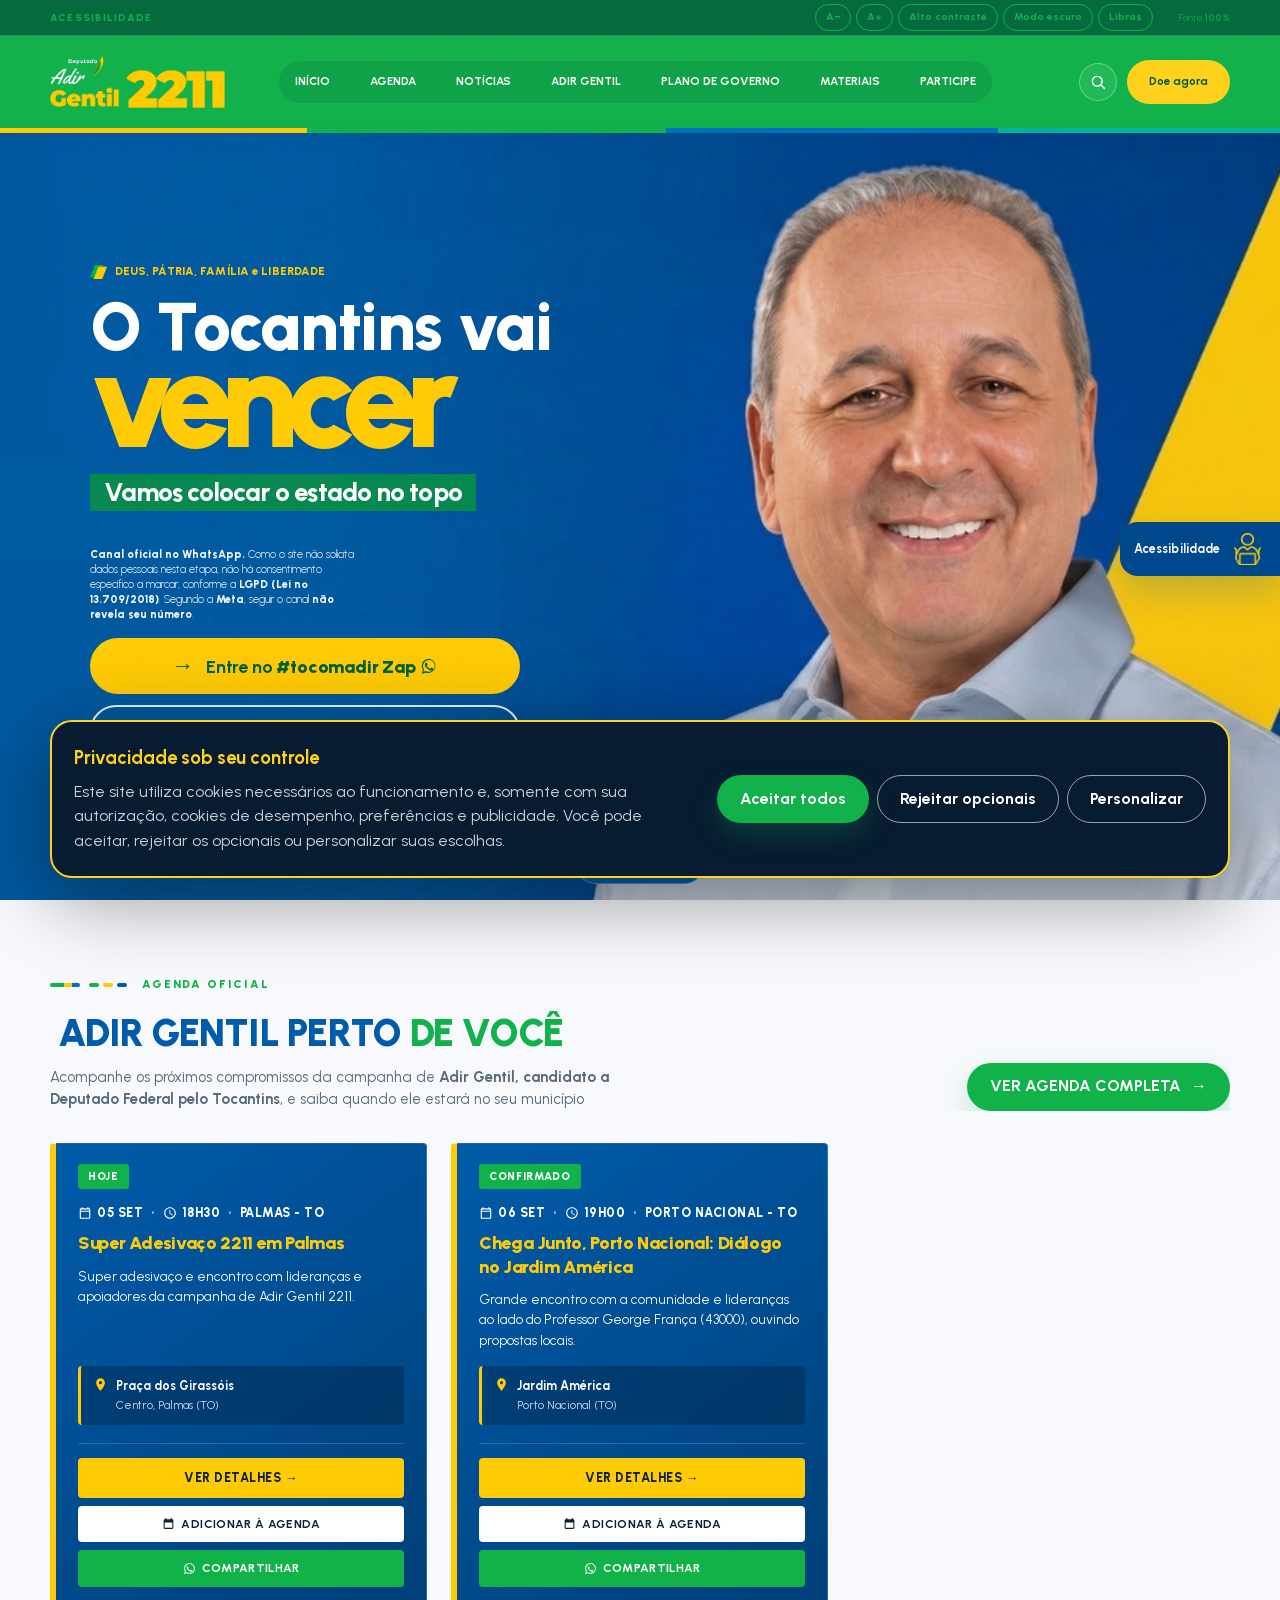
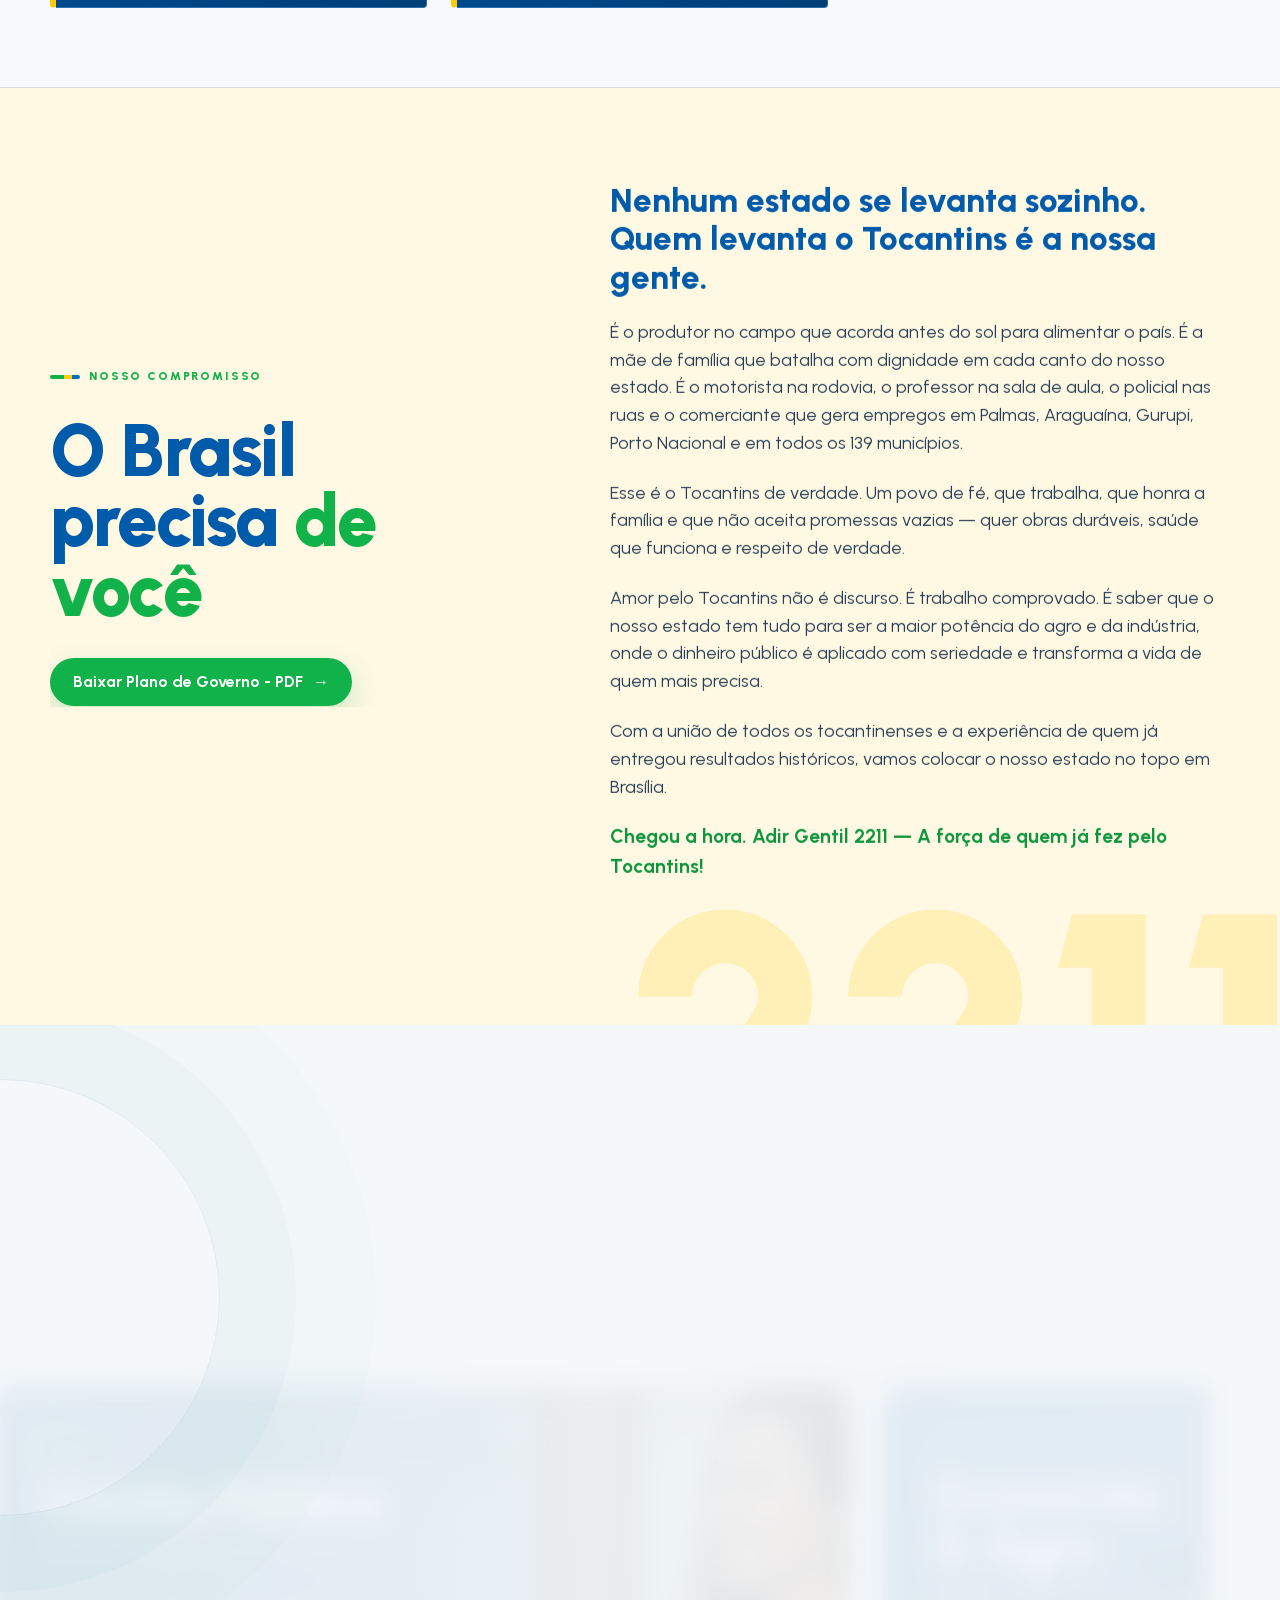
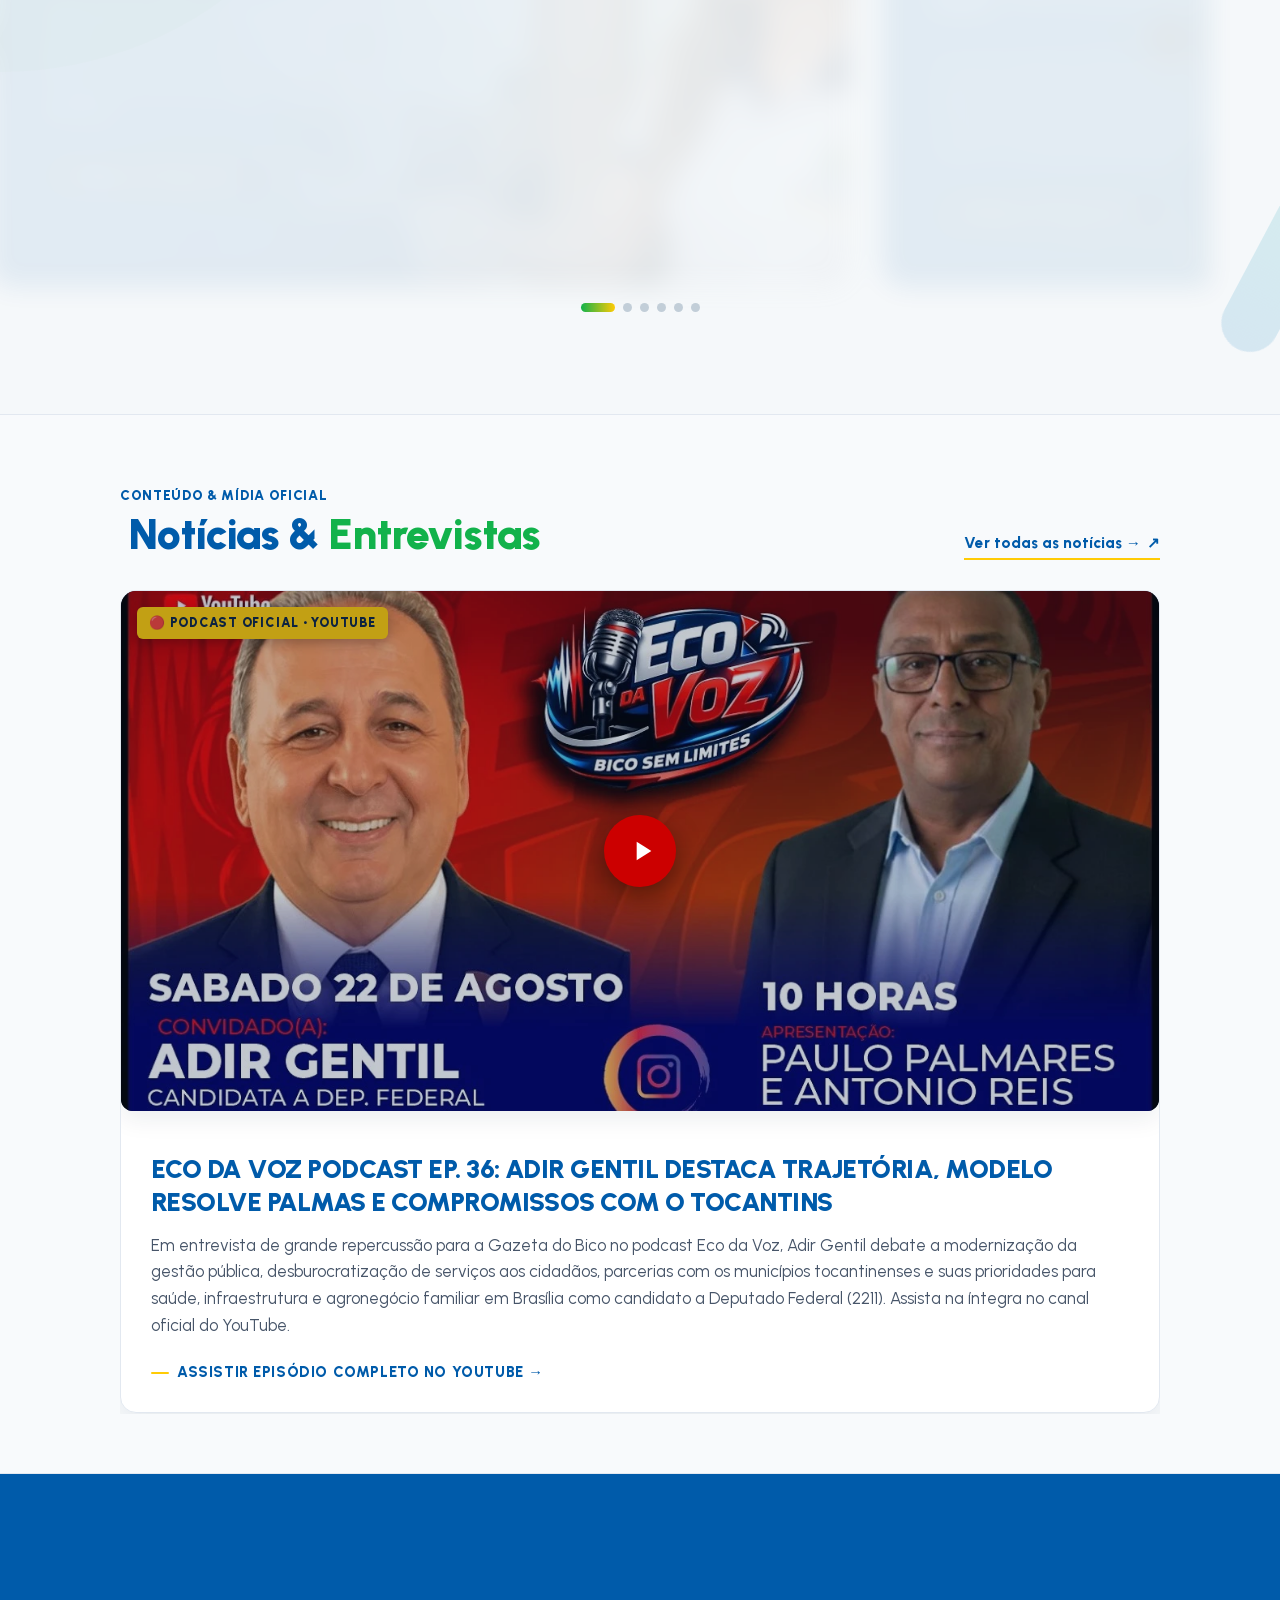
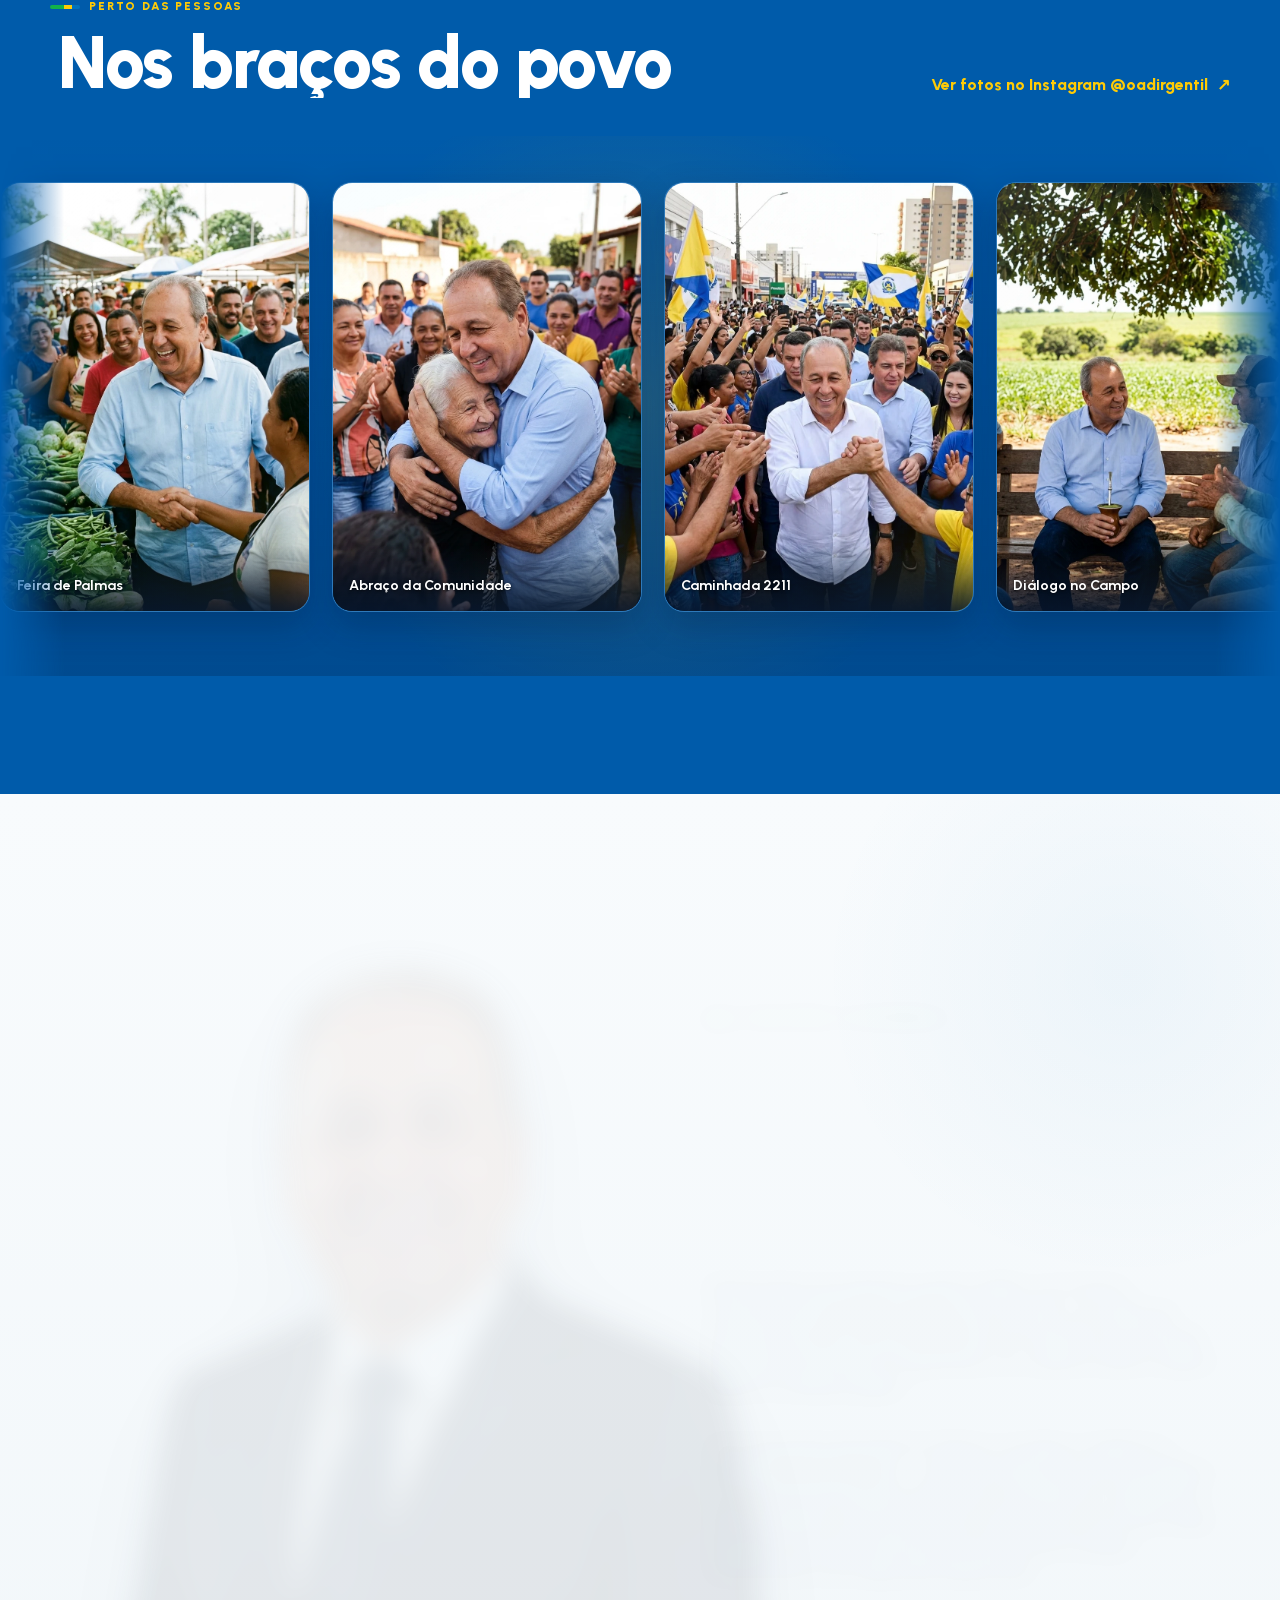
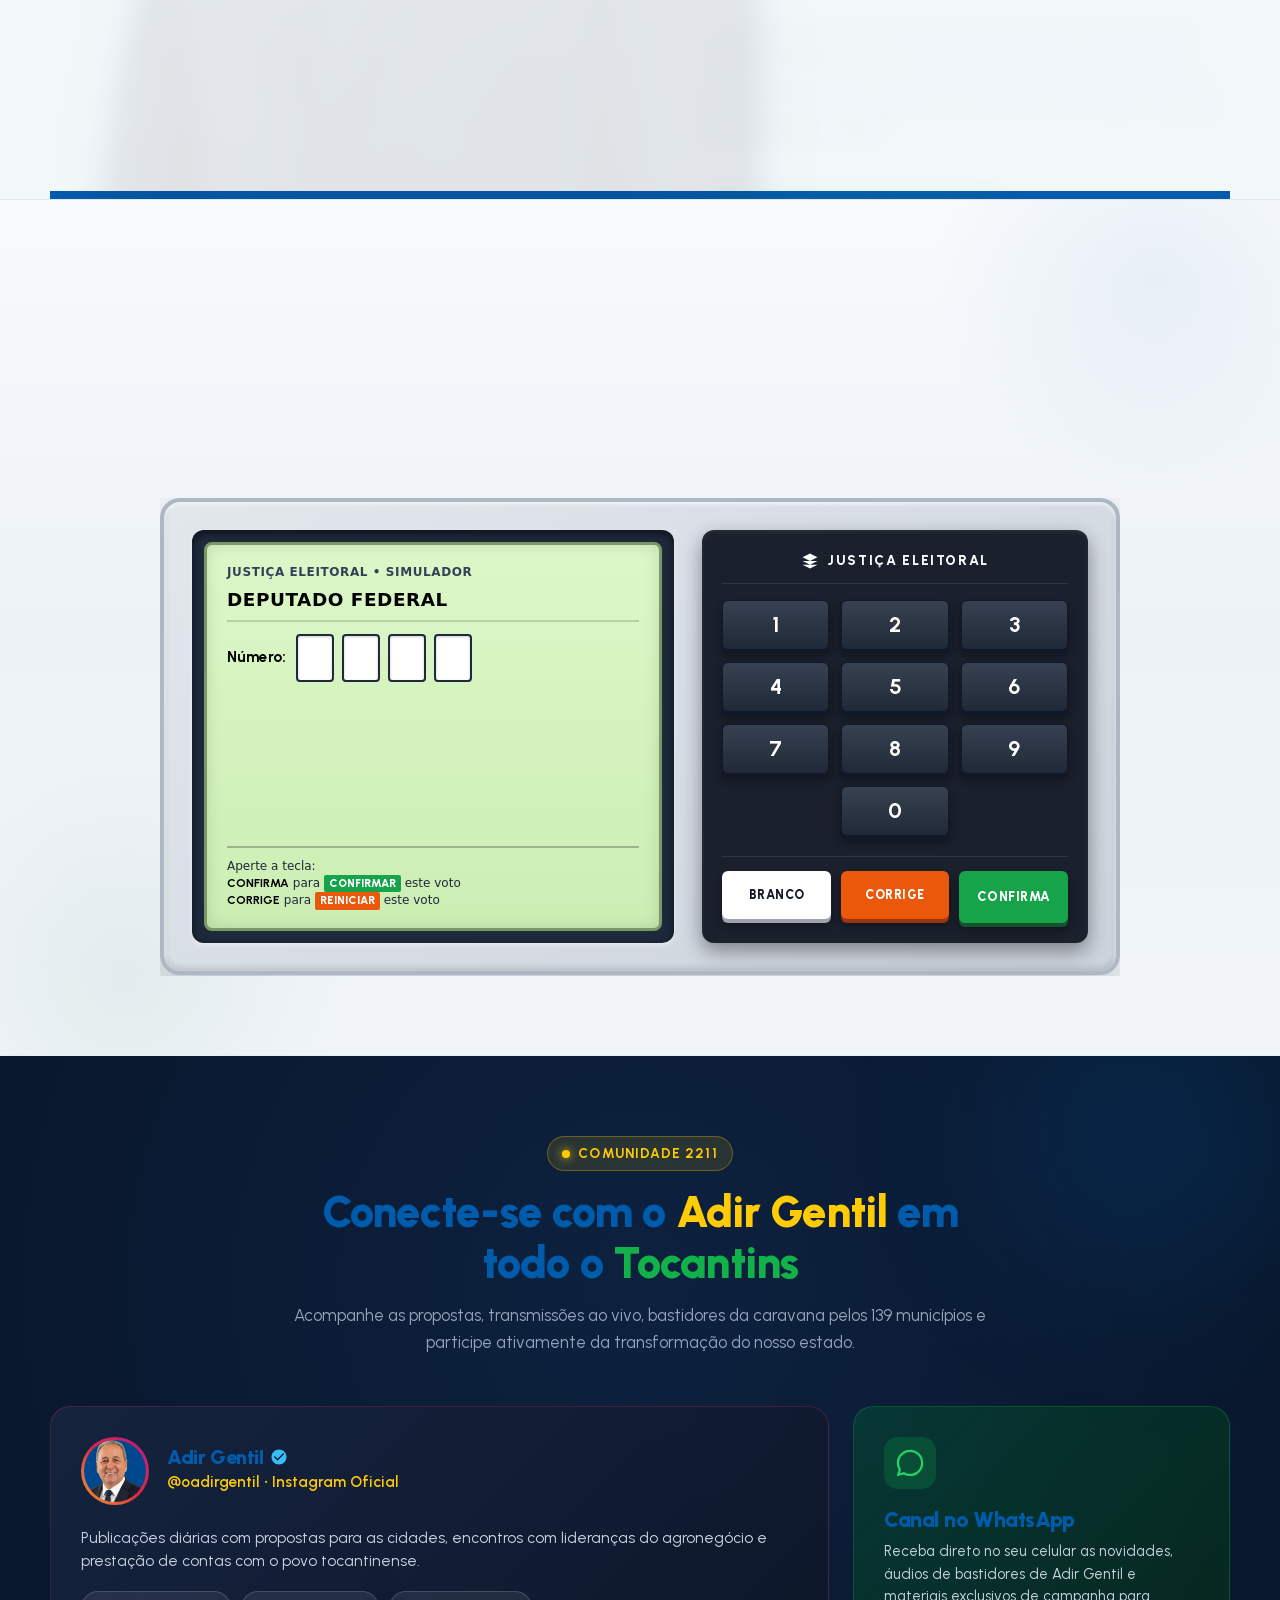
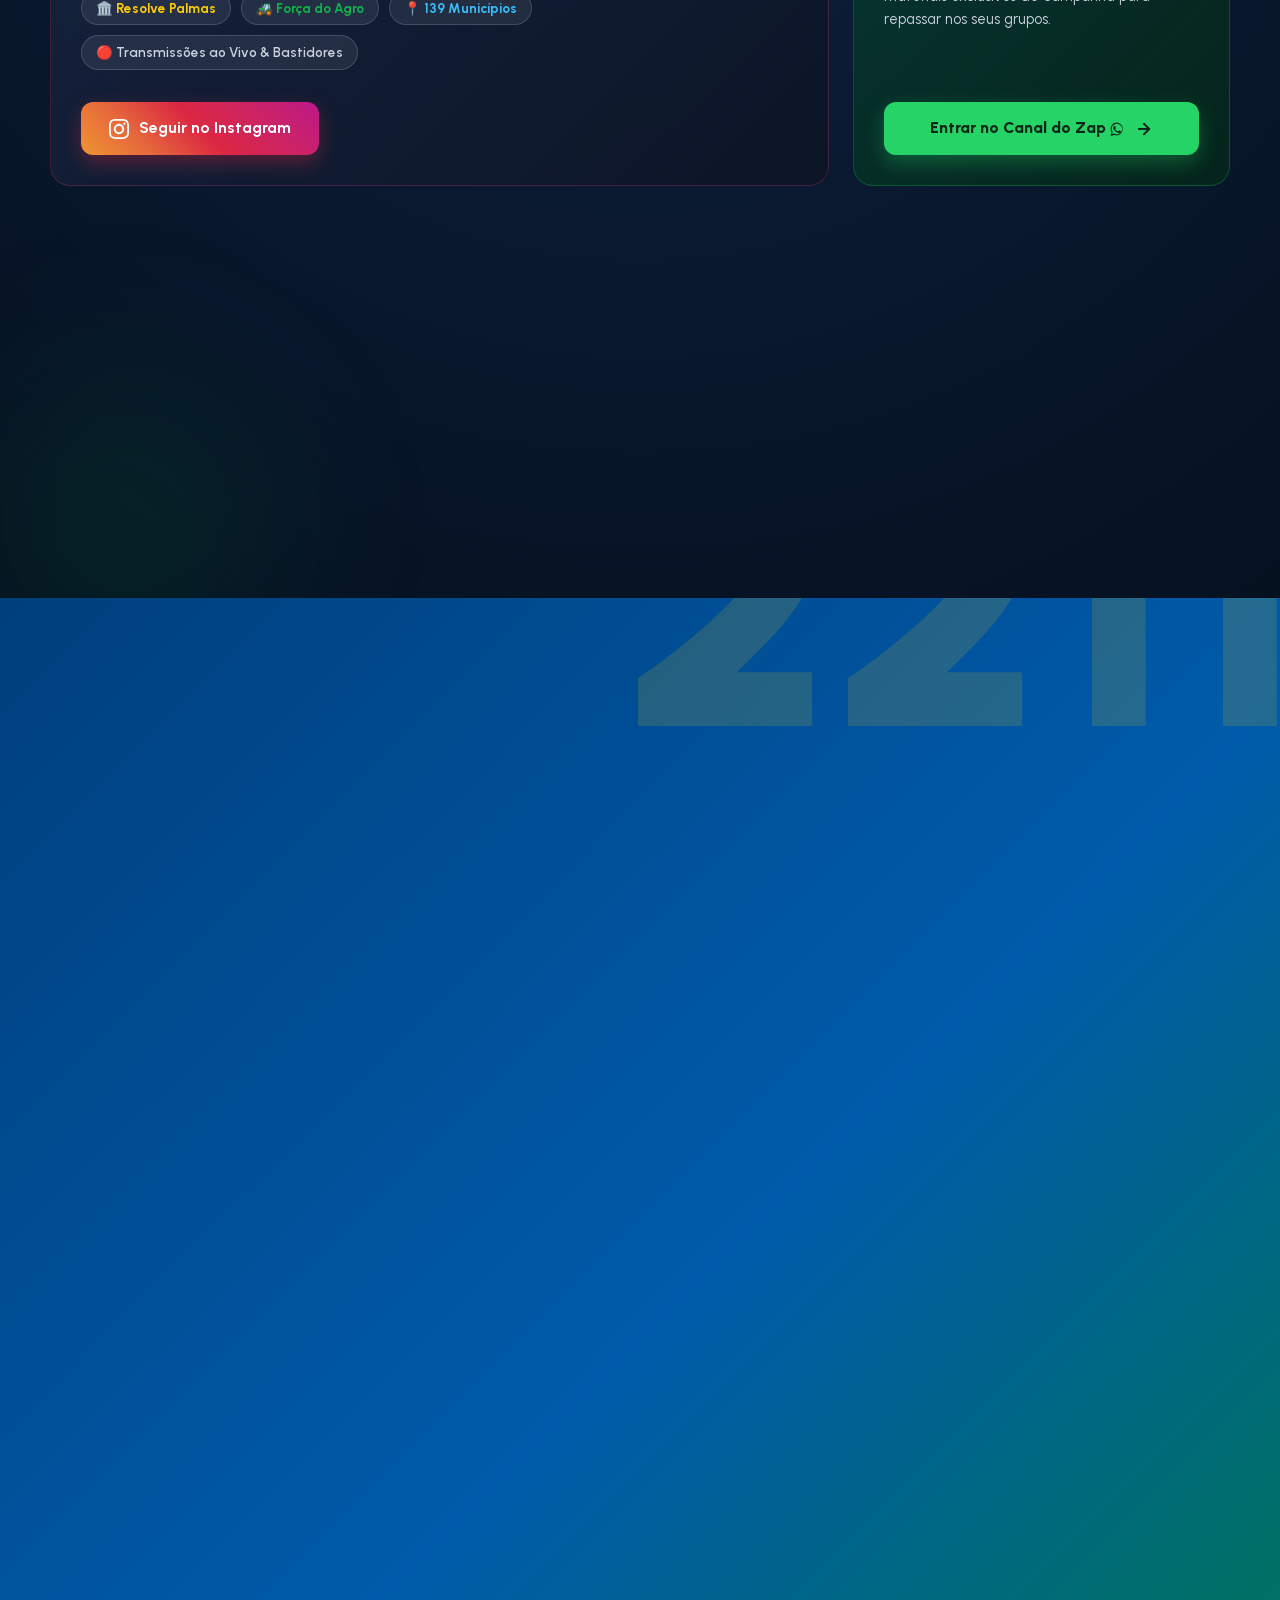
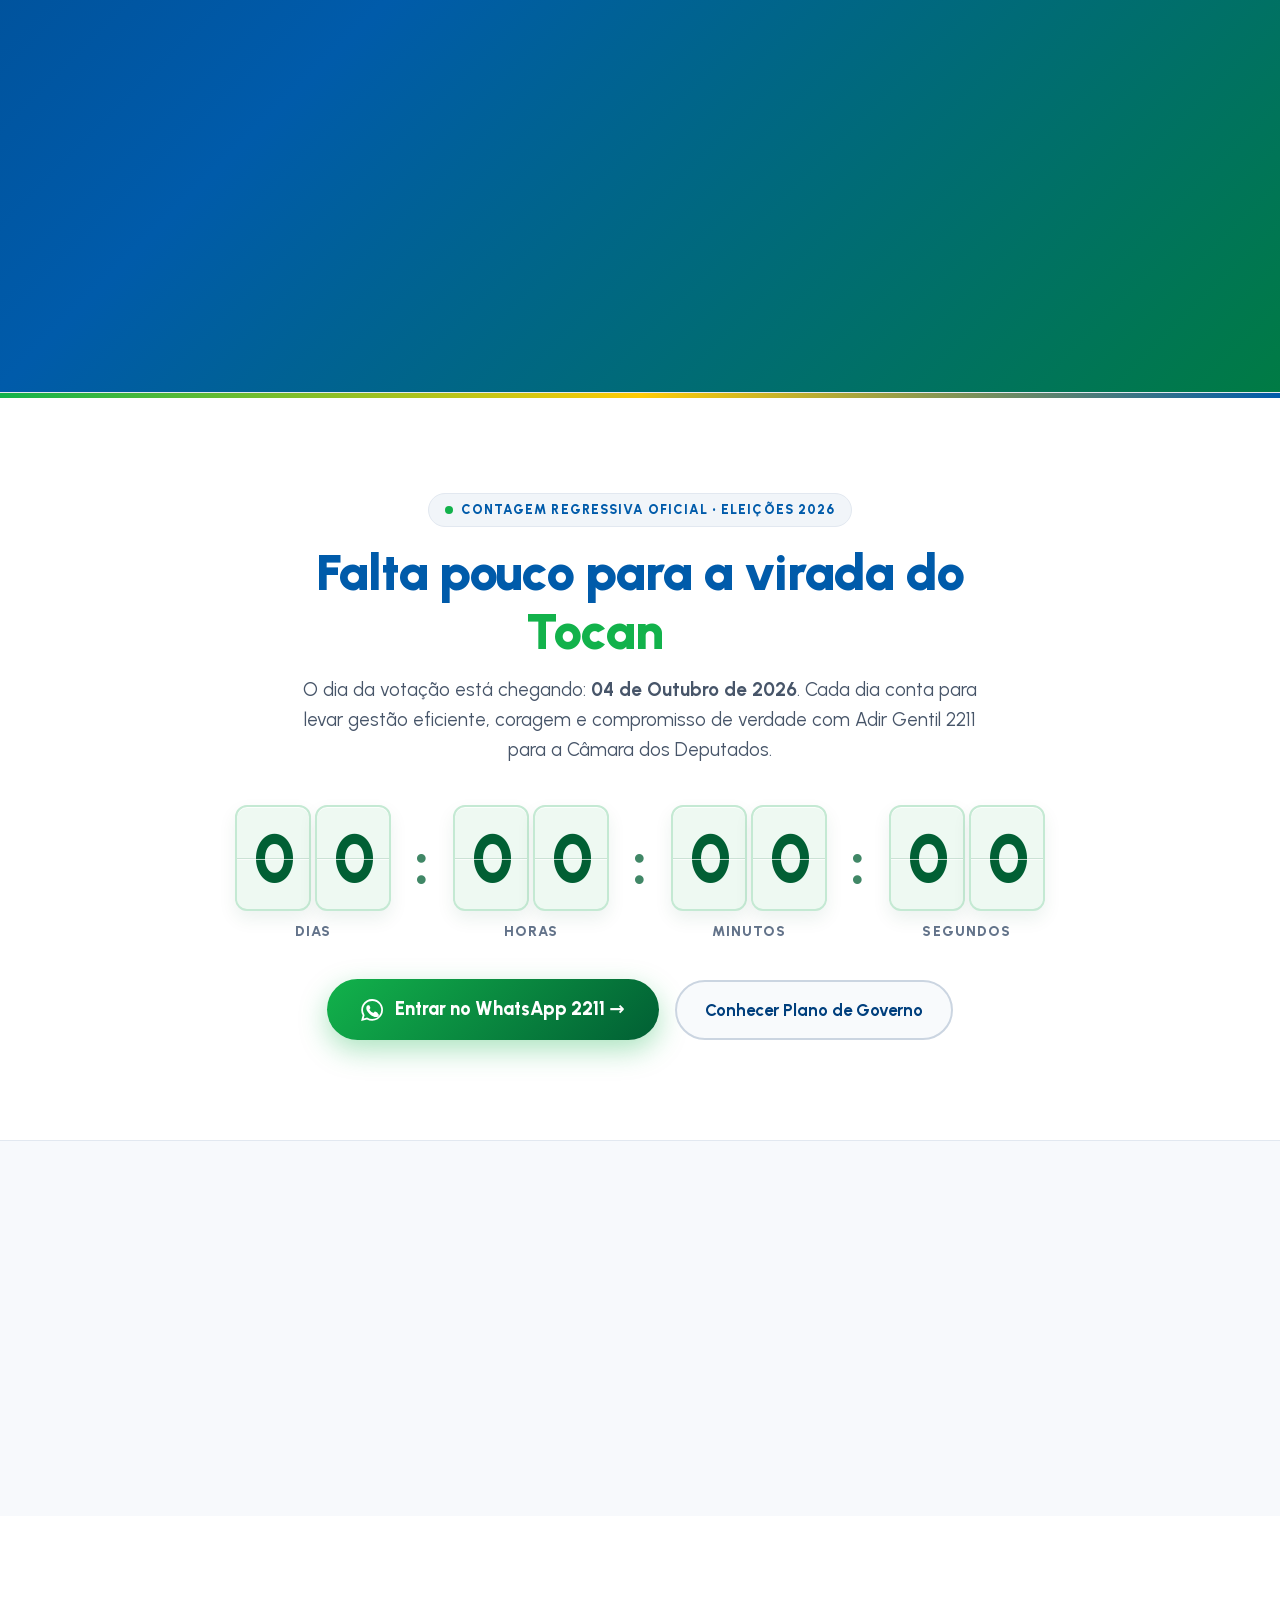
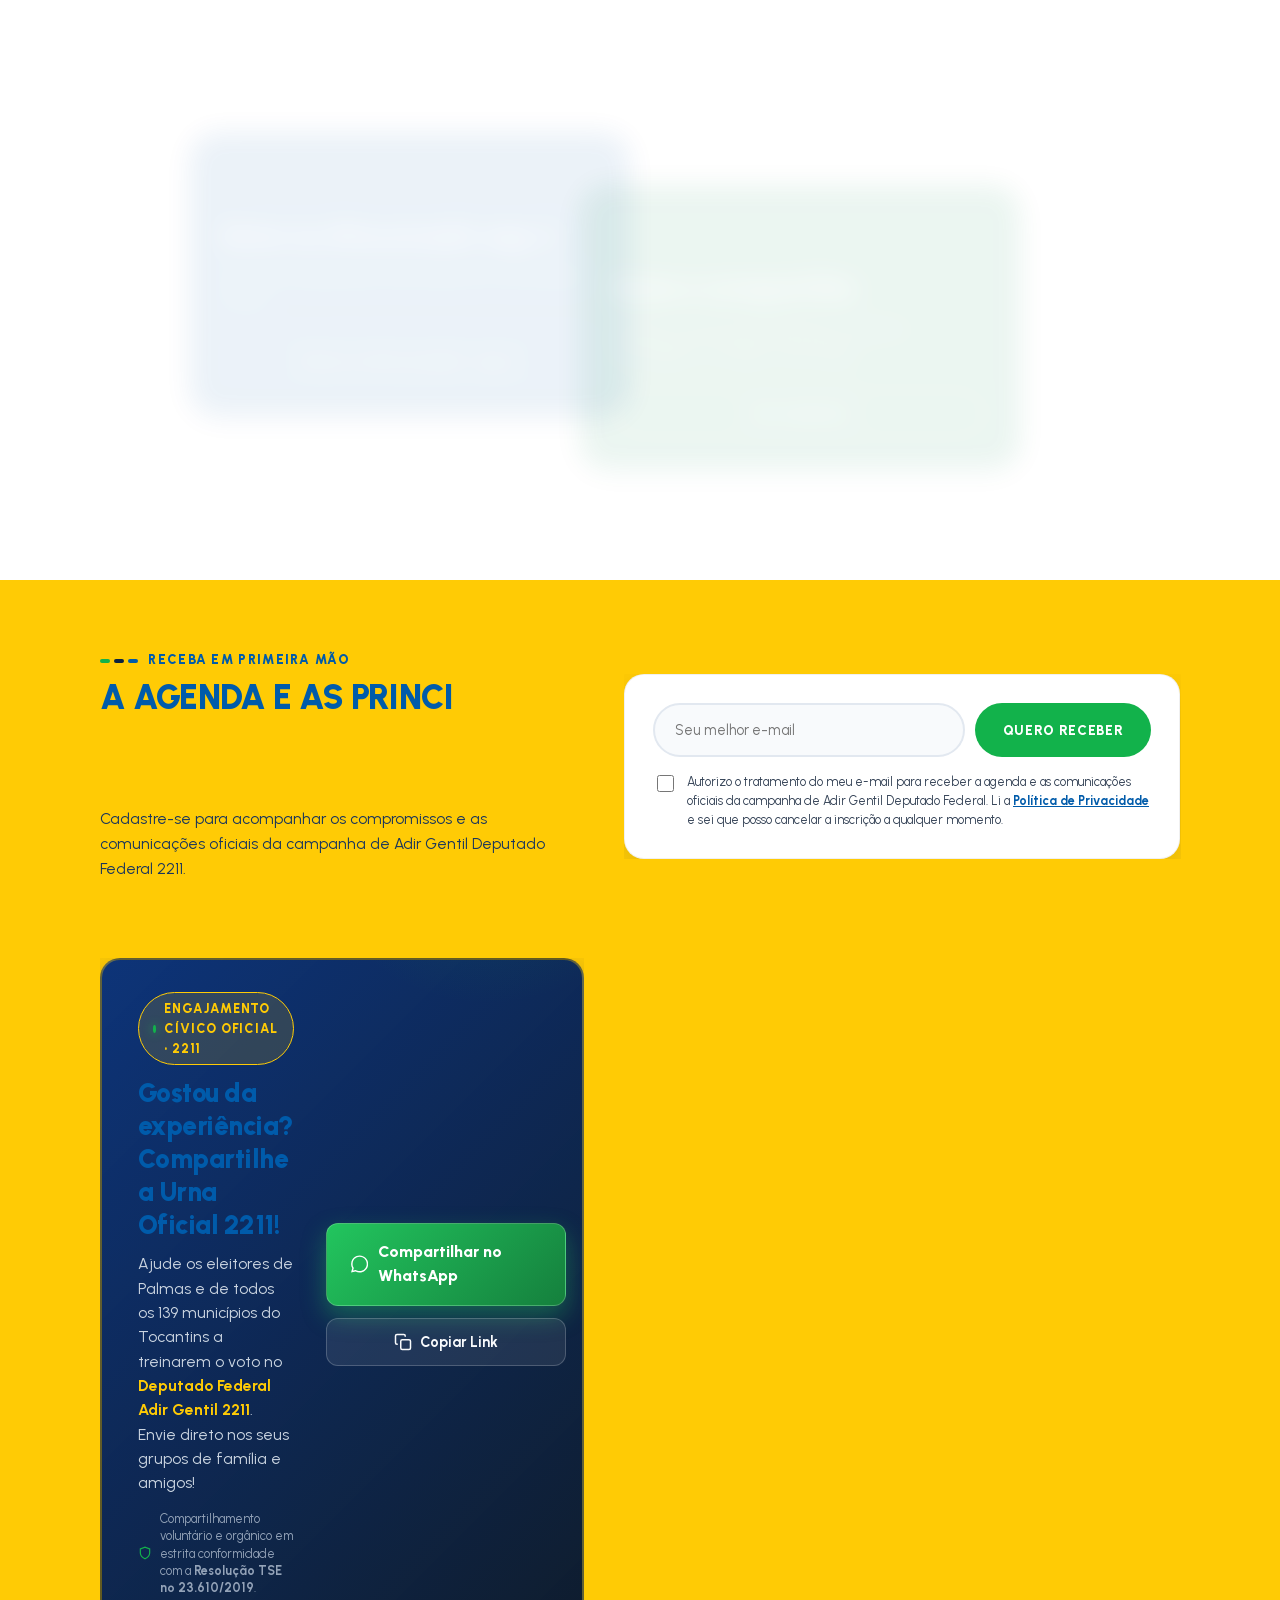
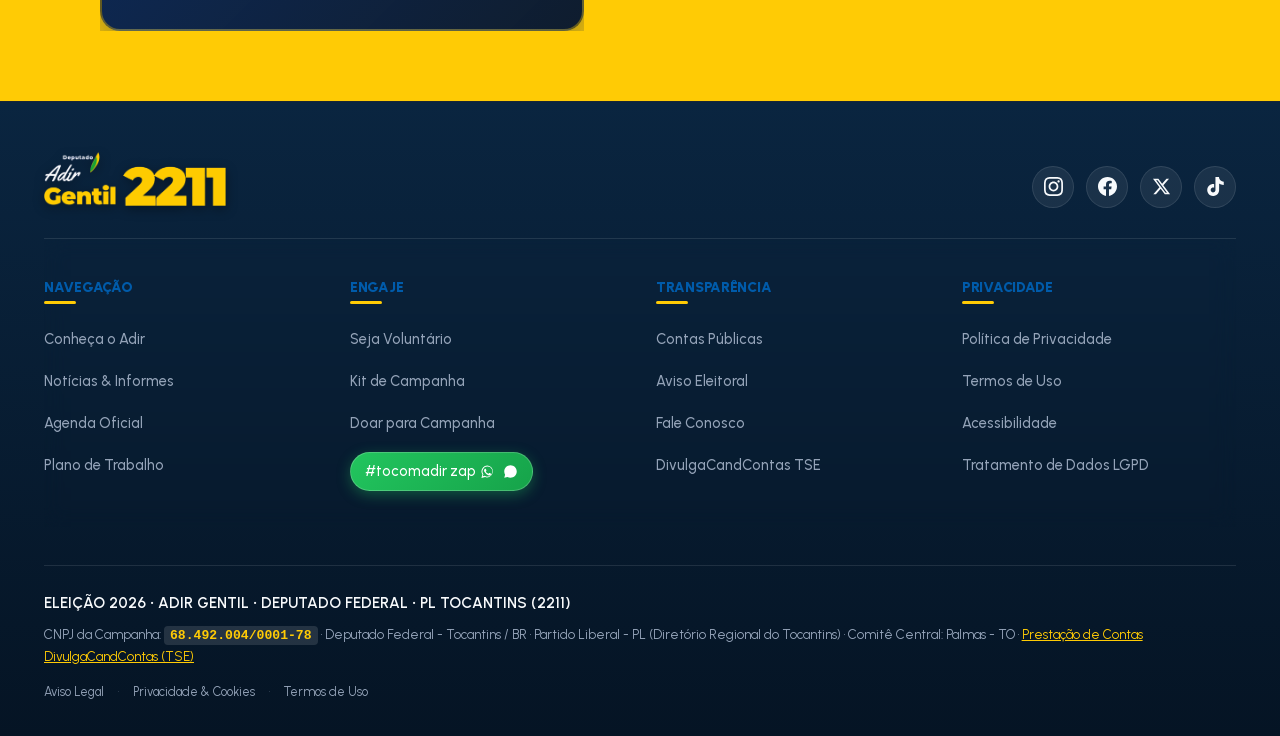
==== commit f5369ee4: "fix: remover bloco cta compartilhe a urna conforme solicitacao" ====
--- a/index.html
+++ b/index.html
@@ -1376,55 +1376,6 @@
 
           </div>
 
-          <!-- CTA OFICIAL DE COMPARTILHAMENTO DA URNA ELETRÔNICA (SEMPRE VISÍVEL) -->
-          <div class="urna-share-cta reveal" id="urnaShareCta">
-            <div class="urna-share-cta__content">
-              <div class="urna-share-cta__badge">
-                <span class="urna-share-cta__pulse"></span>
-                <span>Engajamento Cívico Oficial • 2211</span>
-              </div>
-              <h3 class="urna-share-cta__title">
-                Gostou da experiência? Compartilhe a Urna Oficial 2211!
-              </h3>
-              <p class="urna-share-cta__desc">
-                Ajude os eleitores de Palmas e de todos os 139 municípios do Tocantins a treinarem o voto no <strong>Deputado Federal Adir Gentil 2211</strong>. Envie direto nos seus grupos de família e amigos!
-              </p>
-              <div class="urna-share-cta__legal">
-                <svg width="14" height="14" viewBox="0 0 24 24" fill="none" stroke="currentColor" stroke-width="2"><path d="M12 22s8-4 8-10V5l-8-3-8 3v7c0 6 8 10 8 10z"/></svg>
-                <span>Compartilhamento voluntário e orgânico em estrita conformidade com a <strong>Resolução TSE nº 23.610/2019</strong>.</span>
-              </div>
-            </div>
-
-            <div class="urna-share-cta__actions">
-              <a
-                href="https://api.whatsapp.com/send?text=Treine%20o%20seu%20voto%20na%20urna%20eletr%C3%B4nica%20oficial%20de%20Adir%20Gentil%202211%20pelo%20Tocantins%3A%20https%3A%2F%2Fadirgentil2211.vercel.app%2F%23urna-simulador"
-                target="_blank"
-                rel="noopener noreferrer"
-                class="urna-share-btn-whatsapp"
-                id="urnaBtnShareWhatsappCta"
-                data-track="urna-cta-share-whatsapp"
-              >
-                <svg width="22" height="22" viewBox="0 0 24 24" fill="currentColor">
-                  <path d="M.057 24l1.687-6.163c-1.041-1.804-1.588-3.849-1.587-5.946.003-6.556 5.338-11.891 11.893-11.891 3.181.001 6.167 1.24 8.413 3.488 2.245 2.248 3.481 5.236 3.48 8.414-.003 6.557-5.338 11.892-11.893 11.892-1.99-.001-3.951-.5-5.688-1.448l-6.305 1.654zm6.597-3.807c1.676.995 3.276 1.591 5.392 1.592 5.448 0 9.886-4.434 9.889-9.885.002-5.462-4.415-9.89-9.881-9.892-5.452 0-9.887 4.434-9.889 9.884-.001 2.225.651 3.891 1.746 5.634l-.999 3.648 3.742-.981z"/>
-                </svg>
-                <span>Compartilhar no WhatsApp</span>
-              </a>
-
-              <button
-                type="button"
-                class="urna-share-btn-copy"
-                id="urnaBtnCopyLinkCta"
-                data-track="urna-cta-copy-link"
-                onclick="navigator.clipboard.writeText('https://adirgentil2211.vercel.app/#urna-simulador').then(()=>{ var s=this.querySelector('span'); var old=s.innerText; s.innerText='Link Copiado!'; setTimeout(()=>{ s.innerText=old; }, 2500); })"
-              >
-                <svg width="18" height="18" viewBox="0 0 24 24" fill="none" stroke="currentColor" stroke-width="2">
-                  <rect x="9" y="9" width="13" height="13" rx="2" ry="2"></rect>
-                  <path d="M5 15H4a2 2 0 0 1-2-2V4a2 2 0 0 1 2-2h9a2 2 0 0 1 2 2v1"></path>
-                </svg>
-                <span>Copiar Link</span>
-              </button>
-            </div>
-          </div>
         </div>
       </section>
 
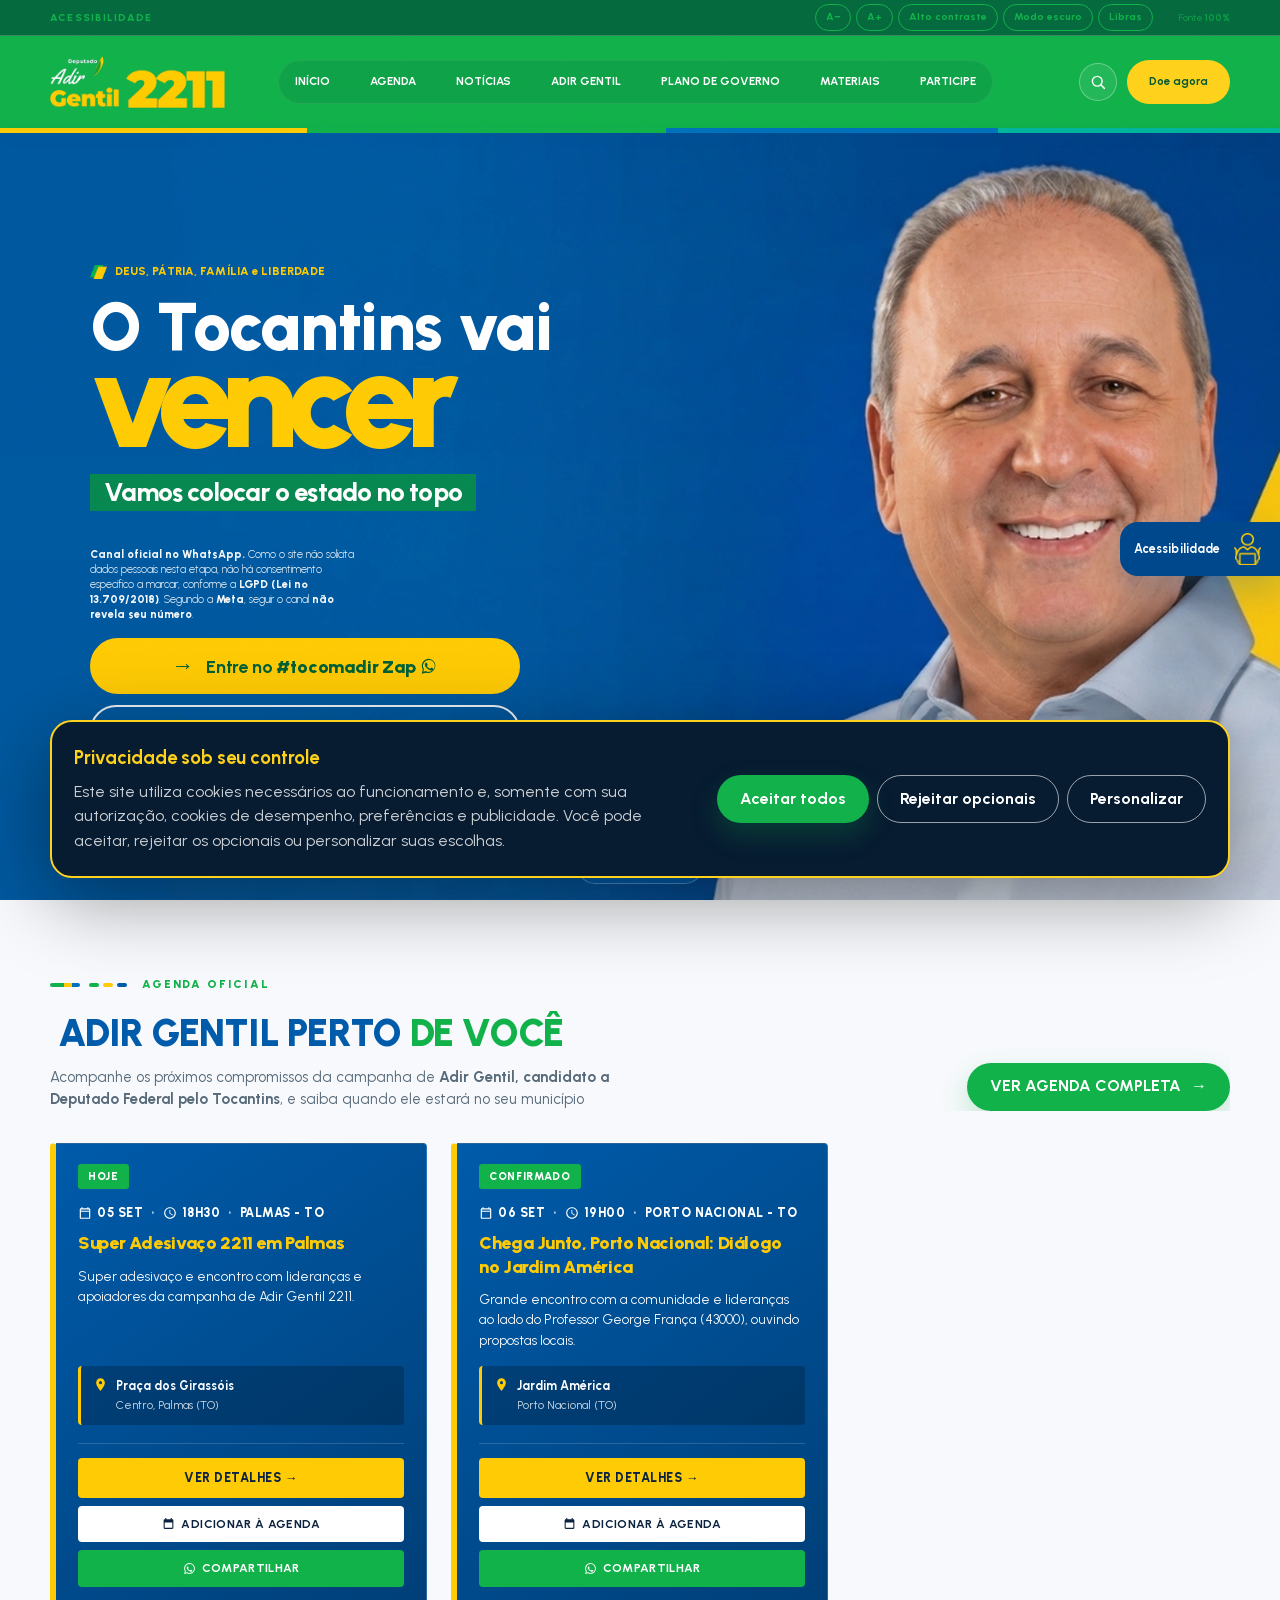
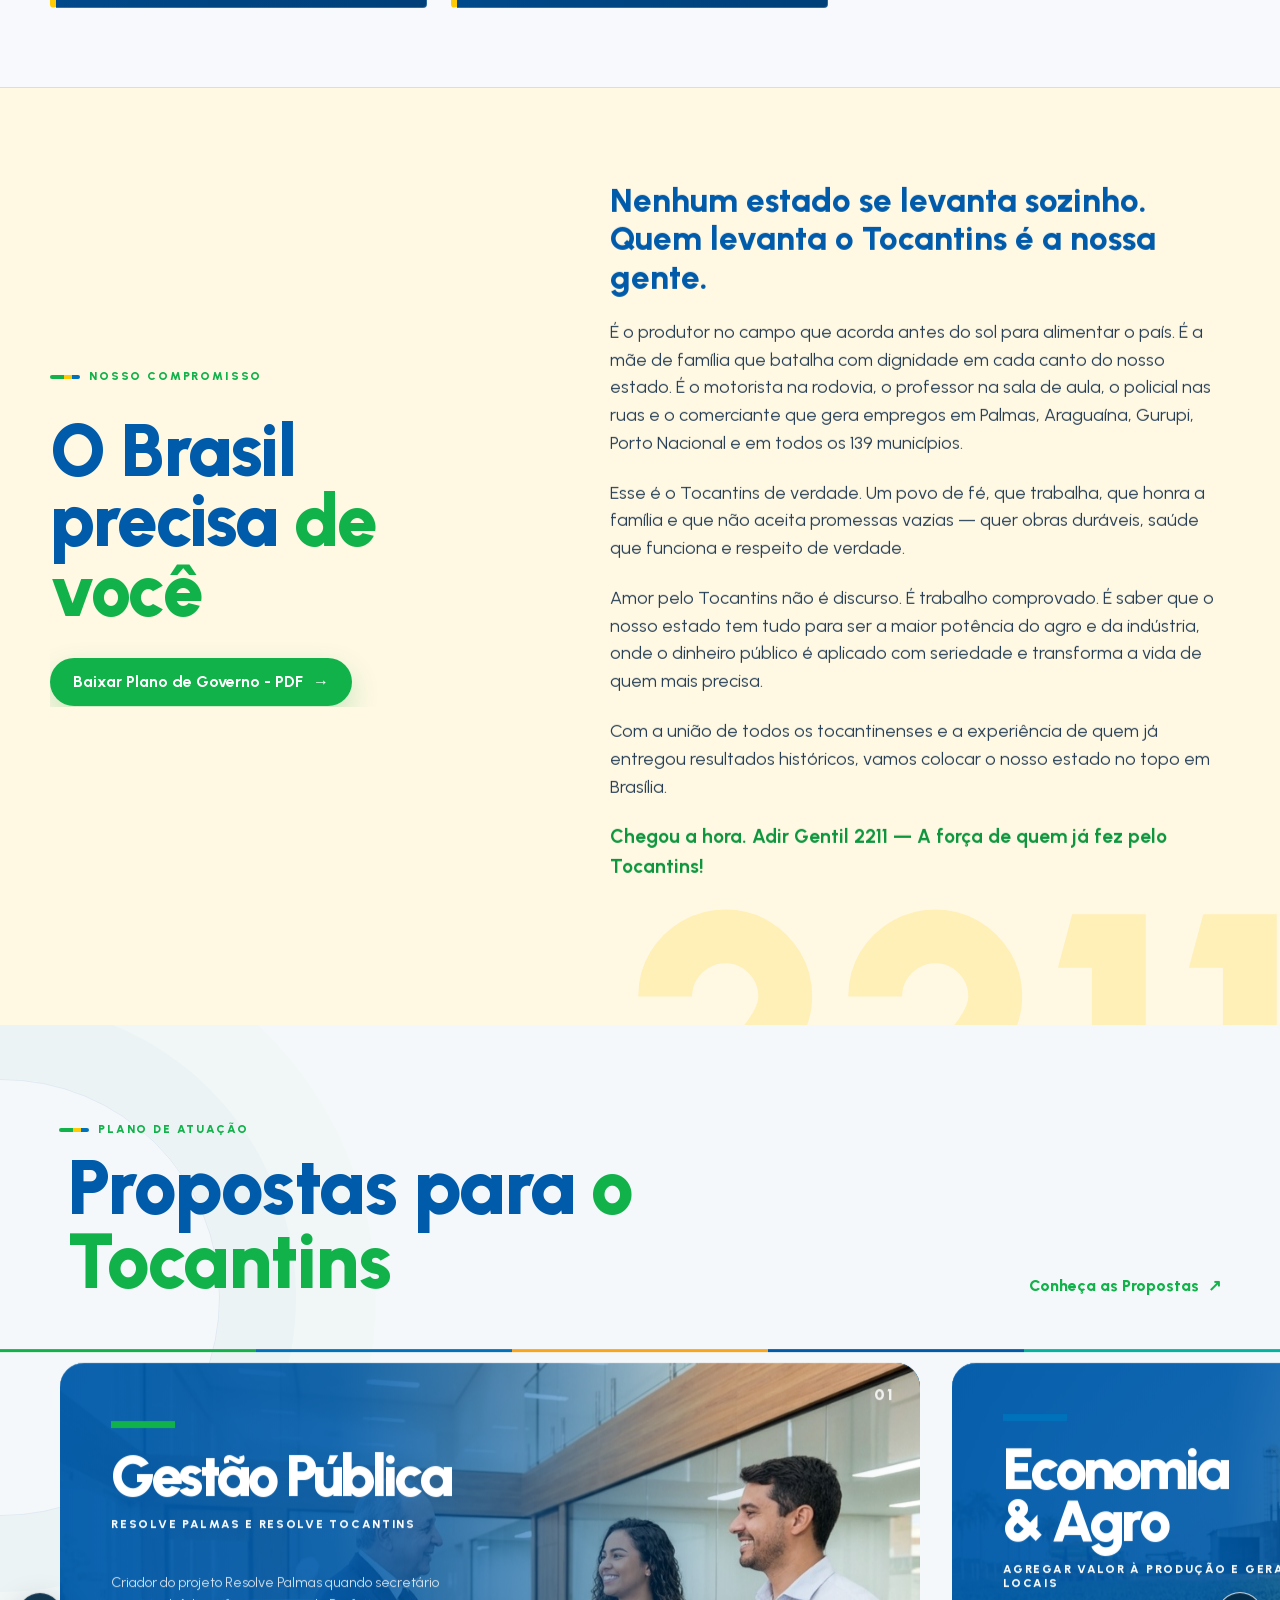
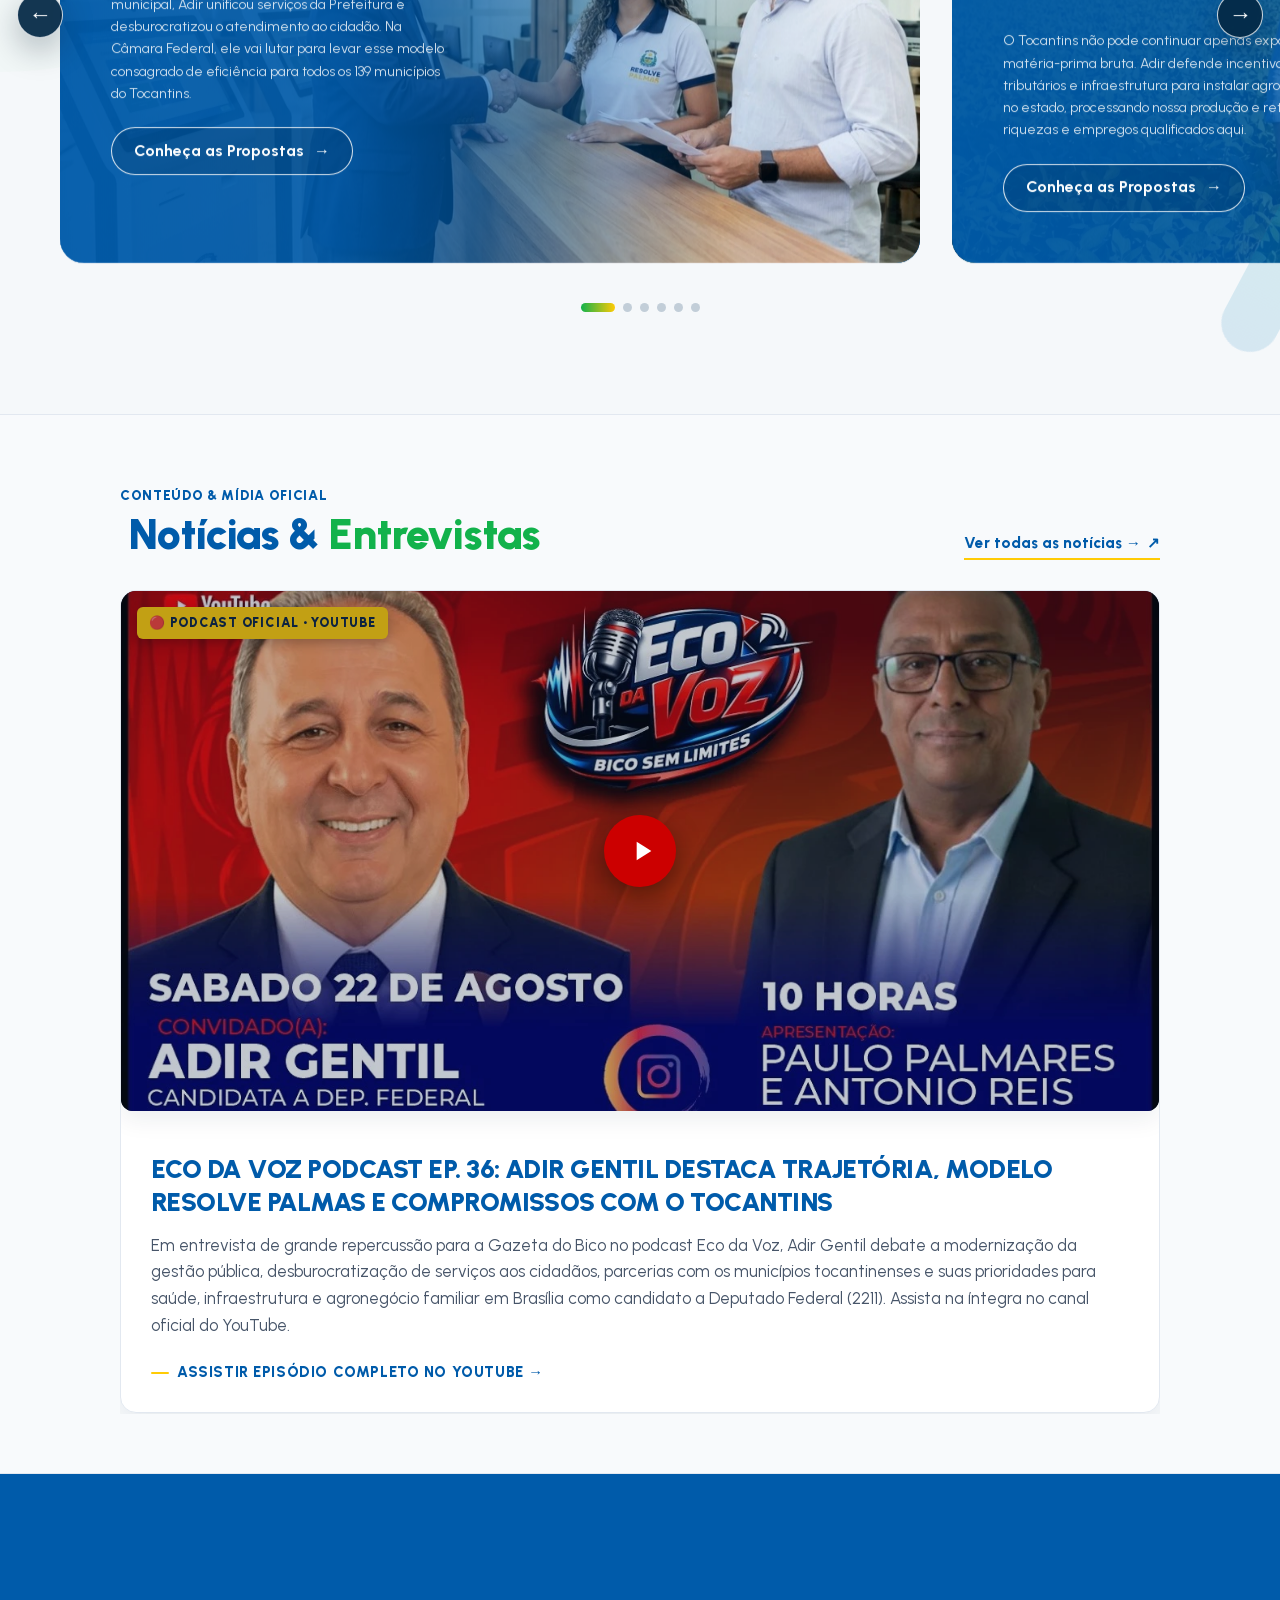
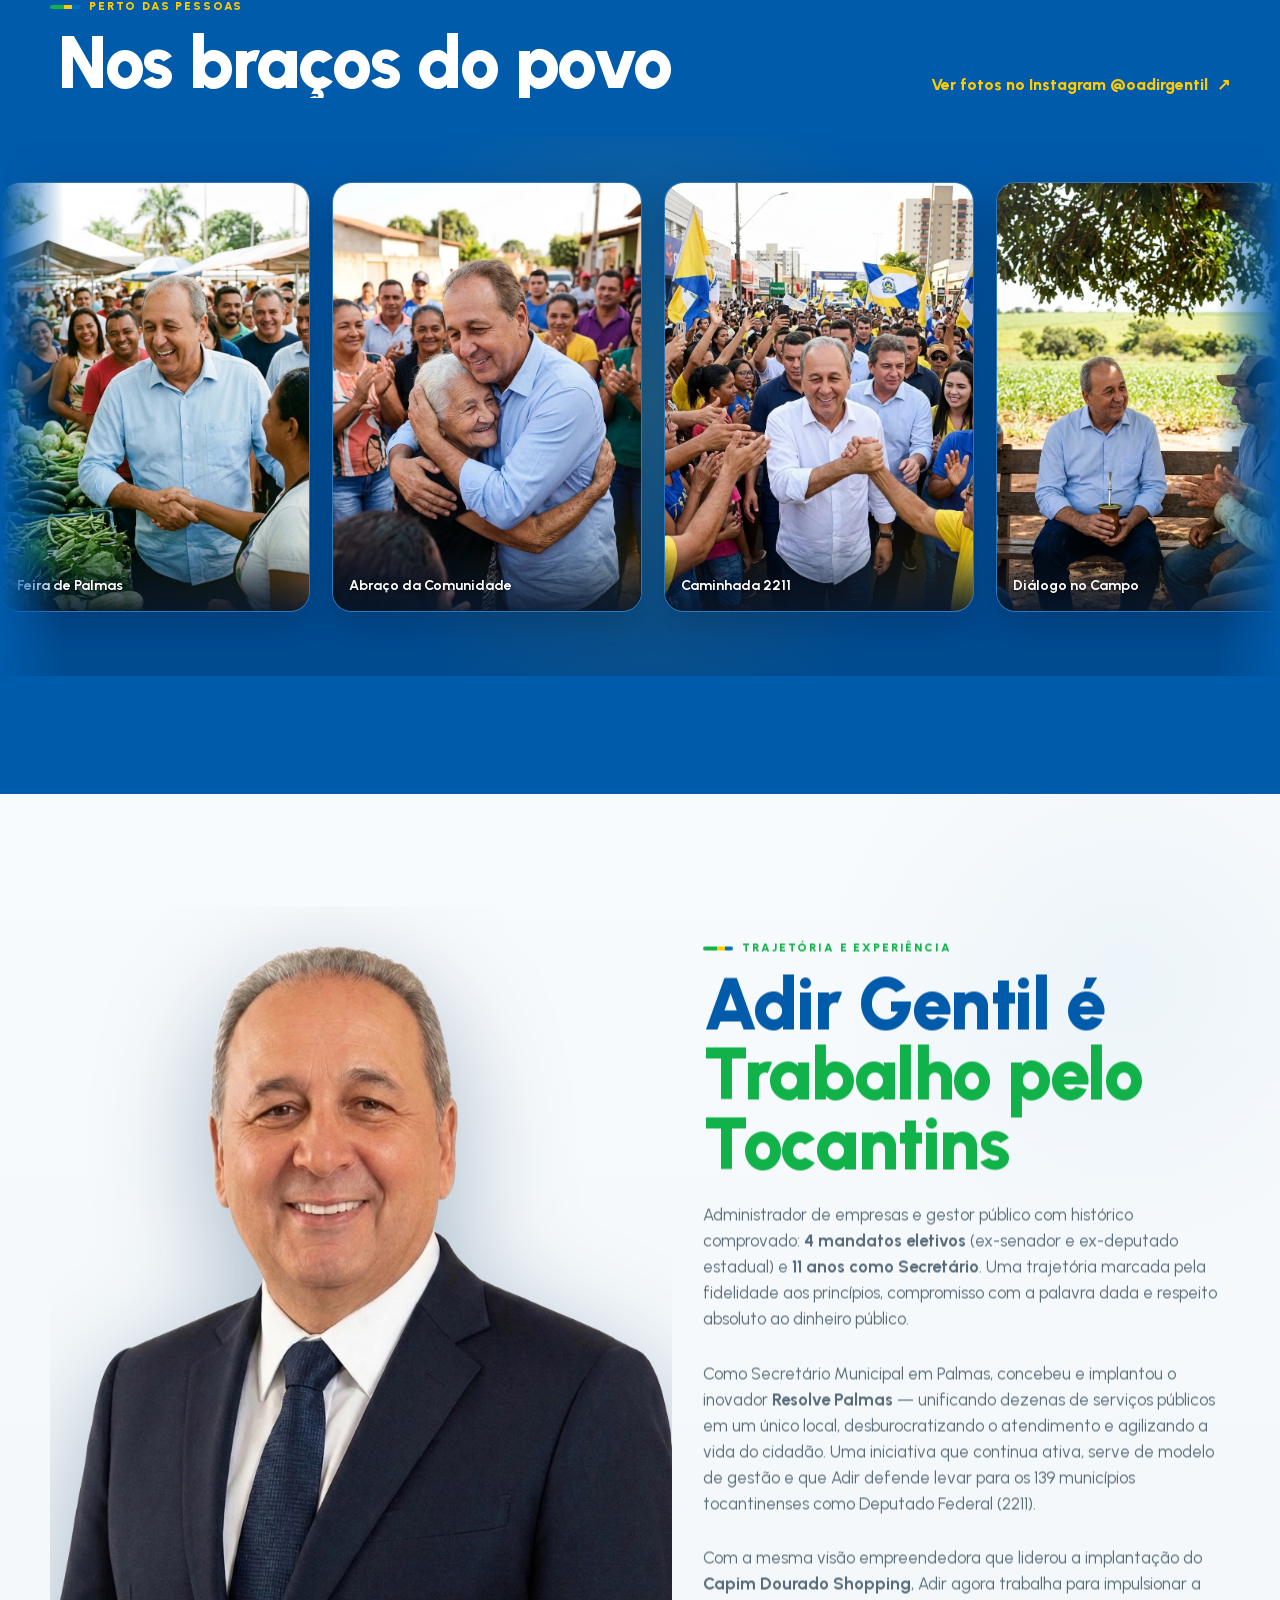
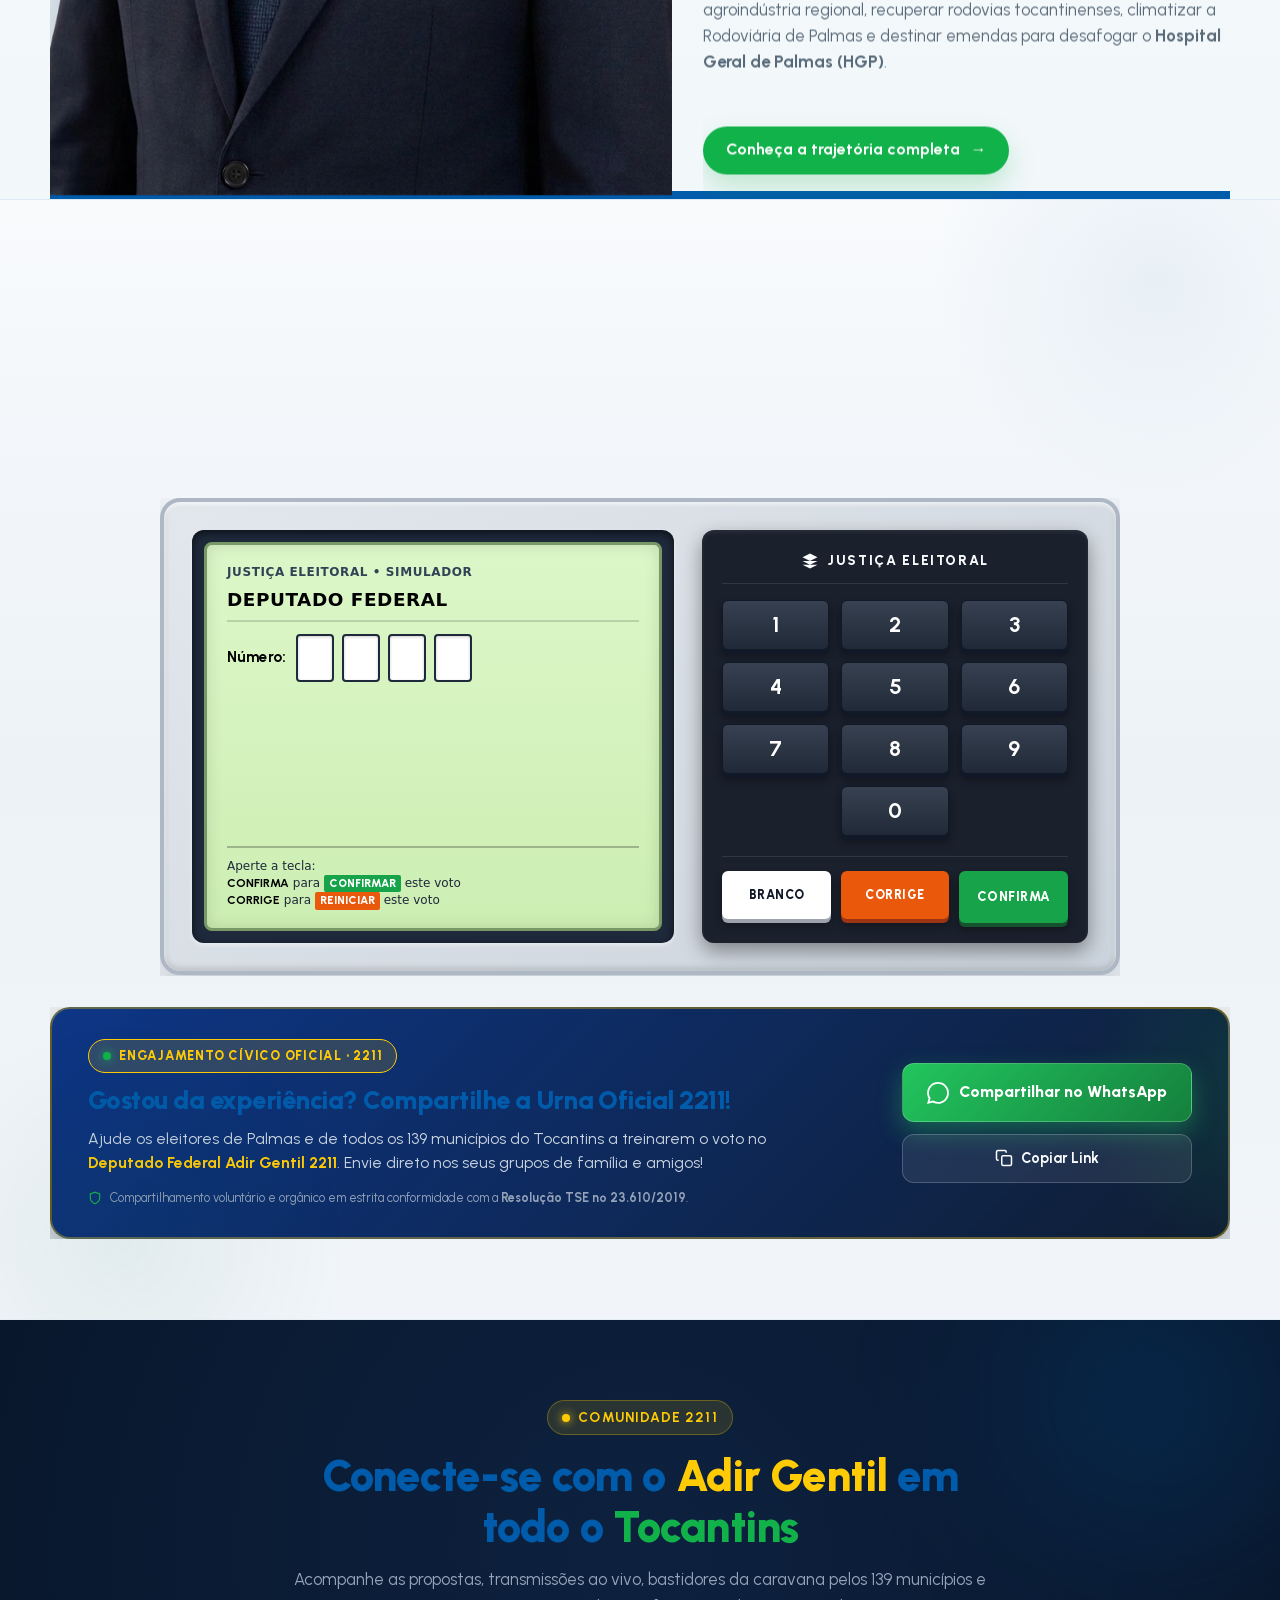
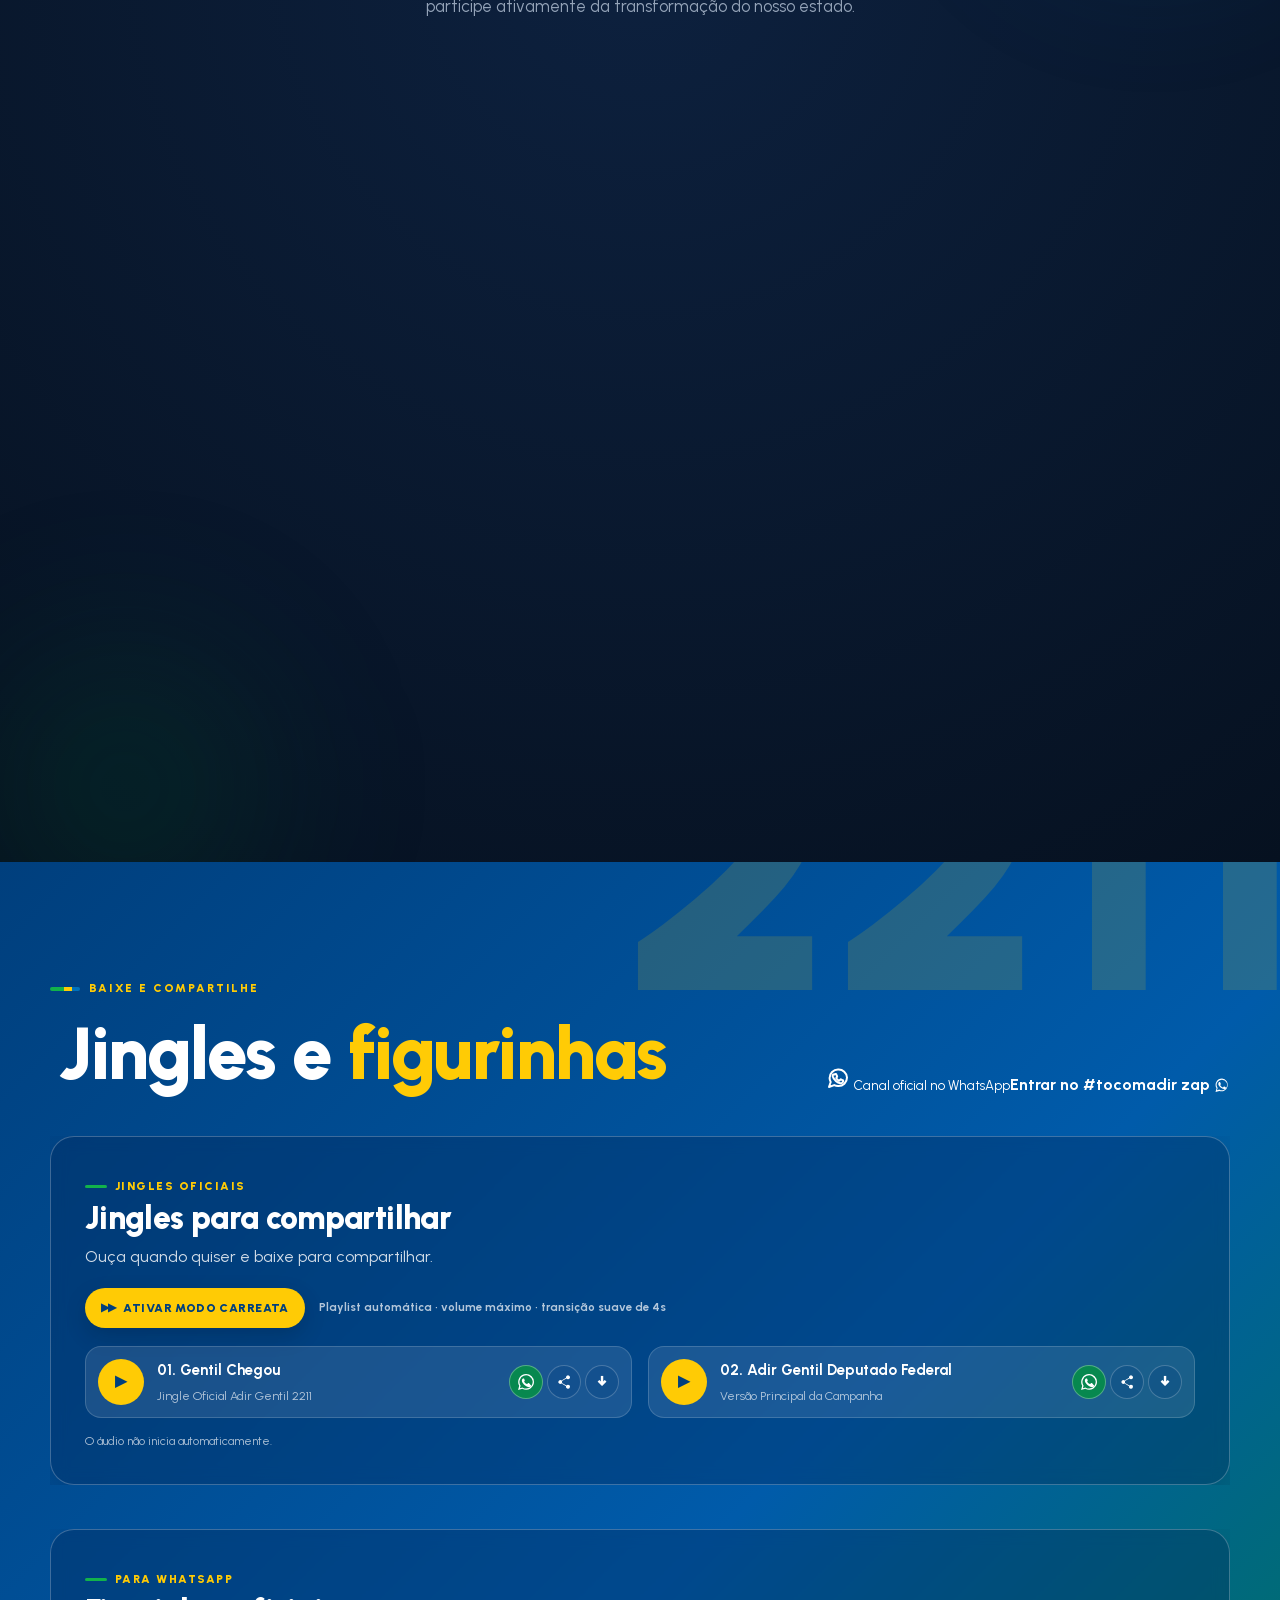
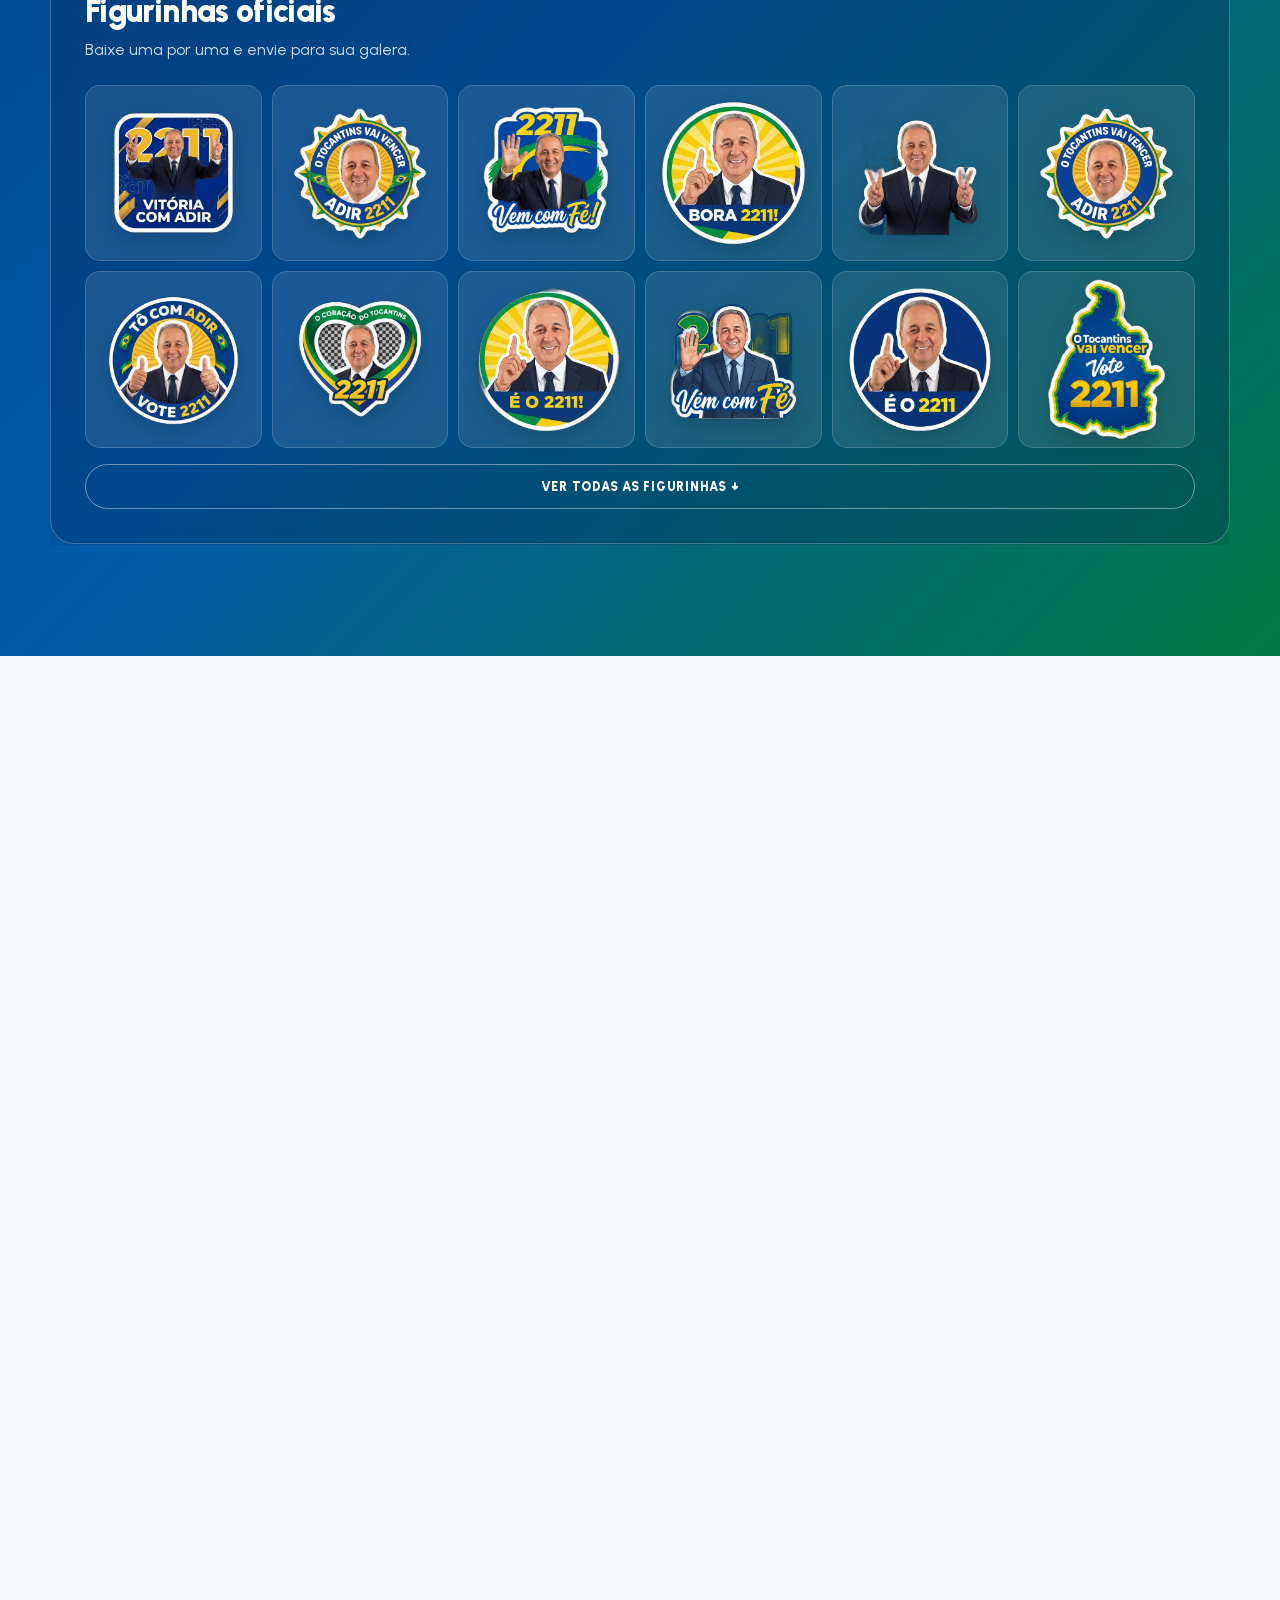
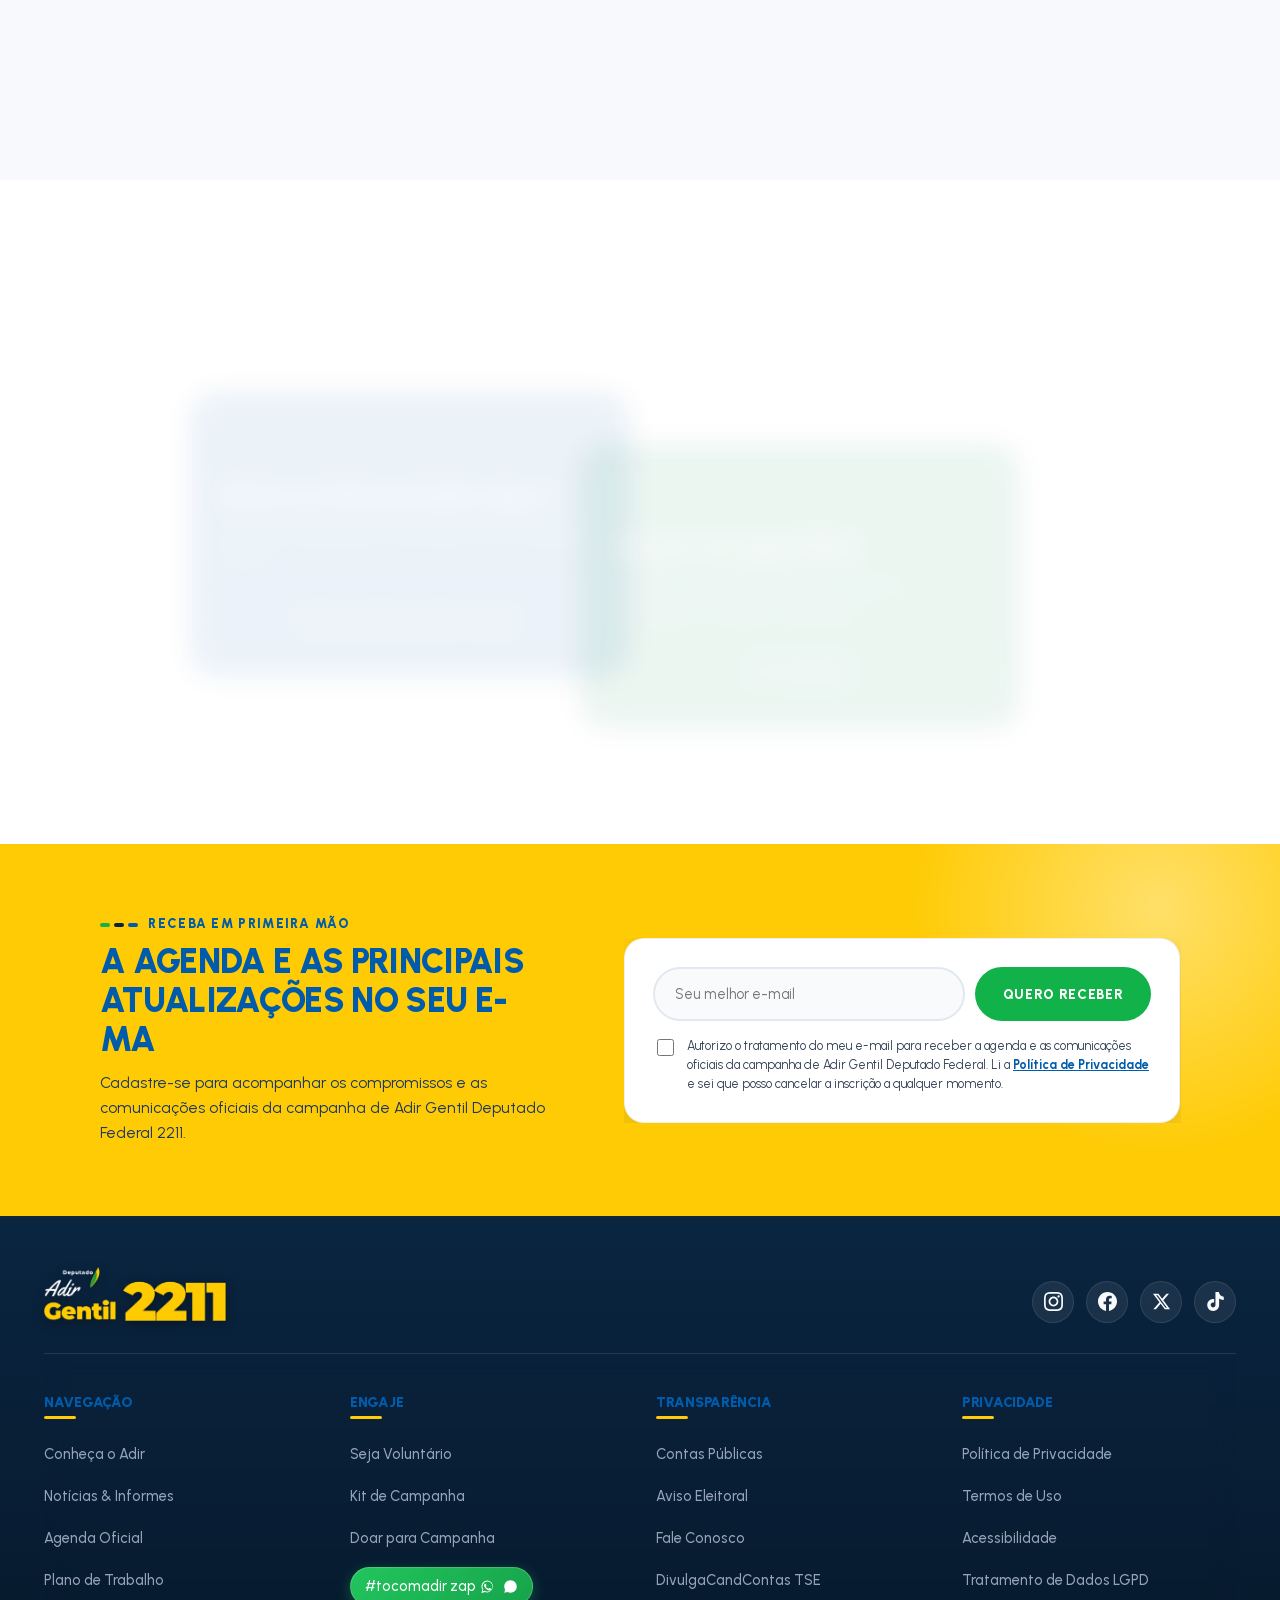
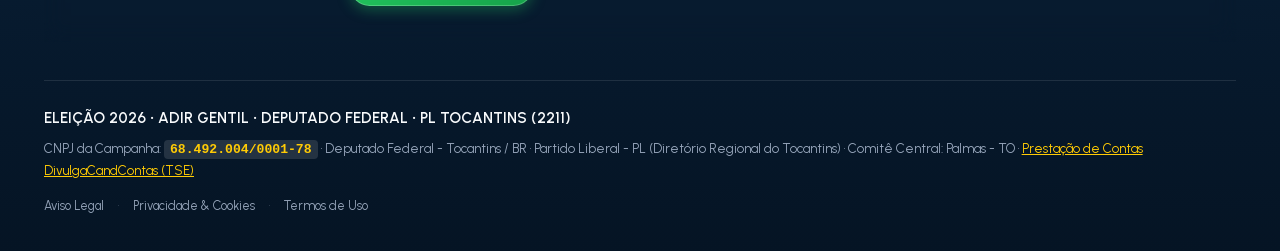
==== commit fed4796e: "feat: adicionar CTA oficial de compartilhamento abaixo da urna, limpar newsletter e atualizar og-ima" ====
--- a/index.html
+++ b/index.html
@@ -1374,6 +1374,56 @@
               </div>
             </div>
 
+          </div>
+
+          <!-- CTA OFICIAL DE COMPARTILHAMENTO DA URNA ELETRÔNICA (LOGO ABAIXO DA URNA) -->
+          <div class="urna-share-cta reveal" id="urnaShareCta">
+            <div class="urna-share-cta__content">
+              <div class="urna-share-cta__badge">
+                <span class="urna-share-cta__pulse"></span>
+                <span>Engajamento Cívico Oficial • 2211</span>
+              </div>
+              <h3 class="urna-share-cta__title">
+                Gostou da experiência? Compartilhe a Urna Oficial 2211!
+              </h3>
+              <p class="urna-share-cta__desc">
+                Ajude os eleitores de Palmas e de todos os 139 municípios do Tocantins a treinarem o voto no <strong>Deputado Federal Adir Gentil 2211</strong>. Envie direto nos seus grupos de família e amigos!
+              </p>
+              <div class="urna-share-cta__legal">
+                <svg width="14" height="14" viewBox="0 0 24 24" fill="none" stroke="currentColor" stroke-width="2"><path d="M12 22s8-4 8-10V5l-8-3-8 3v7c0 6 8 10 8 10z"/></svg>
+                <span>Compartilhamento voluntário e orgânico em estrita conformidade com a <strong>Resolução TSE nº 23.610/2019</strong>.</span>
+              </div>
+            </div>
+
+            <div class="urna-share-cta__actions">
+              <a
+                href="https://api.whatsapp.com/send?text=Treine%20o%20seu%20voto%20na%20urna%20eletr%C3%B4nica%20oficial%20de%20Adir%20Gentil%202211%20pelo%20Tocantins%3A%20https%3A%2F%2Fadirgentil2211.vercel.app%2F%23urna-simulador"
+                target="_blank"
+                rel="noopener noreferrer"
+                class="urna-share-btn-whatsapp"
+                id="urnaBtnShareWhatsappCta"
+                data-track="urna-cta-share-whatsapp"
+              >
+                <svg width="22" height="22" viewBox="0 0 24 24" fill="currentColor">
+                  <path d="M.057 24l1.687-6.163c-1.041-1.804-1.588-3.849-1.587-5.946.003-6.556 5.338-11.891 11.893-11.891 3.181.001 6.167 1.24 8.413 3.488 2.245 2.248 3.481 5.236 3.48 8.414-.003 6.557-5.338 11.892-11.893 11.892-1.99-.001-3.951-.5-5.688-1.448l-6.305 1.654zm6.597-3.807c1.676.995 3.276 1.591 5.392 1.592 5.448 0 9.886-4.434 9.889-9.885.002-5.462-4.415-9.89-9.881-9.892-5.452 0-9.887 4.434-9.889 9.884-.001 2.225.651 3.891 1.746 5.634l-.999 3.648 3.742-.981z"/>
+                </svg>
+                <span>Compartilhar no WhatsApp</span>
+              </a>
+
+              <button
+                type="button"
+                class="urna-share-btn-copy"
+                id="urnaBtnCopyLinkCta"
+                data-track="urna-cta-copy-link"
+                onclick="navigator.clipboard.writeText('https://adirgentil2211.vercel.app/#urna-simulador').then(()=>{ var s=this.querySelector('span'); var old=s.innerText; s.innerText='Link Copiado!'; setTimeout(()=>{ s.innerText=old; }, 2500); })"
+              >
+                <svg width="18" height="18" viewBox="0 0 24 24" fill="none" stroke="currentColor" stroke-width="2">
+                  <rect x="9" y="9" width="13" height="13" rx="2" ry="2"></rect>
+                  <path d="M5 15H4a2 2 0 0 1-2-2V4a2 2 0 0 1 2-2h9a2 2 0 0 1 2 2v1"></path>
+                </svg>
+                <span>Copiar Link</span>
+              </button>
+            </div>
           </div>
 
         </div>
@@ -3097,55 +3147,7 @@
               </form>
             </div>
 
-          <!-- CTA DE COMPARTILHAMENTO DA URNA ELETRÔNICA (SEMPRE VISÍVEL) -->
-          <div class="urna-share-cta reveal" id="urnaShareCta">
-            <div class="urna-share-cta__content">
-              <div class="urna-share-cta__badge">
-                <span class="urna-share-cta__pulse"></span>
-                <span>Engajamento Cívico Oficial • 2211</span>
-              </div>
-              <h3 class="urna-share-cta__title">
-                Gostou da experiência? Compartilhe a Urna Oficial 2211!
-              </h3>
-              <p class="urna-share-cta__desc">
-                Ajude os eleitores de Palmas e de todos os 139 municípios do Tocantins a treinarem o voto no <strong>Deputado Federal Adir Gentil 2211</strong>. Envie direto nos seus grupos de família e amigos!
-              </p>
-              <div class="urna-share-cta__legal">
-                <svg width="14" height="14" viewBox="0 0 24 24" fill="none" stroke="currentColor" stroke-width="2"><path d="M12 22s8-4 8-10V5l-8-3-8 3v7c0 6 8 10 8 10z"/></svg>
-                <span>Compartilhamento voluntário e orgânico em estrita conformidade com a <strong>Resolução TSE nº 23.610/2019</strong>.</span>
-              </div>
-            </div>
-
-            <div class="urna-share-cta__actions">
-              <a
-                href="https://api.whatsapp.com/send?text=Treine%20o%20seu%20voto%20na%20urna%20eletr%C3%B4nica%20oficial%20de%20Adir%20Gentil%202211%20pelo%20Tocantins%3A%20https%3A%2F%2Fadirgentil2211.vercel.app%2F%23urna-simulador"
-                target="_blank"
-                rel="noopener noreferrer"
-                class="urna-share-btn-whatsapp"
-                id="urnaBtnShareWhatsappCta"
-                data-track="urna-cta-share-whatsapp"
-              >
-                <svg width="22" height="22" viewBox="0 0 24 24" fill="currentColor">
-                  <path d="M.057 24l1.687-6.163c-1.041-1.804-1.588-3.849-1.587-5.946.003-6.556 5.338-11.891 11.893-11.891 3.181.001 6.167 1.24 8.413 3.488 2.245 2.248 3.481 5.236 3.48 8.414-.003 6.557-5.338 11.892-11.893 11.892-1.99-.001-3.951-.5-5.688-1.448l-6.305 1.654zm6.597-3.807c1.676.995 3.276 1.591 5.392 1.592 5.448 0 9.886-4.434 9.889-9.885.002-5.462-4.415-9.89-9.881-9.892-5.452 0-9.887 4.434-9.889 9.884-.001 2.225.651 3.891 1.746 5.634l-.999 3.648 3.742-.981z"/>
-                </svg>
-                <span>Compartilhar no WhatsApp</span>
-              </a>
-
-              <button
-                type="button"
-                class="urna-share-btn-copy"
-                id="urnaBtnCopyLinkCta"
-                data-track="urna-cta-copy-link"
-                onclick="navigator.clipboard.writeText('https://adirgentil2211.vercel.app/#urna-simulador').then(()=>{ var s=this.querySelector('span'); var old=s.innerText; s.innerText='Link Copiado!'; setTimeout(()=>{ s.innerText=old; }, 2500); })"
-              >
-                <svg width="18" height="18" viewBox="0 0 24 24" fill="none" stroke="currentColor" stroke-width="2">
-                  <rect x="9" y="9" width="13" height="13" rx="2" ry="2"></rect>
-                  <path d="M5 15H4a2 2 0 0 1-2-2V4a2 2 0 0 1 2-2h9a2 2 0 0 1 2 2v1"></path>
-                </svg>
-                <span>Copiar Link</span>
-              </button>
-            </div>
-          </div>
+
 
           </div>
         </div>
--- a/css/urna-simulador.css
+++ b/css/urna-simulador.css
@@ -587,16 +587,19 @@
 }
 
 
+
+
 /* ==============================================================================
    CALL TO ACTION (CTA) OFICIAL DE COMPARTILHAMENTO DA URNA ELETRÔNICA
+   Posicionado logo abaixo da Urna
    Compliance: Resolução TSE nº 23.610/2019 (Engajamento e Compartilhamento Orgânico)
 ============================================================================== */
 .urna-share-cta {
-  margin-top: 36px;
+  margin-top: 32px;
   background: linear-gradient(135deg, rgba(0, 43, 127, 0.95) 0%, rgba(10, 25, 47, 0.98) 100%);
   border: 2px solid rgba(255, 203, 5, 0.35);
   border-radius: 20px;
-  padding: 32px 36px;
+  padding: 30px 36px;
   display: flex;
   align-items: center;
   justify-content: space-between;
@@ -654,7 +657,7 @@
 }
 
 .urna-share-cta__title {
-  font-size: 1.65rem;
+  font-size: 1.6rem;
   font-weight: 900;
   color: #ffffff;
   margin-bottom: 10px;
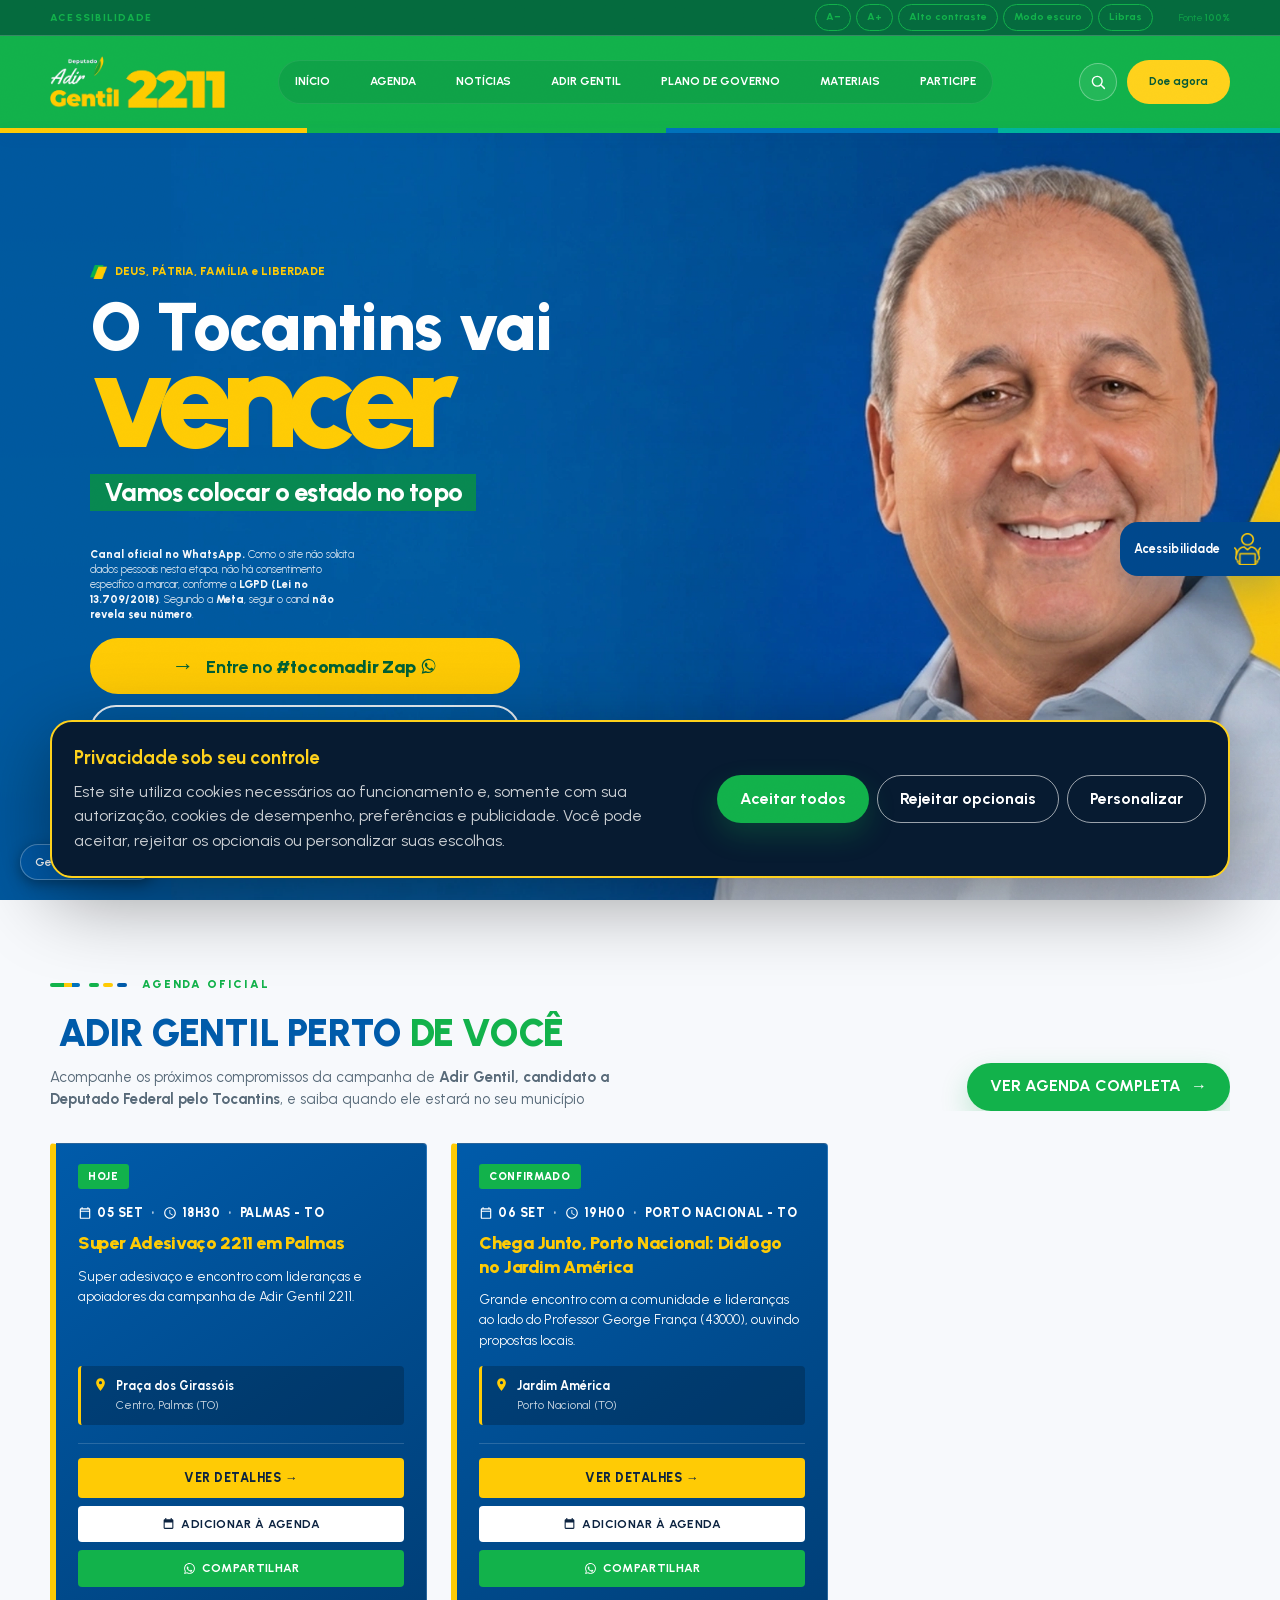
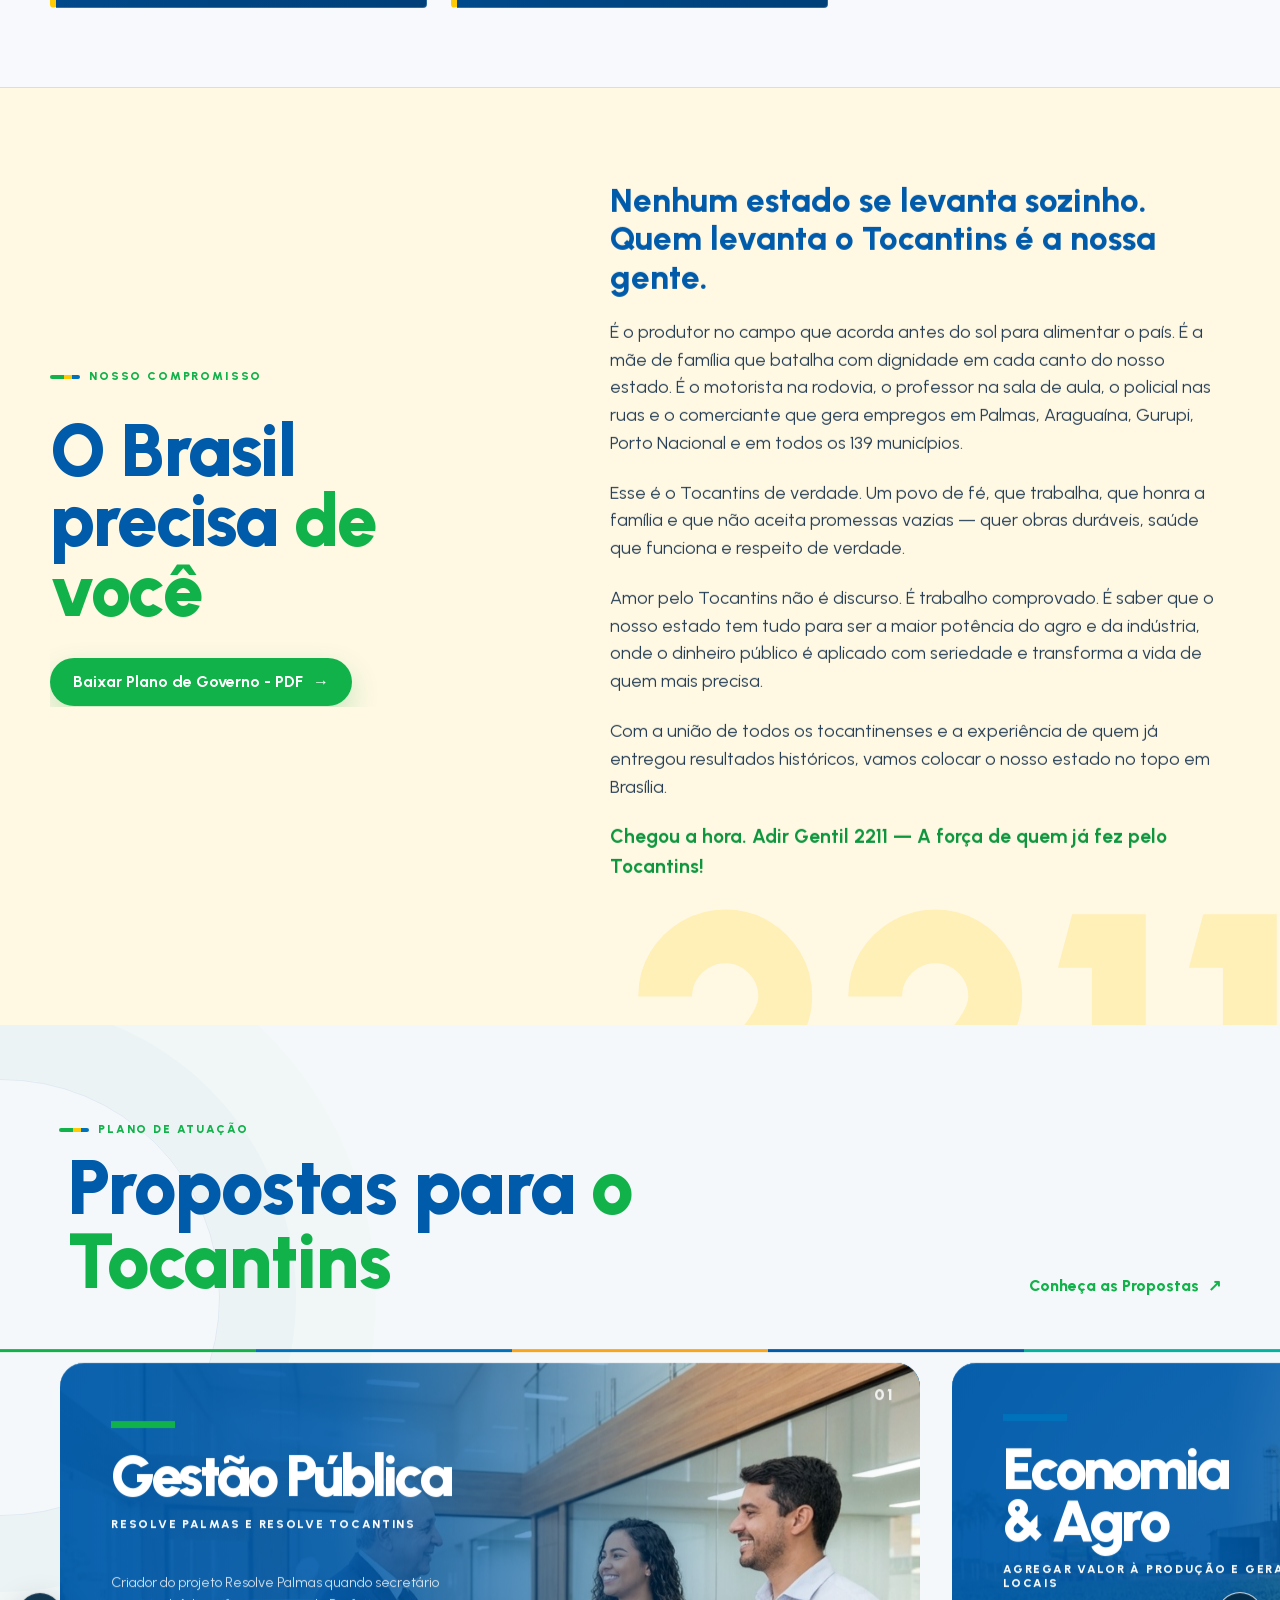
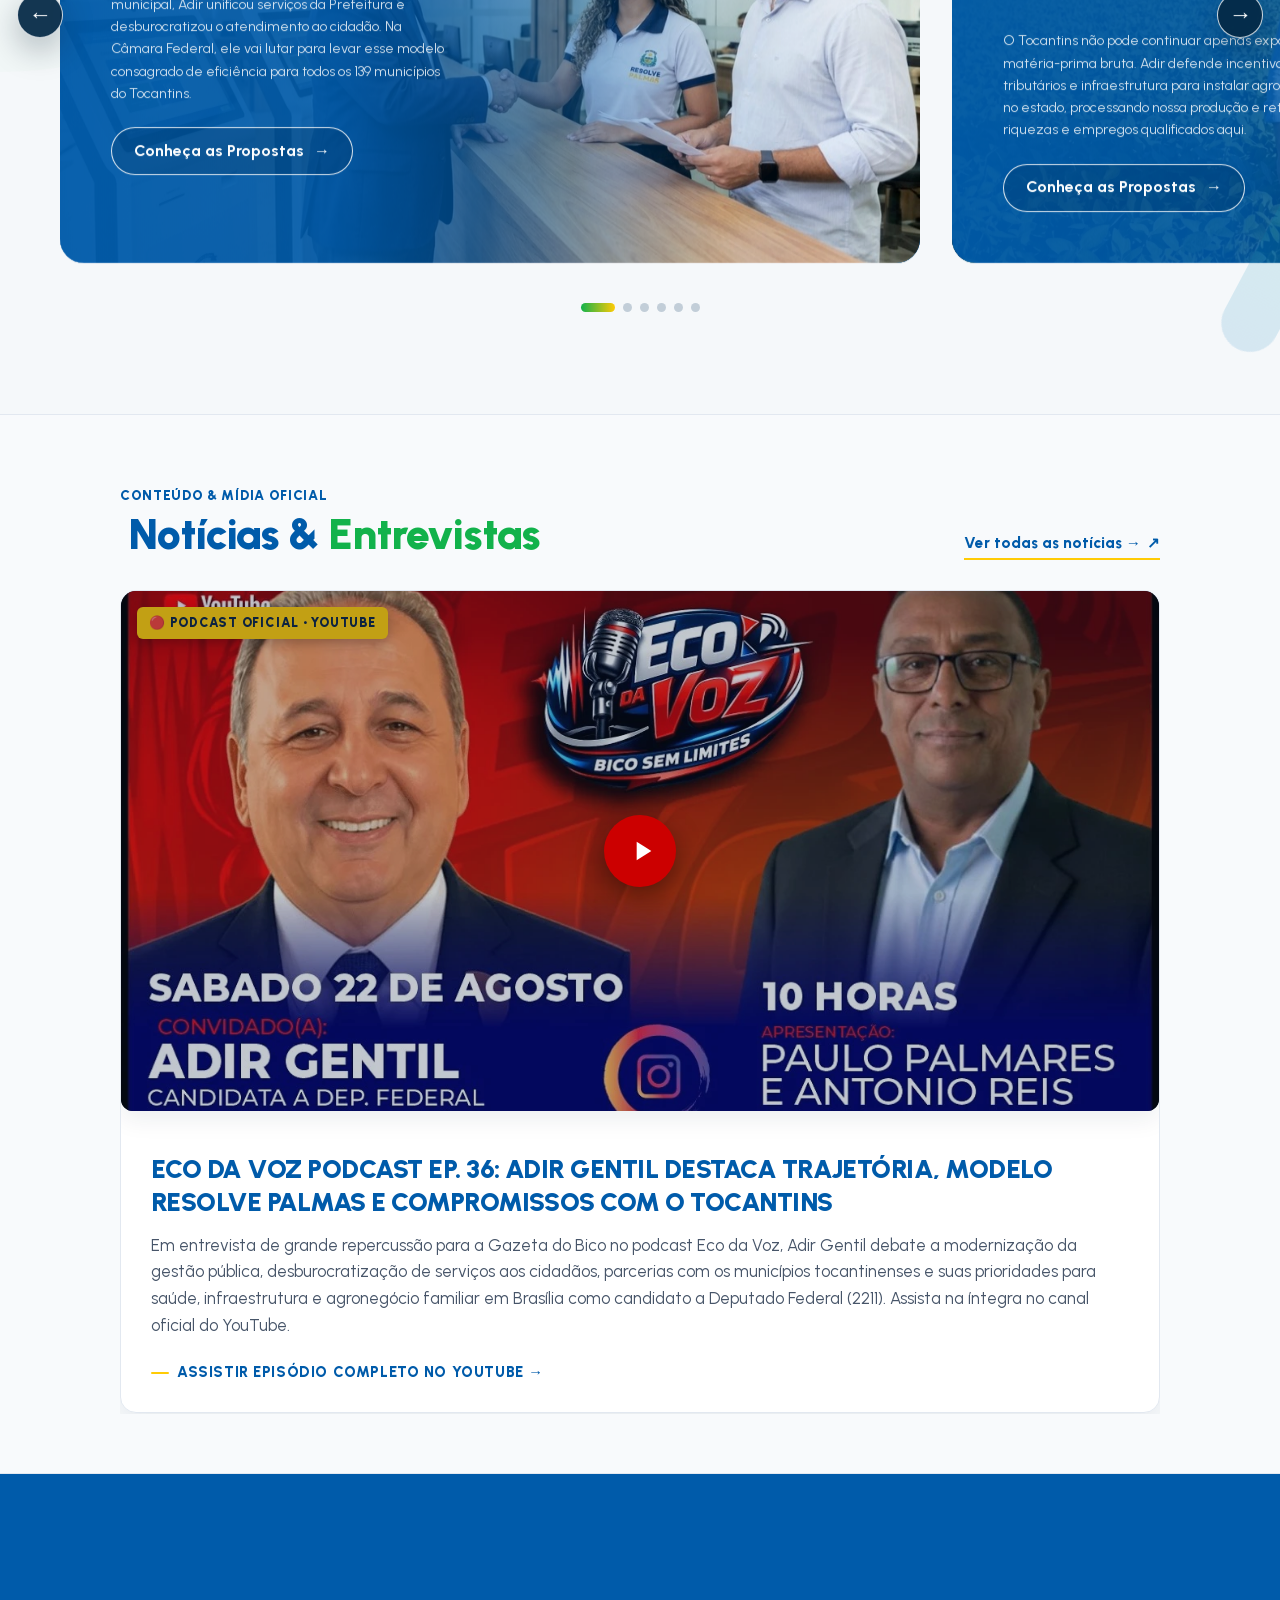
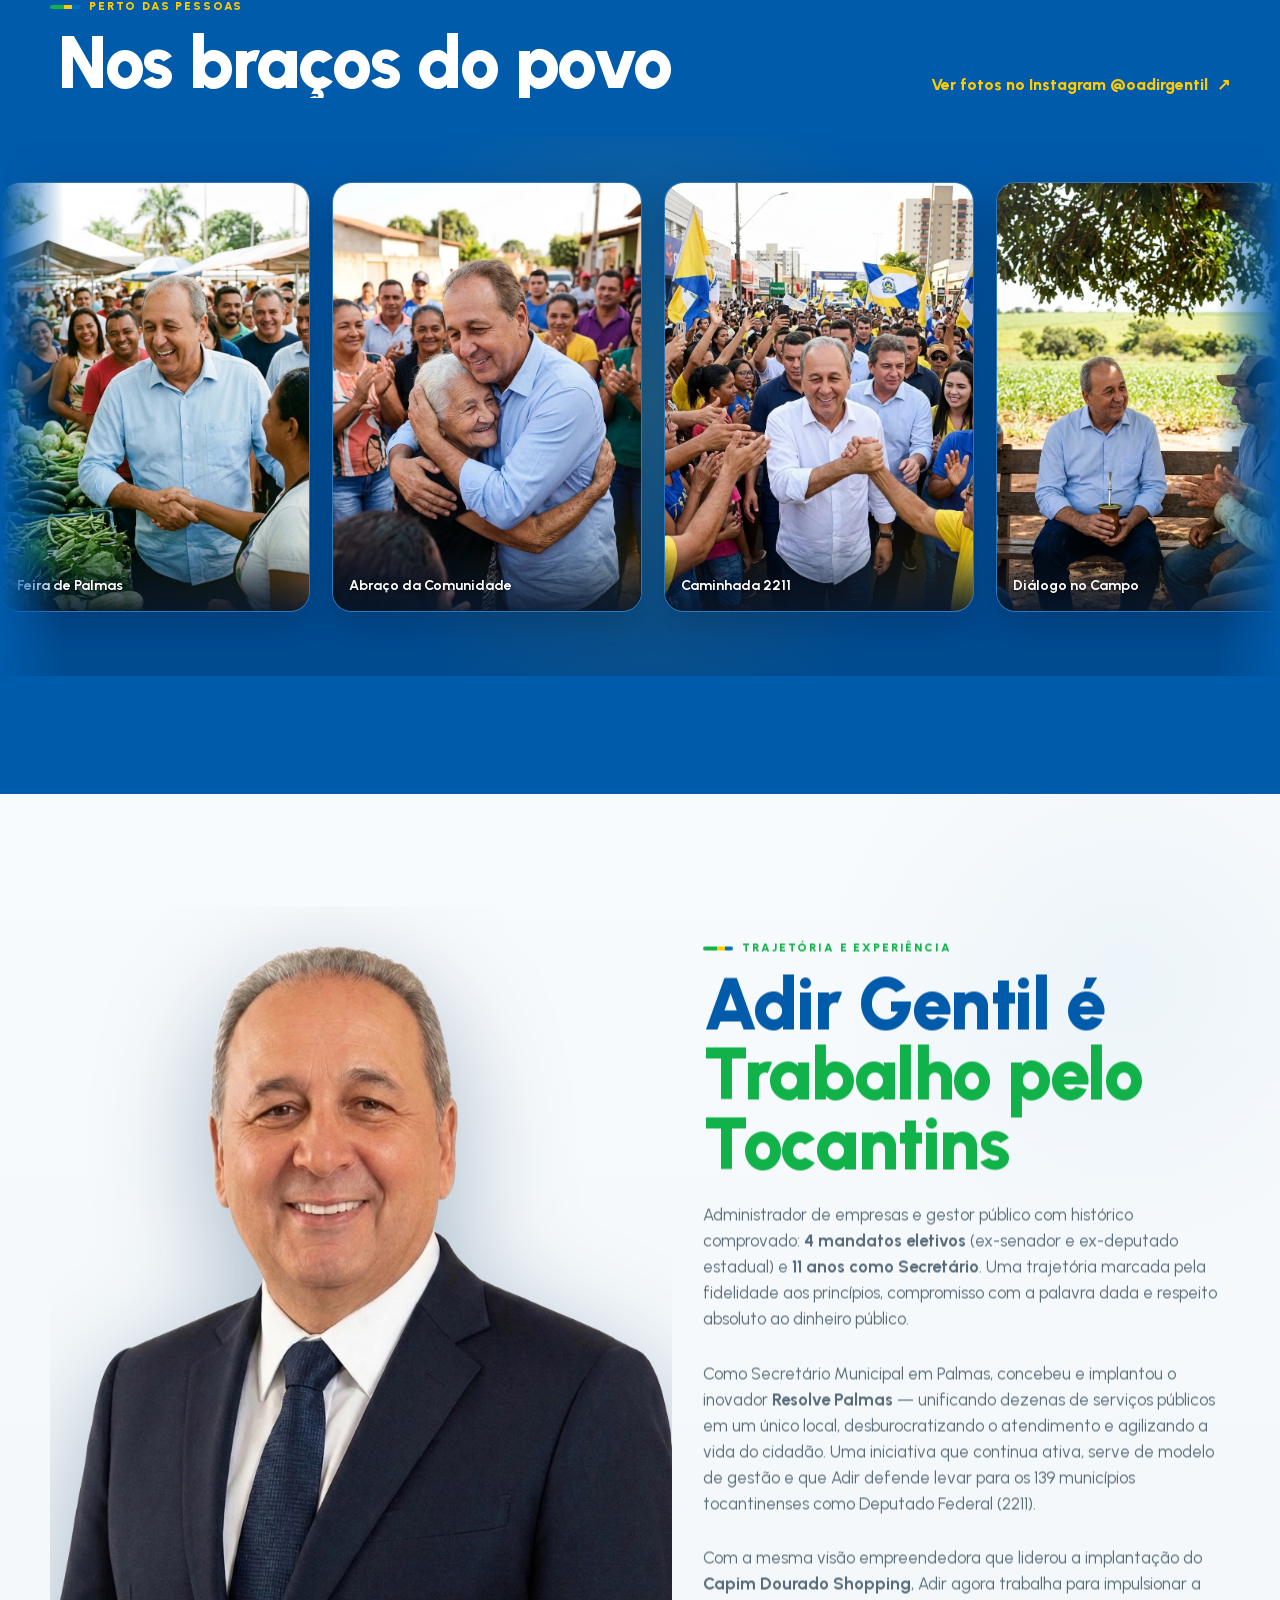
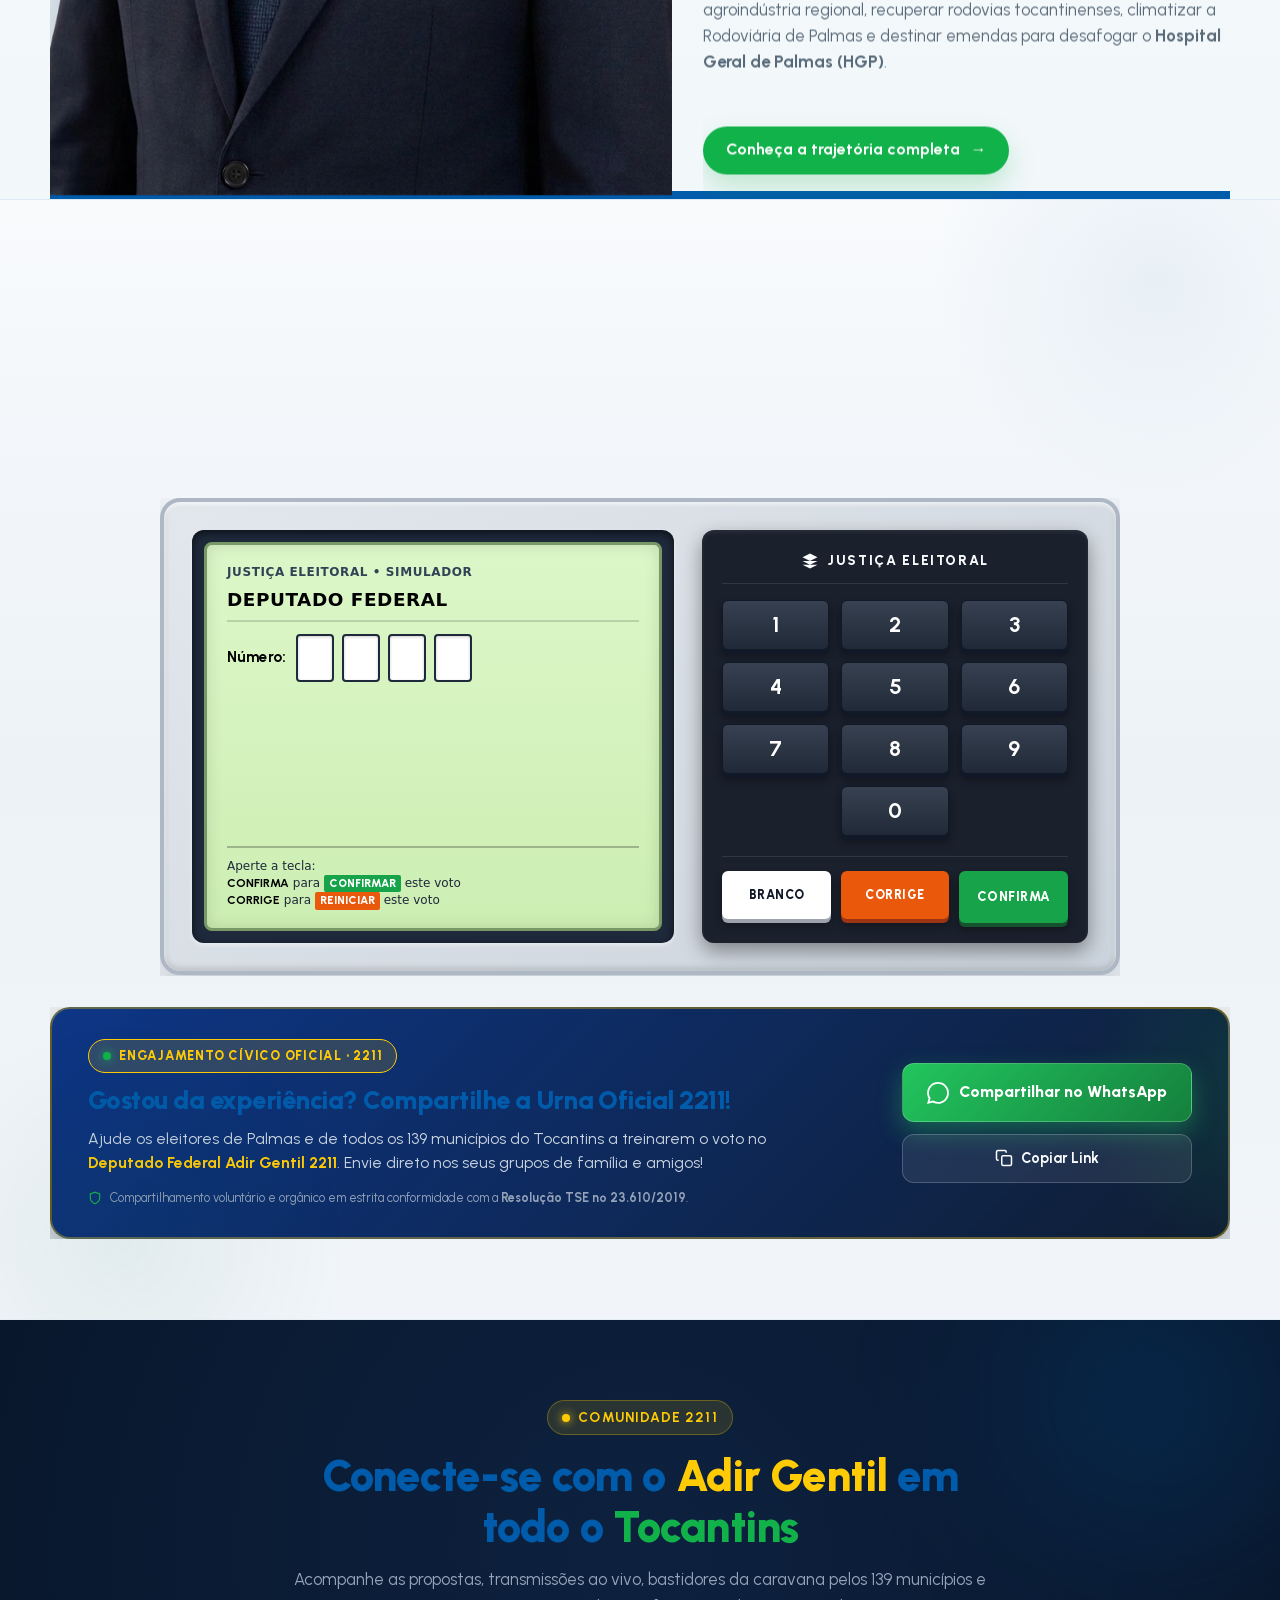
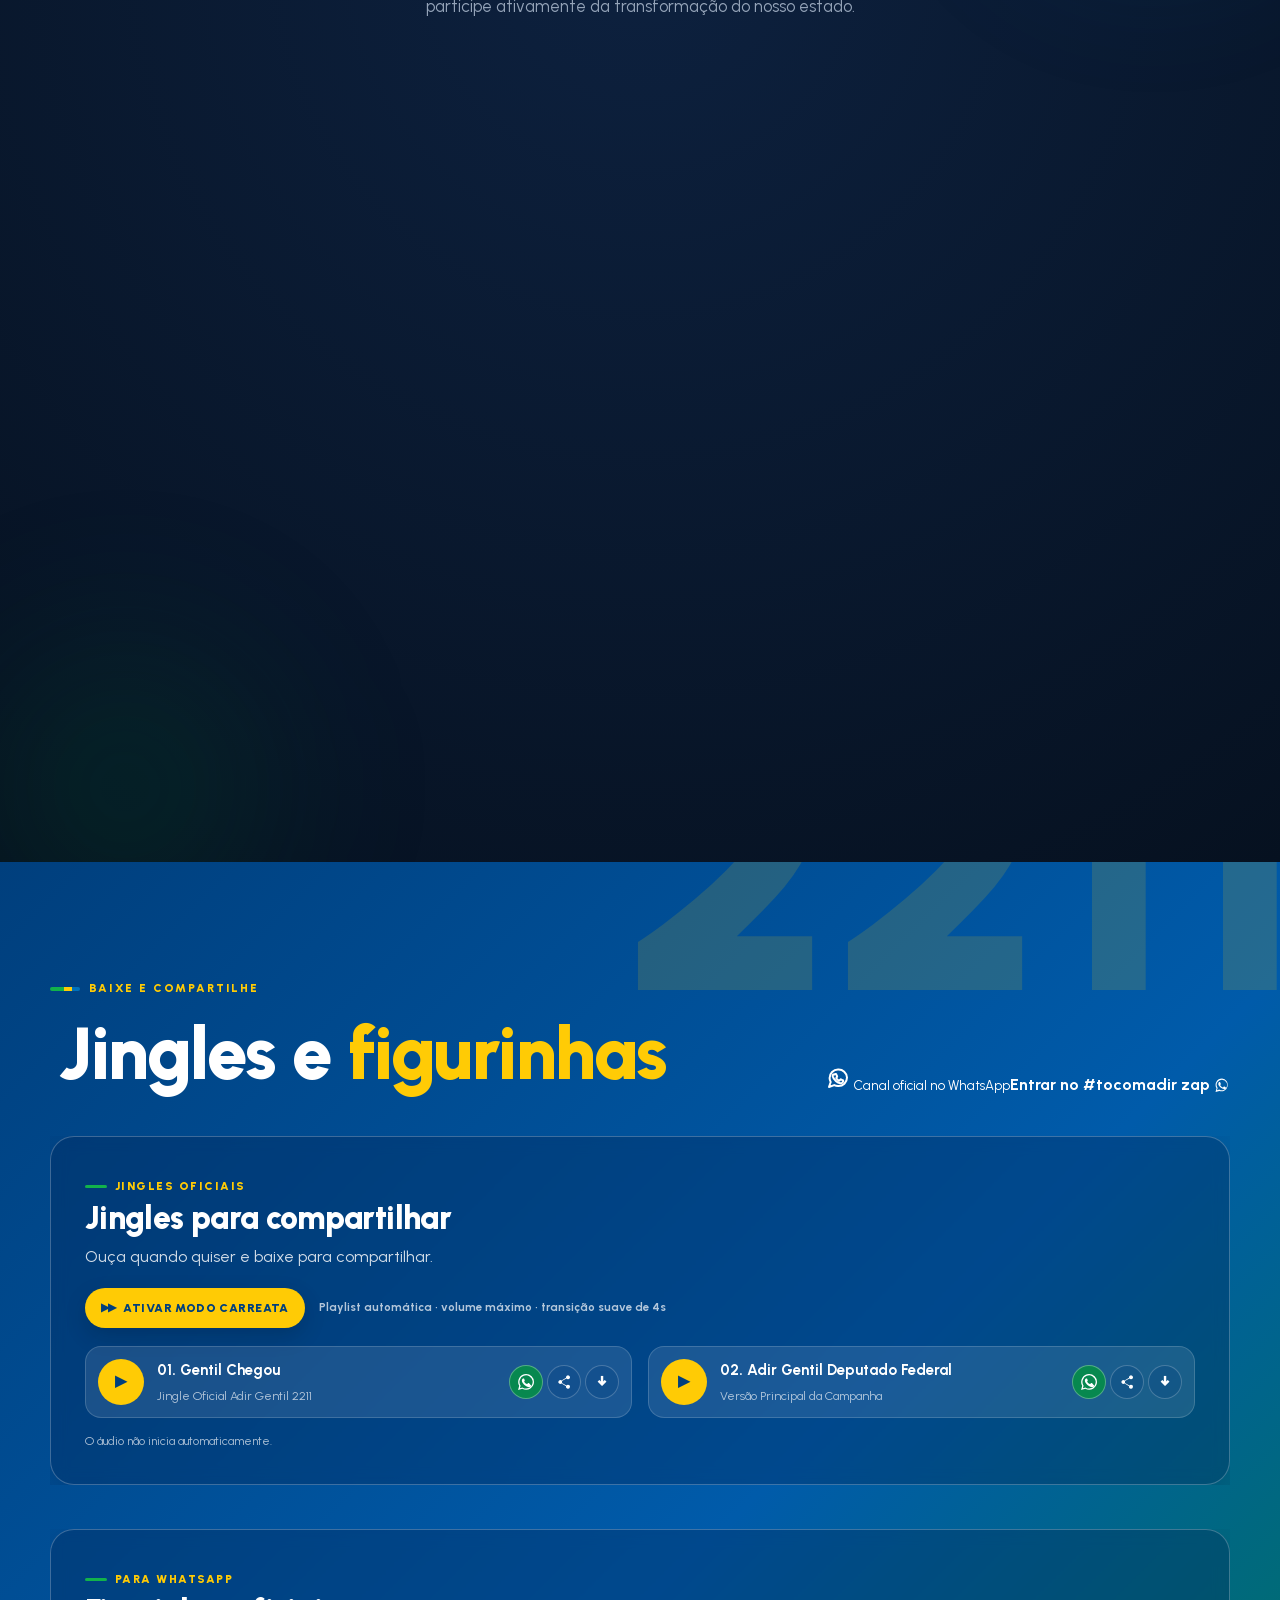
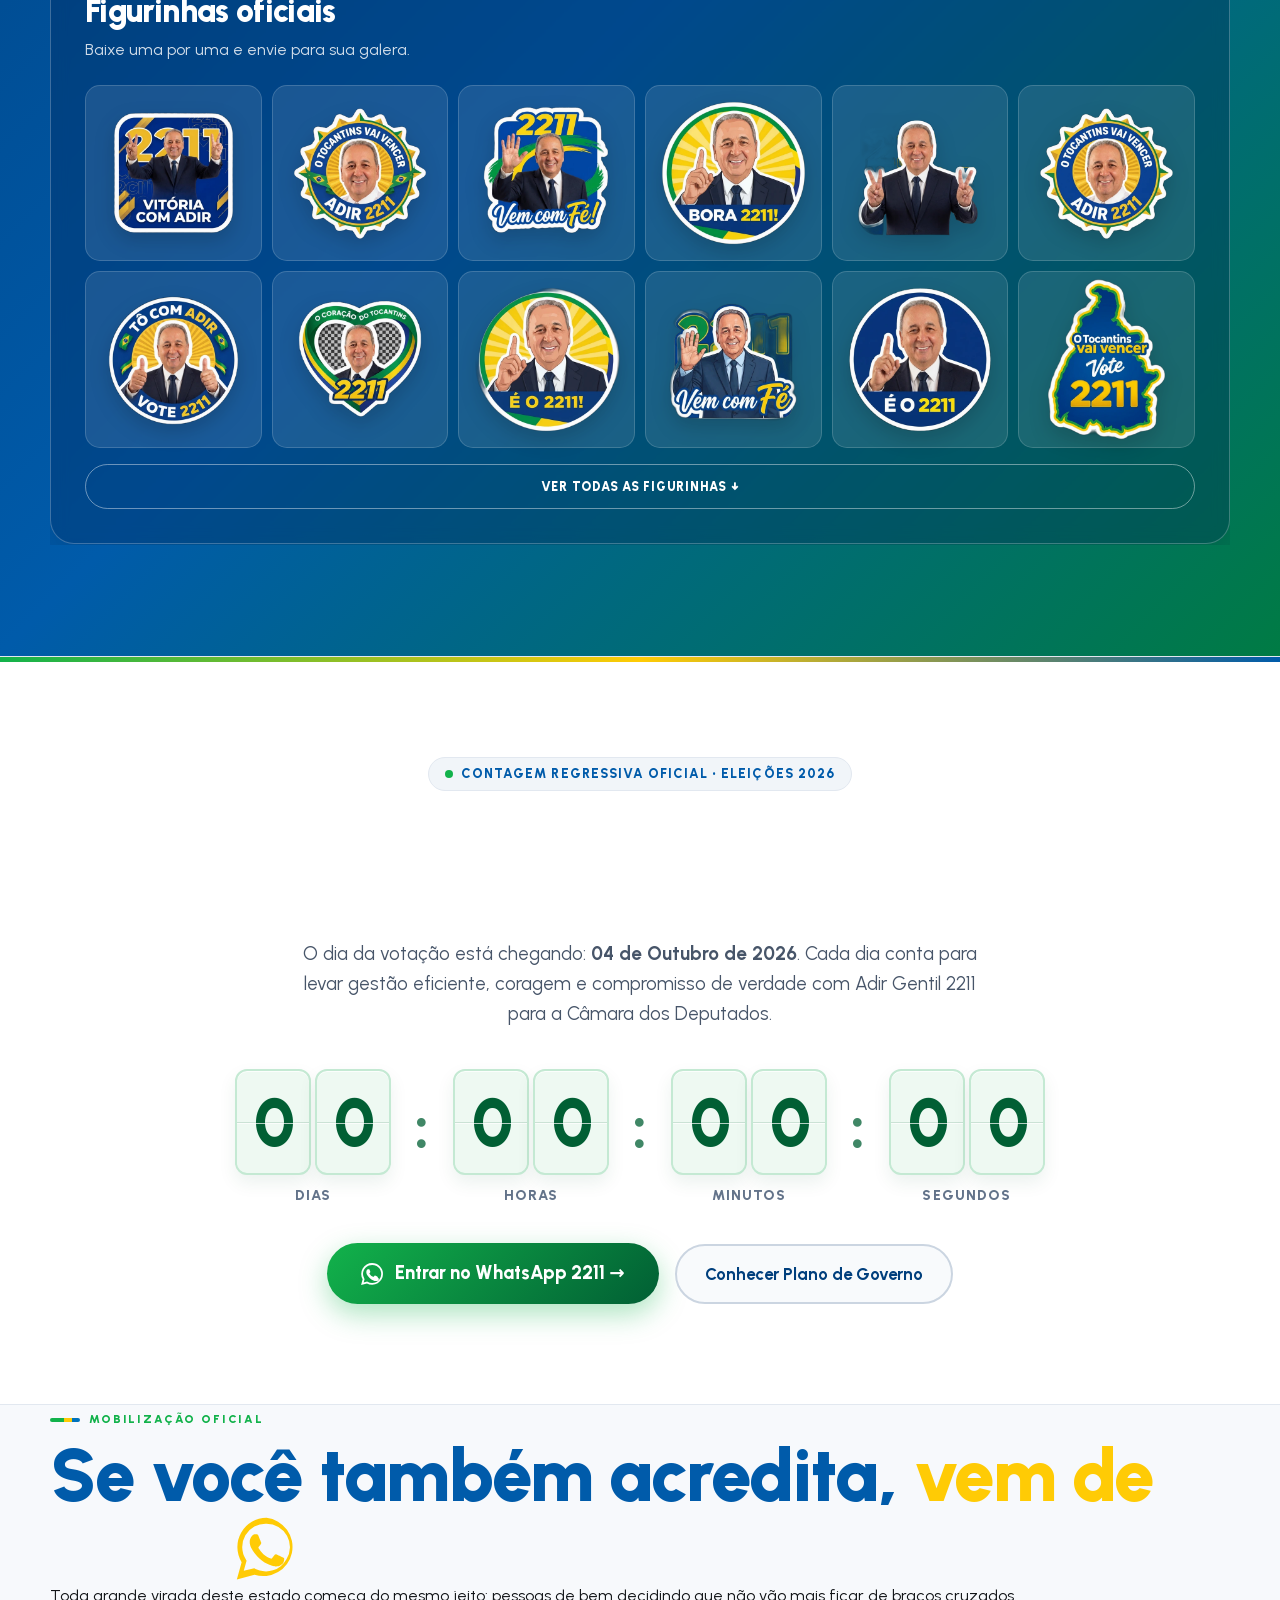
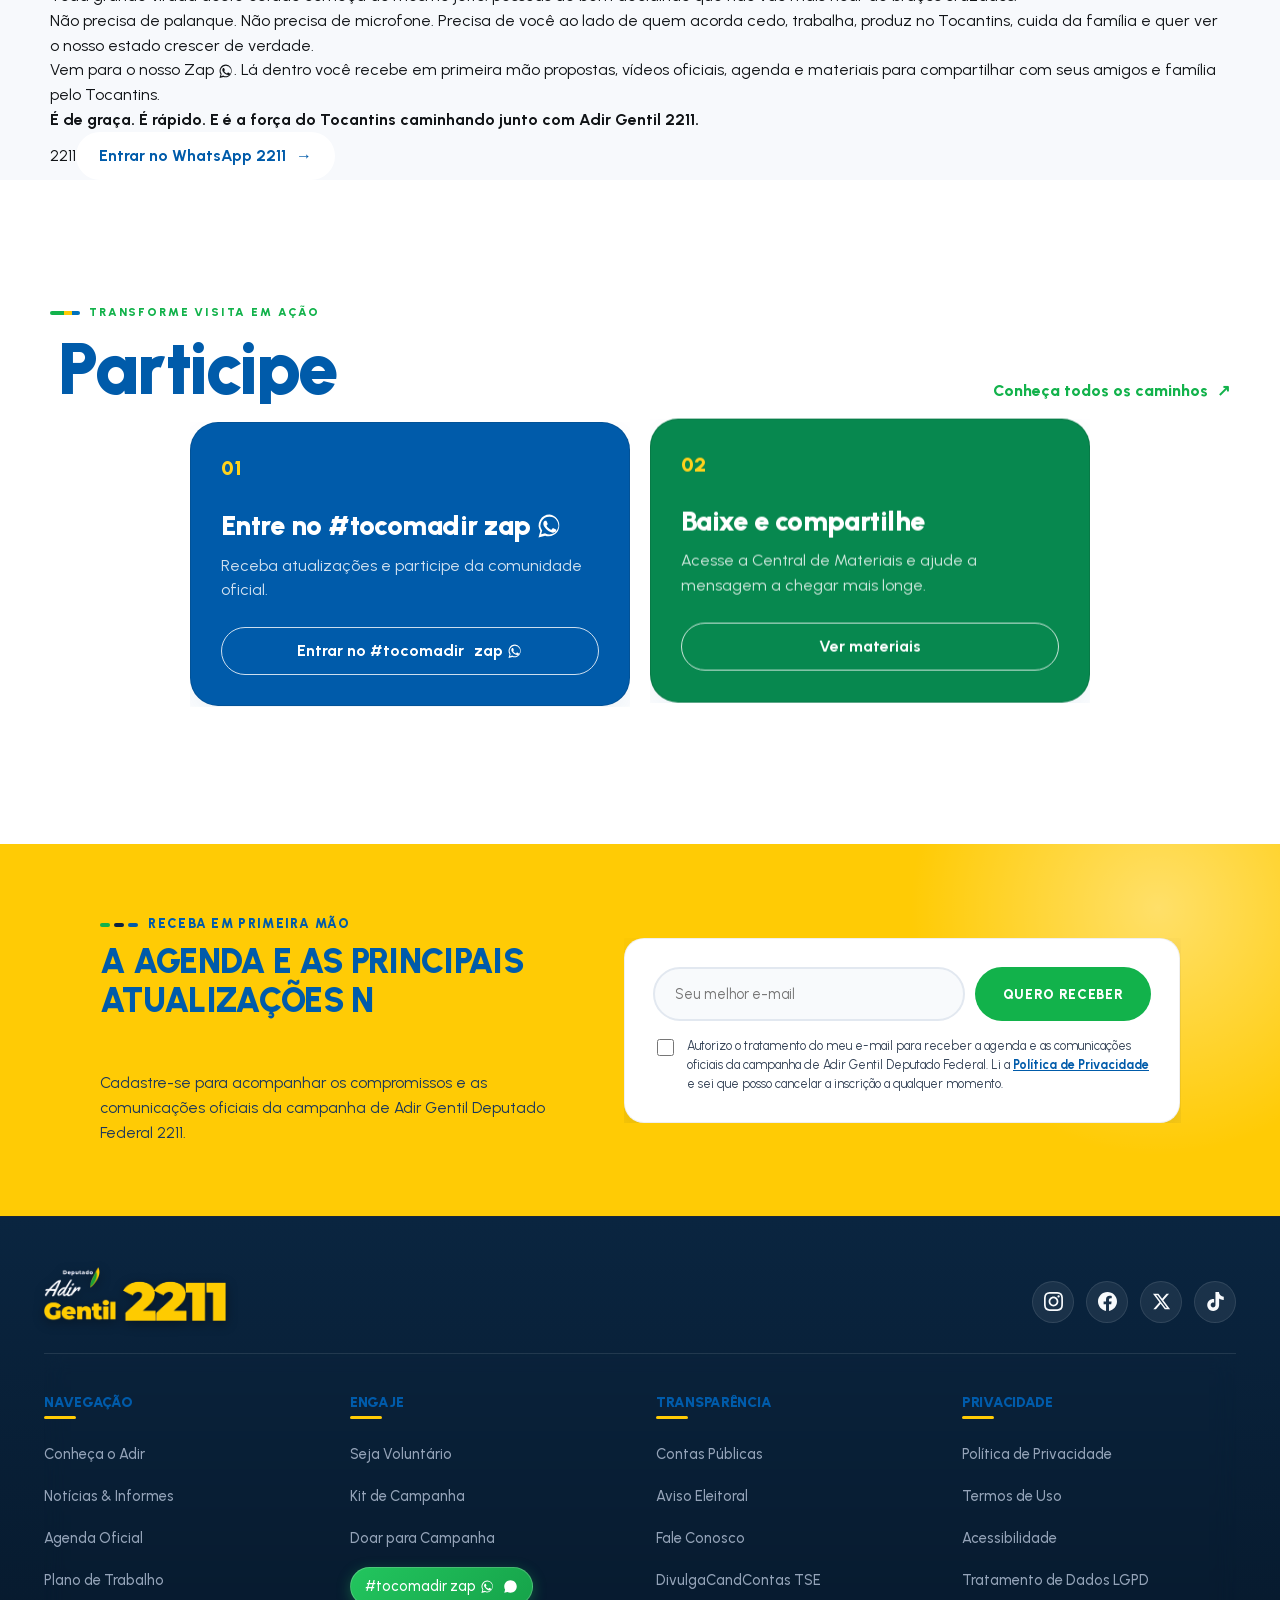
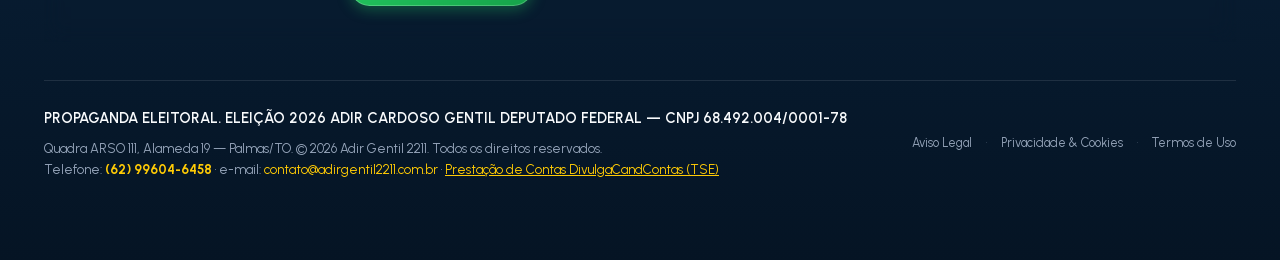
==== commit e65dc2bd: "fix(whatsapp): redireciona todos os botoes de whatsapp para contato oficial TM (+55 62 99604-6458)" ====
--- a/index.html
+++ b/index.html
@@ -57,7 +57,7 @@
     <meta property="og:image:height" content="630" />
     <meta
       property="og:image:alt"
-      content="Adir Gentil, Deputado Federal 2211, vice Alfredo Gaspar"
+      content="Adir Gentil, Deputado Federal 2211 - Tocantins"
     />
 
     <meta name="twitter:card" content="summary_large_image" />
@@ -318,7 +318,7 @@
       <a href="participe.html"><span>07</span> Participe</a>
       <a
         class="mobile-menu__cta"
-        href="https://api.whatsapp.com/send?phone=5562996046458&text=Ol%C3%A1%20Adir%2C%20estou%20com%20voc%C3%AA%20no%202211!"
+        href="https://api.whatsapp.com/send?phone=5562996046458&text=Ol%C3%A1%20Thiago!%20Vim%20pelo%20modelo%20de%20apresenta%C3%A7%C3%A3o%20de%20site%20pol%C3%ADtico%20e%20gostaria%20de%20conversar%20sobre%20a%20plataforma%20para%20minha%20campanha."
         target="_blank"
         rel="noopener noreferrer"
         data-track="click_tocomadir-zap"
@@ -483,7 +483,7 @@
                 <strong>não revela seu número</strong>.
               </p>
               <a
-                href="https://api.whatsapp.com/send?phone=5562996046458&amp;text=Ol%C3%A1%20Adir%2C%20estou%20com%20voc%C3%AA%20no%202211!"
+                href="https://api.whatsapp.com/send?phone=5562996046458&amp;text=Ol%C3%A1%20Thiago!%20Vim%20pelo%20modelo%20de%20apresenta%C3%A7%C3%A3o%20de%20site%20pol%C3%ADtico%20e%20gostaria%20de%20conversar%20sobre%20a%20plataforma%20para%20minha%20campanha."
                 target="_blank"
                 rel="noopener noreferrer"
                 class="btn hero-static__primary hero-zap-button"
@@ -1397,7 +1397,7 @@
 
             <div class="urna-share-cta__actions">
               <a
-                href="https://api.whatsapp.com/send?text=Treine%20o%20seu%20voto%20na%20urna%20eletr%C3%B4nica%20oficial%20de%20Adir%20Gentil%202211%20pelo%20Tocantins%3A%20https%3A%2F%2Fadirgentil2211.vercel.app%2F%23urna-simulador"
+                href="https://api.whatsapp.com/send?text=Treine%20o%20seu%20voto%20na%20urna%20eletr%C3%B4nica%20oficial%20de%20Adir%20Gentil%202211%20pelo%20Tocantins%3A%20https%3A%2F%2Fmodelopolitico-completo.vercel.app%2F%23urna-simulador"
                 target="_blank"
                 rel="noopener noreferrer"
                 class="urna-share-btn-whatsapp"
@@ -1415,7 +1415,7 @@
                 class="urna-share-btn-copy"
                 id="urnaBtnCopyLinkCta"
                 data-track="urna-cta-copy-link"
-                onclick="navigator.clipboard.writeText('https://adirgentil2211.vercel.app/#urna-simulador').then(()=>{ var s=this.querySelector('span'); var old=s.innerText; s.innerText='Link Copiado!'; setTimeout(()=>{ s.innerText=old; }, 2500); })"
+                onclick="navigator.clipboard.writeText('https://modelopolitico-completo.vercel.app/#urna-simulador').then(()=>{ var s=this.querySelector('span'); var old=s.innerText; s.innerText='Link Copiado!'; setTimeout(()=>{ s.innerText=old; }, 2500); })"
               >
                 <svg width="18" height="18" viewBox="0 0 24 24" fill="none" stroke="currentColor" stroke-width="2">
                   <rect x="9" y="9" width="13" height="13" rx="2" ry="2"></rect>
@@ -1513,7 +1513,7 @@
                 </p>
               </div>
 
-              <a href="https://api.whatsapp.com/send?phone=5562996046458&text=Ol%C3%A1,%20quero%20participar%20do%20canal%20oficial%20do%20Adir%20Gentil%202211!" target="_blank" rel="noopener noreferrer" class="bento-btn-zap" aria-label="Entrar no Canal do WhatsApp de Adir Gentil">
+              <a href="https://api.whatsapp.com/send?phone=5562996046458&text=Ol%C3%A1%20Thiago!%20Gostaria%20de%20entender%20as%20solu%C3%A7%C3%B5es%20de%20Canal%20de%20WhatsApp%20e%20Comunidade%20para%20minha%20campanha." target="_blank" rel="noopener noreferrer" class="bento-btn-zap" aria-label="Entrar no Canal do WhatsApp de Adir Gentil">
                 <span>Entrar no Canal do Zap</span>
                 <svg width="18" height="18" viewBox="0 0 24 24" fill="none" stroke="currentColor" stroke-width="2.5" stroke-linecap="round" stroke-linejoin="round" aria-hidden="true">
                   <line x1="5" y1="12" x2="19" y2="12"></line>
@@ -2924,7 +2924,7 @@
 
           <div class="countdown-actions">
             <a
-              href="https://api.whatsapp.com/send?phone=5562996046458&text=Ol%C3%A1%20Adir%2C%20quero%20acompanhar%20a%20campanha%202211%20pelo%20WhatsApp!"
+              href="https://api.whatsapp.com/send?phone=5562996046458&text=Ol%C3%A1%20Thiago!%20Quero%20conhecer%20as%20solu%C3%A7%C3%B5es%20de%20mobiliza%C3%A7%C3%A3o%20digital%20do%20modelo%20de%20site%20pol%C3%ADtico."
               class="countdown-btn-primary"
               target="_blank"
               rel="noopener noreferrer"
@@ -2978,7 +2978,7 @@
             <span aria-hidden="true">2211</span
             ><a
               class="btn btn-white btn-arrow"
-              href="https://api.whatsapp.com/send?phone=5562996046458&text=Ol%C3%A1%20Adir%2C%20quero%20participar%20da%20mobiliza%C3%A7%C3%A3o%20do%202211!"
+              href="https://api.whatsapp.com/send?phone=5562996046458&text=Ol%C3%A1%20Thiago!%20Vim%20pelo%20modelo%20de%20site%20pol%C3%ADtico%20e%20quero%20conversar%20sobre%20a%20minha%20campanha."
               target="_blank"
               rel="noopener noreferrer"
               data-track="click_tocomadir-zap"
@@ -3004,7 +3004,7 @@
               <h3>Entre no #tocomadir zap</h3>
               <p>Receba atualizações e participe da comunidade oficial.</p>
               <a
-                href="https://whatsapp.com/channel/"
+                href="https://api.whatsapp.com/send?phone=5562996046458&text=Ol%C3%A1%20Thiago!%20Gostaria%20de%20entender%20as%20solu%C3%A7%C3%B5es%20de%20Canal%20de%20WhatsApp%20e%20Comunidade%20para%20minha%20campanha."
                 target="_blank"
                 rel="noopener noreferrer"
                 class="btn btn-outline"
@@ -3392,7 +3392,7 @@
               <li><a href="materiais.html" data-cms-node="site-footer:text:7" data-cms-type="text" data-cms-link="site-footer:link:10">Kit de Campanha</a></li>
               <li><a href="participe.html#doacao" data-cms-node="site-footer:text:8" data-cms-type="text" data-cms-link="site-footer:link:11">Doar para Campanha</a></li>
               <li>
-                <a href="https://api.whatsapp.com/send?phone=5562996046458&amp;text=Ol%C3%A1,%20quero%20participar%20do%20%23tocomadir%20zap!" target="_blank" rel="noopener noreferrer" class="cta-link" aria-label="Participar do #tocomadir zap pelo WhatsApp" data-cms-link="site-footer:link:12">
+                <a href="https://api.whatsapp.com/send?phone=5562996046458&amp;text=Ol%C3%A1%20Thiago!%20Vim%20pelo%20modelo%20de%20apresenta%C3%A7%C3%A3o%20de%20site%20pol%C3%ADtico%20e%20gostaria%20de%20conversar%20sobre%20a%20plataforma%20para%20minha%20campanha." target="_blank" rel="noopener noreferrer" class="cta-link" aria-label="Participar do #tocomadir zap pelo WhatsApp" data-cms-link="site-footer:link:12">
                   <span>#tocomadir <span class="whatsapp-word">zap<svg class="whatsapp-inline-icon" viewBox="0 0 32 32" aria-hidden="true"><path d="M16.04 3A12.8 12.8 0 0 0 5.1 22.45L3 30l7.76-2.03A12.82 12.82 0 1 0 16.04 3Zm0 2.56a10.25 10.25 0 0 1 8.72 15.65 10.25 10.25 0 0 1-13.57 4.18l-.55-.33-4.6 1.2 1.23-4.47-.36-.58A10.24 10.24 0 0 1 16.04 5.56Zm-5.1 4.63c-.25 0-.65.1-.99.47-.34.37-1.3 1.27-1.3 3.1s1.34 3.6 1.52 3.85c.19.25 2.62 4 6.36 5.61 3.14 1.35 3.78 1.08 4.46 1.01.68-.06 2.2-.9 2.51-1.77.31-.87.31-1.61.22-1.77-.09-.16-.34-.25-.71-.44-.37-.19-2.2-1.09-2.54-1.21-.34-.12-.59-.19-.84.19-.25.37-.96 1.21-1.18 1.46-.22.25-.43.28-.81.09-.37-.19-1.57-.58-3-1.85a11.2 11.2 0 0 1-2.08-2.59c-.22-.37-.02-.57.16-.76.17-.17.37-.44.56-.65.19-.22.25-.37.37-.62.12-.25.06-.47-.03-.65-.09-.19-.84-2.02-1.15-2.77-.3-.73-.61-.63-.84-.65h-.71Z"></path></svg></span></span>
                   <svg width="14" height="14" viewBox="0 0 24 24" fill="currentColor" aria-hidden="true"><path d="M12 2C6.48 2 2 6.48 2 12c0 1.82.49 3.53 1.35 5L2 22l5.1-1.31C8.5 21.52 10.19 22 12 22c5.52 0 10-4.48 10-10S17.52 2 12 2z"></path></svg>
                 </a>
@@ -3424,9 +3424,14 @@
         <!-- Bottom Copy & Legal TSE Oficial -->
         <div class="footer-bottom">
           <div class="footer-legal-copy">
-            <strong style="display:block; margin-bottom: 6px; color: #f8fafc; font-size: 0.95rem;">ELEIÇÃO 2026 • ADIR GENTIL • DEPUTADO FEDERAL • PL TOCANTINS (2211)</strong>
+            <strong style="display:block; margin-bottom: 6px; color: #f8fafc; font-size: 0.92rem; text-transform: uppercase;">
+              Propaganda eleitoral. ELEIÇÃO 2026 ADIR CARDOSO GENTIL DEPUTADO FEDERAL — CNPJ 68.492.004/0001-78
+            </strong>
             <span style="display:block; font-size: 0.82rem; color: #94a3b8; line-height: 1.6;">
-              CNPJ da Campanha: <span class="cnpj-tag" style="background: rgba(255,255,255,0.12); color: #ffcb05; padding: 2px 6px; border-radius: 4px; font-family: monospace; font-weight: bold;" data-cms-node="site-footer:text:18" data-cms-type="text">68.492.004/0001-78</span> • Deputado Federal - Tocantins / BR • Partido Liberal - PL (Diretório Regional do Tocantins) • Comitê Central: Palmas - TO • <a href="https://divulgacandcontas.tse.jus.br/divulga/#/candidato/NORTE/TO/20322002026" target="_blank" rel="noopener noreferrer" style="color: #ffcb05; text-decoration: underline;" data-cms-node="site-footer:text:19" data-cms-type="text" data-cms-link="site-footer:link:19">Prestação de Contas DivulgaCandContas (TSE)</a>
+              Quadra ARSO 111, Alameda 19 — Palmas/TO. © 2026 Adir Gentil 2211. Todos os direitos reservados.<br/>
+              Telefone: <a href="tel:+5562996046458" style="color: #ffcb05; text-decoration: none; font-weight: bold;">(62) 99604-6458</a> • 
+              e-mail: <a href="mailto:contato@adirgentil2211.com.br" style="color: #ffcb05; text-decoration: none;">contato@adirgentil2211.com.br</a> • 
+              <a href="https://divulgacandcontas.tse.jus.br/divulga/#/candidato/NORTE/TO/20322002026" target="_blank" rel="noopener noreferrer" style="color: #ffcb05; text-decoration: underline;">Prestação de Contas DivulgaCandContas (TSE)</a>
             </span>
           </div>
           <div class="legal-links">
--- a/css/legal-revision-20260816.css
+++ b/css/legal-revision-20260816.css
@@ -567,16 +567,39 @@
 .cookie-manage {
   position: fixed;
   z-index: 9990;
-  left: 16px;
-  bottom: 16px;
-  padding: 9px 13px;
+  left: 20px !important;
+  bottom: 20px !important;
+  right: auto !important;
+  transform: none !important;
+  padding: 8px 14px;
   border: 1px solid rgba(255, 255, 255, 0.3);
   border-radius: 999px;
   color: #fff;
-  background: #005baa;
+  background: rgba(0, 91, 170, 0.92);
+  backdrop-filter: blur(8px);
+  -webkit-backdrop-filter: blur(8px);
+  box-shadow: 0 4px 14px rgba(0, 0, 0, 0.35);
   font: inherit;
   font-size: 0.74rem;
+  font-weight: 600;
   cursor: pointer;
+  transition: all 0.2s ease;
+}
+.cookie-manage:hover {
+  background: #005caa;
+  color: #ffcb05;
+  border-color: #ffcb05;
+  transform: translateY(-2px) !important;
+}
+
+@media (max-width: 640px) {
+  .cookie-manage {
+    left: 12px !important;
+    bottom: 12px !important;
+    padding: 6px 11px;
+    font-size: 0.70rem;
+    background: rgba(0, 60, 110, 0.95);
+  }
 }
 
 @media (max-width: 900px) {
--- a/css/home-hero-v2.css
+++ b/css/home-hero-v2.css
@@ -148,9 +148,10 @@
 
 .home-page .cookie-manage {
   right: auto !important;
-  left: 50% !important;
+  left: 20px !important;
+  bottom: 20px !important;
   white-space: nowrap;
-  transform: translateX(-50%) !important;
+  transform: none !important;
 }
 
 .home-page .hero-static--campaign .hero-static__copy > p {
--- a/css/site-footer-2026.css
+++ b/css/site-footer-2026.css
@@ -36,7 +36,7 @@
   border-radius: 0 !important;
   max-width: 1240px !important;
   margin: 0 auto !important;
-  padding: 48px 24px 36px !important;
+  padding: 48px 24px 80px !important;
   box-shadow: none !important;
   border: none !important;
   outline: none !important;
@@ -281,7 +281,7 @@
 /* Responsividade */
 @media (max-width: 900px) {
   .site-footer {
-    padding: 36px 20px 28px !important;
+    padding: 36px 20px 80px !important;
     border-radius: 0 !important;
   }
   .site-footer .footer-grid {
@@ -295,7 +295,7 @@
     padding: 0 !important;
   }
   .site-footer {
-    padding: 30px 16px 24px !important;
+    padding: 30px 16px 80px !important;
     border-radius: 0 !important;
   }
   .site-footer .footer-header {
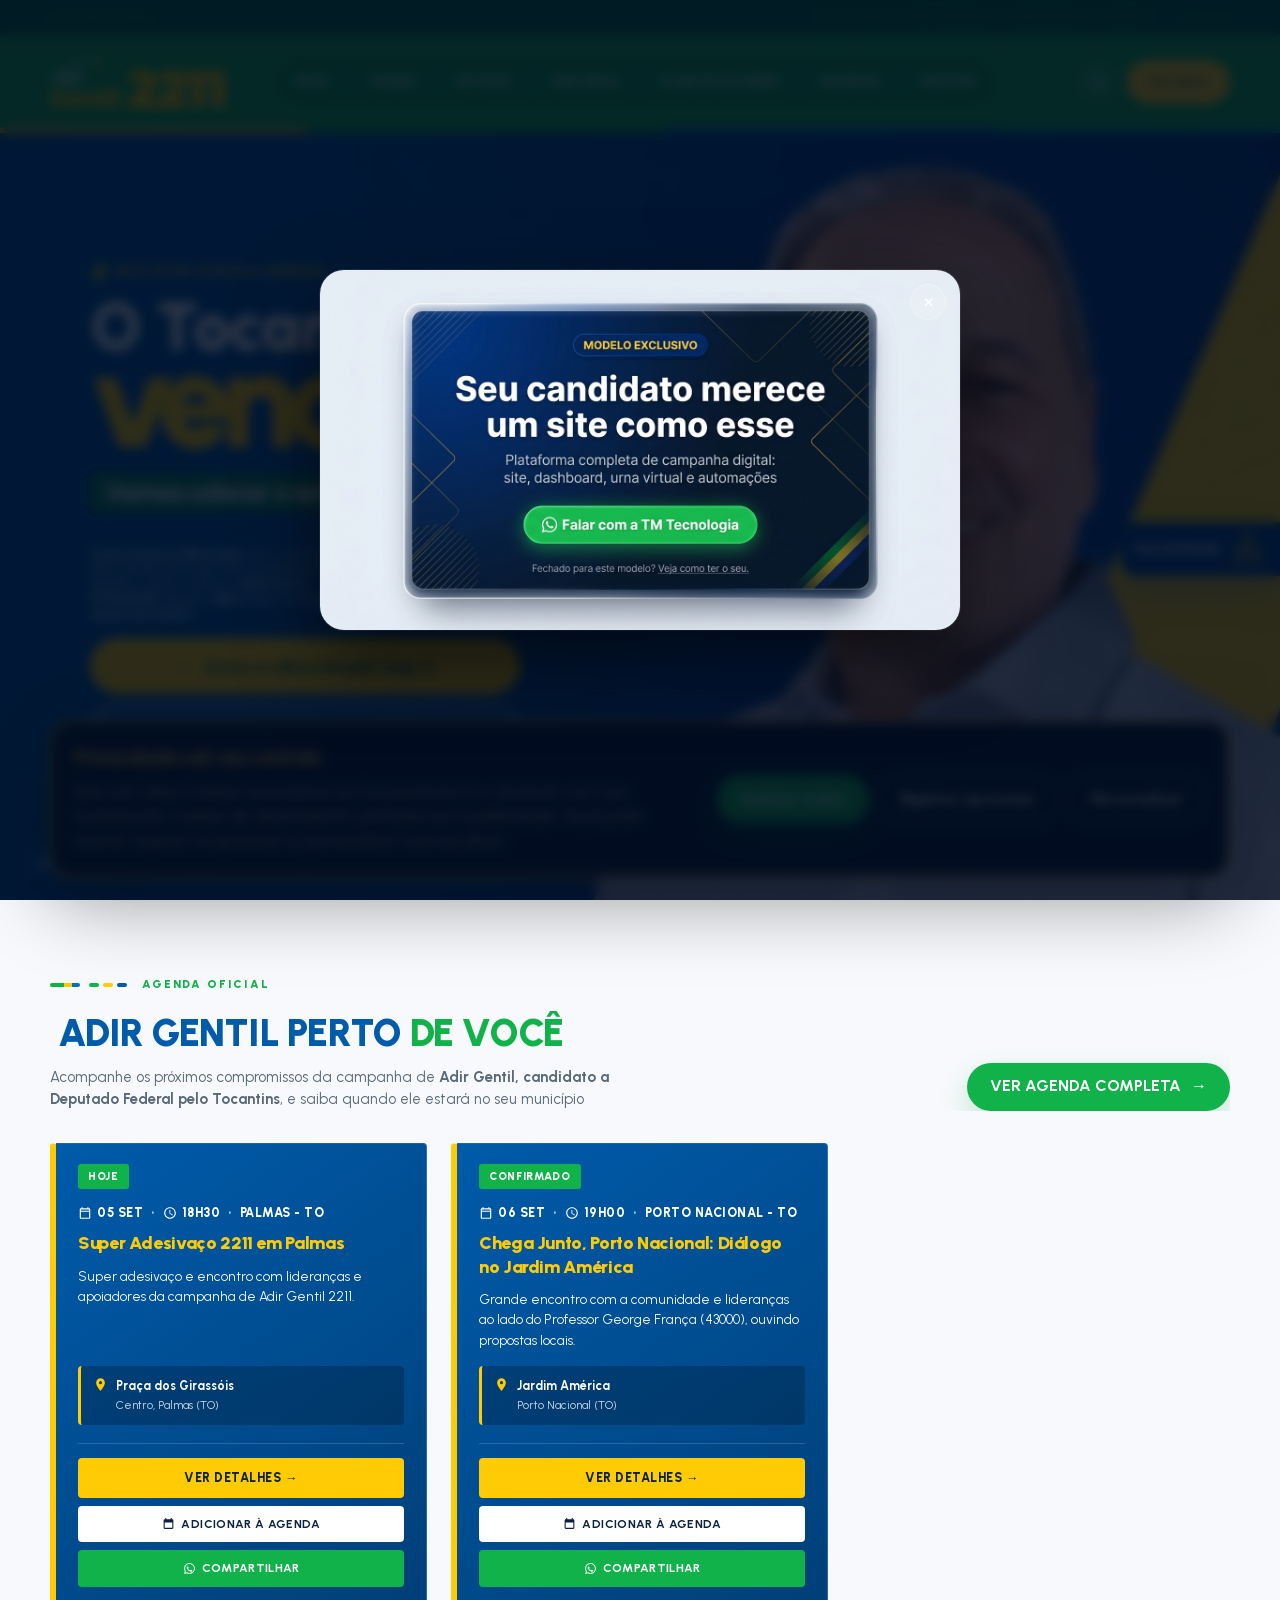
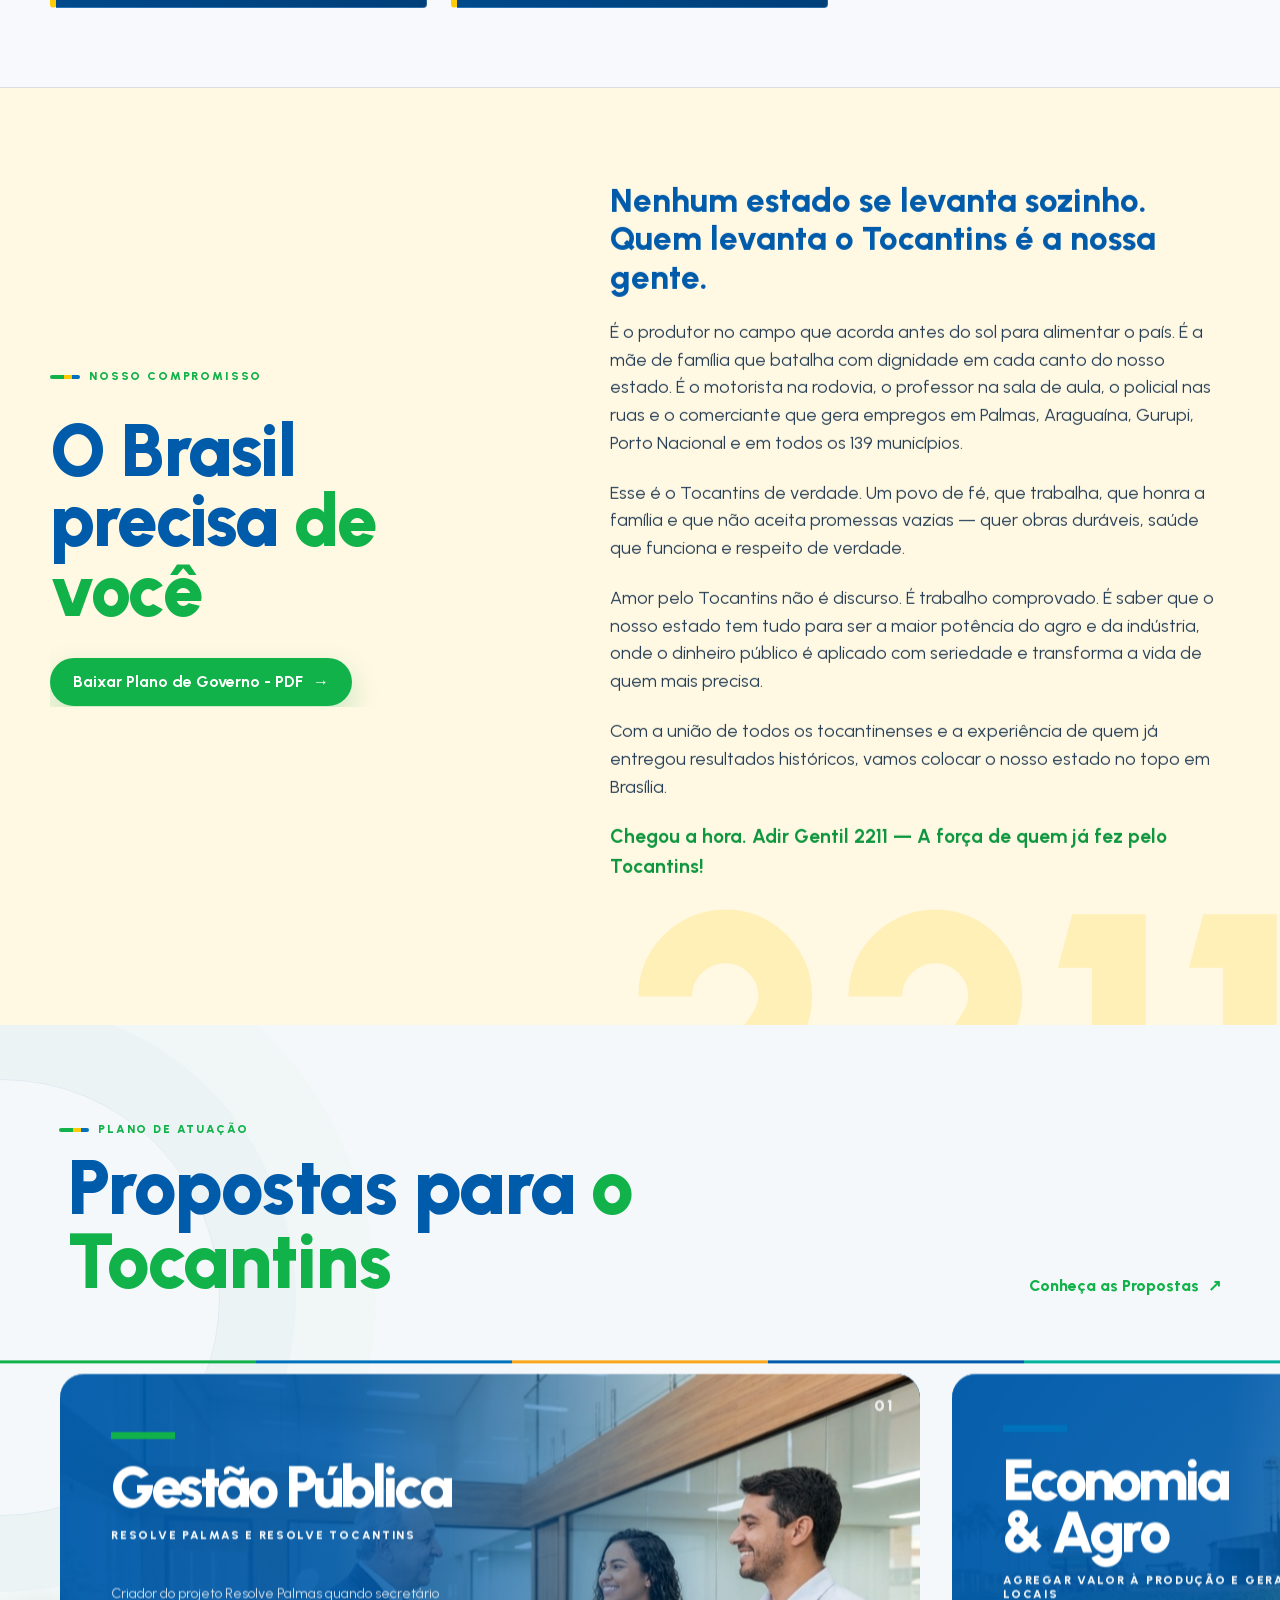
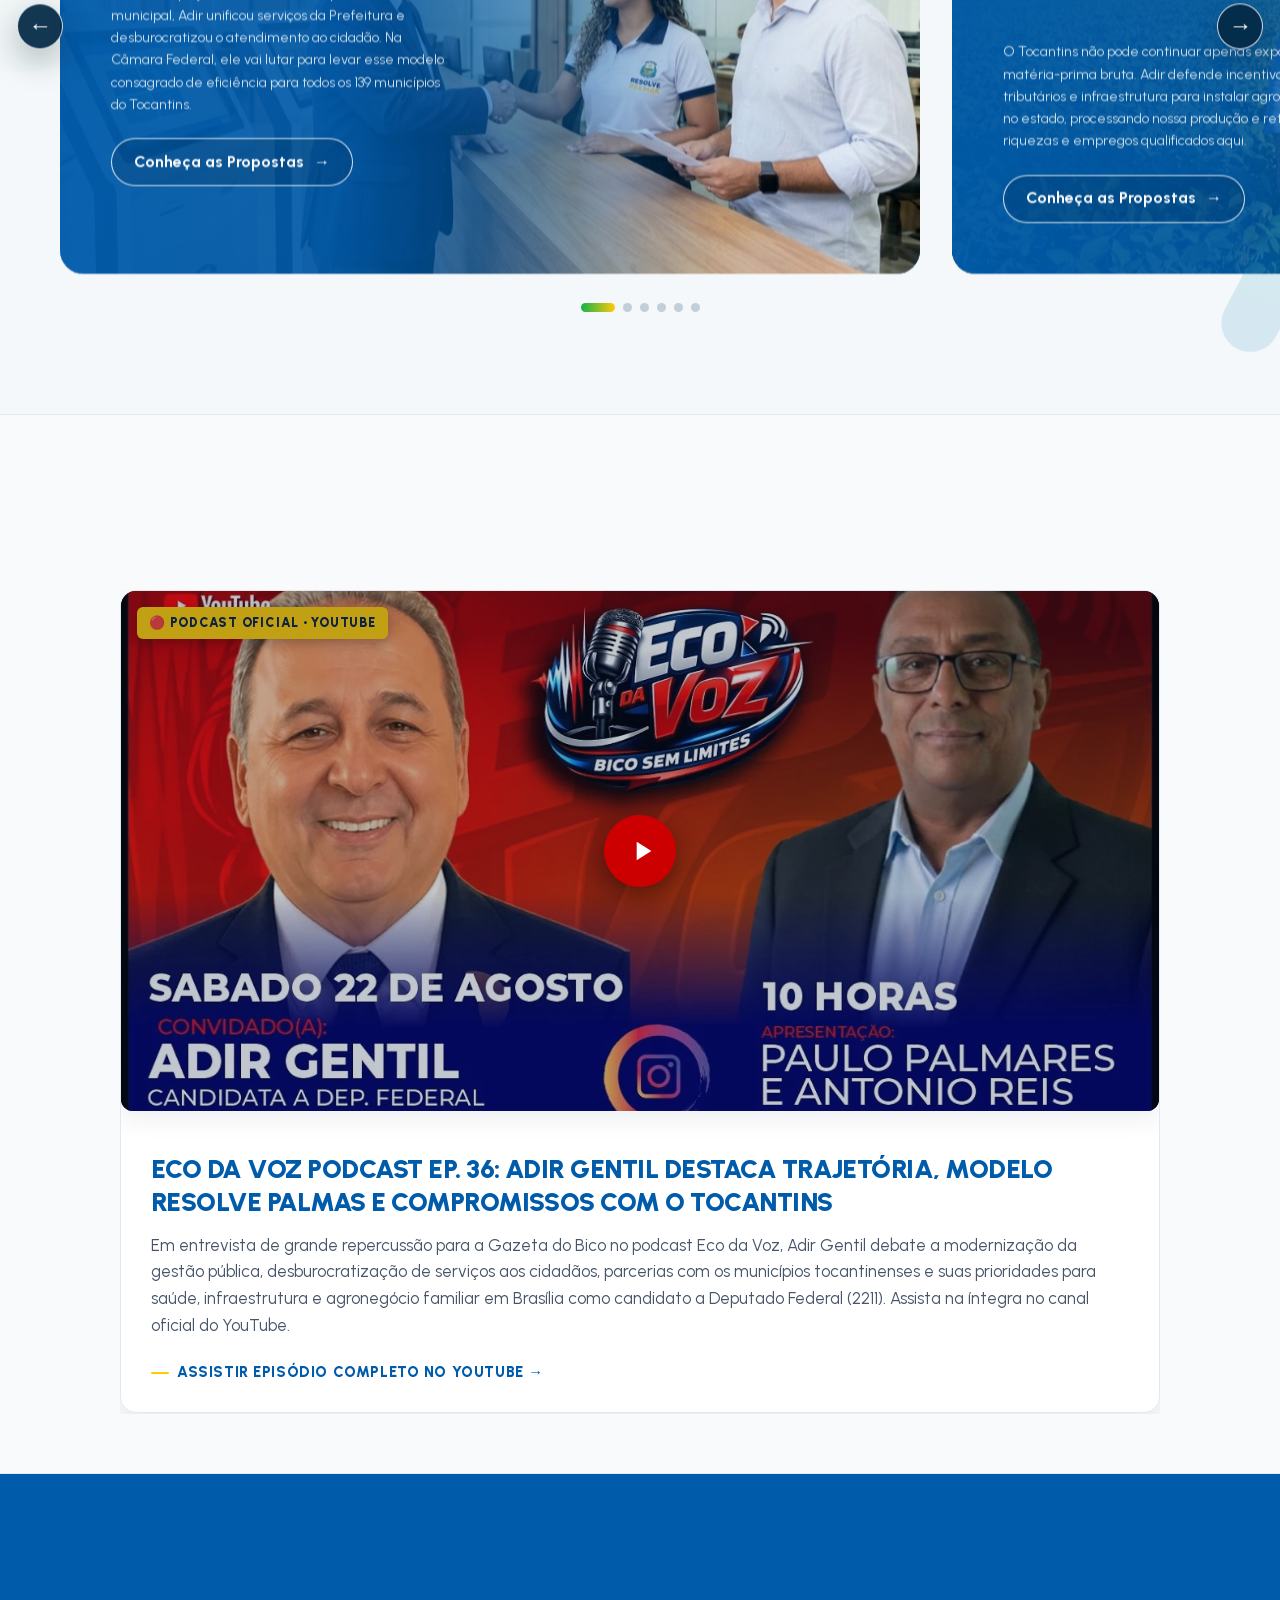
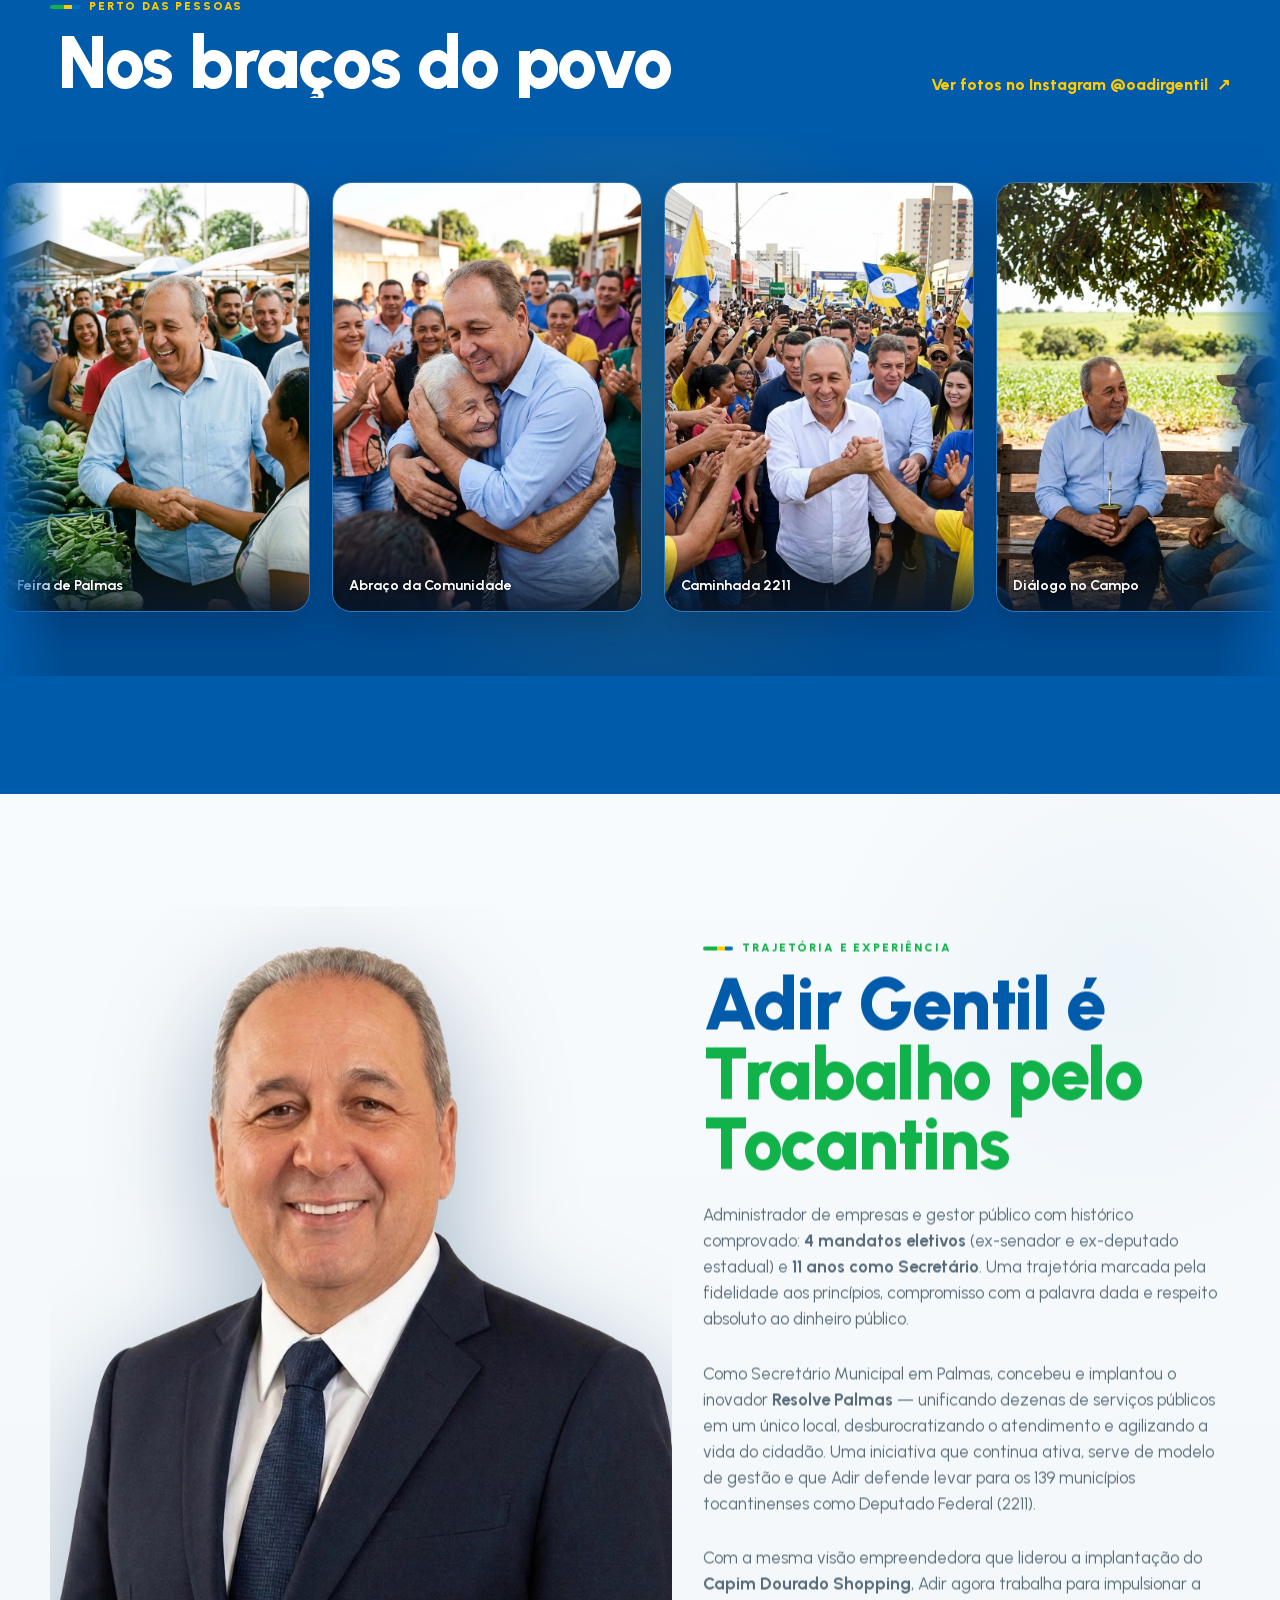
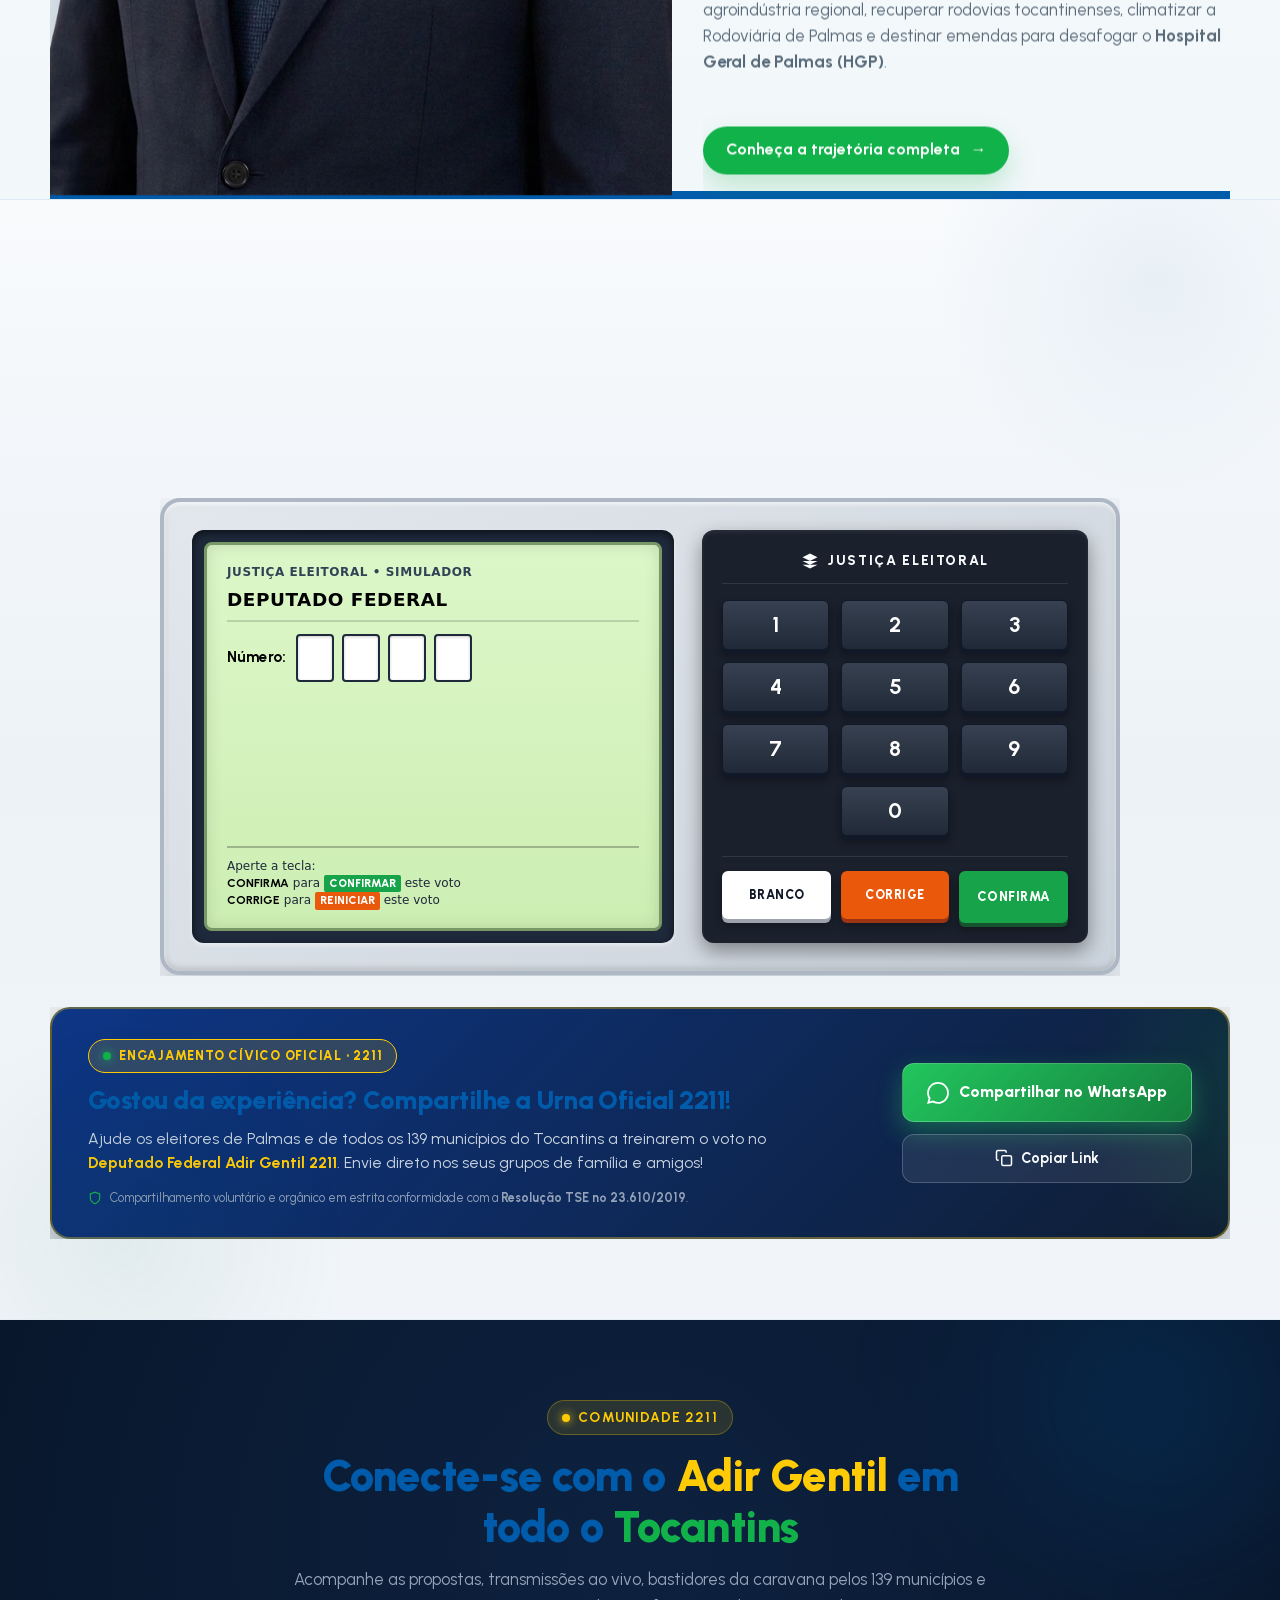
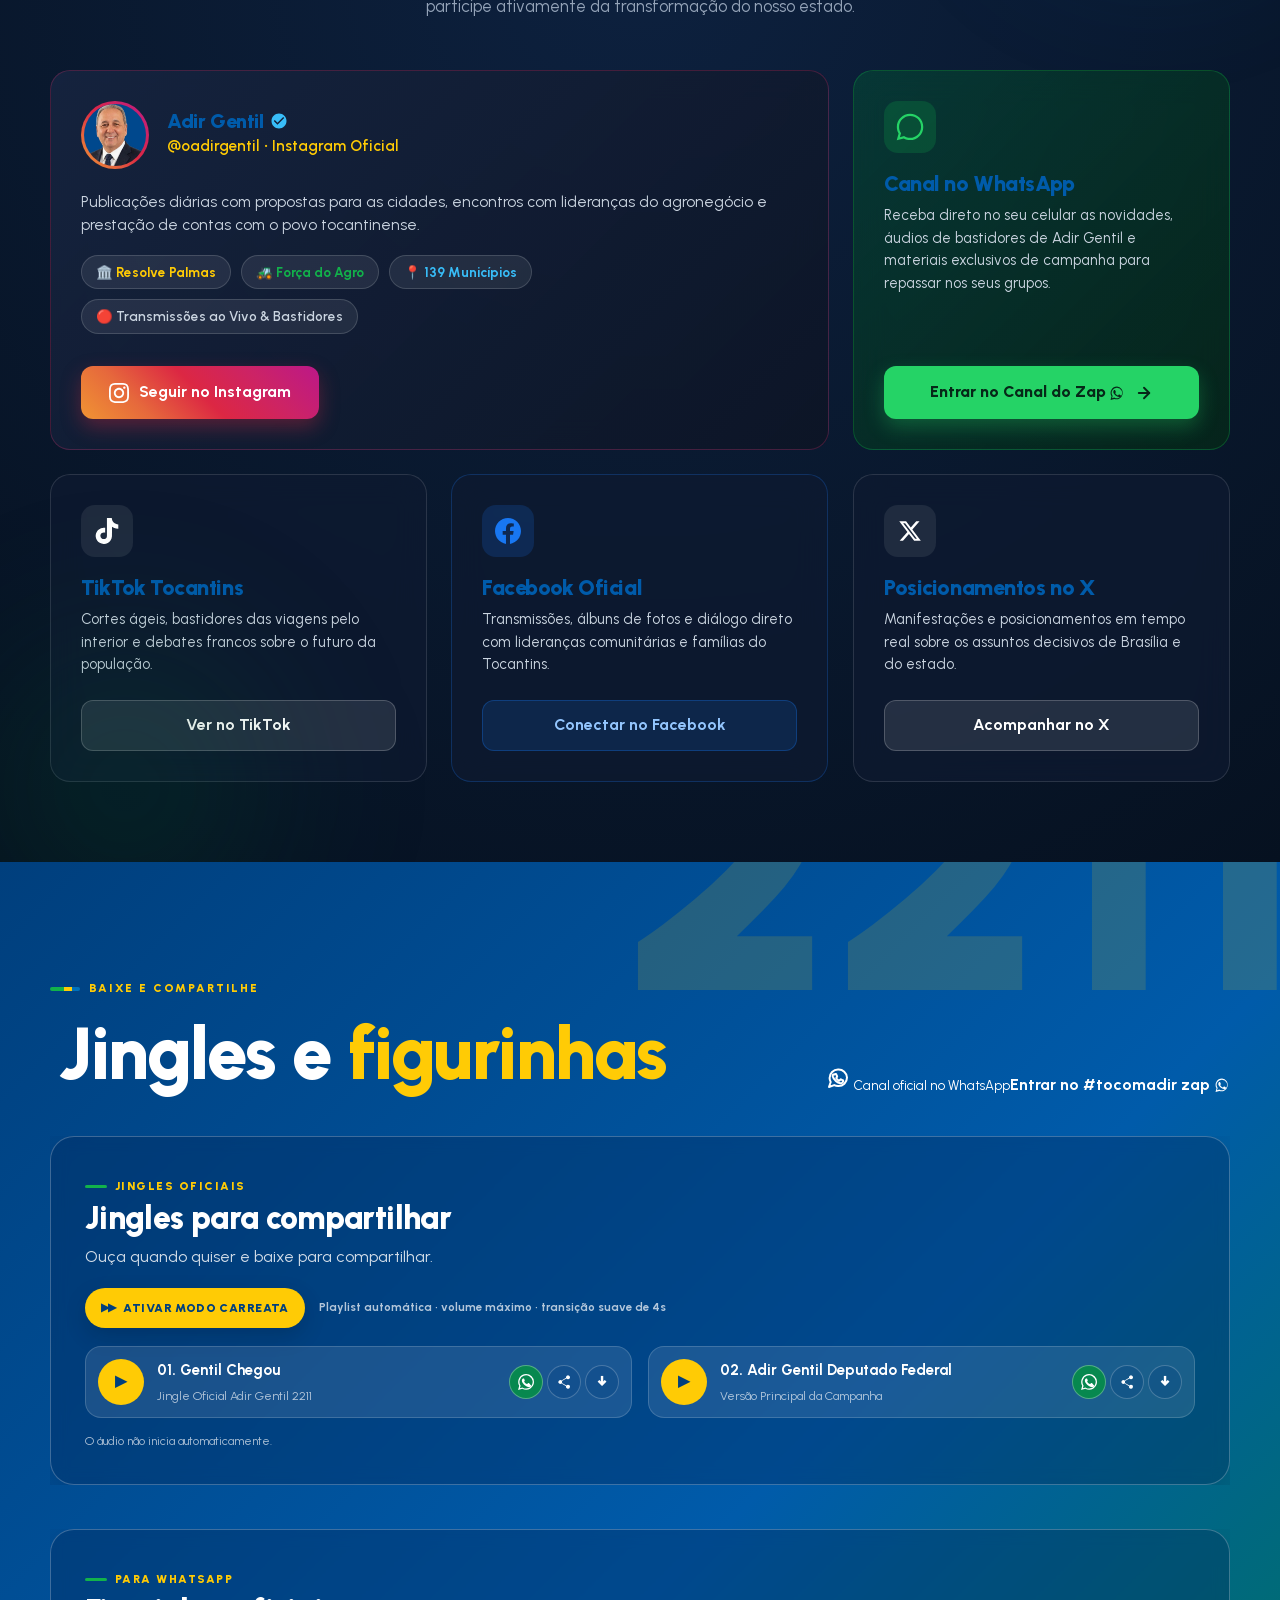
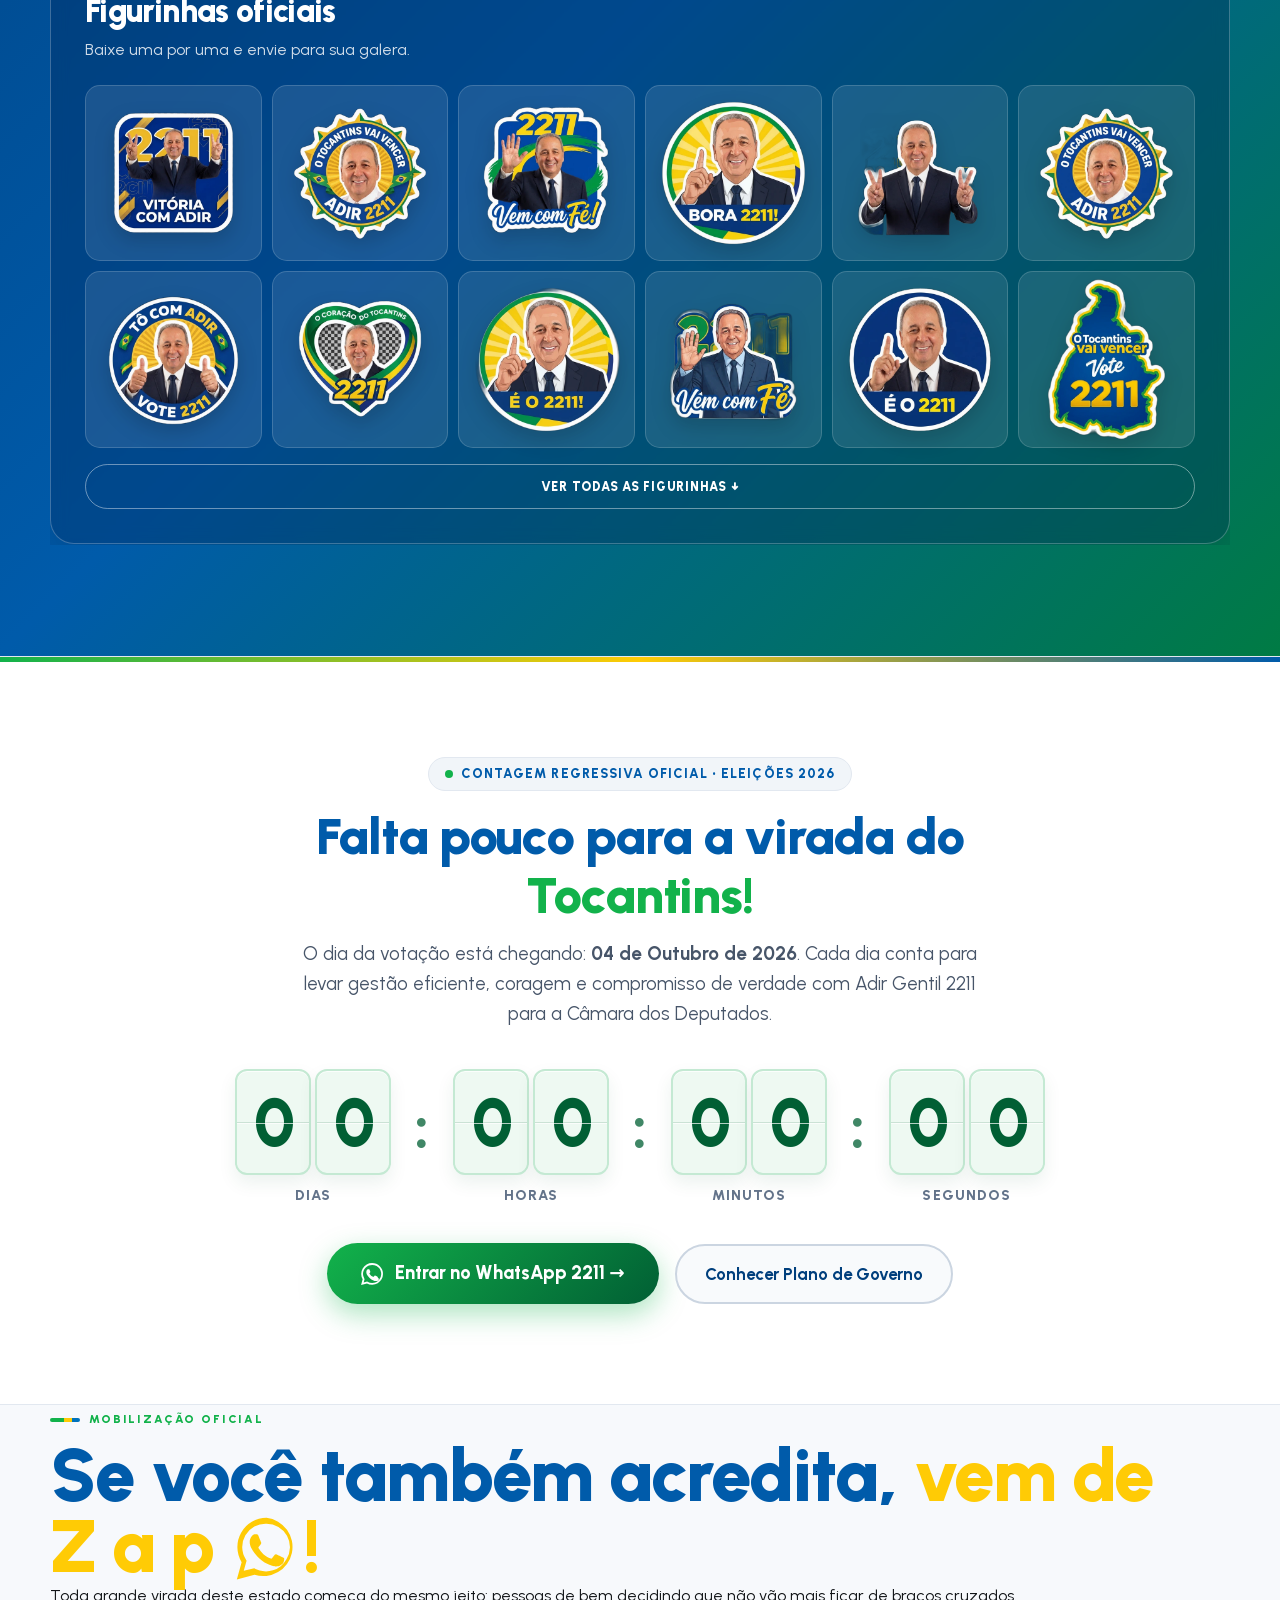
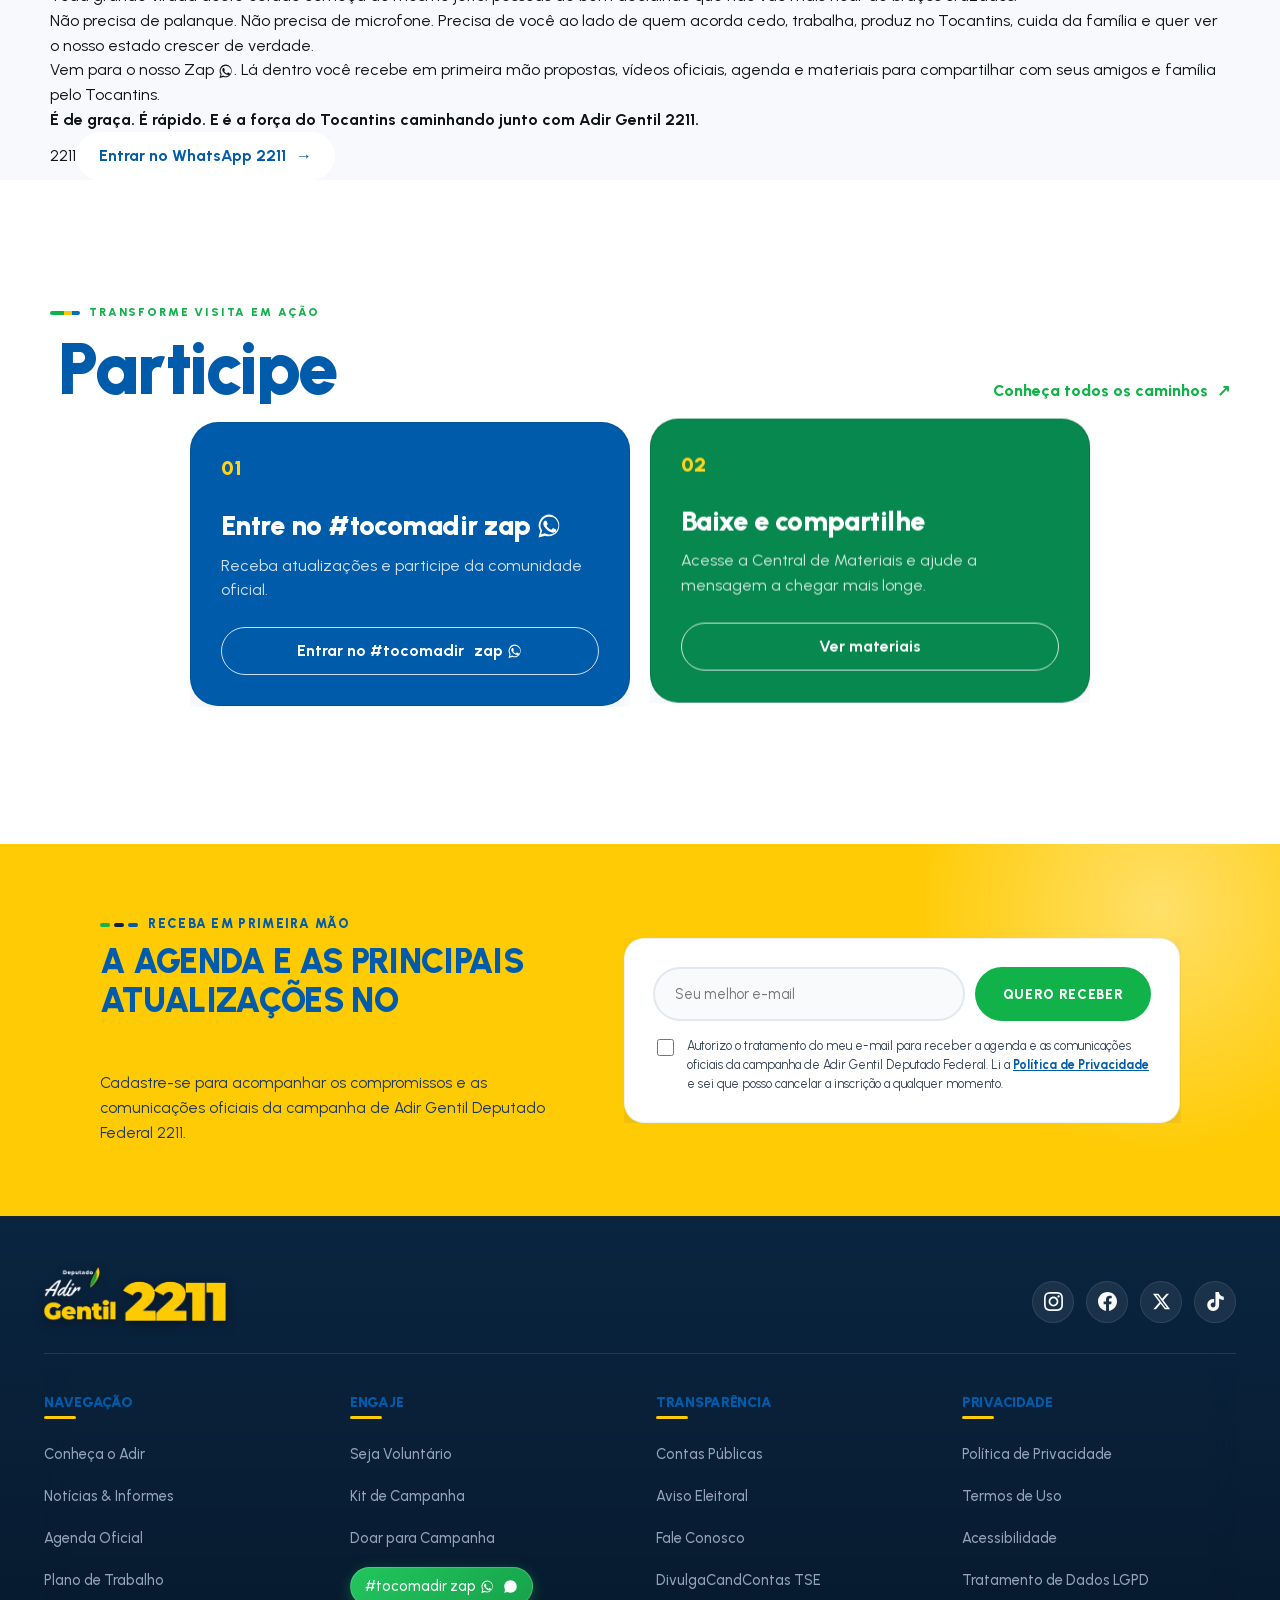
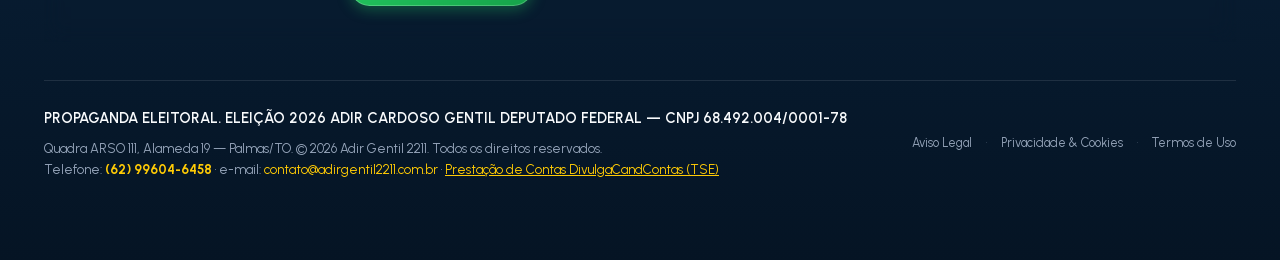
==== commit 0b6a6fe4: "feat: add exit-intent popup with banner image and WhatsApp CTA" ====
--- a/index.html
+++ b/index.html
@@ -3575,6 +3575,8 @@
     <script src="./js/home-jingles.js?v=20260826_07" defer></script>
     <script src="./js/countdown-eleicao.js" defer></script>
     <script src="./js/urna-simulador.js" defer></script>
+    <!-- Exit-Intent Popup — TM Sempre Tecnologia -->
+    <script src="./js/exit-popup.js" defer></script>
     <script
       type="module"
       src="https://static.cloudflareinsights.com/beacon.min.js/v31edd6df95cf4e85bb4c19e7a9bdbcba1788362987495"
